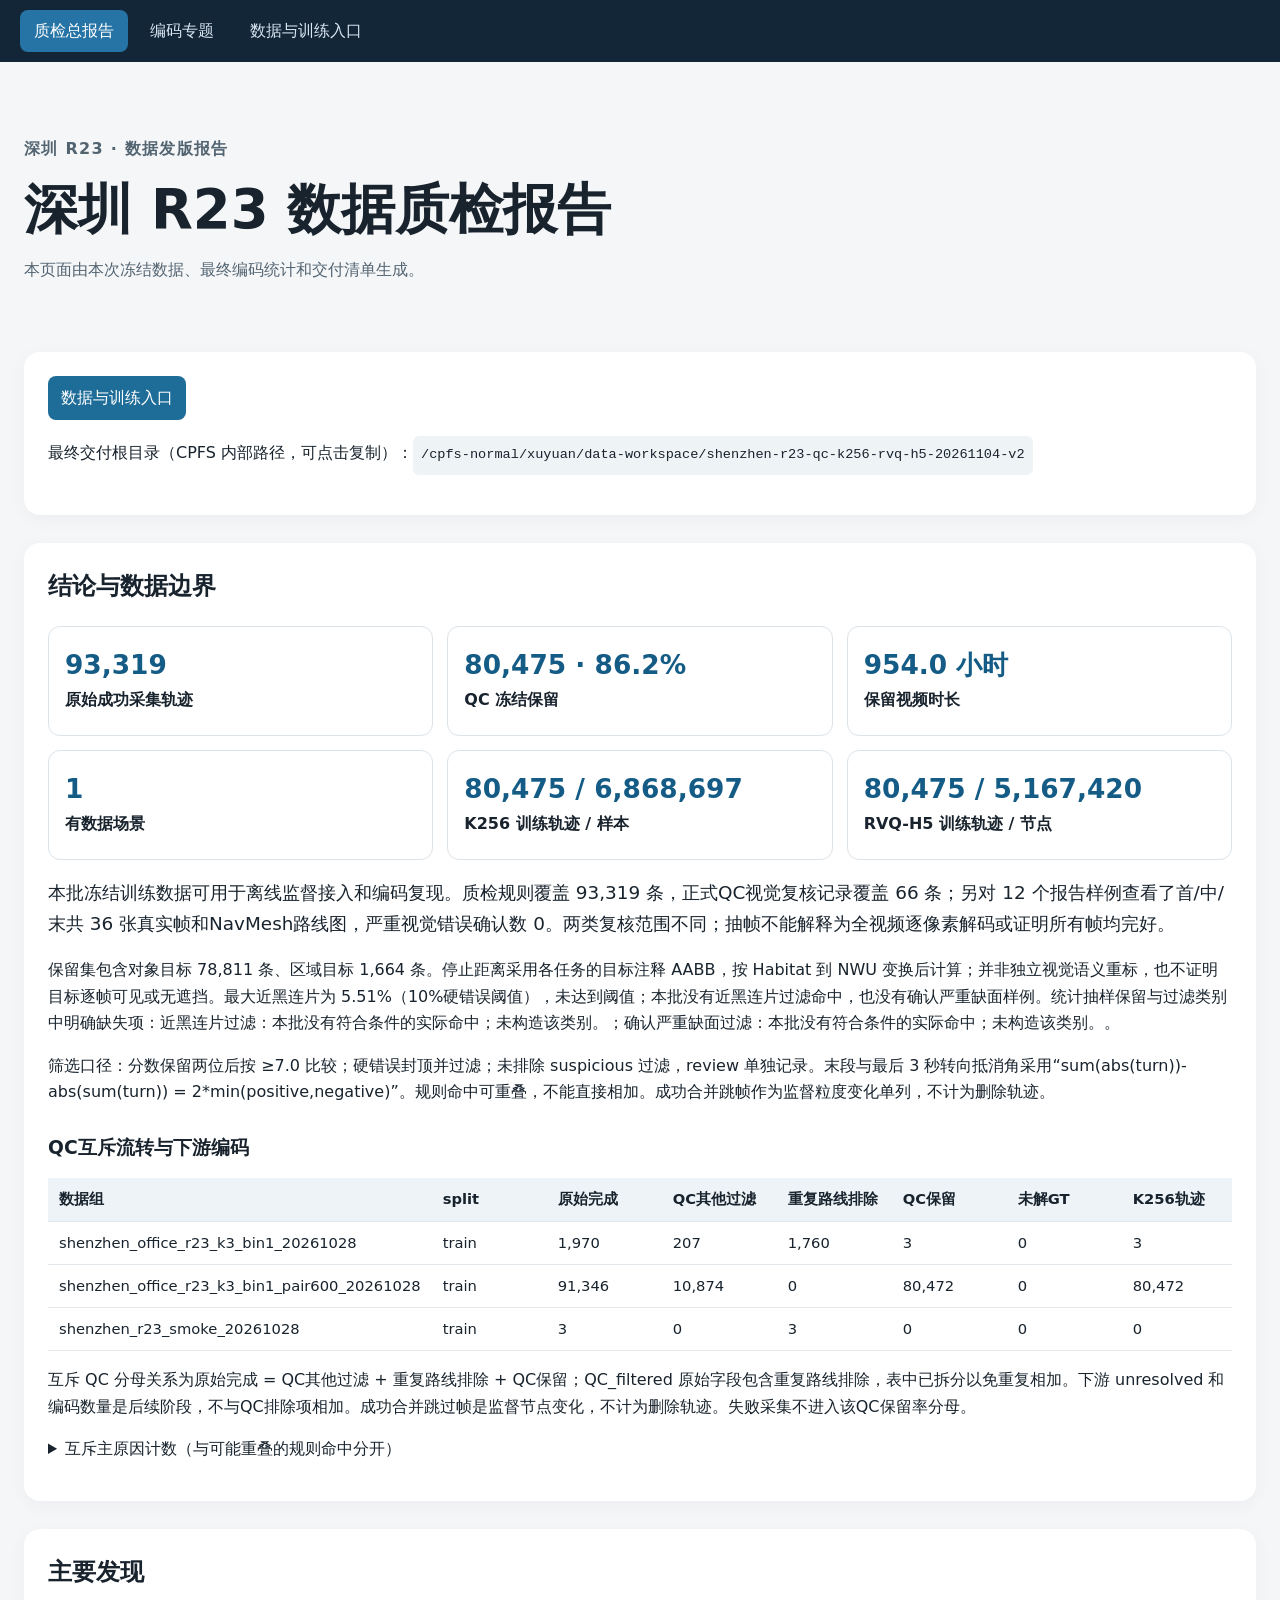
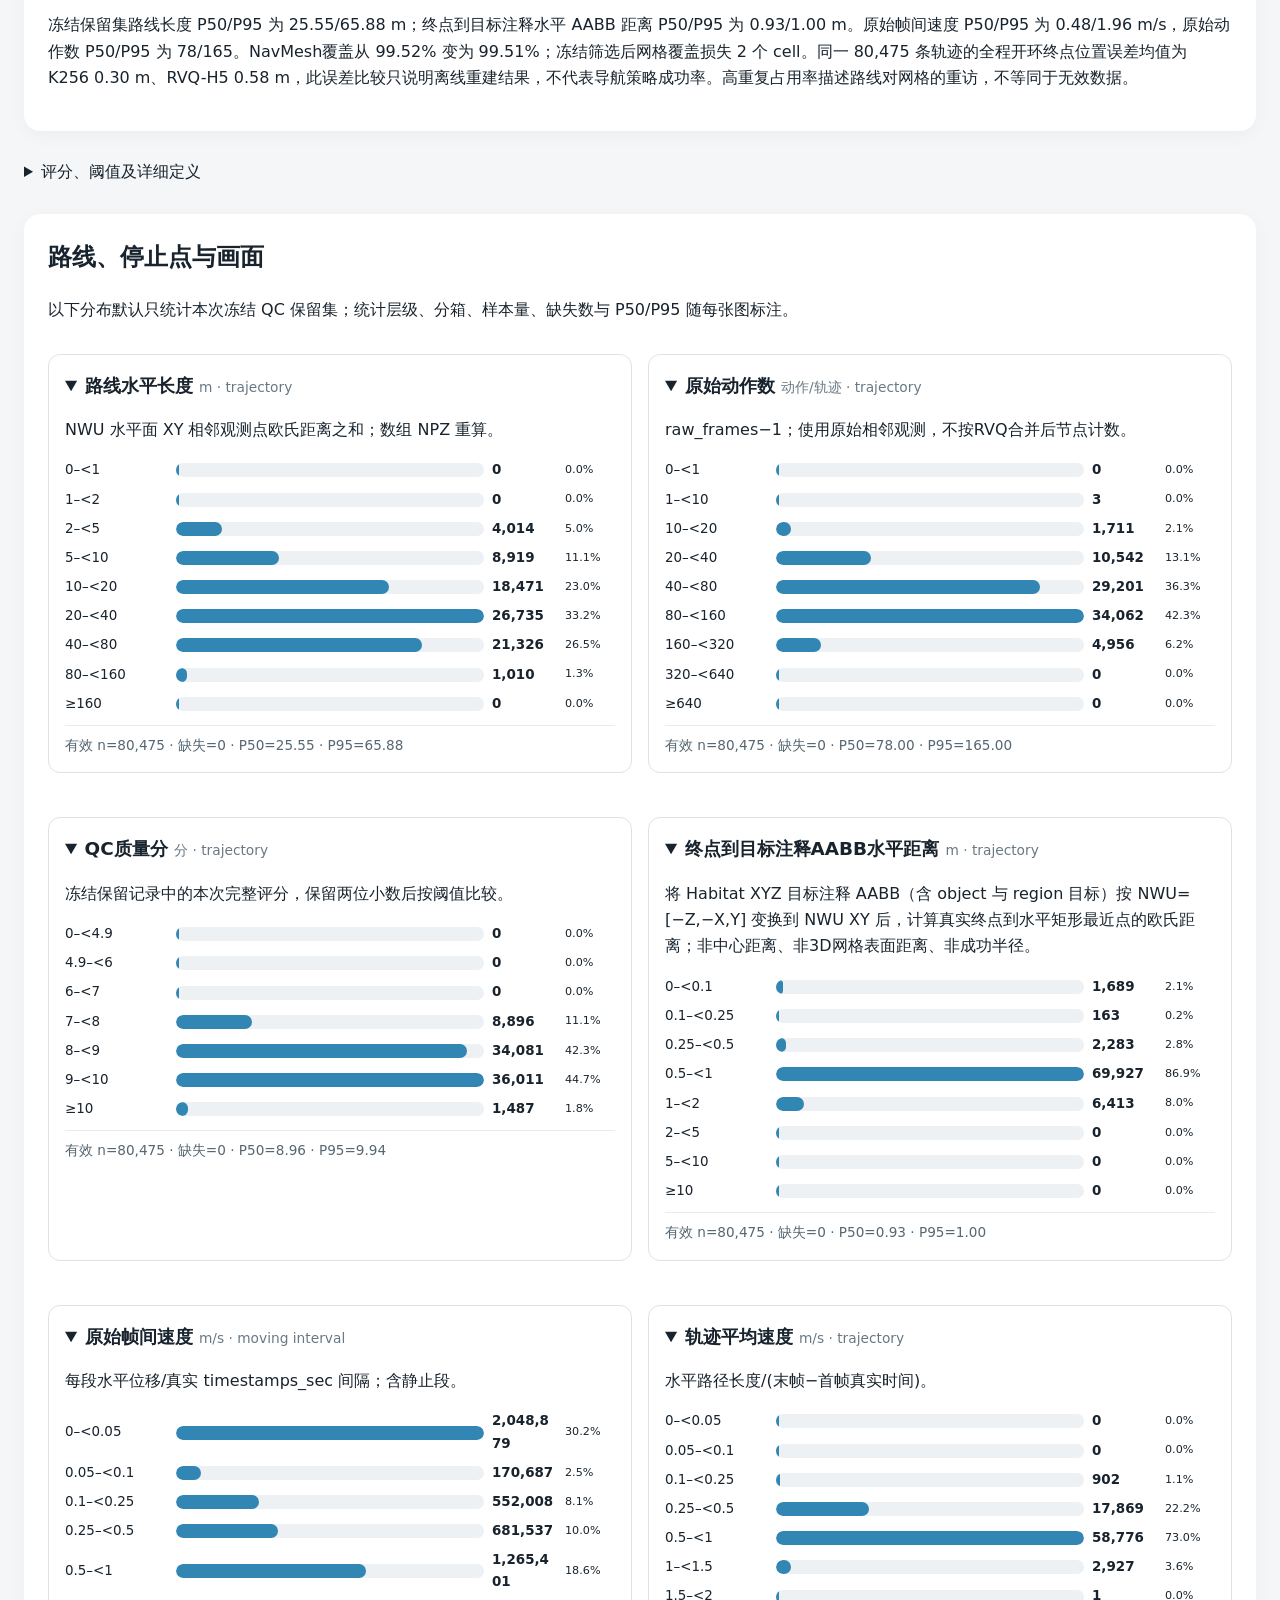
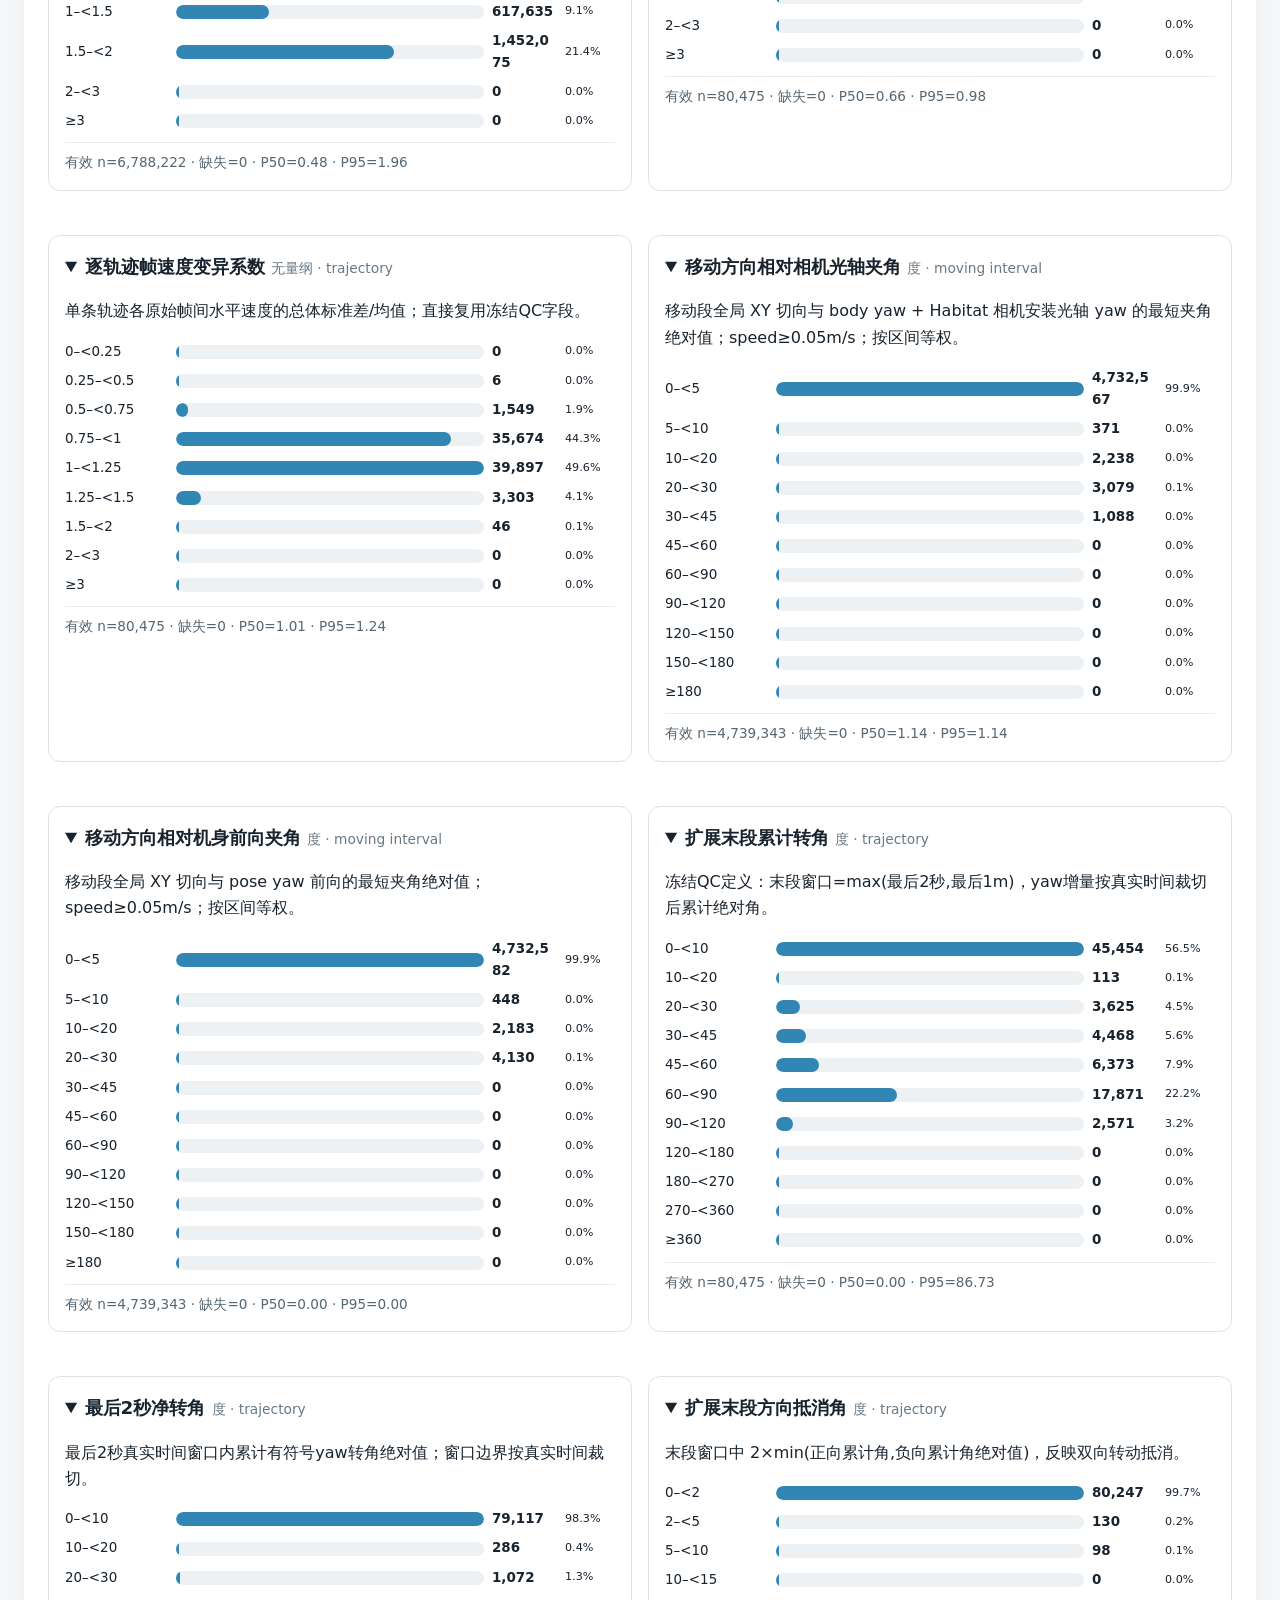
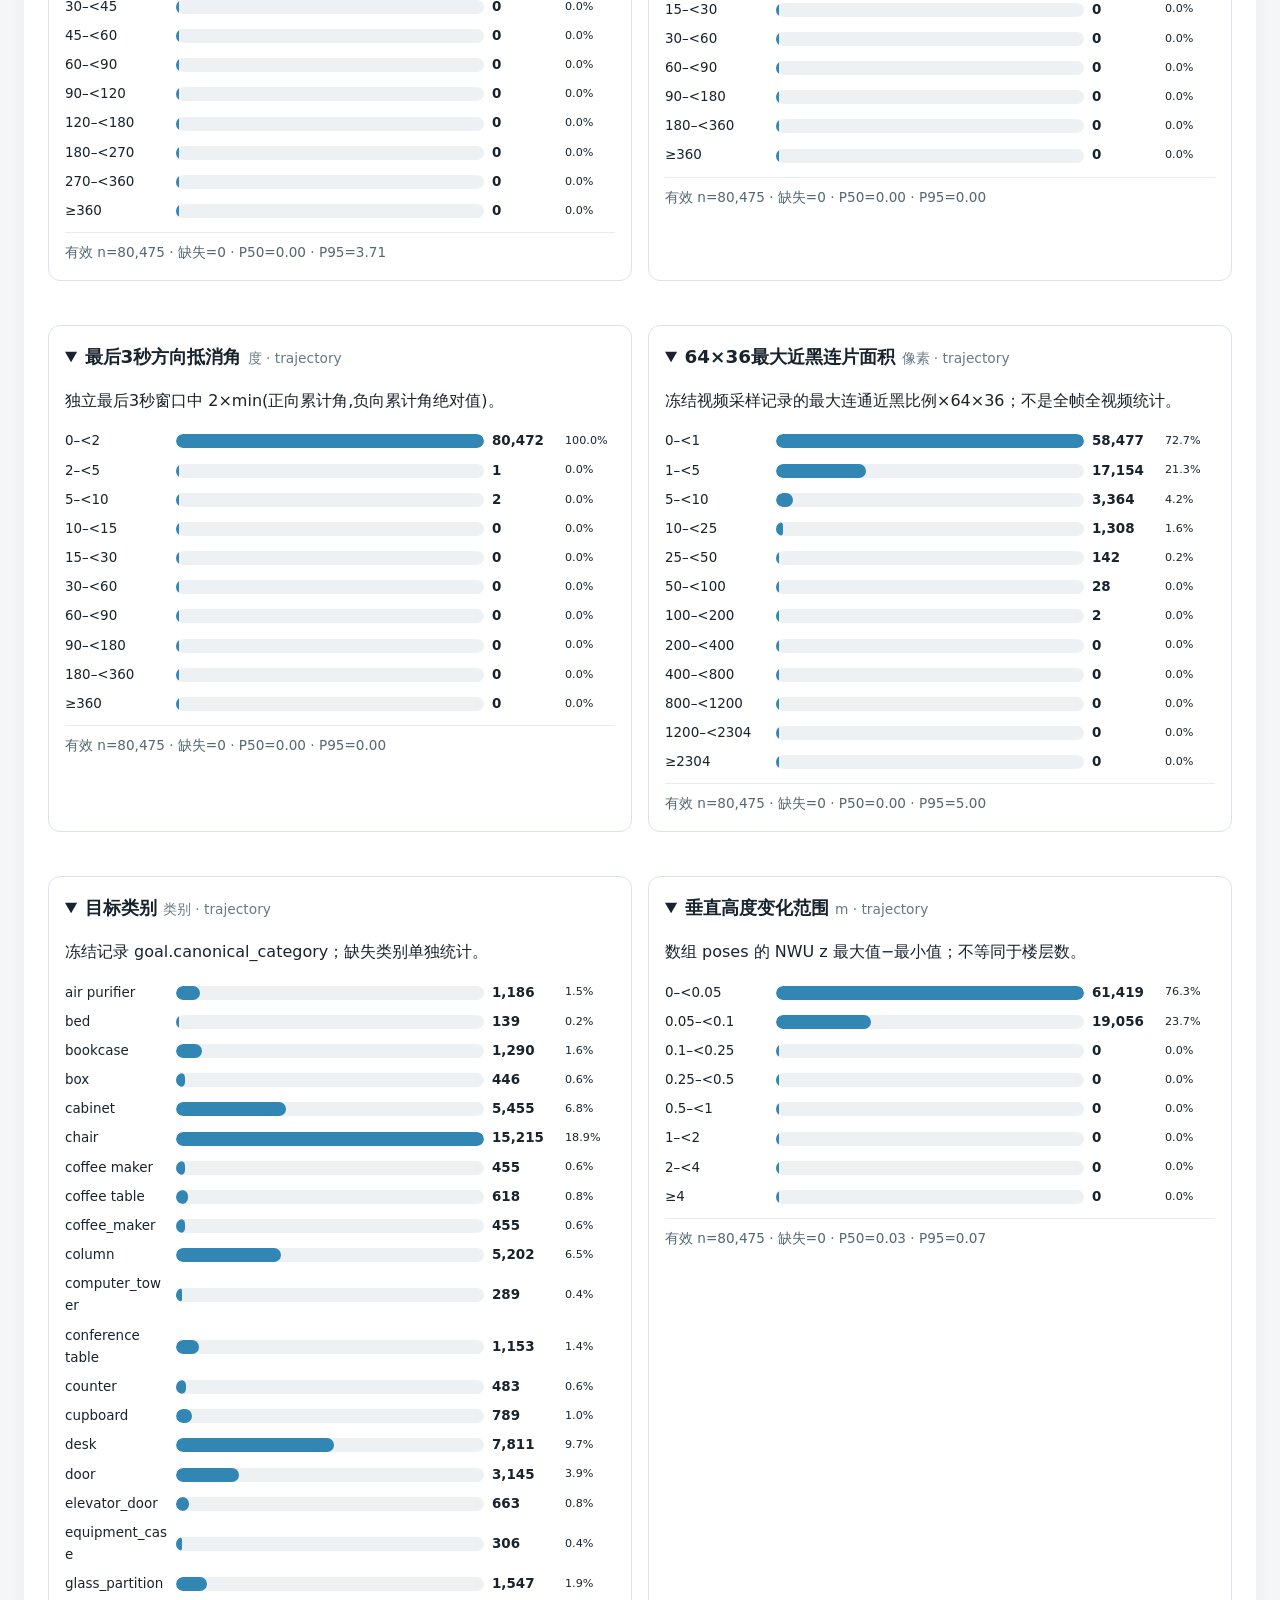
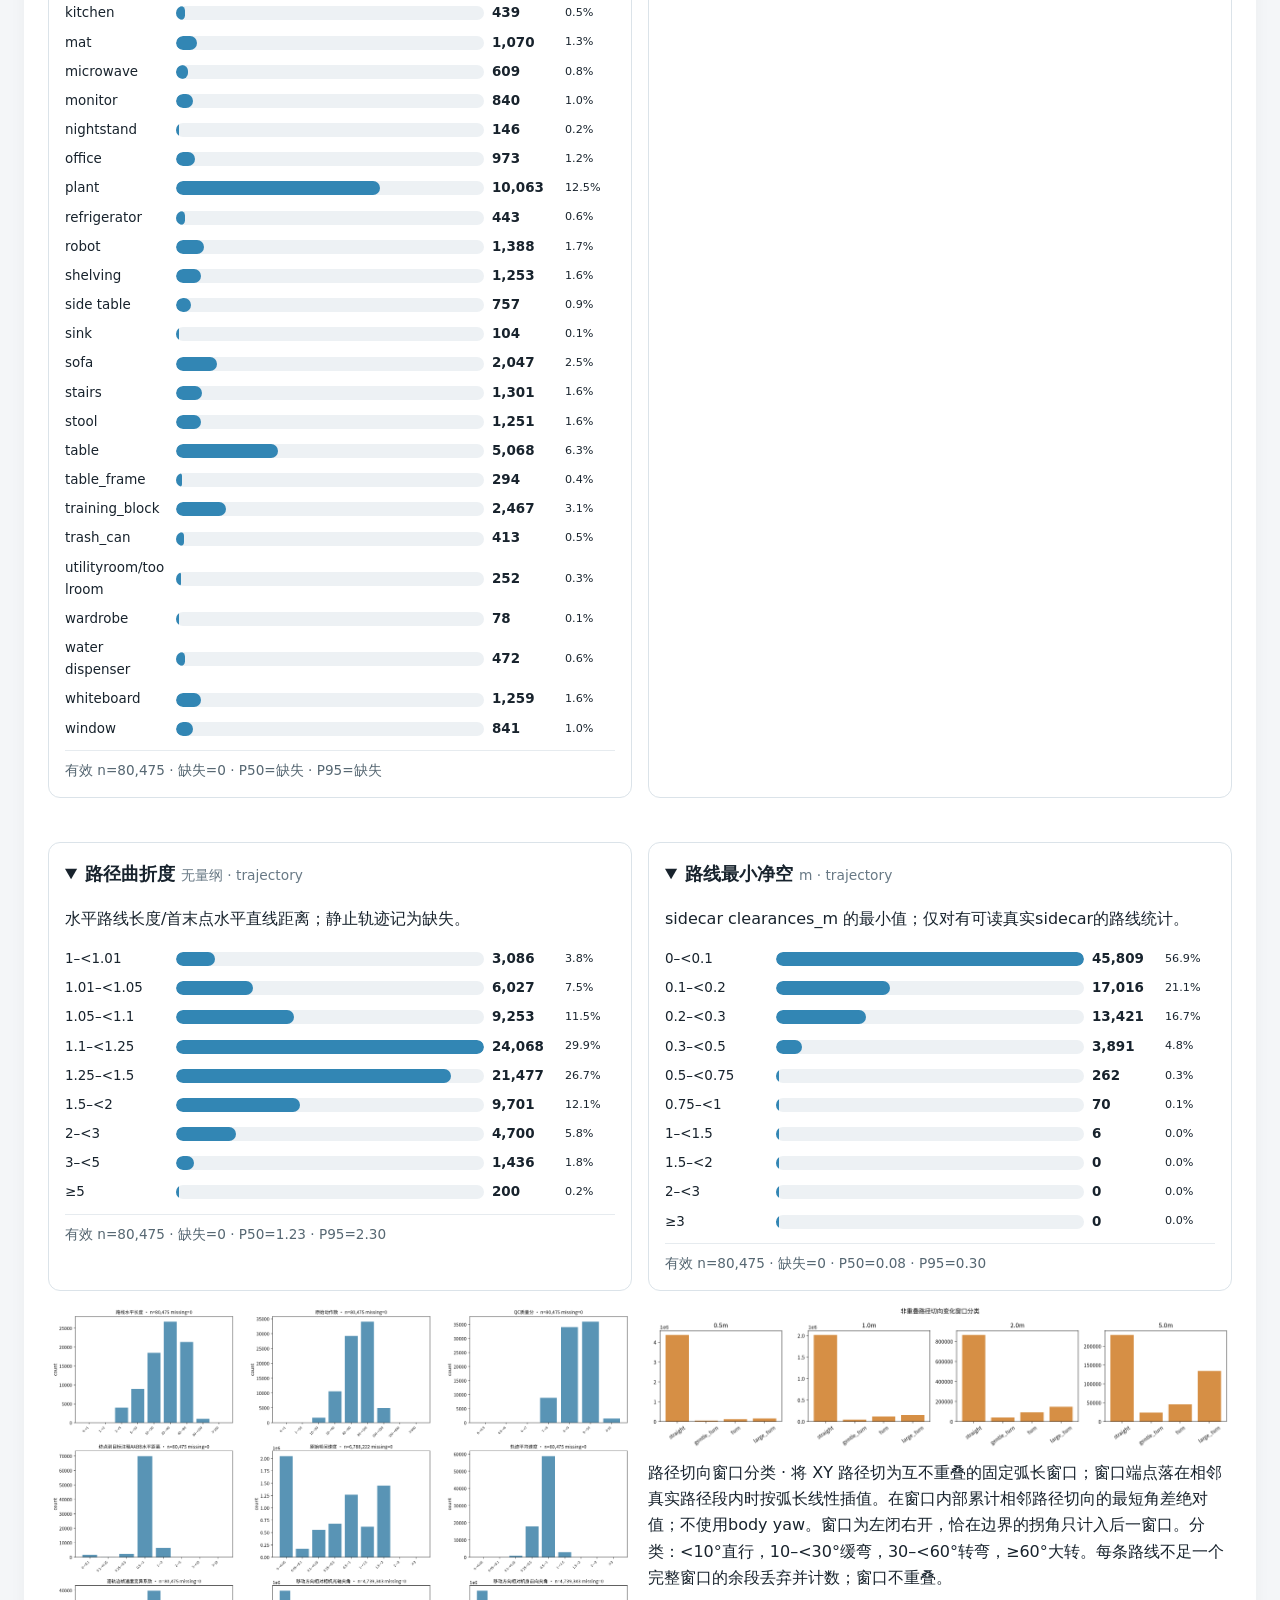
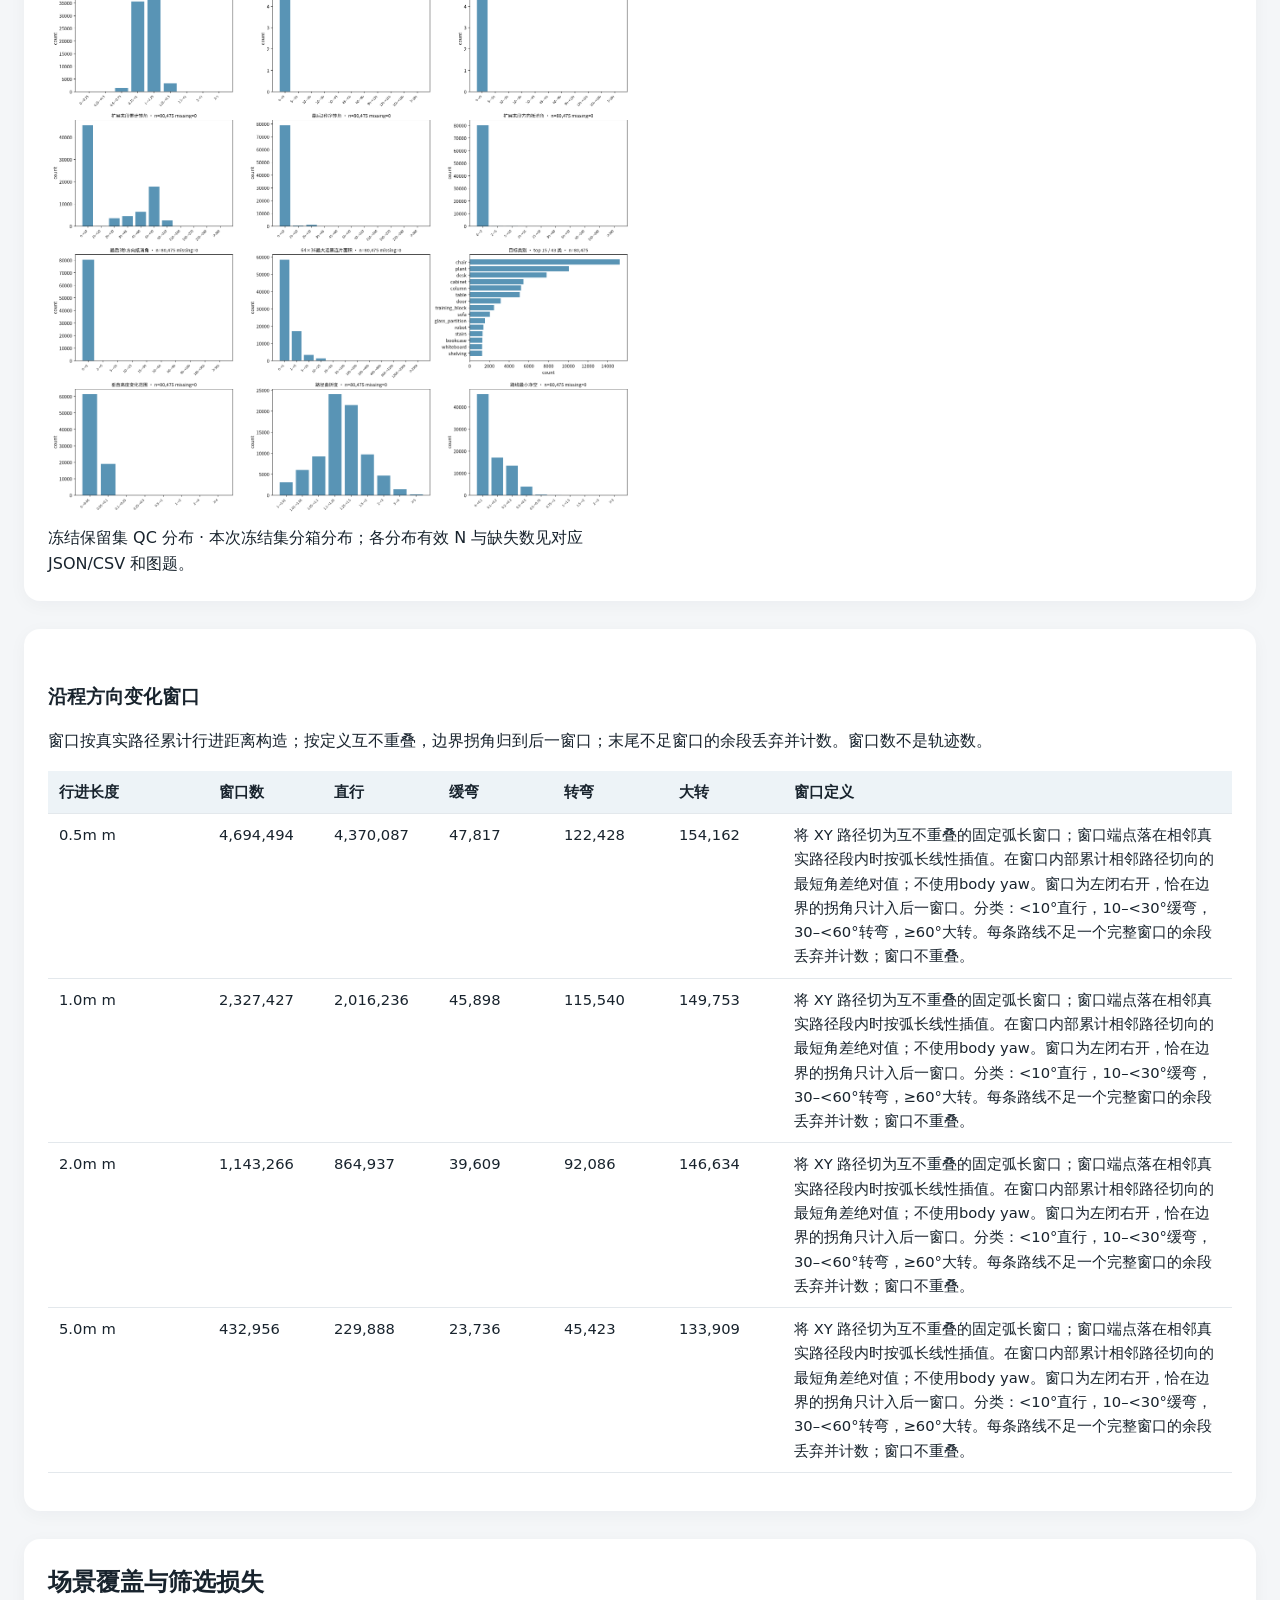
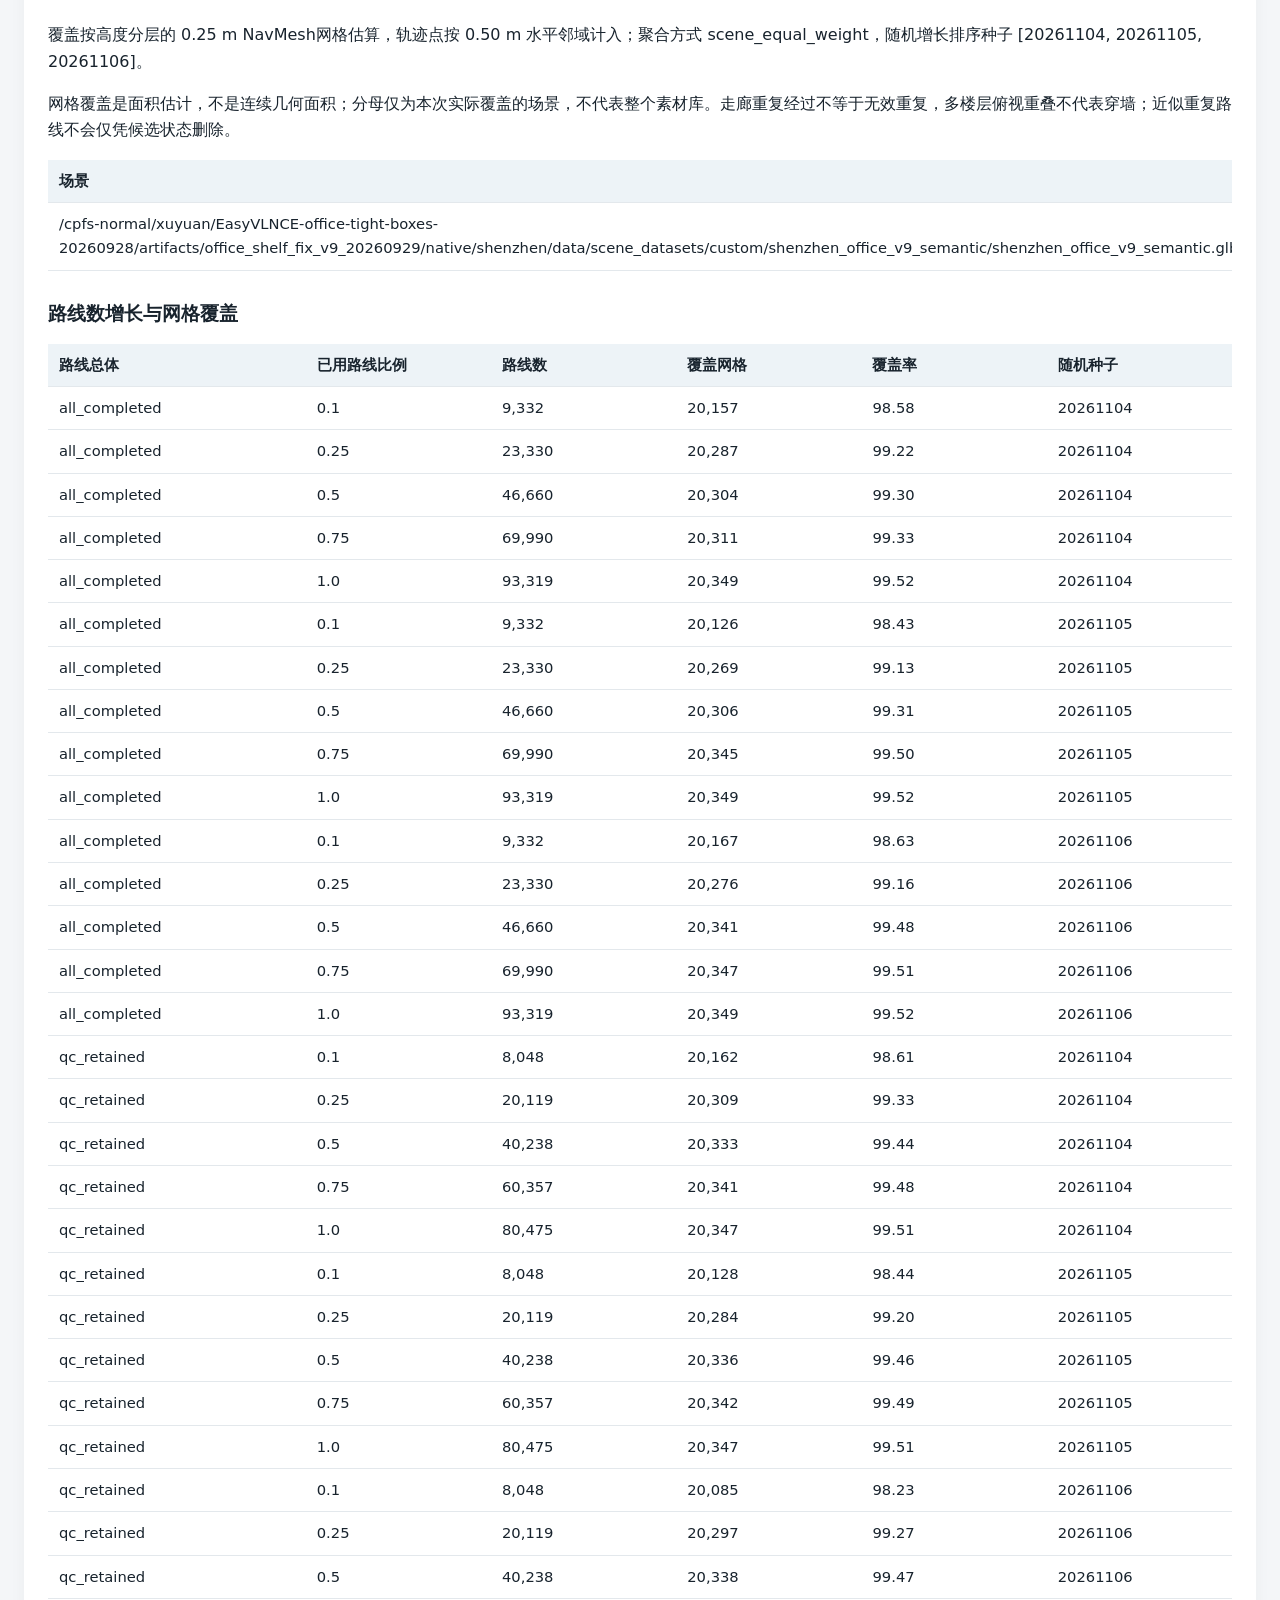
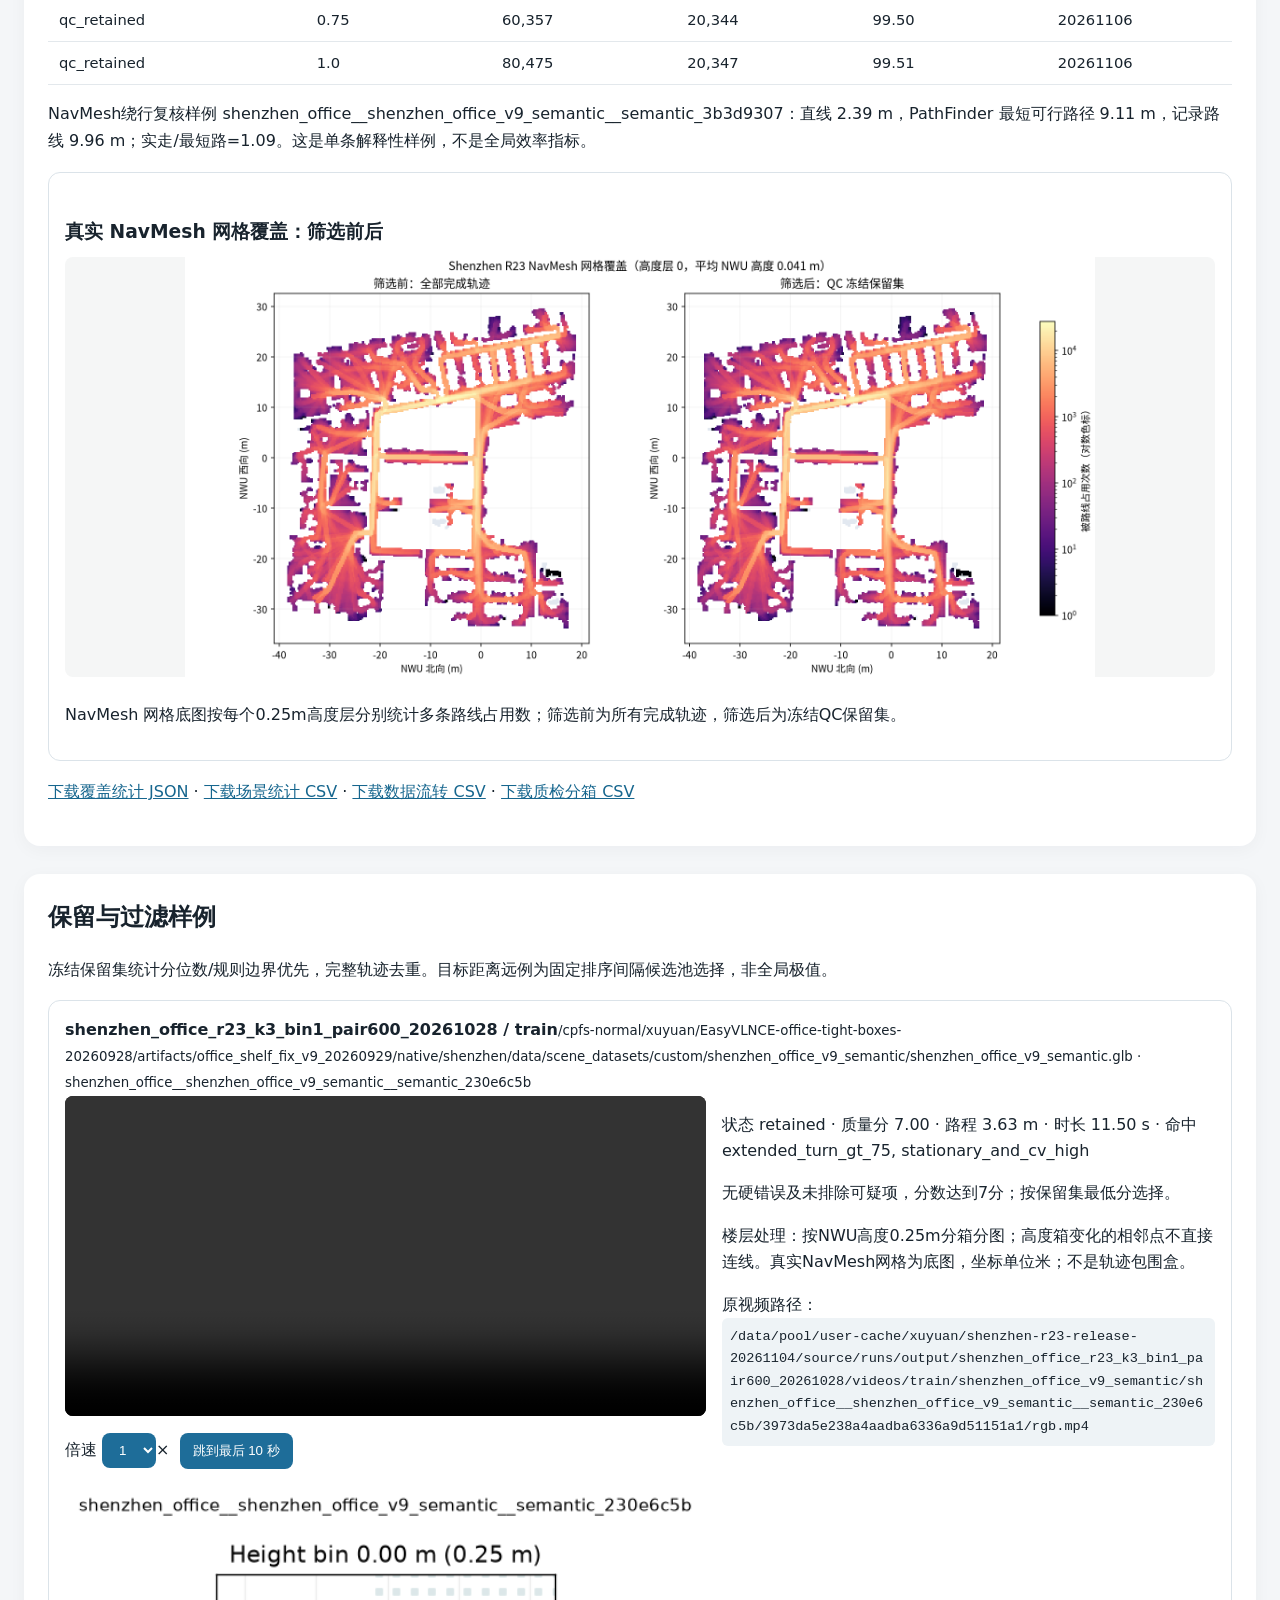
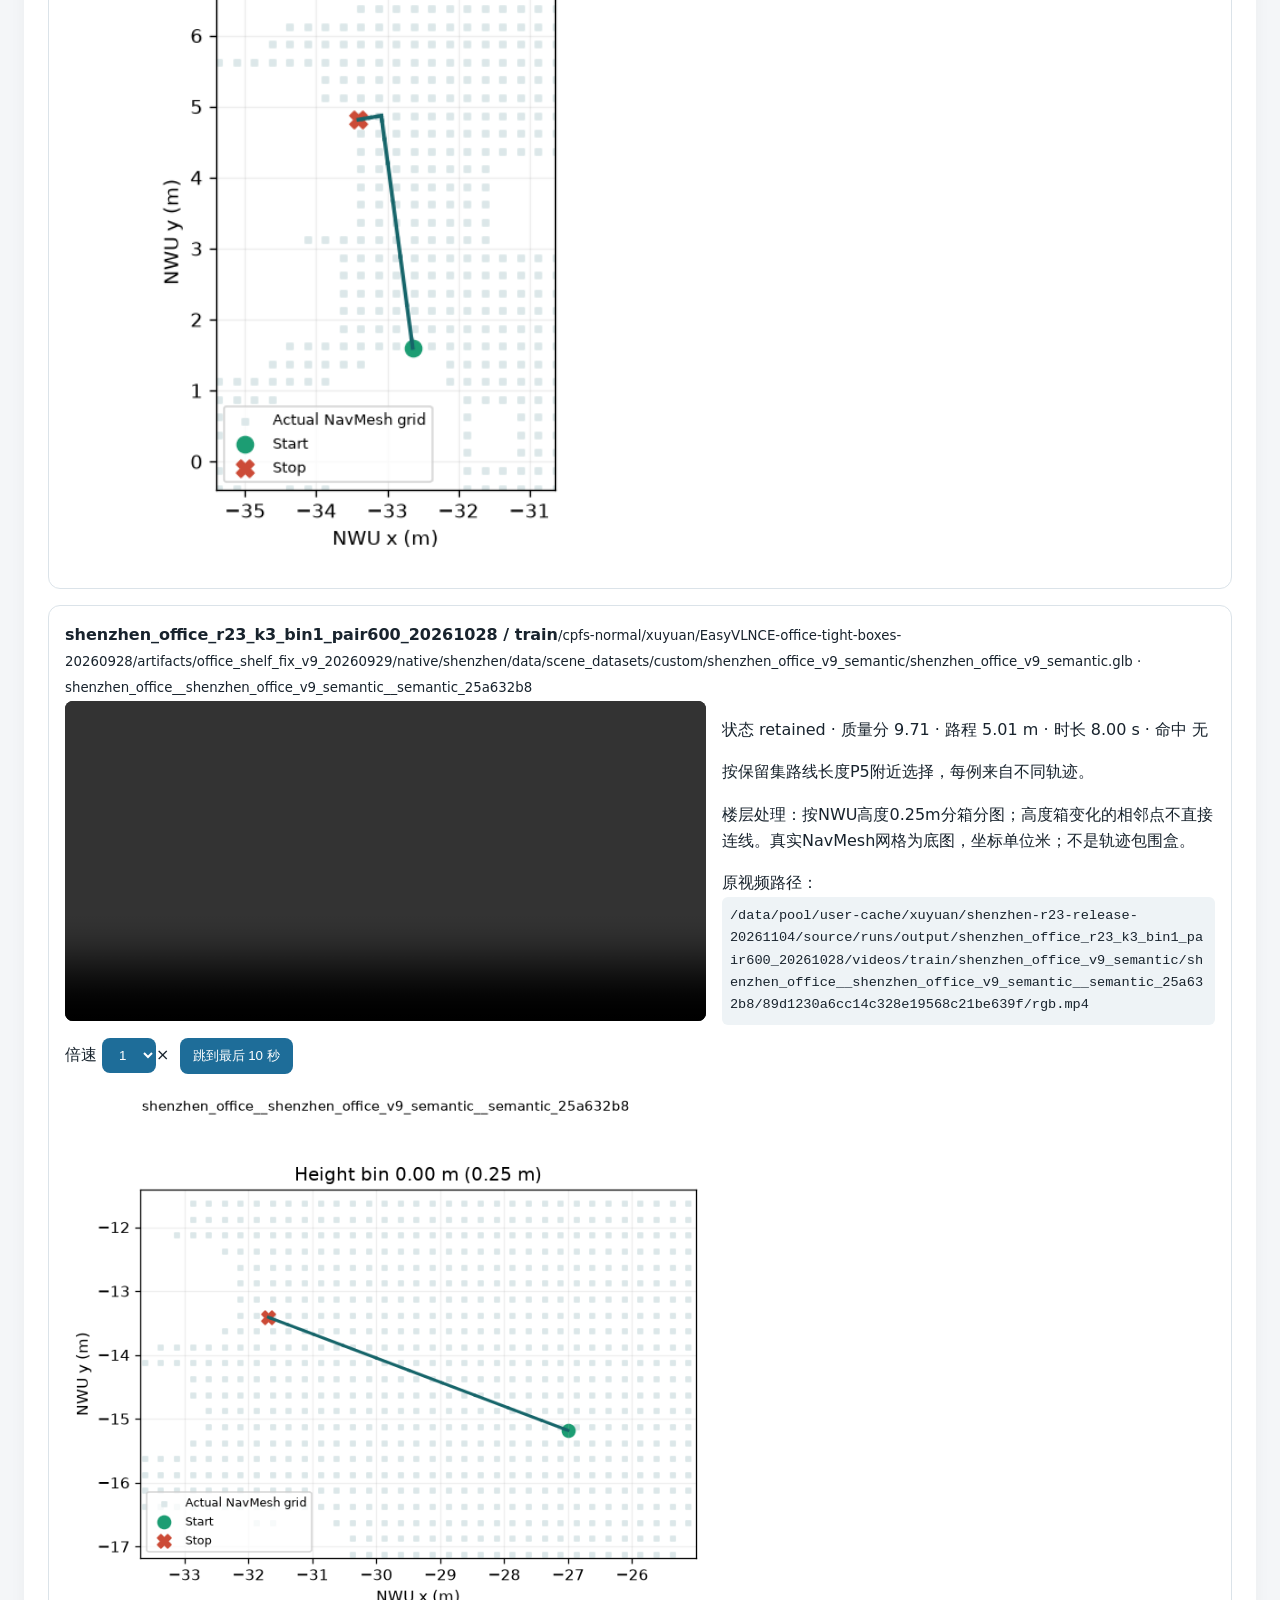
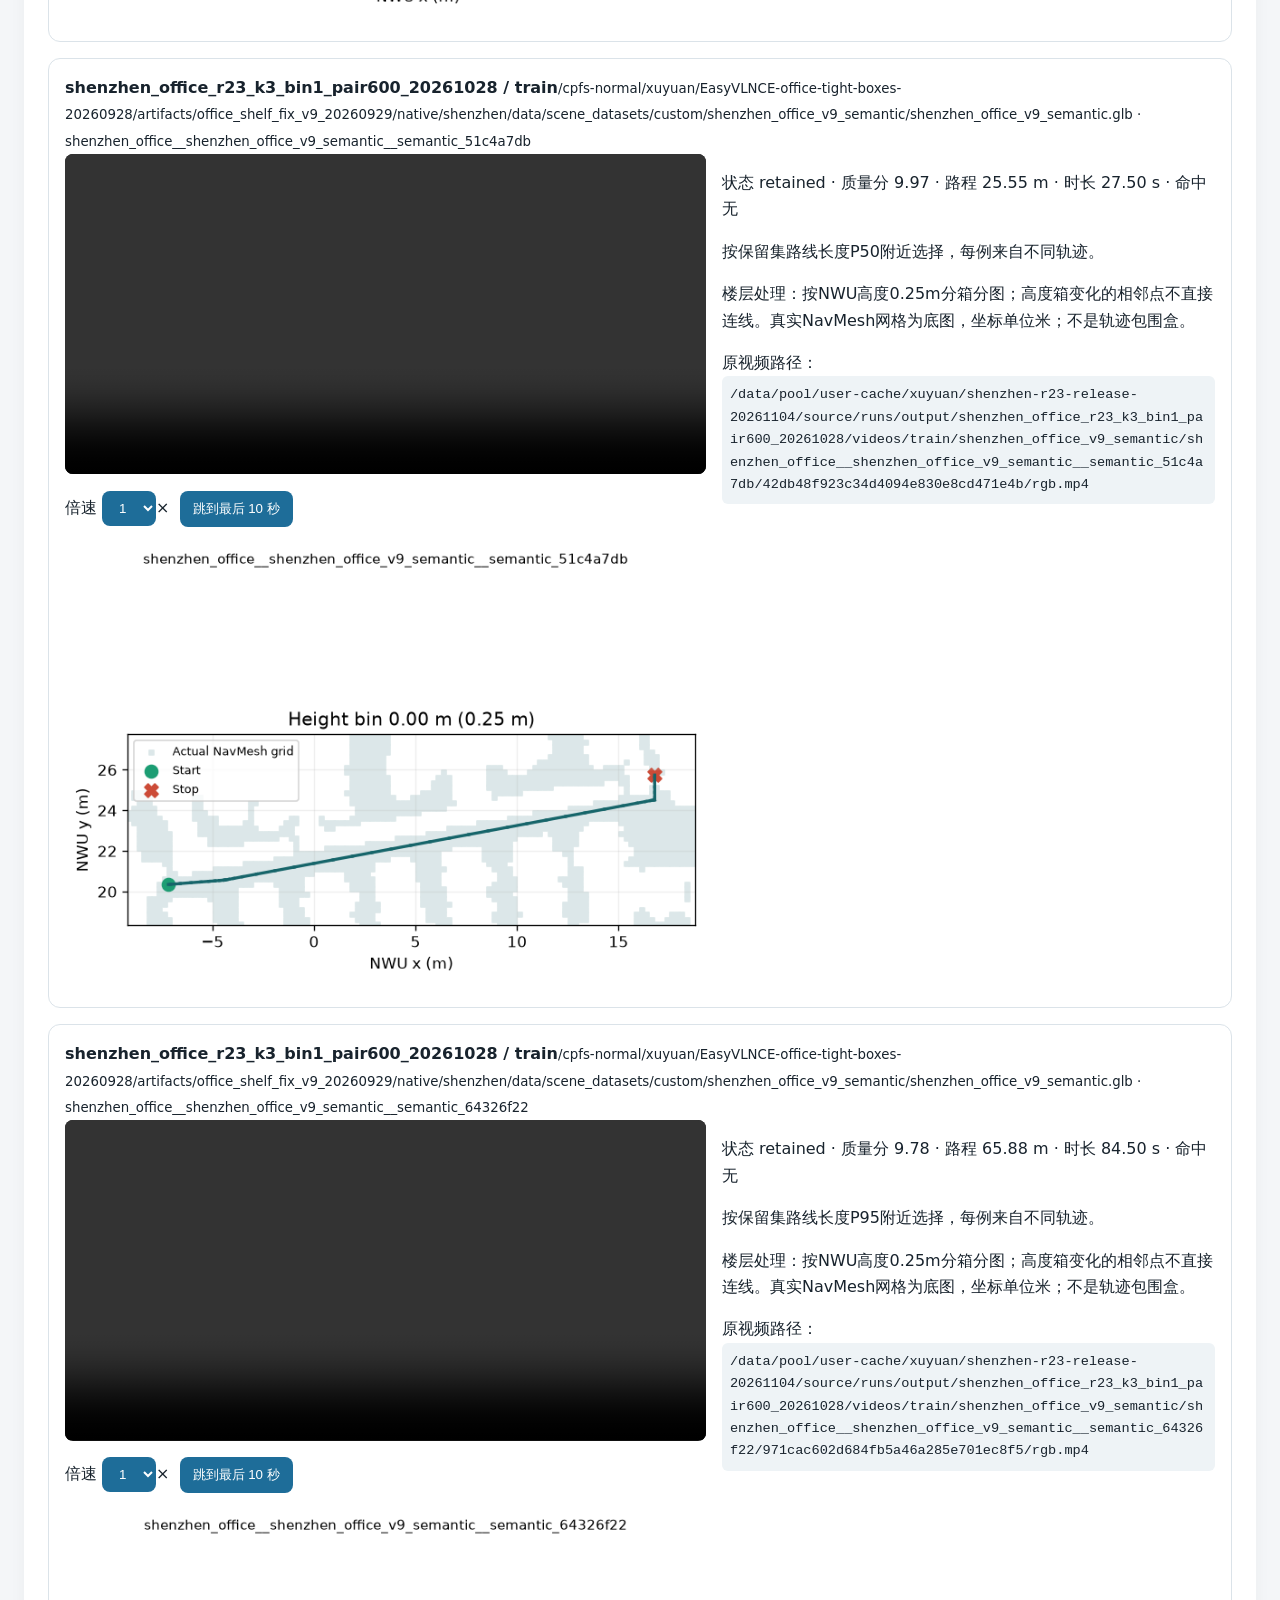
==== index.html @ 109fe477 "Publish corrected Shenzhen R23 QC, tokenizer and training report" ====
<!doctype html><html lang="zh-CN"><head><meta charset="utf-8"><meta name="viewport" content="width=device-width,initial-scale=1"><title>深圳 R23 数据质检报告 · 深圳 R23</title><link rel="stylesheet" href="assets/style.css"><script defer src="assets/script.js"></script></head><body><nav><a class="active" href="index.html">质检总报告</a><a class="" href="tokenizer.html">编码专题</a><a class="" href="training.html">数据与训练入口</a></nav><main><header class="hero"><p class="eyebrow">深圳 R23 · 数据发版报告</p><h1>深圳 R23 数据质检报告</h1><p>本页面由本次冻结数据、最终编码统计和交付清单生成。</p></header><section class="entry-path"><a class="button" href="training.html">数据与训练入口</a><p>最终交付根目录（CPFS 内部路径，可点击复制）：<code class="copy-path" title="点击复制">/cpfs-normal/xuyuan/data-workspace/shenzhen-r23-qc-k256-rvq-h5-20261104-v2</code></p></section><section><h2>结论与数据边界</h2><div class="cards"><article class="card stat"><div class="stat-value">93,319</div><div class="stat-label">原始成功采集轨迹</div><small></small></article><article class="card stat"><div class="stat-value">80,475 · 86.2%</div><div class="stat-label">QC 冻结保留</div><small></small></article><article class="card stat"><div class="stat-value">954.0 小时</div><div class="stat-label">保留视频时长</div><small></small></article><article class="card stat"><div class="stat-value">1</div><div class="stat-label">有数据场景</div><small></small></article><article class="card stat"><div class="stat-value">80,475 / 6,868,697</div><div class="stat-label">K256 训练轨迹 / 样本</div><small></small></article><article class="card stat"><div class="stat-value">80,475 / 5,167,420</div><div class="stat-label">RVQ-H5 训练轨迹 / 节点</div><small></small></article></div><p class="lead">本批冻结训练数据可用于离线监督接入和编码复现。质检规则覆盖 93,319 条，正式QC视觉复核记录覆盖 66 条；另对 12 个报告样例查看了首/中/末共 36 张真实帧和NavMesh路线图，严重视觉错误确认数 0。两类复核范围不同；抽帧不能解释为全视频逐像素解码或证明所有帧均完好。</p><p>保留集包含对象目标 78,811 条、区域目标 1,664 条。停止距离采用各任务的目标注释 AABB，按 Habitat 到 NWU 变换后计算；并非独立视觉语义重标，也不证明目标逐帧可见或无遮挡。最大近黑连片为 5.51%（10%硬错误阈值），未达到阈值；本批没有近黑连片过滤命中，也没有确认严重缺面样例。统计抽样保留与过滤类别中明确缺失项：近黑连片过滤：本批没有符合条件的实际命中；未构造该类别。；确认严重缺面过滤：本批没有符合条件的实际命中；未构造该类别。。</p><p>筛选口径：分数保留两位后按 ≥7.0 比较；硬错误封顶并过滤；未排除 suspicious 过滤，review 单独记录。末段与最后 3 秒转向抵消角采用“sum(abs(turn))-abs(sum(turn)) = 2*min(positive,negative)”。规则命中可重叠，不能直接相加。成功合并跳帧作为监督粒度变化单列，不计为删除轨迹。</p><h3>QC互斥流转与下游编码</h3><div class="table-scroll"><table class=""><thead><tr><th>数据组</th><th>split</th><th>原始完成</th><th>QC其他过滤</th><th>重复路线排除</th><th>QC保留</th><th>未解GT</th><th>K256轨迹</th><th>K256样本</th><th>未解RVQ</th><th>RVQ轨迹</th><th>RVQ节点</th><th>成功跳过帧*</th></tr></thead><tbody><tr><td>shenzhen_office_r23_k3_bin1_20261028</td><td>train</td><td>1,970</td><td>207</td><td>1,760</td><td>3</td><td>0</td><td>3</td><td>162</td><td>0</td><td>3</td><td>122</td><td>40</td></tr><tr><td>shenzhen_office_r23_k3_bin1_pair600_20261028</td><td>train</td><td>91,346</td><td>10,874</td><td>0</td><td>80,472</td><td>0</td><td>80,472</td><td>6,868,535</td><td>0</td><td>80,472</td><td>5,167,298</td><td>1,701,237</td></tr><tr><td>shenzhen_r23_smoke_20261028</td><td>train</td><td>3</td><td>0</td><td>3</td><td>0</td><td>0</td><td>0</td><td>0</td><td>0</td><td>0</td><td>0</td><td>0</td></tr></tbody></table></div><p>互斥 QC 分母关系为原始完成 = QC其他过滤 + 重复路线排除 + QC保留；QC_filtered 原始字段包含重复路线排除，表中已拆分以免重复相加。下游 unresolved 和编码数量是后续阶段，不与QC排除项相加。成功合并跳过帧是监督节点变化，不计为删除轨迹。失败采集不进入该QC保留率分母。</p><details><summary>互斥主原因计数（与可能重叠的规则命中分开）</summary><div class="table-scroll"><table class=""><thead><tr><th>主原因</th><th>轨迹数</th><th>说明</th></tr></thead><tbody><tr><td>duplicate_train_identity_or_full_trajectory</td><td>1,763</td><td>互斥总账以数据流转表为准</td></tr><tr><td>extended_turn_gt_95</td><td>7,964</td><td>互斥总账以数据流转表为准</td></tr><tr><td>extended_reversal_gt_10</td><td>1,235</td><td>互斥总账以数据流转表为准</td></tr><tr><td>suspicious/contrast_lt_7</td><td>1,817</td><td>互斥总账以数据流转表为准</td></tr><tr><td>quality_score&lt;7.0</td><td>65</td><td>互斥总账以数据流转表为准</td></tr><tr><td>retained</td><td>80,475</td><td>互斥总账以数据流转表为准</td></tr></tbody></table></div></details></section><section><h2>主要发现</h2><p>冻结保留集路线长度 P50/P95 为 25.55/65.88 m；终点到目标注释水平 AABB 距离 P50/P95 为 0.93/1.00 m。原始帧间速度 P50/P95 为 0.48/1.96 m/s，原始动作数 P50/P95 为 78/165。NavMesh覆盖从 99.52% 变为 99.51%；冻结筛选后网格覆盖损失 2 个 cell。同一 80,475 条轨迹的全程开环终点位置误差均值为 K256 0.30 m、RVQ-H5 0.58 m，此误差比较只说明离线重建结果，不代表导航策略成功率。高重复占用率描述路线对网格的重访，不等同于无效数据。</p></section><details><summary>评分、阈值及详细定义</summary><pre>{
  &quot;missingness&quot;: {
    &quot;path_length_m&quot;: {
      &quot;n&quot;: 80475,
      &quot;missing&quot;: 0
    },
    &quot;action_count&quot;: {
      &quot;n&quot;: 80475,
      &quot;missing&quot;: 0
    },
    &quot;quality_score&quot;: {
      &quot;n&quot;: 80475,
      &quot;missing&quot;: 0
    },
    &quot;stop_to_goal_aabb_distance_m&quot;: {
      &quot;n&quot;: 80475,
      &quot;missing&quot;: 0
    },
    &quot;raw_frame_speed_mps&quot;: {
      &quot;n&quot;: 6788222,
      &quot;missing&quot;: 0
    },
    &quot;path_mean_speed_mps&quot;: {
      &quot;n&quot;: 80475,
      &quot;missing&quot;: 0
    },
    &quot;frame_speed_cv&quot;: {
      &quot;n&quot;: 80475,
      &quot;missing&quot;: 0
    },
    &quot;camera_angle_deg&quot;: {
      &quot;n&quot;: 4739343,
      &quot;missing&quot;: 0
    },
    &quot;body_angle_deg&quot;: {
      &quot;n&quot;: 4739343,
      &quot;missing&quot;: 0
    },
    &quot;extended_terminal_turn_deg&quot;: {
      &quot;n&quot;: 80475,
      &quot;missing&quot;: 0
    },
    &quot;last2_net_turn_deg&quot;: {
      &quot;n&quot;: 80475,
      &quot;missing&quot;: 0
    },
    &quot;extended_reversal_deg&quot;: {
      &quot;n&quot;: 80475,
      &quot;missing&quot;: 0
    },
    &quot;last3_reversal_deg&quot;: {
      &quot;n&quot;: 80475,
      &quot;missing&quot;: 0
    },
    &quot;max_black_component_px&quot;: {
      &quot;n&quot;: 80475,
      &quot;missing&quot;: 0
    },
    &quot;goal_category&quot;: {
      &quot;n&quot;: 80475,
      &quot;missing&quot;: 0
    },
    &quot;height_change_m&quot;: {
      &quot;n&quot;: 80475,
      &quot;missing&quot;: 0
    },
    &quot;tortuosity&quot;: {
      &quot;n&quot;: 80475,
      &quot;missing&quot;: 0
    },
    &quot;clearance_m&quot;: {
      &quot;n&quot;: 80475,
      &quot;missing&quot;: 0
    }
  }
}</pre></details><section><h2>路线、停止点与画面</h2><p>以下分布默认只统计本次冻结 QC 保留集；统计层级、分箱、样本量、缺失数与 P50/P95 随每张图标注。</p><div class="chart-grid"><details class="chart-card" open><summary>路线水平长度 <span>m · trajectory</span></summary><p>NWU 水平面 XY 相邻观测点欧氏距离之和；数组 NPZ 重算。</p><div class="bar-chart"><div class="bar-row"><span class="bar-label">0–&lt;1</span><span class="bar-track"><i style="width:1.00%"></i></span><b>0</b><small>0.0%</small></div><div class="bar-row"><span class="bar-label">1–&lt;2</span><span class="bar-track"><i style="width:1.00%"></i></span><b>0</b><small>0.0%</small></div><div class="bar-row"><span class="bar-label">2–&lt;5</span><span class="bar-track"><i style="width:15.01%"></i></span><b>4,014</b><small>5.0%</small></div><div class="bar-row"><span class="bar-label">5–&lt;10</span><span class="bar-track"><i style="width:33.36%"></i></span><b>8,919</b><small>11.1%</small></div><div class="bar-row"><span class="bar-label">10–&lt;20</span><span class="bar-track"><i style="width:69.09%"></i></span><b>18,471</b><small>23.0%</small></div><div class="bar-row"><span class="bar-label">20–&lt;40</span><span class="bar-track"><i style="width:100.00%"></i></span><b>26,735</b><small>33.2%</small></div><div class="bar-row"><span class="bar-label">40–&lt;80</span><span class="bar-track"><i style="width:79.77%"></i></span><b>21,326</b><small>26.5%</small></div><div class="bar-row"><span class="bar-label">80–&lt;160</span><span class="bar-track"><i style="width:3.78%"></i></span><b>1,010</b><small>1.3%</small></div><div class="bar-row"><span class="bar-label">≥160</span><span class="bar-track"><i style="width:1.00%"></i></span><b>0</b><small>0.0%</small></div></div><div class="metric-meta">有效 n=80,475 · 缺失=0 · P50=25.55 · P95=65.88</div></details><details class="chart-card" open><summary>原始动作数 <span>动作/轨迹 · trajectory</span></summary><p>raw_frames−1；使用原始相邻观测，不按RVQ合并后节点计数。</p><div class="bar-chart"><div class="bar-row"><span class="bar-label">0–&lt;1</span><span class="bar-track"><i style="width:1.00%"></i></span><b>0</b><small>0.0%</small></div><div class="bar-row"><span class="bar-label">1–&lt;10</span><span class="bar-track"><i style="width:1.00%"></i></span><b>3</b><small>0.0%</small></div><div class="bar-row"><span class="bar-label">10–&lt;20</span><span class="bar-track"><i style="width:5.02%"></i></span><b>1,711</b><small>2.1%</small></div><div class="bar-row"><span class="bar-label">20–&lt;40</span><span class="bar-track"><i style="width:30.95%"></i></span><b>10,542</b><small>13.1%</small></div><div class="bar-row"><span class="bar-label">40–&lt;80</span><span class="bar-track"><i style="width:85.73%"></i></span><b>29,201</b><small>36.3%</small></div><div class="bar-row"><span class="bar-label">80–&lt;160</span><span class="bar-track"><i style="width:100.00%"></i></span><b>34,062</b><small>42.3%</small></div><div class="bar-row"><span class="bar-label">160–&lt;320</span><span class="bar-track"><i style="width:14.55%"></i></span><b>4,956</b><small>6.2%</small></div><div class="bar-row"><span class="bar-label">320–&lt;640</span><span class="bar-track"><i style="width:1.00%"></i></span><b>0</b><small>0.0%</small></div><div class="bar-row"><span class="bar-label">≥640</span><span class="bar-track"><i style="width:1.00%"></i></span><b>0</b><small>0.0%</small></div></div><div class="metric-meta">有效 n=80,475 · 缺失=0 · P50=78.00 · P95=165.00</div></details><details class="chart-card" open><summary>QC质量分 <span>分 · trajectory</span></summary><p>冻结保留记录中的本次完整评分，保留两位小数后按阈值比较。</p><div class="bar-chart"><div class="bar-row"><span class="bar-label">0–&lt;4.9</span><span class="bar-track"><i style="width:1.00%"></i></span><b>0</b><small>0.0%</small></div><div class="bar-row"><span class="bar-label">4.9–&lt;6</span><span class="bar-track"><i style="width:1.00%"></i></span><b>0</b><small>0.0%</small></div><div class="bar-row"><span class="bar-label">6–&lt;7</span><span class="bar-track"><i style="width:1.00%"></i></span><b>0</b><small>0.0%</small></div><div class="bar-row"><span class="bar-label">7–&lt;8</span><span class="bar-track"><i style="width:24.70%"></i></span><b>8,896</b><small>11.1%</small></div><div class="bar-row"><span class="bar-label">8–&lt;9</span><span class="bar-track"><i style="width:94.64%"></i></span><b>34,081</b><small>42.3%</small></div><div class="bar-row"><span class="bar-label">9–&lt;10</span><span class="bar-track"><i style="width:100.00%"></i></span><b>36,011</b><small>44.7%</small></div><div class="bar-row"><span class="bar-label">≥10</span><span class="bar-track"><i style="width:4.13%"></i></span><b>1,487</b><small>1.8%</small></div></div><div class="metric-meta">有效 n=80,475 · 缺失=0 · P50=8.96 · P95=9.94</div></details><details class="chart-card" open><summary>终点到目标注释AABB水平距离 <span>m · trajectory</span></summary><p>将 Habitat XYZ 目标注释 AABB（含 object 与 region 目标）按 NWU=[−Z,−X,Y] 变换到 NWU XY 后，计算真实终点到水平矩形最近点的欧氏距离；非中心距离、非3D网格表面距离、非成功半径。</p><div class="bar-chart"><div class="bar-row"><span class="bar-label">0–&lt;0.1</span><span class="bar-track"><i style="width:2.42%"></i></span><b>1,689</b><small>2.1%</small></div><div class="bar-row"><span class="bar-label">0.1–&lt;0.25</span><span class="bar-track"><i style="width:1.00%"></i></span><b>163</b><small>0.2%</small></div><div class="bar-row"><span class="bar-label">0.25–&lt;0.5</span><span class="bar-track"><i style="width:3.26%"></i></span><b>2,283</b><small>2.8%</small></div><div class="bar-row"><span class="bar-label">0.5–&lt;1</span><span class="bar-track"><i style="width:100.00%"></i></span><b>69,927</b><small>86.9%</small></div><div class="bar-row"><span class="bar-label">1–&lt;2</span><span class="bar-track"><i style="width:9.17%"></i></span><b>6,413</b><small>8.0%</small></div><div class="bar-row"><span class="bar-label">2–&lt;5</span><span class="bar-track"><i style="width:1.00%"></i></span><b>0</b><small>0.0%</small></div><div class="bar-row"><span class="bar-label">5–&lt;10</span><span class="bar-track"><i style="width:1.00%"></i></span><b>0</b><small>0.0%</small></div><div class="bar-row"><span class="bar-label">≥10</span><span class="bar-track"><i style="width:1.00%"></i></span><b>0</b><small>0.0%</small></div></div><div class="metric-meta">有效 n=80,475 · 缺失=0 · P50=0.93 · P95=1.00</div></details><details class="chart-card" open><summary>原始帧间速度 <span>m/s · moving interval</span></summary><p>每段水平位移/真实 timestamps_sec 间隔；含静止段。</p><div class="bar-chart"><div class="bar-row"><span class="bar-label">0–&lt;0.05</span><span class="bar-track"><i style="width:100.00%"></i></span><b>2,048,879</b><small>30.2%</small></div><div class="bar-row"><span class="bar-label">0.05–&lt;0.1</span><span class="bar-track"><i style="width:8.33%"></i></span><b>170,687</b><small>2.5%</small></div><div class="bar-row"><span class="bar-label">0.1–&lt;0.25</span><span class="bar-track"><i style="width:26.94%"></i></span><b>552,008</b><small>8.1%</small></div><div class="bar-row"><span class="bar-label">0.25–&lt;0.5</span><span class="bar-track"><i style="width:33.26%"></i></span><b>681,537</b><small>10.0%</small></div><div class="bar-row"><span class="bar-label">0.5–&lt;1</span><span class="bar-track"><i style="width:61.76%"></i></span><b>1,265,401</b><small>18.6%</small></div><div class="bar-row"><span class="bar-label">1–&lt;1.5</span><span class="bar-track"><i style="width:30.15%"></i></span><b>617,635</b><small>9.1%</small></div><div class="bar-row"><span class="bar-label">1.5–&lt;2</span><span class="bar-track"><i style="width:70.87%"></i></span><b>1,452,075</b><small>21.4%</small></div><div class="bar-row"><span class="bar-label">2–&lt;3</span><span class="bar-track"><i style="width:1.00%"></i></span><b>0</b><small>0.0%</small></div><div class="bar-row"><span class="bar-label">≥3</span><span class="bar-track"><i style="width:1.00%"></i></span><b>0</b><small>0.0%</small></div></div><div class="metric-meta">有效 n=6,788,222 · 缺失=0 · P50=0.48 · P95=1.96</div></details><details class="chart-card" open><summary>轨迹平均速度 <span>m/s · trajectory</span></summary><p>水平路径长度/(末帧−首帧真实时间)。</p><div class="bar-chart"><div class="bar-row"><span class="bar-label">0–&lt;0.05</span><span class="bar-track"><i style="width:1.00%"></i></span><b>0</b><small>0.0%</small></div><div class="bar-row"><span class="bar-label">0.05–&lt;0.1</span><span class="bar-track"><i style="width:1.00%"></i></span><b>0</b><small>0.0%</small></div><div class="bar-row"><span class="bar-label">0.1–&lt;0.25</span><span class="bar-track"><i style="width:1.53%"></i></span><b>902</b><small>1.1%</small></div><div class="bar-row"><span class="bar-label">0.25–&lt;0.5</span><span class="bar-track"><i style="width:30.40%"></i></span><b>17,869</b><small>22.2%</small></div><div class="bar-row"><span class="bar-label">0.5–&lt;1</span><span class="bar-track"><i style="width:100.00%"></i></span><b>58,776</b><small>73.0%</small></div><div class="bar-row"><span class="bar-label">1–&lt;1.5</span><span class="bar-track"><i style="width:4.98%"></i></span><b>2,927</b><small>3.6%</small></div><div class="bar-row"><span class="bar-label">1.5–&lt;2</span><span class="bar-track"><i style="width:1.00%"></i></span><b>1</b><small>0.0%</small></div><div class="bar-row"><span class="bar-label">2–&lt;3</span><span class="bar-track"><i style="width:1.00%"></i></span><b>0</b><small>0.0%</small></div><div class="bar-row"><span class="bar-label">≥3</span><span class="bar-track"><i style="width:1.00%"></i></span><b>0</b><small>0.0%</small></div></div><div class="metric-meta">有效 n=80,475 · 缺失=0 · P50=0.66 · P95=0.98</div></details><details class="chart-card" open><summary>逐轨迹帧速度变异系数 <span>无量纲 · trajectory</span></summary><p>单条轨迹各原始帧间水平速度的总体标准差/均值；直接复用冻结QC字段。</p><div class="bar-chart"><div class="bar-row"><span class="bar-label">0–&lt;0.25</span><span class="bar-track"><i style="width:1.00%"></i></span><b>0</b><small>0.0%</small></div><div class="bar-row"><span class="bar-label">0.25–&lt;0.5</span><span class="bar-track"><i style="width:1.00%"></i></span><b>6</b><small>0.0%</small></div><div class="bar-row"><span class="bar-label">0.5–&lt;0.75</span><span class="bar-track"><i style="width:3.88%"></i></span><b>1,549</b><small>1.9%</small></div><div class="bar-row"><span class="bar-label">0.75–&lt;1</span><span class="bar-track"><i style="width:89.42%"></i></span><b>35,674</b><small>44.3%</small></div><div class="bar-row"><span class="bar-label">1–&lt;1.25</span><span class="bar-track"><i style="width:100.00%"></i></span><b>39,897</b><small>49.6%</small></div><div class="bar-row"><span class="bar-label">1.25–&lt;1.5</span><span class="bar-track"><i style="width:8.28%"></i></span><b>3,303</b><small>4.1%</small></div><div class="bar-row"><span class="bar-label">1.5–&lt;2</span><span class="bar-track"><i style="width:1.00%"></i></span><b>46</b><small>0.1%</small></div><div class="bar-row"><span class="bar-label">2–&lt;3</span><span class="bar-track"><i style="width:1.00%"></i></span><b>0</b><small>0.0%</small></div><div class="bar-row"><span class="bar-label">≥3</span><span class="bar-track"><i style="width:1.00%"></i></span><b>0</b><small>0.0%</small></div></div><div class="metric-meta">有效 n=80,475 · 缺失=0 · P50=1.01 · P95=1.24</div></details><details class="chart-card" open><summary>移动方向相对相机光轴夹角 <span>度 · moving interval</span></summary><p>移动段全局 XY 切向与 body yaw + Habitat 相机安装光轴 yaw 的最短夹角绝对值；speed≥0.05m/s；按区间等权。</p><div class="bar-chart"><div class="bar-row"><span class="bar-label">0–&lt;5</span><span class="bar-track"><i style="width:100.00%"></i></span><b>4,732,567</b><small>99.9%</small></div><div class="bar-row"><span class="bar-label">5–&lt;10</span><span class="bar-track"><i style="width:1.00%"></i></span><b>371</b><small>0.0%</small></div><div class="bar-row"><span class="bar-label">10–&lt;20</span><span class="bar-track"><i style="width:1.00%"></i></span><b>2,238</b><small>0.0%</small></div><div class="bar-row"><span class="bar-label">20–&lt;30</span><span class="bar-track"><i style="width:1.00%"></i></span><b>3,079</b><small>0.1%</small></div><div class="bar-row"><span class="bar-label">30–&lt;45</span><span class="bar-track"><i style="width:1.00%"></i></span><b>1,088</b><small>0.0%</small></div><div class="bar-row"><span class="bar-label">45–&lt;60</span><span class="bar-track"><i style="width:1.00%"></i></span><b>0</b><small>0.0%</small></div><div class="bar-row"><span class="bar-label">60–&lt;90</span><span class="bar-track"><i style="width:1.00%"></i></span><b>0</b><small>0.0%</small></div><div class="bar-row"><span class="bar-label">90–&lt;120</span><span class="bar-track"><i style="width:1.00%"></i></span><b>0</b><small>0.0%</small></div><div class="bar-row"><span class="bar-label">120–&lt;150</span><span class="bar-track"><i style="width:1.00%"></i></span><b>0</b><small>0.0%</small></div><div class="bar-row"><span class="bar-label">150–&lt;180</span><span class="bar-track"><i style="width:1.00%"></i></span><b>0</b><small>0.0%</small></div><div class="bar-row"><span class="bar-label">≥180</span><span class="bar-track"><i style="width:1.00%"></i></span><b>0</b><small>0.0%</small></div></div><div class="metric-meta">有效 n=4,739,343 · 缺失=0 · P50=1.14 · P95=1.14</div></details><details class="chart-card" open><summary>移动方向相对机身前向夹角 <span>度 · moving interval</span></summary><p>移动段全局 XY 切向与 pose yaw 前向的最短夹角绝对值；speed≥0.05m/s；按区间等权。</p><div class="bar-chart"><div class="bar-row"><span class="bar-label">0–&lt;5</span><span class="bar-track"><i style="width:100.00%"></i></span><b>4,732,582</b><small>99.9%</small></div><div class="bar-row"><span class="bar-label">5–&lt;10</span><span class="bar-track"><i style="width:1.00%"></i></span><b>448</b><small>0.0%</small></div><div class="bar-row"><span class="bar-label">10–&lt;20</span><span class="bar-track"><i style="width:1.00%"></i></span><b>2,183</b><small>0.0%</small></div><div class="bar-row"><span class="bar-label">20–&lt;30</span><span class="bar-track"><i style="width:1.00%"></i></span><b>4,130</b><small>0.1%</small></div><div class="bar-row"><span class="bar-label">30–&lt;45</span><span class="bar-track"><i style="width:1.00%"></i></span><b>0</b><small>0.0%</small></div><div class="bar-row"><span class="bar-label">45–&lt;60</span><span class="bar-track"><i style="width:1.00%"></i></span><b>0</b><small>0.0%</small></div><div class="bar-row"><span class="bar-label">60–&lt;90</span><span class="bar-track"><i style="width:1.00%"></i></span><b>0</b><small>0.0%</small></div><div class="bar-row"><span class="bar-label">90–&lt;120</span><span class="bar-track"><i style="width:1.00%"></i></span><b>0</b><small>0.0%</small></div><div class="bar-row"><span class="bar-label">120–&lt;150</span><span class="bar-track"><i style="width:1.00%"></i></span><b>0</b><small>0.0%</small></div><div class="bar-row"><span class="bar-label">150–&lt;180</span><span class="bar-track"><i style="width:1.00%"></i></span><b>0</b><small>0.0%</small></div><div class="bar-row"><span class="bar-label">≥180</span><span class="bar-track"><i style="width:1.00%"></i></span><b>0</b><small>0.0%</small></div></div><div class="metric-meta">有效 n=4,739,343 · 缺失=0 · P50=0.00 · P95=0.00</div></details><details class="chart-card" open><summary>扩展末段累计转角 <span>度 · trajectory</span></summary><p>冻结QC定义：末段窗口=max(最后2秒,最后1m)，yaw增量按真实时间裁切后累计绝对角。</p><div class="bar-chart"><div class="bar-row"><span class="bar-label">0–&lt;10</span><span class="bar-track"><i style="width:100.00%"></i></span><b>45,454</b><small>56.5%</small></div><div class="bar-row"><span class="bar-label">10–&lt;20</span><span class="bar-track"><i style="width:1.00%"></i></span><b>113</b><small>0.1%</small></div><div class="bar-row"><span class="bar-label">20–&lt;30</span><span class="bar-track"><i style="width:7.98%"></i></span><b>3,625</b><small>4.5%</small></div><div class="bar-row"><span class="bar-label">30–&lt;45</span><span class="bar-track"><i style="width:9.83%"></i></span><b>4,468</b><small>5.6%</small></div><div class="bar-row"><span class="bar-label">45–&lt;60</span><span class="bar-track"><i style="width:14.02%"></i></span><b>6,373</b><small>7.9%</small></div><div class="bar-row"><span class="bar-label">60–&lt;90</span><span class="bar-track"><i style="width:39.32%"></i></span><b>17,871</b><small>22.2%</small></div><div class="bar-row"><span class="bar-label">90–&lt;120</span><span class="bar-track"><i style="width:5.66%"></i></span><b>2,571</b><small>3.2%</small></div><div class="bar-row"><span class="bar-label">120–&lt;180</span><span class="bar-track"><i style="width:1.00%"></i></span><b>0</b><small>0.0%</small></div><div class="bar-row"><span class="bar-label">180–&lt;270</span><span class="bar-track"><i style="width:1.00%"></i></span><b>0</b><small>0.0%</small></div><div class="bar-row"><span class="bar-label">270–&lt;360</span><span class="bar-track"><i style="width:1.00%"></i></span><b>0</b><small>0.0%</small></div><div class="bar-row"><span class="bar-label">≥360</span><span class="bar-track"><i style="width:1.00%"></i></span><b>0</b><small>0.0%</small></div></div><div class="metric-meta">有效 n=80,475 · 缺失=0 · P50=0.00 · P95=86.73</div></details><details class="chart-card" open><summary>最后2秒净转角 <span>度 · trajectory</span></summary><p>最后2秒真实时间窗口内累计有符号yaw转角绝对值；窗口边界按真实时间裁切。</p><div class="bar-chart"><div class="bar-row"><span class="bar-label">0–&lt;10</span><span class="bar-track"><i style="width:100.00%"></i></span><b>79,117</b><small>98.3%</small></div><div class="bar-row"><span class="bar-label">10–&lt;20</span><span class="bar-track"><i style="width:1.00%"></i></span><b>286</b><small>0.4%</small></div><div class="bar-row"><span class="bar-label">20–&lt;30</span><span class="bar-track"><i style="width:1.35%"></i></span><b>1,072</b><small>1.3%</small></div><div class="bar-row"><span class="bar-label">30–&lt;45</span><span class="bar-track"><i style="width:1.00%"></i></span><b>0</b><small>0.0%</small></div><div class="bar-row"><span class="bar-label">45–&lt;60</span><span class="bar-track"><i style="width:1.00%"></i></span><b>0</b><small>0.0%</small></div><div class="bar-row"><span class="bar-label">60–&lt;90</span><span class="bar-track"><i style="width:1.00%"></i></span><b>0</b><small>0.0%</small></div><div class="bar-row"><span class="bar-label">90–&lt;120</span><span class="bar-track"><i style="width:1.00%"></i></span><b>0</b><small>0.0%</small></div><div class="bar-row"><span class="bar-label">120–&lt;180</span><span class="bar-track"><i style="width:1.00%"></i></span><b>0</b><small>0.0%</small></div><div class="bar-row"><span class="bar-label">180–&lt;270</span><span class="bar-track"><i style="width:1.00%"></i></span><b>0</b><small>0.0%</small></div><div class="bar-row"><span class="bar-label">270–&lt;360</span><span class="bar-track"><i style="width:1.00%"></i></span><b>0</b><small>0.0%</small></div><div class="bar-row"><span class="bar-label">≥360</span><span class="bar-track"><i style="width:1.00%"></i></span><b>0</b><small>0.0%</small></div></div><div class="metric-meta">有效 n=80,475 · 缺失=0 · P50=0.00 · P95=3.71</div></details><details class="chart-card" open><summary>扩展末段方向抵消角 <span>度 · trajectory</span></summary><p>末段窗口中 2×min(正向累计角,负向累计角绝对值)，反映双向转动抵消。</p><div class="bar-chart"><div class="bar-row"><span class="bar-label">0–&lt;2</span><span class="bar-track"><i style="width:100.00%"></i></span><b>80,247</b><small>99.7%</small></div><div class="bar-row"><span class="bar-label">2–&lt;5</span><span class="bar-track"><i style="width:1.00%"></i></span><b>130</b><small>0.2%</small></div><div class="bar-row"><span class="bar-label">5–&lt;10</span><span class="bar-track"><i style="width:1.00%"></i></span><b>98</b><small>0.1%</small></div><div class="bar-row"><span class="bar-label">10–&lt;15</span><span class="bar-track"><i style="width:1.00%"></i></span><b>0</b><small>0.0%</small></div><div class="bar-row"><span class="bar-label">15–&lt;30</span><span class="bar-track"><i style="width:1.00%"></i></span><b>0</b><small>0.0%</small></div><div class="bar-row"><span class="bar-label">30–&lt;60</span><span class="bar-track"><i style="width:1.00%"></i></span><b>0</b><small>0.0%</small></div><div class="bar-row"><span class="bar-label">60–&lt;90</span><span class="bar-track"><i style="width:1.00%"></i></span><b>0</b><small>0.0%</small></div><div class="bar-row"><span class="bar-label">90–&lt;180</span><span class="bar-track"><i style="width:1.00%"></i></span><b>0</b><small>0.0%</small></div><div class="bar-row"><span class="bar-label">180–&lt;360</span><span class="bar-track"><i style="width:1.00%"></i></span><b>0</b><small>0.0%</small></div><div class="bar-row"><span class="bar-label">≥360</span><span class="bar-track"><i style="width:1.00%"></i></span><b>0</b><small>0.0%</small></div></div><div class="metric-meta">有效 n=80,475 · 缺失=0 · P50=0.00 · P95=0.00</div></details><details class="chart-card" open><summary>最后3秒方向抵消角 <span>度 · trajectory</span></summary><p>独立最后3秒窗口中 2×min(正向累计角,负向累计角绝对值)。</p><div class="bar-chart"><div class="bar-row"><span class="bar-label">0–&lt;2</span><span class="bar-track"><i style="width:100.00%"></i></span><b>80,472</b><small>100.0%</small></div><div class="bar-row"><span class="bar-label">2–&lt;5</span><span class="bar-track"><i style="width:1.00%"></i></span><b>1</b><small>0.0%</small></div><div class="bar-row"><span class="bar-label">5–&lt;10</span><span class="bar-track"><i style="width:1.00%"></i></span><b>2</b><small>0.0%</small></div><div class="bar-row"><span class="bar-label">10–&lt;15</span><span class="bar-track"><i style="width:1.00%"></i></span><b>0</b><small>0.0%</small></div><div class="bar-row"><span class="bar-label">15–&lt;30</span><span class="bar-track"><i style="width:1.00%"></i></span><b>0</b><small>0.0%</small></div><div class="bar-row"><span class="bar-label">30–&lt;60</span><span class="bar-track"><i style="width:1.00%"></i></span><b>0</b><small>0.0%</small></div><div class="bar-row"><span class="bar-label">60–&lt;90</span><span class="bar-track"><i style="width:1.00%"></i></span><b>0</b><small>0.0%</small></div><div class="bar-row"><span class="bar-label">90–&lt;180</span><span class="bar-track"><i style="width:1.00%"></i></span><b>0</b><small>0.0%</small></div><div class="bar-row"><span class="bar-label">180–&lt;360</span><span class="bar-track"><i style="width:1.00%"></i></span><b>0</b><small>0.0%</small></div><div class="bar-row"><span class="bar-label">≥360</span><span class="bar-track"><i style="width:1.00%"></i></span><b>0</b><small>0.0%</small></div></div><div class="metric-meta">有效 n=80,475 · 缺失=0 · P50=0.00 · P95=0.00</div></details><details class="chart-card" open><summary>64×36最大近黑连片面积 <span>像素 · trajectory</span></summary><p>冻结视频采样记录的最大连通近黑比例×64×36；不是全帧全视频统计。</p><div class="bar-chart"><div class="bar-row"><span class="bar-label">0–&lt;1</span><span class="bar-track"><i style="width:100.00%"></i></span><b>58,477</b><small>72.7%</small></div><div class="bar-row"><span class="bar-label">1–&lt;5</span><span class="bar-track"><i style="width:29.33%"></i></span><b>17,154</b><small>21.3%</small></div><div class="bar-row"><span class="bar-label">5–&lt;10</span><span class="bar-track"><i style="width:5.75%"></i></span><b>3,364</b><small>4.2%</small></div><div class="bar-row"><span class="bar-label">10–&lt;25</span><span class="bar-track"><i style="width:2.24%"></i></span><b>1,308</b><small>1.6%</small></div><div class="bar-row"><span class="bar-label">25–&lt;50</span><span class="bar-track"><i style="width:1.00%"></i></span><b>142</b><small>0.2%</small></div><div class="bar-row"><span class="bar-label">50–&lt;100</span><span class="bar-track"><i style="width:1.00%"></i></span><b>28</b><small>0.0%</small></div><div class="bar-row"><span class="bar-label">100–&lt;200</span><span class="bar-track"><i style="width:1.00%"></i></span><b>2</b><small>0.0%</small></div><div class="bar-row"><span class="bar-label">200–&lt;400</span><span class="bar-track"><i style="width:1.00%"></i></span><b>0</b><small>0.0%</small></div><div class="bar-row"><span class="bar-label">400–&lt;800</span><span class="bar-track"><i style="width:1.00%"></i></span><b>0</b><small>0.0%</small></div><div class="bar-row"><span class="bar-label">800–&lt;1200</span><span class="bar-track"><i style="width:1.00%"></i></span><b>0</b><small>0.0%</small></div><div class="bar-row"><span class="bar-label">1200–&lt;2304</span><span class="bar-track"><i style="width:1.00%"></i></span><b>0</b><small>0.0%</small></div><div class="bar-row"><span class="bar-label">≥2304</span><span class="bar-track"><i style="width:1.00%"></i></span><b>0</b><small>0.0%</small></div></div><div class="metric-meta">有效 n=80,475 · 缺失=0 · P50=0.00 · P95=5.00</div></details><details class="chart-card" open><summary>目标类别 <span>类别 · trajectory</span></summary><p>冻结记录 goal.canonical_category；缺失类别单独统计。</p><div class="bar-chart"><div class="bar-row"><span class="bar-label">air purifier</span><span class="bar-track"><i style="width:7.79%"></i></span><b>1,186</b><small>1.5%</small></div><div class="bar-row"><span class="bar-label">bed</span><span class="bar-track"><i style="width:1.00%"></i></span><b>139</b><small>0.2%</small></div><div class="bar-row"><span class="bar-label">bookcase</span><span class="bar-track"><i style="width:8.48%"></i></span><b>1,290</b><small>1.6%</small></div><div class="bar-row"><span class="bar-label">box</span><span class="bar-track"><i style="width:2.93%"></i></span><b>446</b><small>0.6%</small></div><div class="bar-row"><span class="bar-label">cabinet</span><span class="bar-track"><i style="width:35.85%"></i></span><b>5,455</b><small>6.8%</small></div><div class="bar-row"><span class="bar-label">chair</span><span class="bar-track"><i style="width:100.00%"></i></span><b>15,215</b><small>18.9%</small></div><div class="bar-row"><span class="bar-label">coffee maker</span><span class="bar-track"><i style="width:2.99%"></i></span><b>455</b><small>0.6%</small></div><div class="bar-row"><span class="bar-label">coffee table</span><span class="bar-track"><i style="width:4.06%"></i></span><b>618</b><small>0.8%</small></div><div class="bar-row"><span class="bar-label">coffee_maker</span><span class="bar-track"><i style="width:2.99%"></i></span><b>455</b><small>0.6%</small></div><div class="bar-row"><span class="bar-label">column</span><span class="bar-track"><i style="width:34.19%"></i></span><b>5,202</b><small>6.5%</small></div><div class="bar-row"><span class="bar-label">computer_tower</span><span class="bar-track"><i style="width:1.90%"></i></span><b>289</b><small>0.4%</small></div><div class="bar-row"><span class="bar-label">conference table</span><span class="bar-track"><i style="width:7.58%"></i></span><b>1,153</b><small>1.4%</small></div><div class="bar-row"><span class="bar-label">counter</span><span class="bar-track"><i style="width:3.17%"></i></span><b>483</b><small>0.6%</small></div><div class="bar-row"><span class="bar-label">cupboard</span><span class="bar-track"><i style="width:5.19%"></i></span><b>789</b><small>1.0%</small></div><div class="bar-row"><span class="bar-label">desk</span><span class="bar-track"><i style="width:51.34%"></i></span><b>7,811</b><small>9.7%</small></div><div class="bar-row"><span class="bar-label">door</span><span class="bar-track"><i style="width:20.67%"></i></span><b>3,145</b><small>3.9%</small></div><div class="bar-row"><span class="bar-label">elevator_door</span><span class="bar-track"><i style="width:4.36%"></i></span><b>663</b><small>0.8%</small></div><div class="bar-row"><span class="bar-label">equipment_case</span><span class="bar-track"><i style="width:2.01%"></i></span><b>306</b><small>0.4%</small></div><div class="bar-row"><span class="bar-label">glass_partition</span><span class="bar-track"><i style="width:10.17%"></i></span><b>1,547</b><small>1.9%</small></div><div class="bar-row"><span class="bar-label">kitchen</span><span class="bar-track"><i style="width:2.89%"></i></span><b>439</b><small>0.5%</small></div><div class="bar-row"><span class="bar-label">mat</span><span class="bar-track"><i style="width:7.03%"></i></span><b>1,070</b><small>1.3%</small></div><div class="bar-row"><span class="bar-label">microwave</span><span class="bar-track"><i style="width:4.00%"></i></span><b>609</b><small>0.8%</small></div><div class="bar-row"><span class="bar-label">monitor</span><span class="bar-track"><i style="width:5.52%"></i></span><b>840</b><small>1.0%</small></div><div class="bar-row"><span class="bar-label">nightstand</span><span class="bar-track"><i style="width:1.00%"></i></span><b>146</b><small>0.2%</small></div><div class="bar-row"><span class="bar-label">office</span><span class="bar-track"><i style="width:6.40%"></i></span><b>973</b><small>1.2%</small></div><div class="bar-row"><span class="bar-label">plant</span><span class="bar-track"><i style="width:66.14%"></i></span><b>10,063</b><small>12.5%</small></div><div class="bar-row"><span class="bar-label">refrigerator</span><span class="bar-track"><i style="width:2.91%"></i></span><b>443</b><small>0.6%</small></div><div class="bar-row"><span class="bar-label">robot</span><span class="bar-track"><i style="width:9.12%"></i></span><b>1,388</b><small>1.7%</small></div><div class="bar-row"><span class="bar-label">shelving</span><span class="bar-track"><i style="width:8.24%"></i></span><b>1,253</b><small>1.6%</small></div><div class="bar-row"><span class="bar-label">side table</span><span class="bar-track"><i style="width:4.98%"></i></span><b>757</b><small>0.9%</small></div><div class="bar-row"><span class="bar-label">sink</span><span class="bar-track"><i style="width:1.00%"></i></span><b>104</b><small>0.1%</small></div><div class="bar-row"><span class="bar-label">sofa</span><span class="bar-track"><i style="width:13.45%"></i></span><b>2,047</b><small>2.5%</small></div><div class="bar-row"><span class="bar-label">stairs</span><span class="bar-track"><i style="width:8.55%"></i></span><b>1,301</b><small>1.6%</small></div><div class="bar-row"><span class="bar-label">stool</span><span class="bar-track"><i style="width:8.22%"></i></span><b>1,251</b><small>1.6%</small></div><div class="bar-row"><span class="bar-label">table</span><span class="bar-track"><i style="width:33.31%"></i></span><b>5,068</b><small>6.3%</small></div><div class="bar-row"><span class="bar-label">table_frame</span><span class="bar-track"><i style="width:1.93%"></i></span><b>294</b><small>0.4%</small></div><div class="bar-row"><span class="bar-label">training_block</span><span class="bar-track"><i style="width:16.21%"></i></span><b>2,467</b><small>3.1%</small></div><div class="bar-row"><span class="bar-label">trash_can</span><span class="bar-track"><i style="width:2.71%"></i></span><b>413</b><small>0.5%</small></div><div class="bar-row"><span class="bar-label">utilityroom/toolroom</span><span class="bar-track"><i style="width:1.66%"></i></span><b>252</b><small>0.3%</small></div><div class="bar-row"><span class="bar-label">wardrobe</span><span class="bar-track"><i style="width:1.00%"></i></span><b>78</b><small>0.1%</small></div><div class="bar-row"><span class="bar-label">water dispenser</span><span class="bar-track"><i style="width:3.10%"></i></span><b>472</b><small>0.6%</small></div><div class="bar-row"><span class="bar-label">whiteboard</span><span class="bar-track"><i style="width:8.27%"></i></span><b>1,259</b><small>1.6%</small></div><div class="bar-row"><span class="bar-label">window</span><span class="bar-track"><i style="width:5.53%"></i></span><b>841</b><small>1.0%</small></div></div><div class="metric-meta">有效 n=80,475 · 缺失=0 · P50=缺失 · P95=缺失</div></details><details class="chart-card" open><summary>垂直高度变化范围 <span>m · trajectory</span></summary><p>数组 poses 的 NWU z 最大值−最小值；不等同于楼层数。</p><div class="bar-chart"><div class="bar-row"><span class="bar-label">0–&lt;0.05</span><span class="bar-track"><i style="width:100.00%"></i></span><b>61,419</b><small>76.3%</small></div><div class="bar-row"><span class="bar-label">0.05–&lt;0.1</span><span class="bar-track"><i style="width:31.03%"></i></span><b>19,056</b><small>23.7%</small></div><div class="bar-row"><span class="bar-label">0.1–&lt;0.25</span><span class="bar-track"><i style="width:1.00%"></i></span><b>0</b><small>0.0%</small></div><div class="bar-row"><span class="bar-label">0.25–&lt;0.5</span><span class="bar-track"><i style="width:1.00%"></i></span><b>0</b><small>0.0%</small></div><div class="bar-row"><span class="bar-label">0.5–&lt;1</span><span class="bar-track"><i style="width:1.00%"></i></span><b>0</b><small>0.0%</small></div><div class="bar-row"><span class="bar-label">1–&lt;2</span><span class="bar-track"><i style="width:1.00%"></i></span><b>0</b><small>0.0%</small></div><div class="bar-row"><span class="bar-label">2–&lt;4</span><span class="bar-track"><i style="width:1.00%"></i></span><b>0</b><small>0.0%</small></div><div class="bar-row"><span class="bar-label">≥4</span><span class="bar-track"><i style="width:1.00%"></i></span><b>0</b><small>0.0%</small></div></div><div class="metric-meta">有效 n=80,475 · 缺失=0 · P50=0.03 · P95=0.07</div></details><details class="chart-card" open><summary>路径曲折度 <span>无量纲 · trajectory</span></summary><p>水平路线长度/首末点水平直线距离；静止轨迹记为缺失。</p><div class="bar-chart"><div class="bar-row"><span class="bar-label">1–&lt;1.01</span><span class="bar-track"><i style="width:12.82%"></i></span><b>3,086</b><small>3.8%</small></div><div class="bar-row"><span class="bar-label">1.01–&lt;1.05</span><span class="bar-track"><i style="width:25.04%"></i></span><b>6,027</b><small>7.5%</small></div><div class="bar-row"><span class="bar-label">1.05–&lt;1.1</span><span class="bar-track"><i style="width:38.45%"></i></span><b>9,253</b><small>11.5%</small></div><div class="bar-row"><span class="bar-label">1.1–&lt;1.25</span><span class="bar-track"><i style="width:100.00%"></i></span><b>24,068</b><small>29.9%</small></div><div class="bar-row"><span class="bar-label">1.25–&lt;1.5</span><span class="bar-track"><i style="width:89.23%"></i></span><b>21,477</b><small>26.7%</small></div><div class="bar-row"><span class="bar-label">1.5–&lt;2</span><span class="bar-track"><i style="width:40.31%"></i></span><b>9,701</b><small>12.1%</small></div><div class="bar-row"><span class="bar-label">2–&lt;3</span><span class="bar-track"><i style="width:19.53%"></i></span><b>4,700</b><small>5.8%</small></div><div class="bar-row"><span class="bar-label">3–&lt;5</span><span class="bar-track"><i style="width:5.97%"></i></span><b>1,436</b><small>1.8%</small></div><div class="bar-row"><span class="bar-label">≥5</span><span class="bar-track"><i style="width:1.00%"></i></span><b>200</b><small>0.2%</small></div></div><div class="metric-meta">有效 n=80,475 · 缺失=0 · P50=1.23 · P95=2.30</div></details><details class="chart-card" open><summary>路线最小净空 <span>m · trajectory</span></summary><p>sidecar clearances_m 的最小值；仅对有可读真实sidecar的路线统计。</p><div class="bar-chart"><div class="bar-row"><span class="bar-label">0–&lt;0.1</span><span class="bar-track"><i style="width:100.00%"></i></span><b>45,809</b><small>56.9%</small></div><div class="bar-row"><span class="bar-label">0.1–&lt;0.2</span><span class="bar-track"><i style="width:37.15%"></i></span><b>17,016</b><small>21.1%</small></div><div class="bar-row"><span class="bar-label">0.2–&lt;0.3</span><span class="bar-track"><i style="width:29.30%"></i></span><b>13,421</b><small>16.7%</small></div><div class="bar-row"><span class="bar-label">0.3–&lt;0.5</span><span class="bar-track"><i style="width:8.49%"></i></span><b>3,891</b><small>4.8%</small></div><div class="bar-row"><span class="bar-label">0.5–&lt;0.75</span><span class="bar-track"><i style="width:1.00%"></i></span><b>262</b><small>0.3%</small></div><div class="bar-row"><span class="bar-label">0.75–&lt;1</span><span class="bar-track"><i style="width:1.00%"></i></span><b>70</b><small>0.1%</small></div><div class="bar-row"><span class="bar-label">1–&lt;1.5</span><span class="bar-track"><i style="width:1.00%"></i></span><b>6</b><small>0.0%</small></div><div class="bar-row"><span class="bar-label">1.5–&lt;2</span><span class="bar-track"><i style="width:1.00%"></i></span><b>0</b><small>0.0%</small></div><div class="bar-row"><span class="bar-label">2–&lt;3</span><span class="bar-track"><i style="width:1.00%"></i></span><b>0</b><small>0.0%</small></div><div class="bar-row"><span class="bar-label">≥3</span><span class="bar-track"><i style="width:1.00%"></i></span><b>0</b><small>0.0%</small></div></div><div class="metric-meta">有效 n=80,475 · 缺失=0 · P50=0.08 · P95=0.30</div></details></div><div class="chart-grid"><figure><a href="assets/qc_distributions.png" target="_blank"><img loading="lazy" src="assets/qc_distributions.png" alt="冻结保留集 QC 分布"></a><figcaption>冻结保留集 QC 分布 · 本次冻结集分箱分布；各分布有效 N 与缺失数见对应 JSON/CSV 和图题。</figcaption></figure><figure><a href="assets/qc_movement_windows.png" target="_blank"><img loading="lazy" src="assets/qc_movement_windows.png" alt="路径切向窗口分类"></a><figcaption>路径切向窗口分类 · 将 XY 路径切为互不重叠的固定弧长窗口；窗口端点落在相邻真实路径段内时按弧长线性插值。在窗口内部累计相邻路径切向的最短角差绝对值；不使用body yaw。窗口为左闭右开，恰在边界的拐角只计入后一窗口。分类：&lt;10°直行，10–&lt;30°缓弯，30–&lt;60°转弯，≥60°大转。每条路线不足一个完整窗口的余段丢弃并计数；窗口不重叠。</figcaption></figure></div></section><section><h3>沿程方向变化窗口</h3><p>窗口按真实路径累计行进距离构造；按定义互不重叠，边界拐角归到后一窗口；末尾不足窗口的余段丢弃并计数。窗口数不是轨迹数。</p><div class="table-scroll"><table class=""><thead><tr><th>行进长度</th><th>窗口数</th><th>直行</th><th>缓弯</th><th>转弯</th><th>大转</th><th>窗口定义</th></tr></thead><tbody><tr><td>0.5m m</td><td>4,694,494</td><td>4,370,087</td><td>47,817</td><td>122,428</td><td>154,162</td><td>将 XY 路径切为互不重叠的固定弧长窗口；窗口端点落在相邻真实路径段内时按弧长线性插值。在窗口内部累计相邻路径切向的最短角差绝对值；不使用body yaw。窗口为左闭右开，恰在边界的拐角只计入后一窗口。分类：&lt;10°直行，10–&lt;30°缓弯，30–&lt;60°转弯，≥60°大转。每条路线不足一个完整窗口的余段丢弃并计数；窗口不重叠。</td></tr><tr><td>1.0m m</td><td>2,327,427</td><td>2,016,236</td><td>45,898</td><td>115,540</td><td>149,753</td><td>将 XY 路径切为互不重叠的固定弧长窗口；窗口端点落在相邻真实路径段内时按弧长线性插值。在窗口内部累计相邻路径切向的最短角差绝对值；不使用body yaw。窗口为左闭右开，恰在边界的拐角只计入后一窗口。分类：&lt;10°直行，10–&lt;30°缓弯，30–&lt;60°转弯，≥60°大转。每条路线不足一个完整窗口的余段丢弃并计数；窗口不重叠。</td></tr><tr><td>2.0m m</td><td>1,143,266</td><td>864,937</td><td>39,609</td><td>92,086</td><td>146,634</td><td>将 XY 路径切为互不重叠的固定弧长窗口；窗口端点落在相邻真实路径段内时按弧长线性插值。在窗口内部累计相邻路径切向的最短角差绝对值；不使用body yaw。窗口为左闭右开，恰在边界的拐角只计入后一窗口。分类：&lt;10°直行，10–&lt;30°缓弯，30–&lt;60°转弯，≥60°大转。每条路线不足一个完整窗口的余段丢弃并计数；窗口不重叠。</td></tr><tr><td>5.0m m</td><td>432,956</td><td>229,888</td><td>23,736</td><td>45,423</td><td>133,909</td><td>将 XY 路径切为互不重叠的固定弧长窗口；窗口端点落在相邻真实路径段内时按弧长线性插值。在窗口内部累计相邻路径切向的最短角差绝对值；不使用body yaw。窗口为左闭右开，恰在边界的拐角只计入后一窗口。分类：&lt;10°直行，10–&lt;30°缓弯，30–&lt;60°转弯，≥60°大转。每条路线不足一个完整窗口的余段丢弃并计数；窗口不重叠。</td></tr></tbody></table></div></section><section><h2>场景覆盖与筛选损失</h2><p> 覆盖按高度分层的 0.25 m NavMesh网格估算，轨迹点按 0.50 m 水平邻域计入；聚合方式 scene_equal_weight，随机增长排序种子 [20261104, 20261105, 20261106]。</p><p>网格覆盖是面积估计，不是连续几何面积；分母仅为本次实际覆盖的场景，不代表整个素材库。走廊重复经过不等于无效重复，多楼层俯视重叠不代表穿墙；近似重复路线不会仅凭候选状态删除。</p><div class="table-scroll"><table class=""><thead><tr><th>场景</th><th>保留路线</th><th>NavMesh面积 m²</th><th>筛前覆盖率</th><th>筛后覆盖率</th><th>重复占用网格率</th><th>点不可映射率</th><th>筛除路线</th></tr></thead><tbody><tr><td>/cpfs-normal/xuyuan/EasyVLNCE-office-tight-boxes-20260928/artifacts/office_shelf_fix_v9_20260929/native/shenzhen/data/scene_datasets/custom/shenzhen_office_v9_semantic/shenzhen_office_v9_semantic.glb</td><td>80,475</td><td>1,277.94</td><td>99.5</td><td>99.5</td><td>99.9</td><td>0.00</td><td>12,844</td></tr></tbody></table></div><h3>路线数增长与网格覆盖</h3><div class="table-scroll"><table class=""><thead><tr><th>路线总体</th><th>已用路线比例</th><th>路线数</th><th>覆盖网格</th><th>覆盖率</th><th>随机种子</th></tr></thead><tbody><tr><td>all_completed</td><td>0.1</td><td>9,332</td><td>20,157</td><td>98.58</td><td>20261104</td></tr><tr><td>all_completed</td><td>0.25</td><td>23,330</td><td>20,287</td><td>99.22</td><td>20261104</td></tr><tr><td>all_completed</td><td>0.5</td><td>46,660</td><td>20,304</td><td>99.30</td><td>20261104</td></tr><tr><td>all_completed</td><td>0.75</td><td>69,990</td><td>20,311</td><td>99.33</td><td>20261104</td></tr><tr><td>all_completed</td><td>1.0</td><td>93,319</td><td>20,349</td><td>99.52</td><td>20261104</td></tr><tr><td>all_completed</td><td>0.1</td><td>9,332</td><td>20,126</td><td>98.43</td><td>20261105</td></tr><tr><td>all_completed</td><td>0.25</td><td>23,330</td><td>20,269</td><td>99.13</td><td>20261105</td></tr><tr><td>all_completed</td><td>0.5</td><td>46,660</td><td>20,306</td><td>99.31</td><td>20261105</td></tr><tr><td>all_completed</td><td>0.75</td><td>69,990</td><td>20,345</td><td>99.50</td><td>20261105</td></tr><tr><td>all_completed</td><td>1.0</td><td>93,319</td><td>20,349</td><td>99.52</td><td>20261105</td></tr><tr><td>all_completed</td><td>0.1</td><td>9,332</td><td>20,167</td><td>98.63</td><td>20261106</td></tr><tr><td>all_completed</td><td>0.25</td><td>23,330</td><td>20,276</td><td>99.16</td><td>20261106</td></tr><tr><td>all_completed</td><td>0.5</td><td>46,660</td><td>20,341</td><td>99.48</td><td>20261106</td></tr><tr><td>all_completed</td><td>0.75</td><td>69,990</td><td>20,347</td><td>99.51</td><td>20261106</td></tr><tr><td>all_completed</td><td>1.0</td><td>93,319</td><td>20,349</td><td>99.52</td><td>20261106</td></tr><tr><td>qc_retained</td><td>0.1</td><td>8,048</td><td>20,162</td><td>98.61</td><td>20261104</td></tr><tr><td>qc_retained</td><td>0.25</td><td>20,119</td><td>20,309</td><td>99.33</td><td>20261104</td></tr><tr><td>qc_retained</td><td>0.5</td><td>40,238</td><td>20,333</td><td>99.44</td><td>20261104</td></tr><tr><td>qc_retained</td><td>0.75</td><td>60,357</td><td>20,341</td><td>99.48</td><td>20261104</td></tr><tr><td>qc_retained</td><td>1.0</td><td>80,475</td><td>20,347</td><td>99.51</td><td>20261104</td></tr><tr><td>qc_retained</td><td>0.1</td><td>8,048</td><td>20,128</td><td>98.44</td><td>20261105</td></tr><tr><td>qc_retained</td><td>0.25</td><td>20,119</td><td>20,284</td><td>99.20</td><td>20261105</td></tr><tr><td>qc_retained</td><td>0.5</td><td>40,238</td><td>20,336</td><td>99.46</td><td>20261105</td></tr><tr><td>qc_retained</td><td>0.75</td><td>60,357</td><td>20,342</td><td>99.49</td><td>20261105</td></tr><tr><td>qc_retained</td><td>1.0</td><td>80,475</td><td>20,347</td><td>99.51</td><td>20261105</td></tr><tr><td>qc_retained</td><td>0.1</td><td>8,048</td><td>20,085</td><td>98.23</td><td>20261106</td></tr><tr><td>qc_retained</td><td>0.25</td><td>20,119</td><td>20,297</td><td>99.27</td><td>20261106</td></tr><tr><td>qc_retained</td><td>0.5</td><td>40,238</td><td>20,338</td><td>99.47</td><td>20261106</td></tr><tr><td>qc_retained</td><td>0.75</td><td>60,357</td><td>20,344</td><td>99.50</td><td>20261106</td></tr><tr><td>qc_retained</td><td>1.0</td><td>80,475</td><td>20,347</td><td>99.51</td><td>20261106</td></tr></tbody></table></div><p>NavMesh绕行复核样例 shenzhen_office__shenzhen_office_v9_semantic__semantic_3b3d9307：直线 2.39 m，PathFinder 最短可行路径 9.11 m，记录路线 9.96 m；实走/最短路=1.09。这是单条解释性样例，不是全局效率指标。</p><div class="cards"><article class="card map-card"><h3>真实 NavMesh 网格覆盖：筛选前后</h3><img loading="lazy" src="assets/navmesh_coverage_before_after.png" alt="NavMesh网格覆盖图"><p>NavMesh 网格底图按每个0.25m高度层分别统计多条路线占用数；筛选前为所有完成轨迹，筛选后为冻结QC保留集。</p></article></div><p><a download href="report_data/coverage.json">下载覆盖统计 JSON</a> · <a download href="report_data/coverage_scenes.csv">下载场景统计 CSV</a> · <a download href="report_data/release_groups.csv">下载数据流转 CSV</a> · <a download href="report_data/qc_metric_bins.csv">下载质检分箱 CSV</a></p></section><section><h2>保留与过滤样例</h2><p>冻结保留集统计分位数/规则边界优先，完整轨迹去重。目标距离远例为固定排序间隔候选池选择，非全局极值。</p><div class="sample-list"><article class="card"><header><b>shenzhen_office_r23_k3_bin1_pair600_20261028 / train</b><small>/cpfs-normal/xuyuan/EasyVLNCE-office-tight-boxes-20260928/artifacts/office_shelf_fix_v9_20260929/native/shenzhen/data/scene_datasets/custom/shenzhen_office_v9_semantic/shenzhen_office_v9_semantic.glb · shenzhen_office__shenzhen_office_v9_semantic__semantic_230e6c5b</small></header><div class="sample-grid"><div><video controls preload="metadata" playsinline src="assets/samples/sample-01.mp4" data-seek-end="10"></video><div class="video-tools"><label>倍速 <select class="speed"><option>1</option><option>2</option><option>4</option><option>8</option></select>×</label><button class="seek-end">跳到最后 10 秒</button></div><img loading="lazy" src="assets/samples/sample-01.png" alt="路线地图"></div><div><p>状态 retained · 质量分 7.00 · 路程 3.63 m · 时长 11.50 s · 命中 extended_turn_gt_75, stationary_and_cv_high</p><p>无硬错误及未排除可疑项，分数达到7分；按保留集最低分选择。</p><p>楼层处理：按NWU高度0.25m分箱分图；高度箱变化的相邻点不直接连线。真实NavMesh网格为底图，坐标单位米；不是轨迹包围盒。</p><p>原视频路径：<code class="copy-path" title="点击复制">/data/pool/user-cache/xuyuan/shenzhen-r23-release-20261104/source/runs/output/shenzhen_office_r23_k3_bin1_pair600_20261028/videos/train/shenzhen_office_v9_semantic/shenzhen_office__shenzhen_office_v9_semantic__semantic_230e6c5b/3973da5e238a4aadba6336a9d51151a1/rgb.mp4</code></p></div></div></article><article class="card"><header><b>shenzhen_office_r23_k3_bin1_pair600_20261028 / train</b><small>/cpfs-normal/xuyuan/EasyVLNCE-office-tight-boxes-20260928/artifacts/office_shelf_fix_v9_20260929/native/shenzhen/data/scene_datasets/custom/shenzhen_office_v9_semantic/shenzhen_office_v9_semantic.glb · shenzhen_office__shenzhen_office_v9_semantic__semantic_25a632b8</small></header><div class="sample-grid"><div><video controls preload="metadata" playsinline src="assets/samples/sample-02.mp4" data-seek-end="10"></video><div class="video-tools"><label>倍速 <select class="speed"><option>1</option><option>2</option><option>4</option><option>8</option></select>×</label><button class="seek-end">跳到最后 10 秒</button></div><img loading="lazy" src="assets/samples/sample-02.png" alt="路线地图"></div><div><p>状态 retained · 质量分 9.71 · 路程 5.01 m · 时长 8.00 s · 命中 无</p><p>按保留集路线长度P5附近选择，每例来自不同轨迹。</p><p>楼层处理：按NWU高度0.25m分箱分图；高度箱变化的相邻点不直接连线。真实NavMesh网格为底图，坐标单位米；不是轨迹包围盒。</p><p>原视频路径：<code class="copy-path" title="点击复制">/data/pool/user-cache/xuyuan/shenzhen-r23-release-20261104/source/runs/output/shenzhen_office_r23_k3_bin1_pair600_20261028/videos/train/shenzhen_office_v9_semantic/shenzhen_office__shenzhen_office_v9_semantic__semantic_25a632b8/89d1230a6cc14c328e19568c21be639f/rgb.mp4</code></p></div></div></article><article class="card"><header><b>shenzhen_office_r23_k3_bin1_pair600_20261028 / train</b><small>/cpfs-normal/xuyuan/EasyVLNCE-office-tight-boxes-20260928/artifacts/office_shelf_fix_v9_20260929/native/shenzhen/data/scene_datasets/custom/shenzhen_office_v9_semantic/shenzhen_office_v9_semantic.glb · shenzhen_office__shenzhen_office_v9_semantic__semantic_51c4a7db</small></header><div class="sample-grid"><div><video controls preload="metadata" playsinline src="assets/samples/sample-03.mp4" data-seek-end="10"></video><div class="video-tools"><label>倍速 <select class="speed"><option>1</option><option>2</option><option>4</option><option>8</option></select>×</label><button class="seek-end">跳到最后 10 秒</button></div><img loading="lazy" src="assets/samples/sample-03.png" alt="路线地图"></div><div><p>状态 retained · 质量分 9.97 · 路程 25.55 m · 时长 27.50 s · 命中 无</p><p>按保留集路线长度P50附近选择，每例来自不同轨迹。</p><p>楼层处理：按NWU高度0.25m分箱分图；高度箱变化的相邻点不直接连线。真实NavMesh网格为底图，坐标单位米；不是轨迹包围盒。</p><p>原视频路径：<code class="copy-path" title="点击复制">/data/pool/user-cache/xuyuan/shenzhen-r23-release-20261104/source/runs/output/shenzhen_office_r23_k3_bin1_pair600_20261028/videos/train/shenzhen_office_v9_semantic/shenzhen_office__shenzhen_office_v9_semantic__semantic_51c4a7db/42db48f923c34d4094e830e8cd471e4b/rgb.mp4</code></p></div></div></article><article class="card"><header><b>shenzhen_office_r23_k3_bin1_pair600_20261028 / train</b><small>/cpfs-normal/xuyuan/EasyVLNCE-office-tight-boxes-20260928/artifacts/office_shelf_fix_v9_20260929/native/shenzhen/data/scene_datasets/custom/shenzhen_office_v9_semantic/shenzhen_office_v9_semantic.glb · shenzhen_office__shenzhen_office_v9_semantic__semantic_64326f22</small></header><div class="sample-grid"><div><video controls preload="metadata" playsinline src="assets/samples/sample-04.mp4" data-seek-end="10"></video><div class="video-tools"><label>倍速 <select class="speed"><option>1</option><option>2</option><option>4</option><option>8</option></select>×</label><button class="seek-end">跳到最后 10 秒</button></div><img loading="lazy" src="assets/samples/sample-04.png" alt="路线地图"></div><div><p>状态 retained · 质量分 9.78 · 路程 65.88 m · 时长 84.50 s · 命中 无</p><p>按保留集路线长度P95附近选择，每例来自不同轨迹。</p><p>楼层处理：按NWU高度0.25m分箱分图；高度箱变化的相邻点不直接连线。真实NavMesh网格为底图，坐标单位米；不是轨迹包围盒。</p><p>原视频路径：<code class="copy-path" title="点击复制">/data/pool/user-cache/xuyuan/shenzhen-r23-release-20261104/source/runs/output/shenzhen_office_r23_k3_bin1_pair600_20261028/videos/train/shenzhen_office_v9_semantic/shenzhen_office__shenzhen_office_v9_semantic__semantic_64326f22/971cac602d684fb5a46a285e701ec8f5/rgb.mp4</code></p></div></div></article><article class="card"><header><b>shenzhen_office_r23_k3_bin1_pair600_20261028 / train</b><small>/cpfs-normal/xuyuan/EasyVLNCE-office-tight-boxes-20260928/artifacts/office_shelf_fix_v9_20260929/native/shenzhen/data/scene_datasets/custom/shenzhen_office_v9_semantic/shenzhen_office_v9_semantic.glb · shenzhen_office__shenzhen_office_v9_semantic__semantic_3b3d9307</small></header><div class="sample-grid"><div><video controls preload="metadata" playsinline src="assets/samples/sample-05.mp4" data-seek-end="10"></video><div class="video-tools"><label>倍速 <select class="speed"><option>1</option><option>2</option><option>4</option><option>8</option></select>×</label><button class="seek-end">跳到最后 10 秒</button></div><img loading="lazy" src="assets/samples/sample-05.png" alt="路线地图"></div><div><p>状态 retained · 质量分 8.89 · 路程 9.96 m · 时长 28.00 s · 命中 short_tortuous_route, stationary_and_cv_high</p><p>直线距离2.39m；实际NavMesh最短可行路程9.11m；本轨迹9.96m，比最短可行路径长9.3%。地图与实际画面显示绕行办公家具，不能仅凭直线比删除。</p><p>楼层处理：按NWU高度0.25m分箱分图；高度箱变化的相邻点不直接连线。真实NavMesh网格为底图，坐标单位米；不是轨迹包围盒。</p><p>原视频路径：<code class="copy-path" title="点击复制">/data/pool/user-cache/xuyuan/shenzhen-r23-release-20261104/source/runs/output/shenzhen_office_r23_k3_bin1_pair600_20261028/videos/train/shenzhen_office_v9_semantic/shenzhen_office__shenzhen_office_v9_semantic__semantic_3b3d9307/e50f82c105664afe840760eec127c3be/rgb.mp4</code></p></div></div></article><article class="card"><header><b>shenzhen_office_r23_k3_bin1_pair600_20261028 / train</b><small>/cpfs-normal/xuyuan/EasyVLNCE-office-tight-boxes-20260928/artifacts/office_shelf_fix_v9_20260929/native/shenzhen/data/scene_datasets/custom/shenzhen_office_v9_semantic/shenzhen_office_v9_semantic.glb · shenzhen_office__shenzhen_office_v9_semantic__semantic_e0ebbacc</small></header><div class="sample-grid"><div><video controls preload="metadata" playsinline src="assets/samples/sample-06.mp4" data-seek-end="10"></video><div class="video-tools"><label>倍速 <select class="speed"><option>1</option><option>2</option><option>4</option><option>8</option></select>×</label><button class="seek-end">跳到最后 10 秒</button></div><img loading="lazy" src="assets/samples/sample-06.png" alt="路线地图"></div><div><p>状态 retained · 质量分 7.34 · 路程 10.27 m · 时长 25.00 s · 命中 extended_turn_gt_75, stationary_and_cv_high</p><p>按保留集扩展末段累计绝对转角最大值选择；未超过95°硬阈值。</p><p>楼层处理：按NWU高度0.25m分箱分图；高度箱变化的相邻点不直接连线。真实NavMesh网格为底图，坐标单位米；不是轨迹包围盒。</p><p>原视频路径：<code class="copy-path" title="点击复制">/data/pool/user-cache/xuyuan/shenzhen-r23-release-20261104/source/runs/output/shenzhen_office_r23_k3_bin1_pair600_20261028/videos/train/shenzhen_office_v9_semantic/shenzhen_office__shenzhen_office_v9_semantic__semantic_e0ebbacc/c37bb8d626f440efa569660b30322d42/rgb.mp4</code></p></div></div></article><article class="card"><header><b>shenzhen_office_r23_k3_bin1_pair600_20261028 / train</b><small>/cpfs-normal/xuyuan/EasyVLNCE-office-tight-boxes-20260928/artifacts/office_shelf_fix_v9_20260929/native/shenzhen/data/scene_datasets/custom/shenzhen_office_v9_semantic/shenzhen_office_v9_semantic.glb · shenzhen_office__shenzhen_office_v9_semantic__semantic_3e8ec575</small></header><div class="sample-grid"><div><video controls preload="metadata" playsinline src="assets/samples/sample-07.mp4" data-seek-end="10"></video><div class="video-tools"><label>倍速 <select class="speed"><option>1</option><option>2</option><option>4</option><option>8</option></select>×</label><button class="seek-end">跳到最后 10 秒</button></div><img loading="lazy" src="assets/samples/sample-07.png" alt="路线地图"></div><div><p>状态 retained · 质量分 8.74 · 路程 13.13 m · 时长 25.00 s · 命中 stationary_and_cv_high</p><p>按固定排序每约80条取1条的候选池中，终点到目标AABB水平最近距离最大者选择；不是保留集全局最大。</p><p>楼层处理：按NWU高度0.25m分箱分图；高度箱变化的相邻点不直接连线。真实NavMesh网格为底图，坐标单位米；不是轨迹包围盒。</p><p>原视频路径：<code class="copy-path" title="点击复制">/data/pool/user-cache/xuyuan/shenzhen-r23-release-20261104/source/runs/output/shenzhen_office_r23_k3_bin1_pair600_20261028/videos/train/shenzhen_office_v9_semantic/shenzhen_office__shenzhen_office_v9_semantic__semantic_3e8ec575/c77e723ea251429d87f2b67013f28af7/rgb.mp4</code></p></div></div></article><article class="card"><header><b>shenzhen_office_r23_k3_bin1_pair600_20261028 / train</b><small>/cpfs-normal/xuyuan/EasyVLNCE-office-tight-boxes-20260928/artifacts/office_shelf_fix_v9_20260929/native/shenzhen/data/scene_datasets/custom/shenzhen_office_v9_semantic/shenzhen_office_v9_semantic.glb · shenzhen_office__shenzhen_office_v9_semantic__semantic_6e536c59</small></header><div class="sample-grid"><div><video controls preload="metadata" playsinline src="assets/samples/sample-08.mp4" data-seek-end="10"></video><div class="video-tools"><label>倍速 <select class="speed"><option>1</option><option>2</option><option>4</option><option>8</option></select>×</label><button class="seek-end">跳到最后 10 秒</button></div><img loading="lazy" src="assets/samples/sample-08.png" alt="路线地图"></div><div><p>状态 retained · 质量分 8.26 · 路程 64.06 m · 时长 80.00 s · 命中 extended_turn_gt_75</p><p>实际首中末抽帧最大近黑连片为5.51%，距离10%硬阈值仍有差距；本批无近黑硬过滤案例。</p><p>楼层处理：按NWU高度0.25m分箱分图；高度箱变化的相邻点不直接连线。真实NavMesh网格为底图，坐标单位米；不是轨迹包围盒。</p><p>原视频路径：<code class="copy-path" title="点击复制">/data/pool/user-cache/xuyuan/shenzhen-r23-release-20261104/source/runs/output/shenzhen_office_r23_k3_bin1_pair600_20261028/videos/train/shenzhen_office_v9_semantic/shenzhen_office__shenzhen_office_v9_semantic__semantic_6e536c59/2616d3f78ed5489786920a075bcd5a9b/rgb.mp4</code></p></div></div></article><article class="card"><header><b>shenzhen_office_r23_k3_bin1_pair600_20261028 / train</b><small>/cpfs-normal/xuyuan/EasyVLNCE-office-tight-boxes-20260928/artifacts/office_shelf_fix_v9_20260929/native/shenzhen/data/scene_datasets/custom/shenzhen_office_v9_semantic/shenzhen_office_v9_semantic.glb · shenzhen_office__shenzhen_office_v9_semantic__semantic_f7a72e42</small></header><div class="sample-grid"><div><video controls preload="metadata" playsinline src="assets/samples/sample-09.mp4" data-seek-end="10"></video><div class="video-tools"><label>倍速 <select class="speed"><option>1</option><option>2</option><option>4</option><option>8</option></select>×</label><button class="seek-end">跳到最后 10 秒</button></div><img loading="lazy" src="assets/samples/sample-09.png" alt="路线地图"></div><div><p>状态 filtered · 质量分 6.99 · 路程 6.93 m · 时长 17.50 s · 命中 extended_turn_gt_75, stationary_and_cv_high</p><p>按无硬错误/未排除可疑项、仅分数不足7的最高分选择。</p><p>楼层处理：按NWU高度0.25m分箱分图；高度箱变化的相邻点不直接连线。真实NavMesh网格为底图，坐标单位米；不是轨迹包围盒。</p><p>原视频路径：<code class="copy-path" title="点击复制">/data/pool/user-cache/xuyuan/shenzhen-r23-release-20261104/source/runs/output/shenzhen_office_r23_k3_bin1_pair600_20261028/videos/train/shenzhen_office_v9_semantic/shenzhen_office__shenzhen_office_v9_semantic__semantic_f7a72e42/76f450a6cb714ced9b0c9aa2499af6cd/rgb.mp4</code></p></div></div></article><article class="card"><header><b>shenzhen_office_r23_k3_bin1_pair600_20261028 / train</b><small>/cpfs-normal/xuyuan/EasyVLNCE-office-tight-boxes-20260928/artifacts/office_shelf_fix_v9_20260929/native/shenzhen/data/scene_datasets/custom/shenzhen_office_v9_semantic/shenzhen_office_v9_semantic.glb · shenzhen_office__shenzhen_office_v9_semantic__semantic_38434960</small></header><div class="sample-grid"><div><video controls preload="metadata" playsinline src="assets/samples/sample-10.mp4" data-seek-end="10"></video><div class="video-tools"><label>倍速 <select class="speed"><option>1</option><option>2</option><option>4</option><option>8</option></select>×</label><button class="seek-end">跳到最后 10 秒</button></div><img loading="lazy" src="assets/samples/sample-10.png" alt="路线地图"></div><div><p>状态 filtered · 质量分 4.90 · 路程 16.16 m · 时长 29.50 s · 命中 extended_reversal_gt_10, extended_turn_gt_95, extended_reversal_gt_5, extended_turn_gt_75, stationary_and_cv_high</p><p>抵消角=累计绝对转角−绝对净转角=2×min(正向累计,负向累计绝对值)，超过10°硬过滤。</p><p>楼层处理：按NWU高度0.25m分箱分图；高度箱变化的相邻点不直接连线。真实NavMesh网格为底图，坐标单位米；不是轨迹包围盒。</p><p>原视频路径：<code class="copy-path" title="点击复制">/data/pool/user-cache/xuyuan/shenzhen-r23-release-20261104/source/runs/output/shenzhen_office_r23_k3_bin1_pair600_20261028/videos/train/shenzhen_office_v9_semantic/shenzhen_office__shenzhen_office_v9_semantic__semantic_38434960/bedb20a689f04071927a5648f2e0e58f/rgb.mp4</code></p></div></div></article><article class="card"><header><b>shenzhen_office_r23_k3_bin1_pair600_20261028 / train</b><small>/cpfs-normal/xuyuan/EasyVLNCE-office-tight-boxes-20260928/artifacts/office_shelf_fix_v9_20260929/native/shenzhen/data/scene_datasets/custom/shenzhen_office_v9_semantic/shenzhen_office_v9_semantic.glb · shenzhen_office__shenzhen_office_v9_semantic__semantic_ea40228f</small></header><div class="sample-grid"><div><video controls preload="metadata" playsinline src="assets/samples/sample-11.mp4" data-seek-end="10"></video><div class="video-tools"><label>倍速 <select class="speed"><option>1</option><option>2</option><option>4</option><option>8</option></select>×</label><button class="seek-end">跳到最后 10 秒</button></div><img loading="lazy" src="assets/samples/sample-11.png" alt="路线地图"></div><div><p>状态 filtered · 质量分 4.90 · 路程 33.85 m · 时长 57.00 s · 命中 extended_turn_gt_95, extended_turn_gt_75, stationary_and_cv_high</p><p>扩展末段累计绝对转角超过95°硬过滤。</p><p>楼层处理：按NWU高度0.25m分箱分图；高度箱变化的相邻点不直接连线。真实NavMesh网格为底图，坐标单位米；不是轨迹包围盒。</p><p>原视频路径：<code class="copy-path" title="点击复制">/data/pool/user-cache/xuyuan/shenzhen-r23-release-20261104/source/runs/output/shenzhen_office_r23_k3_bin1_pair600_20261028/videos/train/shenzhen_office_v9_semantic/shenzhen_office__shenzhen_office_v9_semantic__semantic_ea40228f/e6b3c4fc67324280b92050bc2a344c7b/rgb.mp4</code></p></div></div></article><article class="card"><header><b>shenzhen_office_r23_k3_bin1_pair600_20261028 / train</b><small>/cpfs-normal/xuyuan/EasyVLNCE-office-tight-boxes-20260928/artifacts/office_shelf_fix_v9_20260929/native/shenzhen/data/scene_datasets/custom/shenzhen_office_v9_semantic/shenzhen_office_v9_semantic.glb · shenzhen_office__shenzhen_office_v9_semantic__semantic_7b799e5c</small></header><div class="sample-grid"><div><video controls preload="metadata" playsinline src="assets/samples/sample-12.mp4" data-seek-end="10"></video><div class="video-tools"><label>倍速 <select class="speed"><option>1</option><option>2</option><option>4</option><option>8</option></select>×</label><button class="seek-end">跳到最后 10 秒</button></div><img loading="lazy" src="assets/samples/sample-12.png" alt="路线地图"></div><div><p>状态 filtered · 质量分 8.30 · 路程 3.75 m · 时长 12.00 s · 命中 contrast_lt_7, stationary_and_cv_high</p><p>抽帧最低亮度标准差小于7，尚未通过针对性视觉证据排除；不等同确认缺面。</p><p>楼层处理：按NWU高度0.25m分箱分图；高度箱变化的相邻点不直接连线。真实NavMesh网格为底图，坐标单位米；不是轨迹包围盒。</p><p>原视频路径：<code class="copy-path" title="点击复制">/data/pool/user-cache/xuyuan/shenzhen-r23-release-20261104/source/runs/output/shenzhen_office_r23_k3_bin1_pair600_20261028/videos/train/shenzhen_office_v9_semantic/shenzhen_office__shenzhen_office_v9_semantic__semantic_7b799e5c/a1d1a17e0c26473aaf1cab0c8923b076/rgb.mp4</code></p></div></div></article></div></section><section><h2>报告入口</h2><p><a class="button" href="tokenizer.html">编码专题</a> <a class="button" href="training.html">数据与训练入口</a></p></section><footer>离线数据与编码验证报告；不代表策略训练、模型成功率或真机效果。</footer></main></body></html>
---- assets/style.css ----
*{box-sizing:border-box}body{overflow-wrap:anywhere;margin:0;background:#f4f6f8;color:#18232d;font:16px/1.65 system-ui,-apple-system,"Noto Sans CJK SC",sans-serif}main{max-width:1280px;margin:auto;padding:24px}nav{display:flex;gap:8px;padding:10px max(20px,calc((100vw - 1280px)/2));background:#122638;position:sticky;top:0;z-index:4;overflow:auto}nav a{color:#d8e6f1;text-decoration:none;padding:8px 14px;border-radius:8px;white-space:nowrap}nav a.active,nav a:hover{background:#2674a5;color:white}.hero{padding:34px 0 24px}.eyebrow{color:#27749e;font-weight:700;letter-spacing:.08em}.hero h1{font-size:clamp(2rem,5vw,3.4rem);line-height:1.15;margin:.2em 0}.hero p{color:#536471}.lead{font-size:1.15rem}section{margin:28px 0;padding:24px;background:white;border-radius:16px;box-shadow:0 4px 18px #1226380a}h2{margin-top:0}h3{margin:1.5em 0 .5em}.cards{display:grid;grid-template-columns:repeat(auto-fit,minmax(190px,1fr));gap:14px;margin:18px 0}.card,.chart-card{background:#fff;border:1px solid #dbe3e9;border-radius:12px;padding:16px}.stat-value{font-size:1.65rem;font-weight:750;color:#145c86;overflow-wrap:anywhere}.stat-label{font-weight:650}.stat small{display:block;color:#62717d;margin-top:6px}.table-scroll{overflow:auto;margin:14px 0}table{border-collapse:collapse;width:100%;min-width:640px;font-size:.92rem}th{min-width:95px;white-space:nowrap}th:first-child,td:first-child{min-width:160px}td{min-width:115px;overflow-wrap:normal;word-break:normal}th,td{text-align:left;padding:9px 11px;border-bottom:1px solid #e3e8ec;vertical-align:top}th{background:#edf3f7;position:sticky;top:0}td code,.copy-path{font-size:.85em;overflow-wrap:anywhere}.copy-path{display:inline-block;cursor:pointer;background:#eef3f6;padding:8px;border-radius:6px;user-select:all}.chart-grid{display:grid;grid-template-columns:repeat(2,minmax(0,1fr));gap:16px}.chart-card summary{font-size:1.15rem;font-weight:700;cursor:pointer}.chart-card summary span{color:#687985;font-size:.86rem;font-weight:400}.bar-row{display:grid;grid-template-columns:minmax(90px,1fr) 3fr 65px 50px;gap:8px;align-items:center;margin:7px 0;font-size:.84rem}.bar-label{overflow-wrap:anywhere}.bar-track{height:14px;background:#edf1f4;border-radius:12px;overflow:hidden}.bar-track i{display:block;height:100%;background:#3286b4;border-radius:12px}.metric-meta{font-size:.85rem;color:#566772;border-top:1px solid #e6ebef;padding-top:8px;margin-top:10px}.map-card img,.sample-grid img,.chart-card img,figure img{width:100%;height:auto;border-radius:8px}.sample-list{display:grid;gap:16px}.sample-grid{display:grid;grid-template-columns:1.3fr 1fr;gap:16px}.sample-grid video{width:100%;background:#111;border-radius:8px}.video-tools{display:flex;gap:10px;margin:8px 0 16px}button,select,.button{border:0;border-radius:8px;padding:9px 13px;background:#1e6d99;color:white;text-decoration:none;cursor:pointer}.button{display:inline-block}.commands pre,.prompt,pre{white-space:pre-wrap;overflow-wrap:anywhere;background:#102332;color:#e6f2fa;padding:16px;border-radius:10px}.chart-grid figure{margin:0}.chart-grid img{max-width:100%}details{margin:14px 0}footer{color:#60717d;padding:30px 0;text-align:center}.map-card{min-width:0}.sample-grid>*{min-width:0}.cards>*{min-width:0}main,section{min-width:0}.entry-path+.cards,.entry-path+section>.cards{grid-template-columns:repeat(3,minmax(0,1fr))}.map-card img{max-height:420px;object-fit:contain;background:#f5f6f6}.sample-grid small{display:block;color:#5b6d79}a{color:#16668e}@media(max-width:760px){.entry-path+section>.cards{grid-template-columns:1fr}main{padding:14px}.chart-grid{grid-template-columns:1fr}.sample-grid{grid-template-columns:1fr}section{padding:16px}.bar-row{grid-template-columns:80px 1fr 42px 40px;font-size:.75rem}nav{padding:8px}.hero{padding-top:22px}}
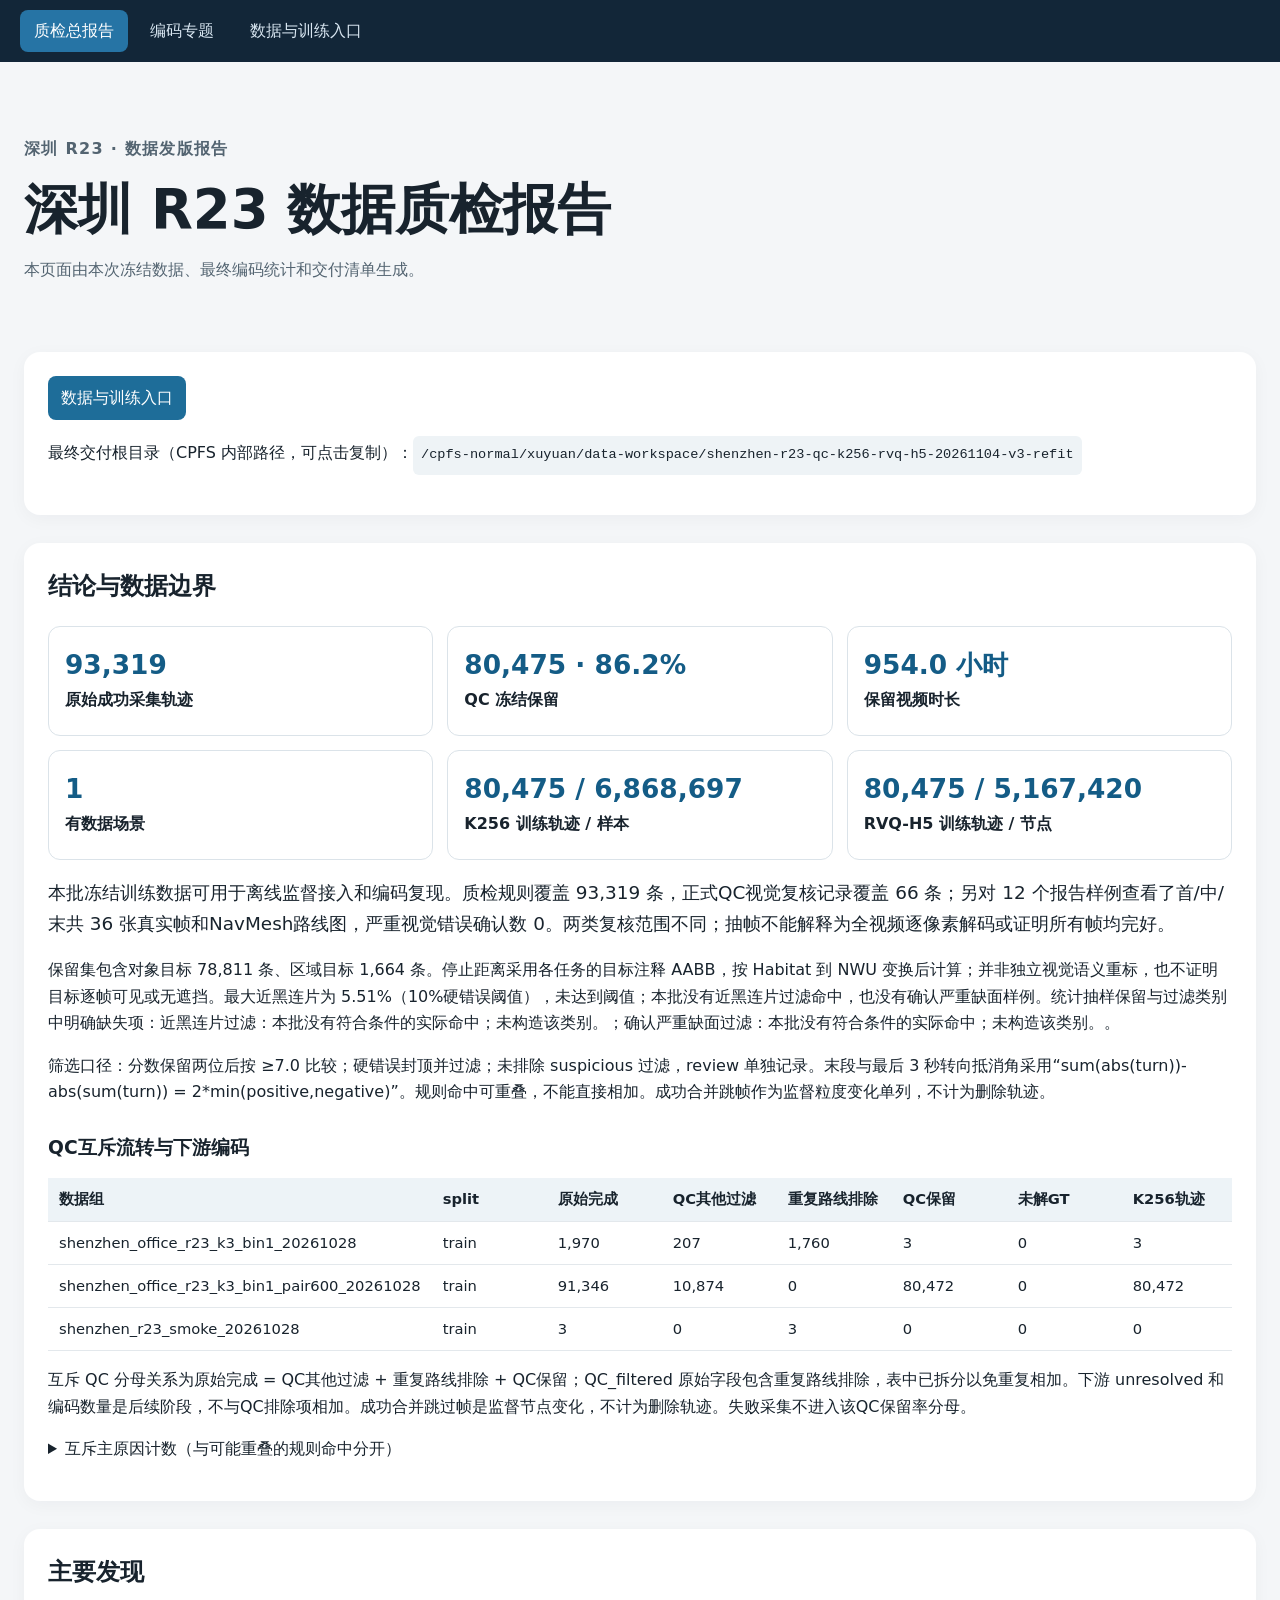
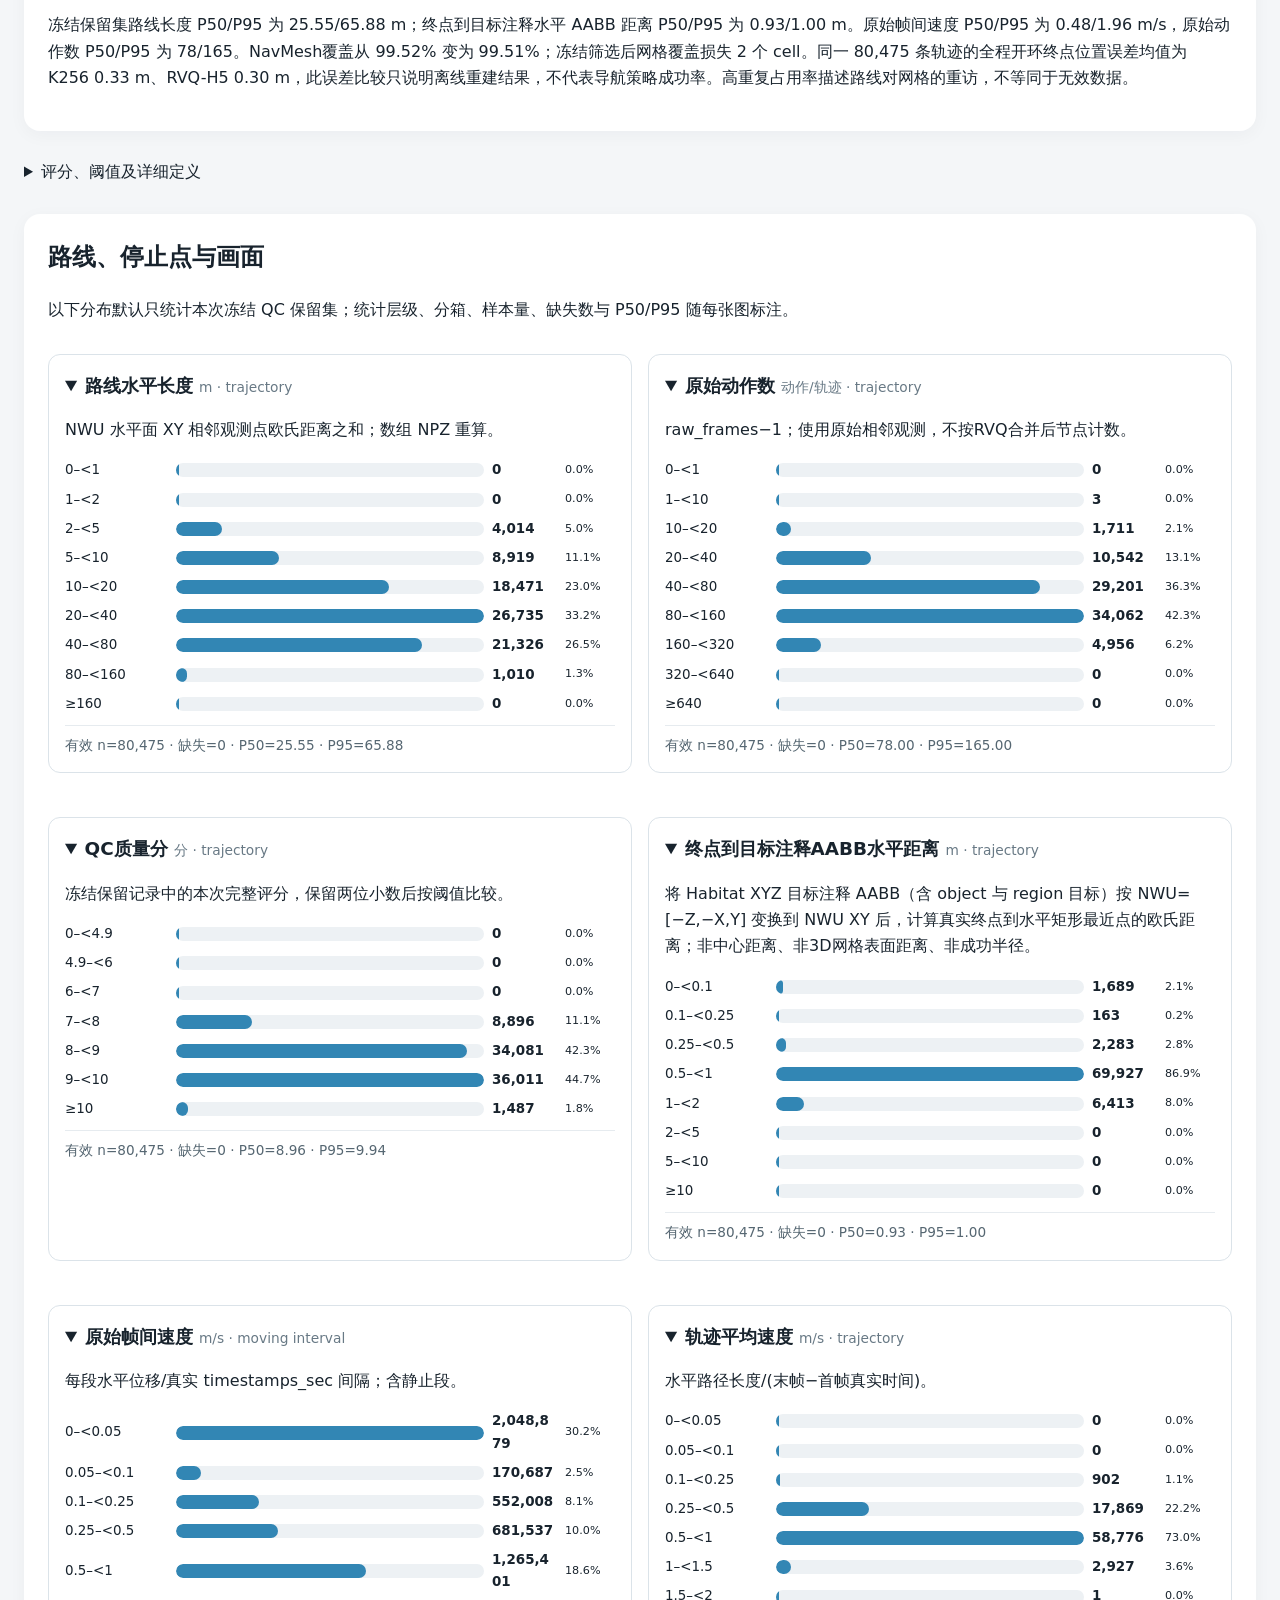
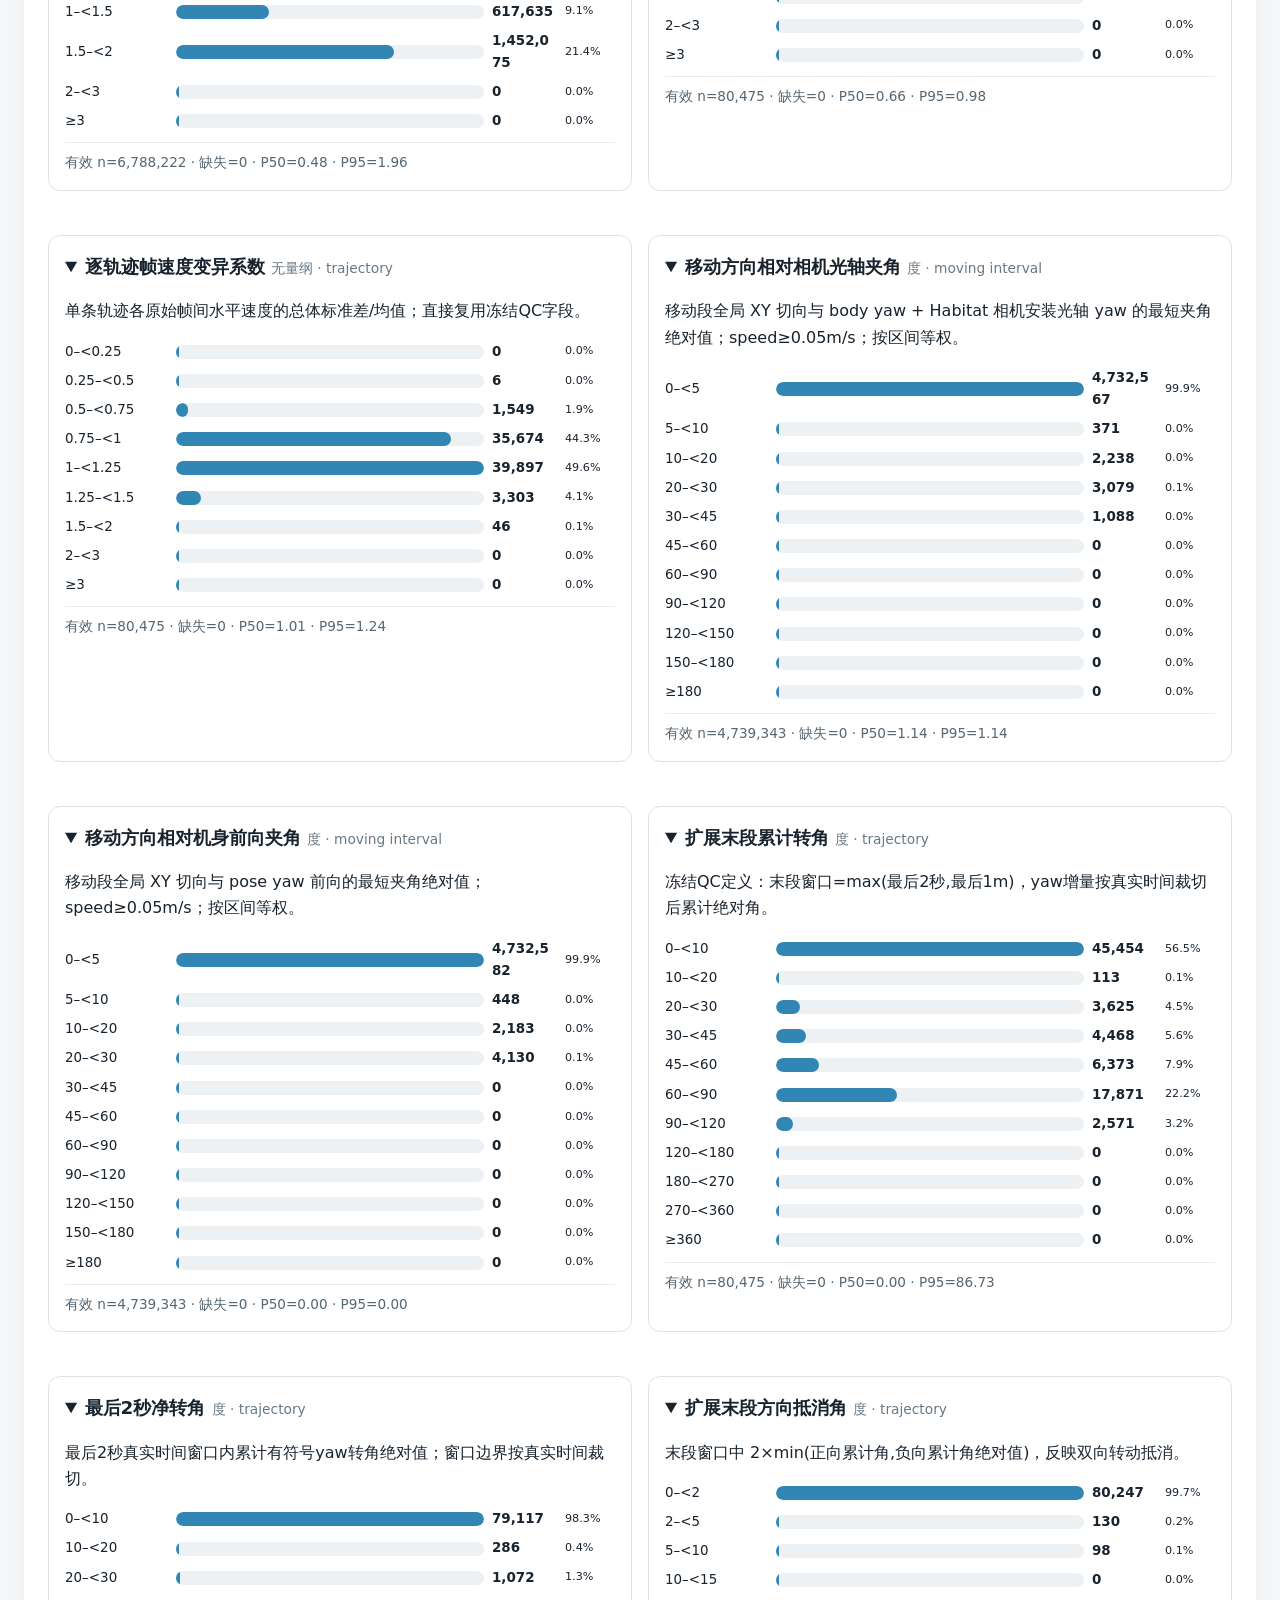
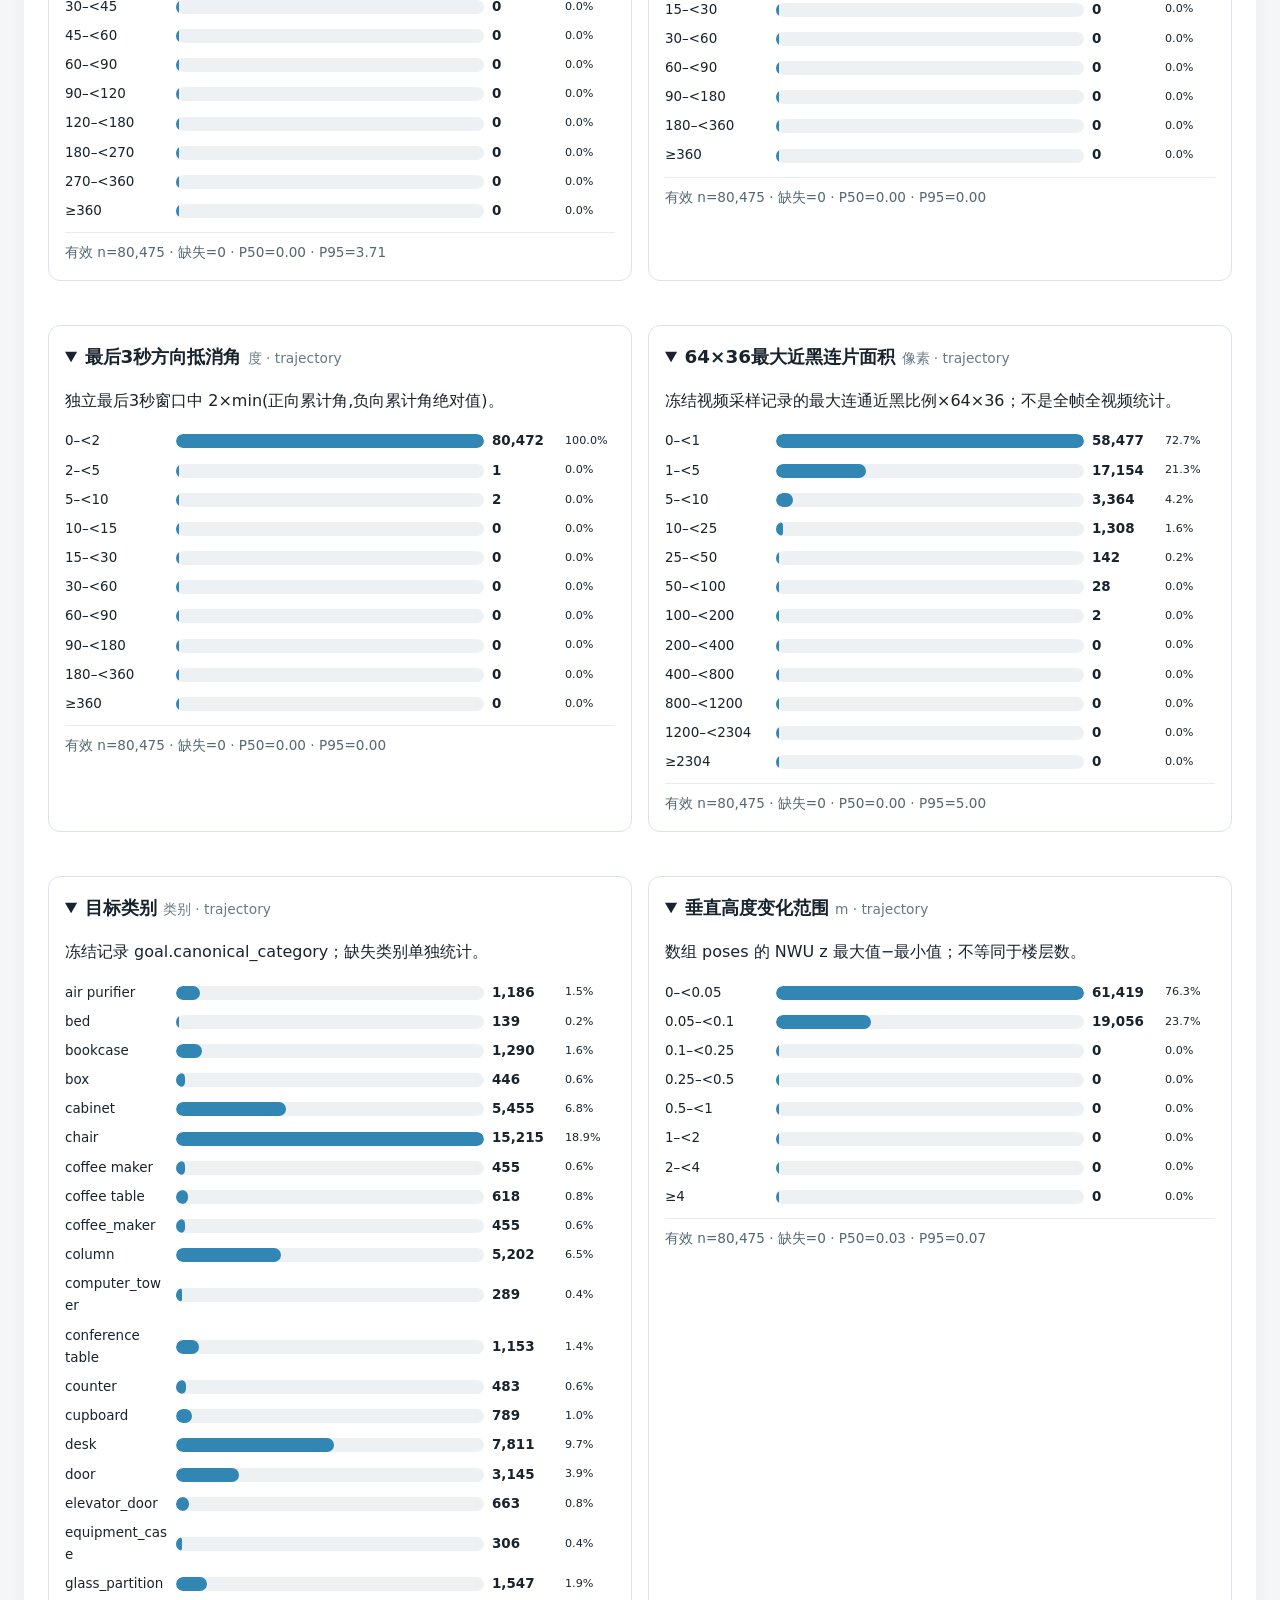
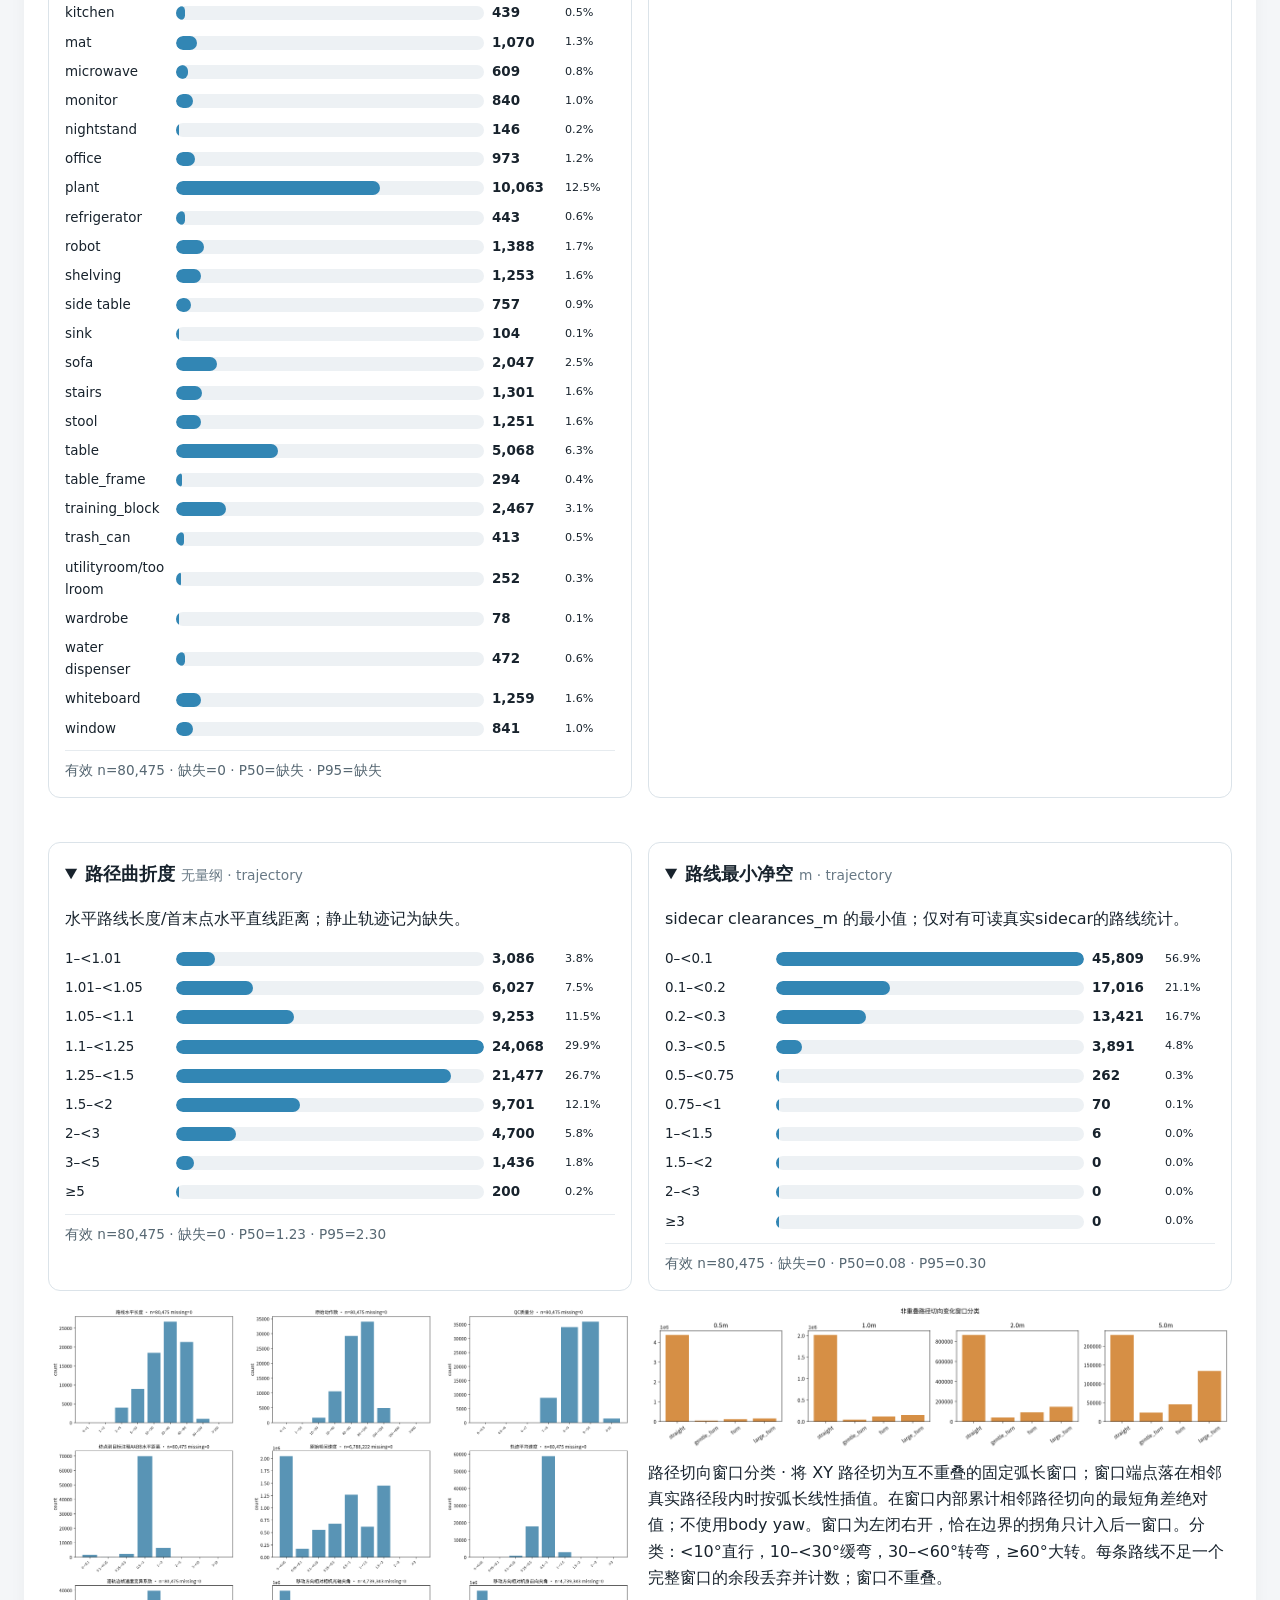
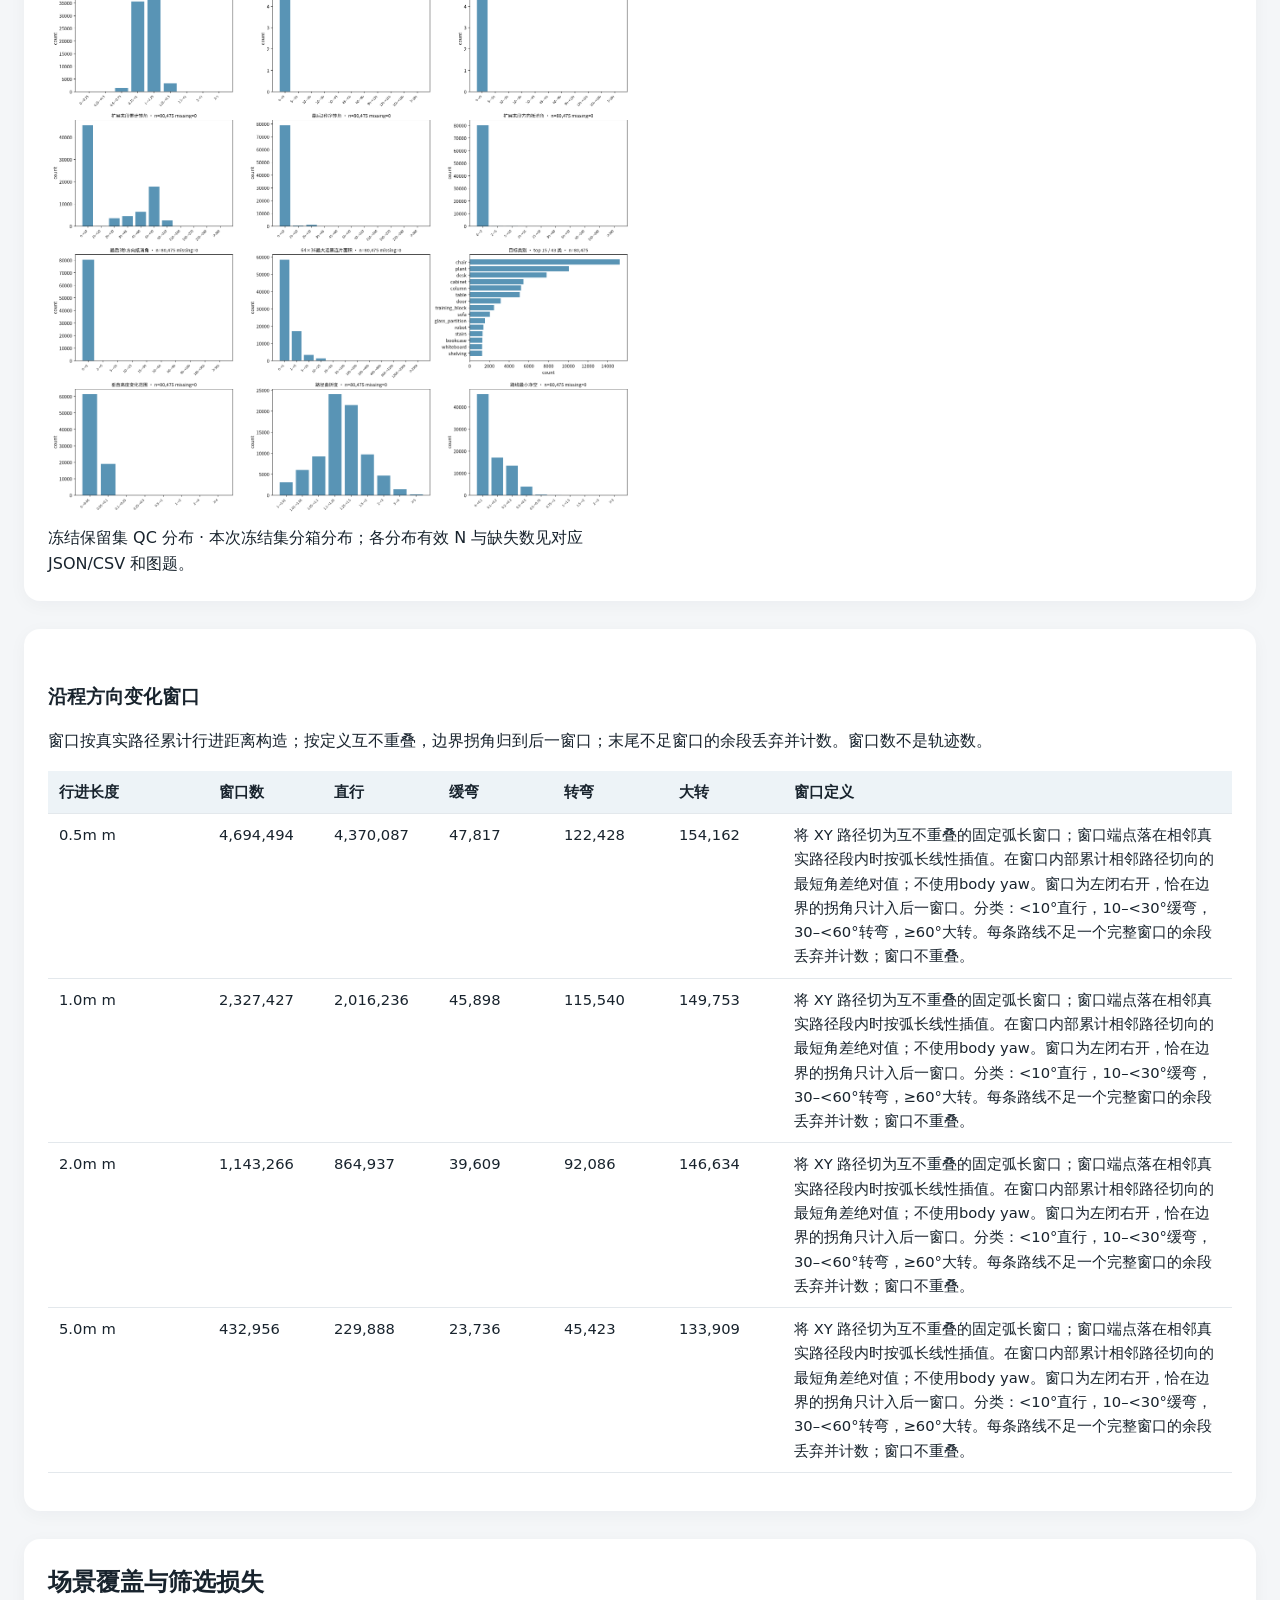
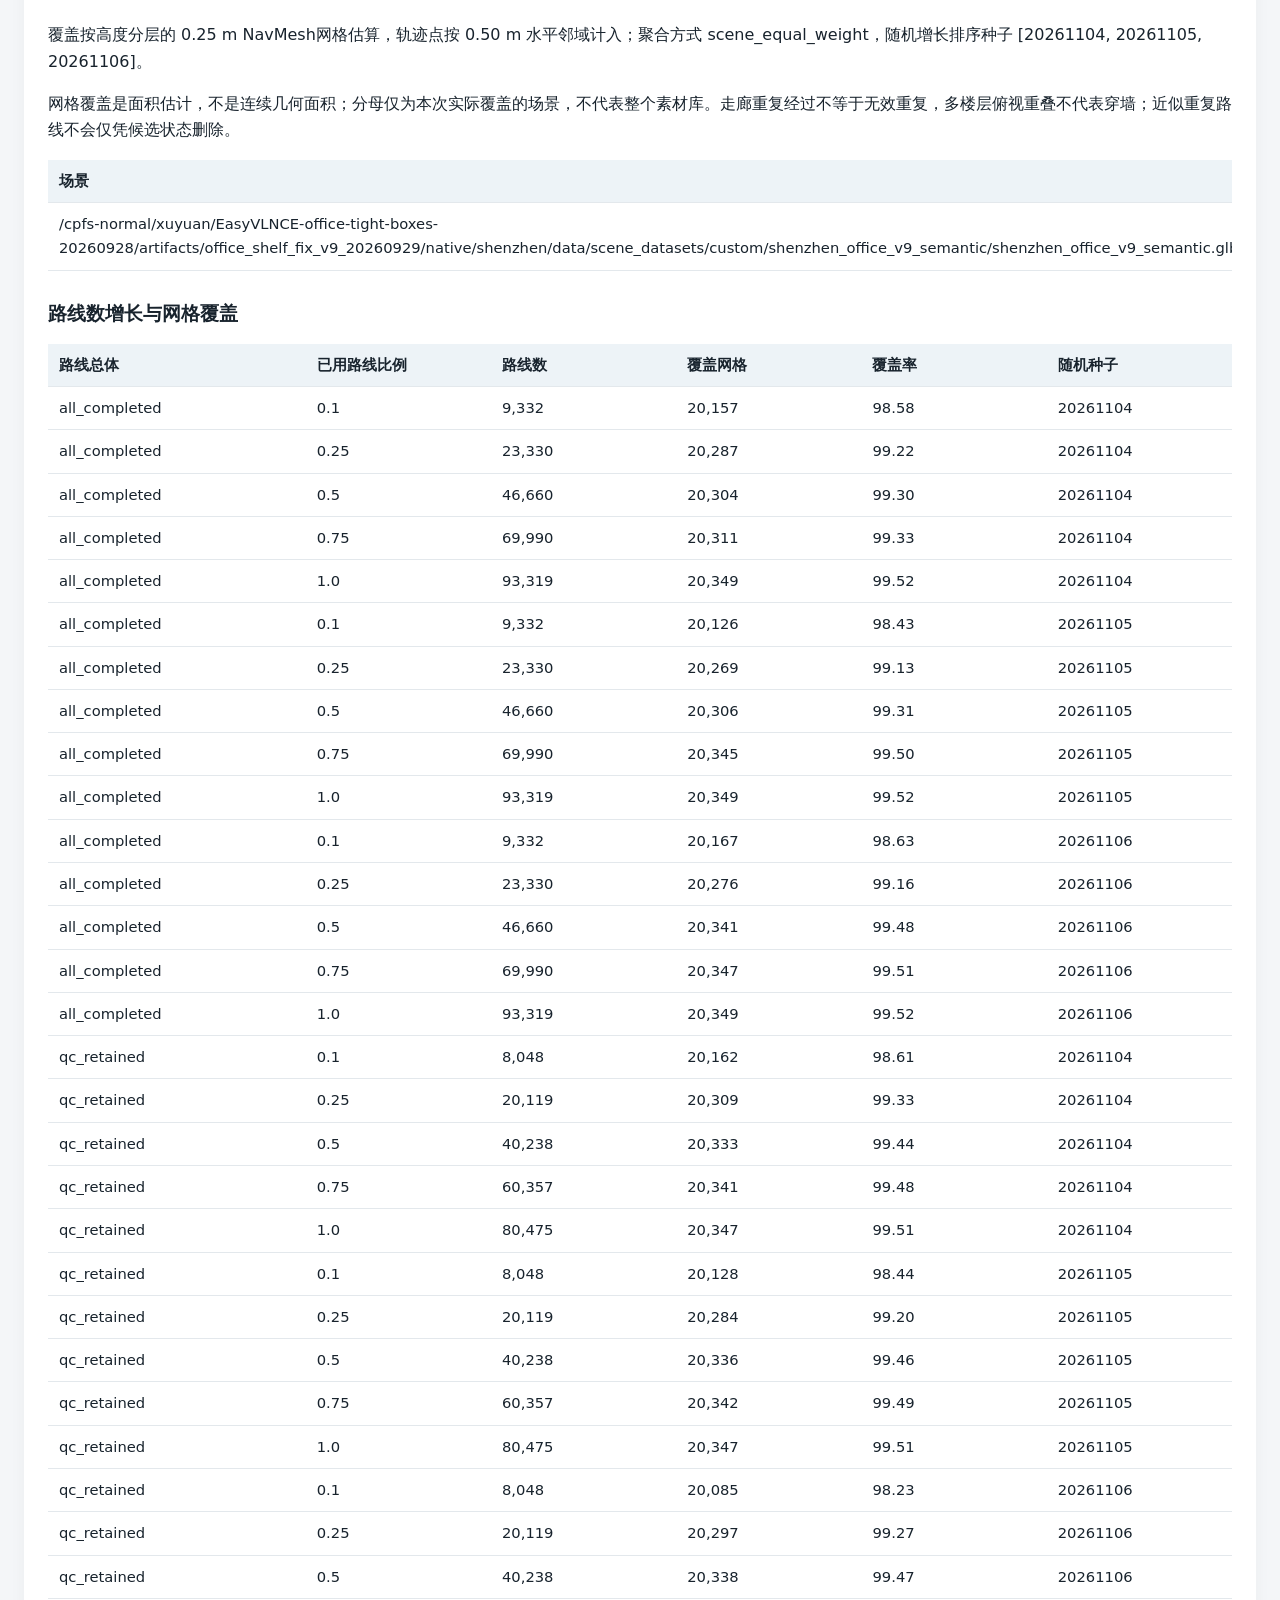
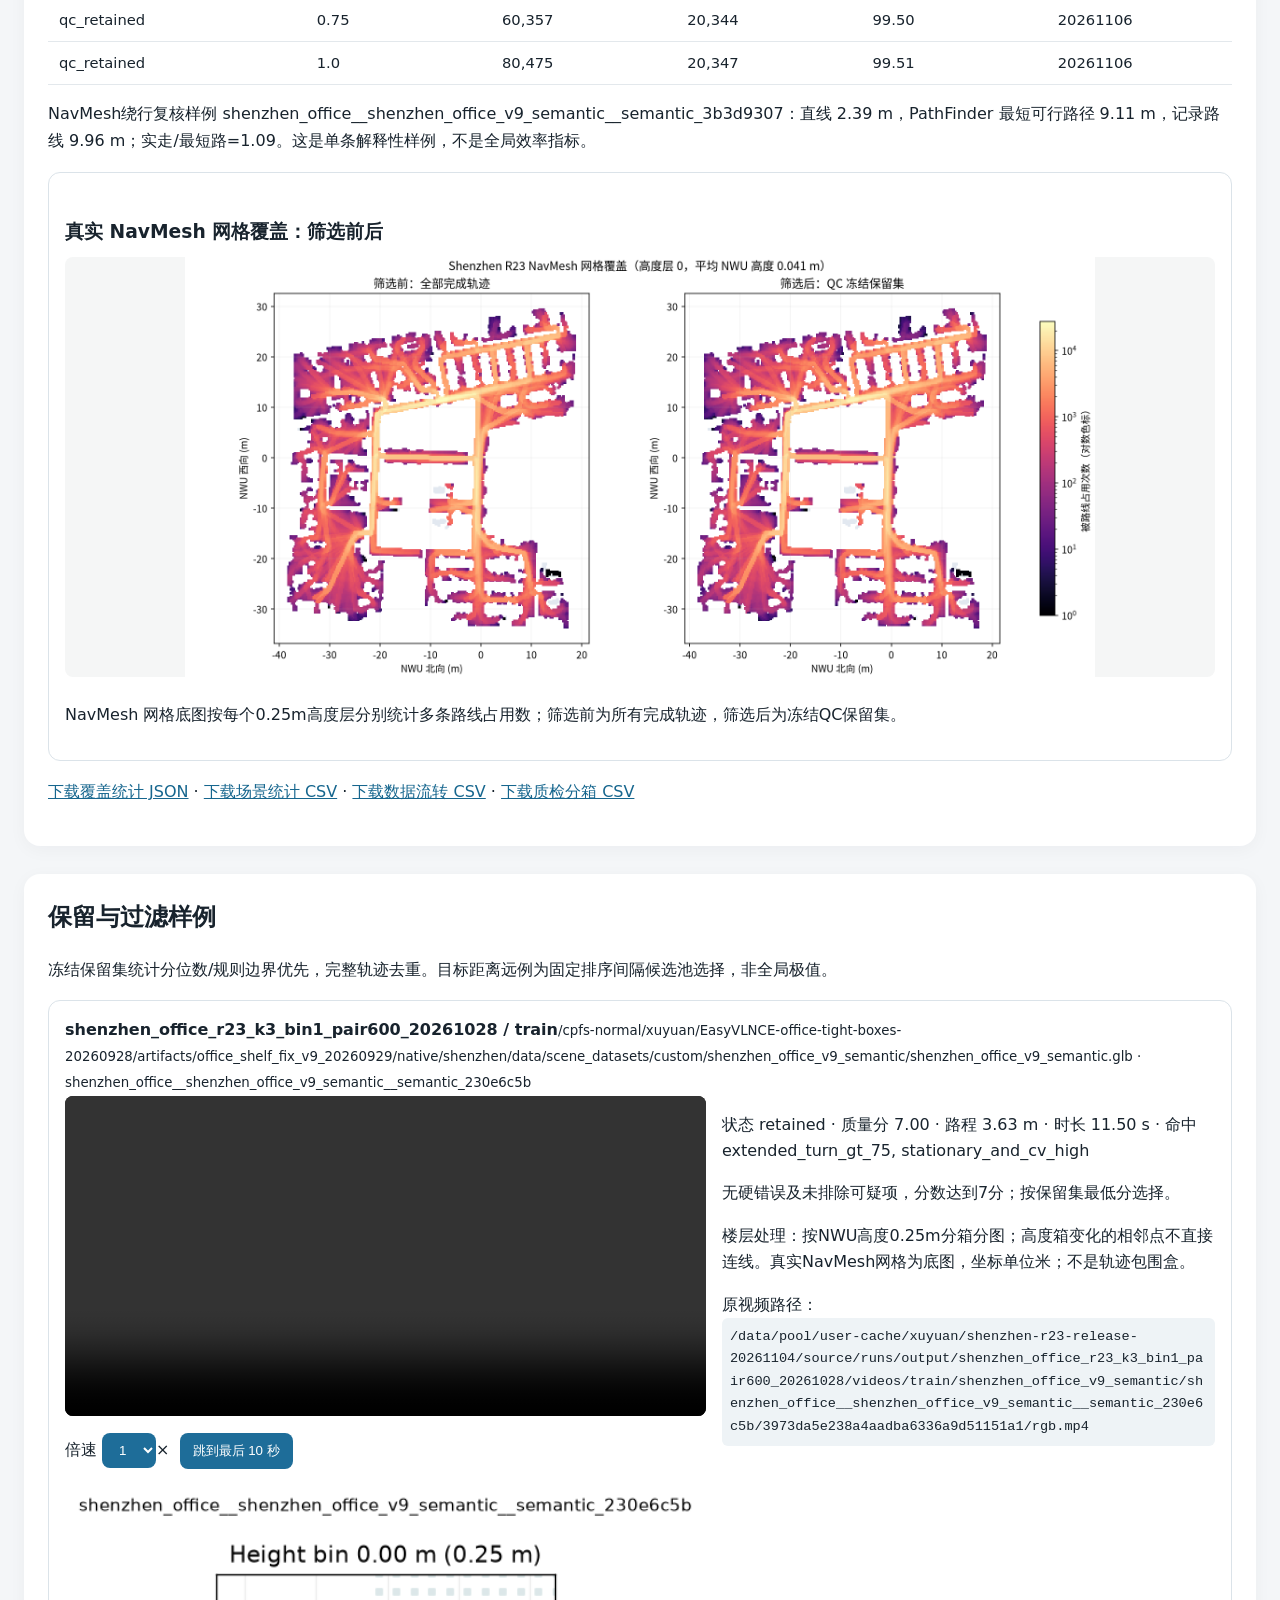
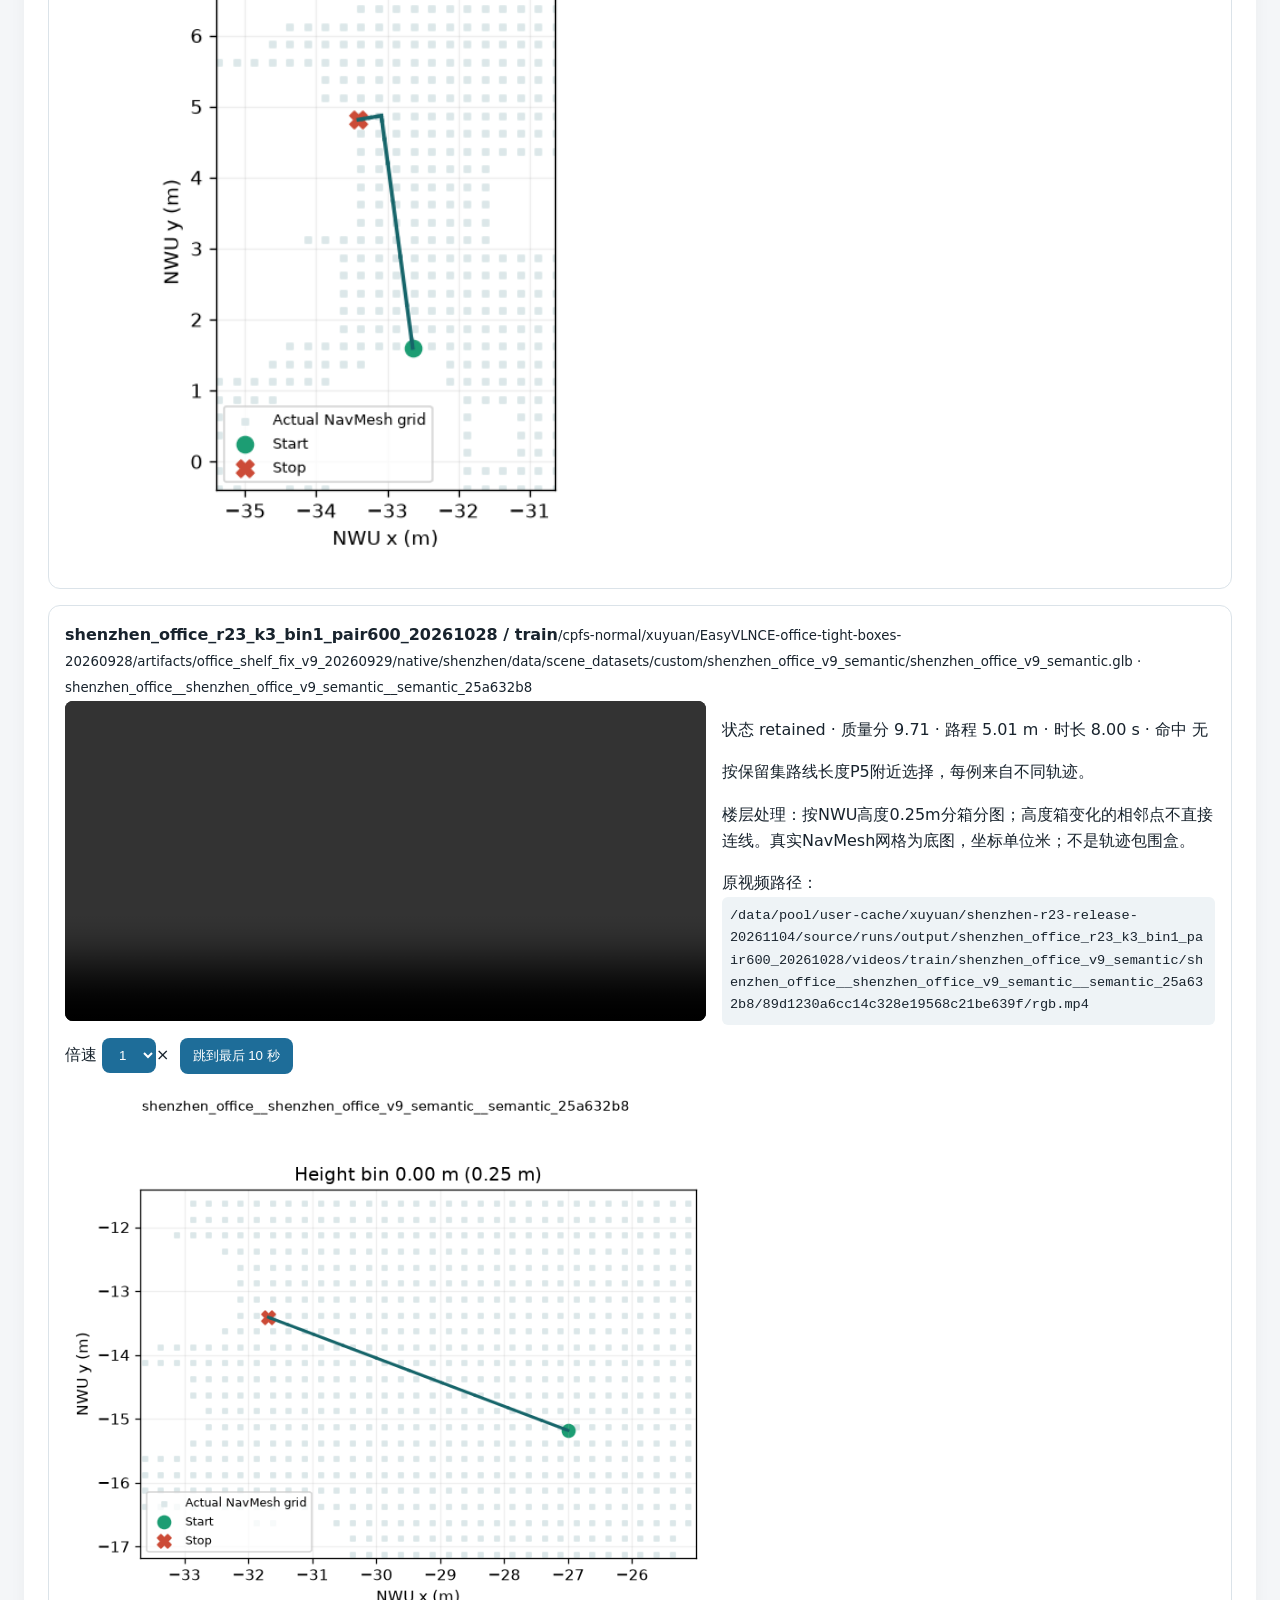
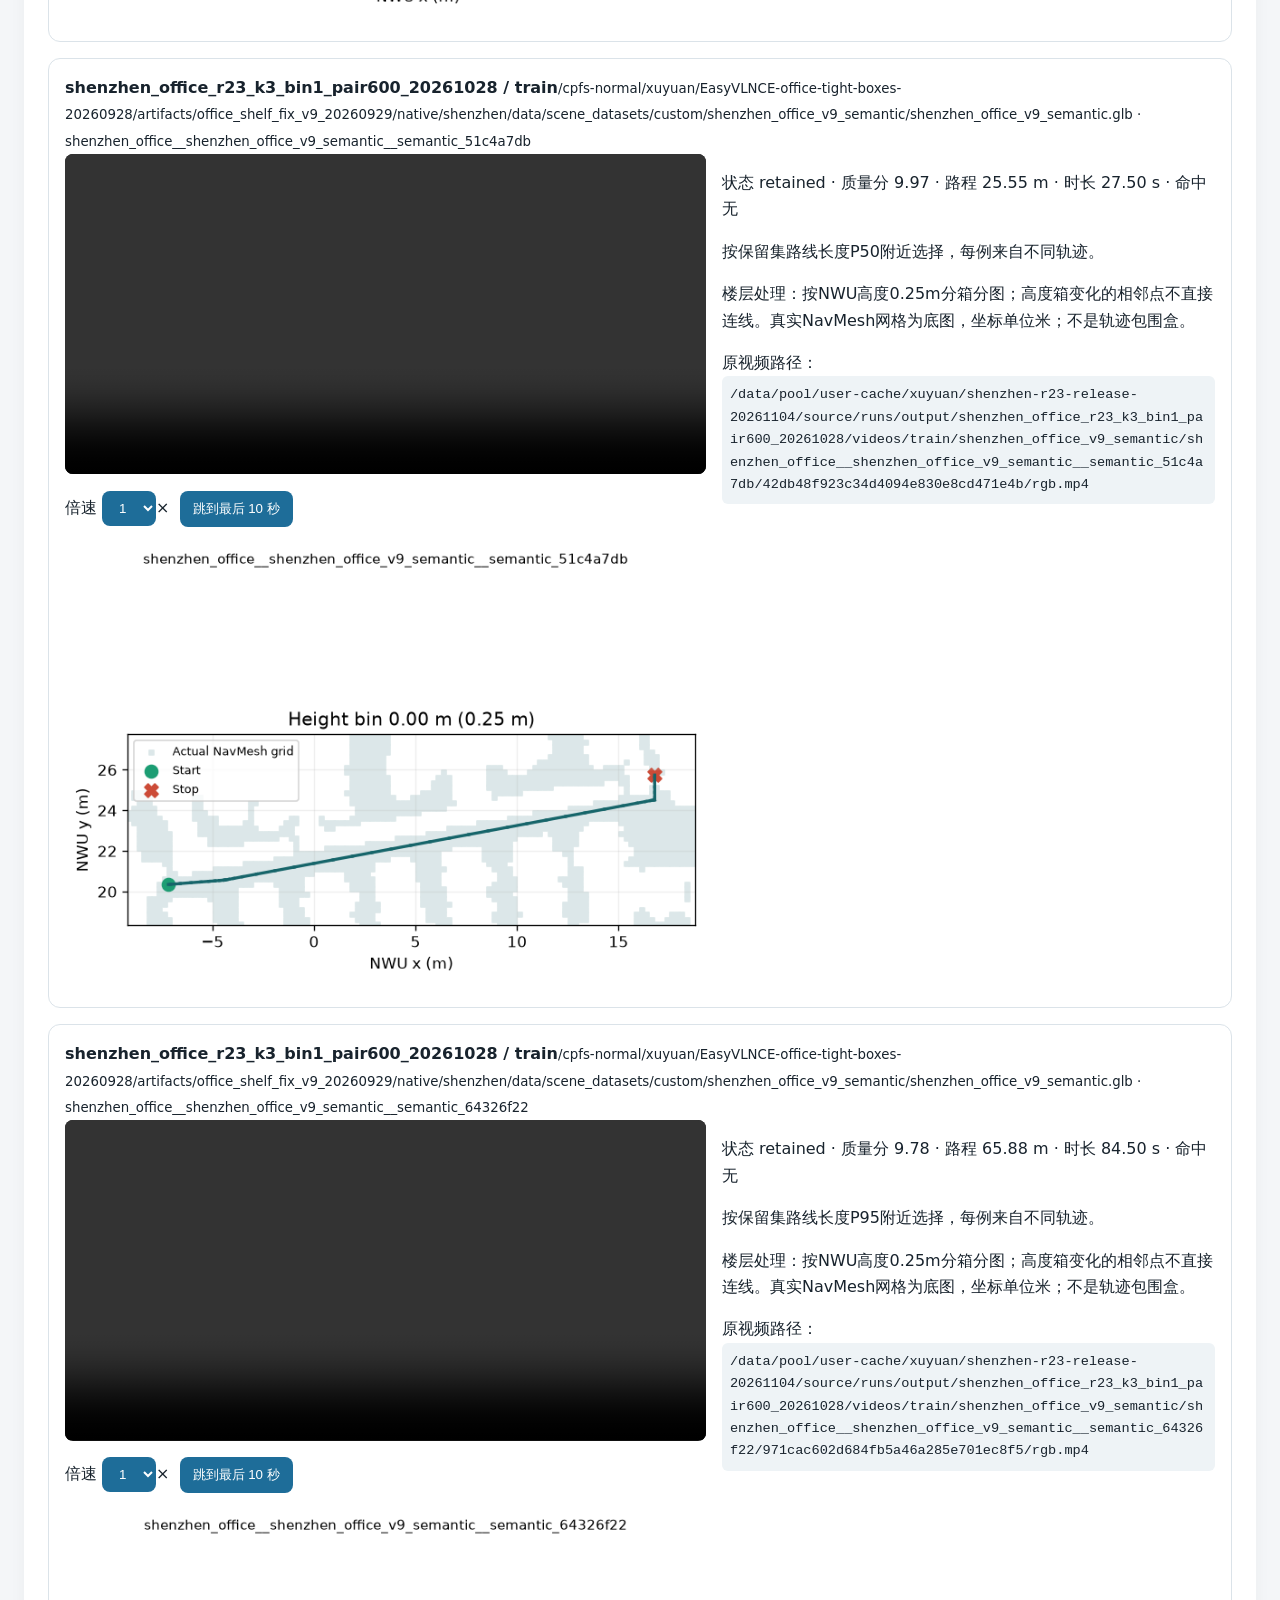
==== commit 9e077d5d: "Refit K256 and RVQ-H5 on all 80475 retained Shenzhen R23 trajectories" ====
--- a/index.html
+++ b/index.html
@@ -1,4 +1,4 @@
-<!doctype html><html lang="zh-CN"><head><meta charset="utf-8"><meta name="viewport" content="width=device-width,initial-scale=1"><title>深圳 R23 数据质检报告 · 深圳 R23</title><link rel="stylesheet" href="assets/style.css"><script defer src="assets/script.js"></script></head><body><nav><a class="active" href="index.html">质检总报告</a><a class="" href="tokenizer.html">编码专题</a><a class="" href="training.html">数据与训练入口</a></nav><main><header class="hero"><p class="eyebrow">深圳 R23 · 数据发版报告</p><h1>深圳 R23 数据质检报告</h1><p>本页面由本次冻结数据、最终编码统计和交付清单生成。</p></header><section class="entry-path"><a class="button" href="training.html">数据与训练入口</a><p>最终交付根目录（CPFS 内部路径，可点击复制）：<code class="copy-path" title="点击复制">/cpfs-normal/xuyuan/data-workspace/shenzhen-r23-qc-k256-rvq-h5-20261104-v2</code></p></section><section><h2>结论与数据边界</h2><div class="cards"><article class="card stat"><div class="stat-value">93,319</div><div class="stat-label">原始成功采集轨迹</div><small></small></article><article class="card stat"><div class="stat-value">80,475 · 86.2%</div><div class="stat-label">QC 冻结保留</div><small></small></article><article class="card stat"><div class="stat-value">954.0 小时</div><div class="stat-label">保留视频时长</div><small></small></article><article class="card stat"><div class="stat-value">1</div><div class="stat-label">有数据场景</div><small></small></article><article class="card stat"><div class="stat-value">80,475 / 6,868,697</div><div class="stat-label">K256 训练轨迹 / 样本</div><small></small></article><article class="card stat"><div class="stat-value">80,475 / 5,167,420</div><div class="stat-label">RVQ-H5 训练轨迹 / 节点</div><small></small></article></div><p class="lead">本批冻结训练数据可用于离线监督接入和编码复现。质检规则覆盖 93,319 条，正式QC视觉复核记录覆盖 66 条；另对 12 个报告样例查看了首/中/末共 36 张真实帧和NavMesh路线图，严重视觉错误确认数 0。两类复核范围不同；抽帧不能解释为全视频逐像素解码或证明所有帧均完好。</p><p>保留集包含对象目标 78,811 条、区域目标 1,664 条。停止距离采用各任务的目标注释 AABB，按 Habitat 到 NWU 变换后计算；并非独立视觉语义重标，也不证明目标逐帧可见或无遮挡。最大近黑连片为 5.51%（10%硬错误阈值），未达到阈值；本批没有近黑连片过滤命中，也没有确认严重缺面样例。统计抽样保留与过滤类别中明确缺失项：近黑连片过滤：本批没有符合条件的实际命中；未构造该类别。；确认严重缺面过滤：本批没有符合条件的实际命中；未构造该类别。。</p><p>筛选口径：分数保留两位后按 ≥7.0 比较；硬错误封顶并过滤；未排除 suspicious 过滤，review 单独记录。末段与最后 3 秒转向抵消角采用“sum(abs(turn))-abs(sum(turn)) = 2*min(positive,negative)”。规则命中可重叠，不能直接相加。成功合并跳帧作为监督粒度变化单列，不计为删除轨迹。</p><h3>QC互斥流转与下游编码</h3><div class="table-scroll"><table class=""><thead><tr><th>数据组</th><th>split</th><th>原始完成</th><th>QC其他过滤</th><th>重复路线排除</th><th>QC保留</th><th>未解GT</th><th>K256轨迹</th><th>K256样本</th><th>未解RVQ</th><th>RVQ轨迹</th><th>RVQ节点</th><th>成功跳过帧*</th></tr></thead><tbody><tr><td>shenzhen_office_r23_k3_bin1_20261028</td><td>train</td><td>1,970</td><td>207</td><td>1,760</td><td>3</td><td>0</td><td>3</td><td>162</td><td>0</td><td>3</td><td>122</td><td>40</td></tr><tr><td>shenzhen_office_r23_k3_bin1_pair600_20261028</td><td>train</td><td>91,346</td><td>10,874</td><td>0</td><td>80,472</td><td>0</td><td>80,472</td><td>6,868,535</td><td>0</td><td>80,472</td><td>5,167,298</td><td>1,701,237</td></tr><tr><td>shenzhen_r23_smoke_20261028</td><td>train</td><td>3</td><td>0</td><td>3</td><td>0</td><td>0</td><td>0</td><td>0</td><td>0</td><td>0</td><td>0</td><td>0</td></tr></tbody></table></div><p>互斥 QC 分母关系为原始完成 = QC其他过滤 + 重复路线排除 + QC保留；QC_filtered 原始字段包含重复路线排除，表中已拆分以免重复相加。下游 unresolved 和编码数量是后续阶段，不与QC排除项相加。成功合并跳过帧是监督节点变化，不计为删除轨迹。失败采集不进入该QC保留率分母。</p><details><summary>互斥主原因计数（与可能重叠的规则命中分开）</summary><div class="table-scroll"><table class=""><thead><tr><th>主原因</th><th>轨迹数</th><th>说明</th></tr></thead><tbody><tr><td>duplicate_train_identity_or_full_trajectory</td><td>1,763</td><td>互斥总账以数据流转表为准</td></tr><tr><td>extended_turn_gt_95</td><td>7,964</td><td>互斥总账以数据流转表为准</td></tr><tr><td>extended_reversal_gt_10</td><td>1,235</td><td>互斥总账以数据流转表为准</td></tr><tr><td>suspicious/contrast_lt_7</td><td>1,817</td><td>互斥总账以数据流转表为准</td></tr><tr><td>quality_score&lt;7.0</td><td>65</td><td>互斥总账以数据流转表为准</td></tr><tr><td>retained</td><td>80,475</td><td>互斥总账以数据流转表为准</td></tr></tbody></table></div></details></section><section><h2>主要发现</h2><p>冻结保留集路线长度 P50/P95 为 25.55/65.88 m；终点到目标注释水平 AABB 距离 P50/P95 为 0.93/1.00 m。原始帧间速度 P50/P95 为 0.48/1.96 m/s，原始动作数 P50/P95 为 78/165。NavMesh覆盖从 99.52% 变为 99.51%；冻结筛选后网格覆盖损失 2 个 cell。同一 80,475 条轨迹的全程开环终点位置误差均值为 K256 0.30 m、RVQ-H5 0.58 m，此误差比较只说明离线重建结果，不代表导航策略成功率。高重复占用率描述路线对网格的重访，不等同于无效数据。</p></section><details><summary>评分、阈值及详细定义</summary><pre>{
+<!doctype html><html lang="zh-CN"><head><meta charset="utf-8"><meta name="viewport" content="width=device-width,initial-scale=1"><title>深圳 R23 数据质检报告 · 深圳 R23</title><link rel="stylesheet" href="assets/style.css"><script defer src="assets/script.js"></script></head><body><nav><a class="active" href="index.html">质检总报告</a><a class="" href="tokenizer.html">编码专题</a><a class="" href="training.html">数据与训练入口</a></nav><main><header class="hero"><p class="eyebrow">深圳 R23 · 数据发版报告</p><h1>深圳 R23 数据质检报告</h1><p>本页面由本次冻结数据、最终编码统计和交付清单生成。</p></header><section class="entry-path"><a class="button" href="training.html">数据与训练入口</a><p>最终交付根目录（CPFS 内部路径，可点击复制）：<code class="copy-path" title="点击复制">/cpfs-normal/xuyuan/data-workspace/shenzhen-r23-qc-k256-rvq-h5-20261104-v3-refit</code></p></section><section><h2>结论与数据边界</h2><div class="cards"><article class="card stat"><div class="stat-value">93,319</div><div class="stat-label">原始成功采集轨迹</div><small></small></article><article class="card stat"><div class="stat-value">80,475 · 86.2%</div><div class="stat-label">QC 冻结保留</div><small></small></article><article class="card stat"><div class="stat-value">954.0 小时</div><div class="stat-label">保留视频时长</div><small></small></article><article class="card stat"><div class="stat-value">1</div><div class="stat-label">有数据场景</div><small></small></article><article class="card stat"><div class="stat-value">80,475 / 6,868,697</div><div class="stat-label">K256 训练轨迹 / 样本</div><small></small></article><article class="card stat"><div class="stat-value">80,475 / 5,167,420</div><div class="stat-label">RVQ-H5 训练轨迹 / 节点</div><small></small></article></div><p class="lead">本批冻结训练数据可用于离线监督接入和编码复现。质检规则覆盖 93,319 条，正式QC视觉复核记录覆盖 66 条；另对 12 个报告样例查看了首/中/末共 36 张真实帧和NavMesh路线图，严重视觉错误确认数 0。两类复核范围不同；抽帧不能解释为全视频逐像素解码或证明所有帧均完好。</p><p>保留集包含对象目标 78,811 条、区域目标 1,664 条。停止距离采用各任务的目标注释 AABB，按 Habitat 到 NWU 变换后计算；并非独立视觉语义重标，也不证明目标逐帧可见或无遮挡。最大近黑连片为 5.51%（10%硬错误阈值），未达到阈值；本批没有近黑连片过滤命中，也没有确认严重缺面样例。统计抽样保留与过滤类别中明确缺失项：近黑连片过滤：本批没有符合条件的实际命中；未构造该类别。；确认严重缺面过滤：本批没有符合条件的实际命中；未构造该类别。。</p><p>筛选口径：分数保留两位后按 ≥7.0 比较；硬错误封顶并过滤；未排除 suspicious 过滤，review 单独记录。末段与最后 3 秒转向抵消角采用“sum(abs(turn))-abs(sum(turn)) = 2*min(positive,negative)”。规则命中可重叠，不能直接相加。成功合并跳帧作为监督粒度变化单列，不计为删除轨迹。</p><h3>QC互斥流转与下游编码</h3><div class="table-scroll"><table class=""><thead><tr><th>数据组</th><th>split</th><th>原始完成</th><th>QC其他过滤</th><th>重复路线排除</th><th>QC保留</th><th>未解GT</th><th>K256轨迹</th><th>K256样本</th><th>未解RVQ</th><th>RVQ轨迹</th><th>RVQ节点</th><th>成功跳过帧*</th></tr></thead><tbody><tr><td>shenzhen_office_r23_k3_bin1_20261028</td><td>train</td><td>1,970</td><td>207</td><td>1,760</td><td>3</td><td>0</td><td>3</td><td>162</td><td>0</td><td>3</td><td>122</td><td>40</td></tr><tr><td>shenzhen_office_r23_k3_bin1_pair600_20261028</td><td>train</td><td>91,346</td><td>10,874</td><td>0</td><td>80,472</td><td>0</td><td>80,472</td><td>6,868,535</td><td>0</td><td>80,472</td><td>5,167,298</td><td>1,701,237</td></tr><tr><td>shenzhen_r23_smoke_20261028</td><td>train</td><td>3</td><td>0</td><td>3</td><td>0</td><td>0</td><td>0</td><td>0</td><td>0</td><td>0</td><td>0</td><td>0</td></tr></tbody></table></div><p>互斥 QC 分母关系为原始完成 = QC其他过滤 + 重复路线排除 + QC保留；QC_filtered 原始字段包含重复路线排除，表中已拆分以免重复相加。下游 unresolved 和编码数量是后续阶段，不与QC排除项相加。成功合并跳过帧是监督节点变化，不计为删除轨迹。失败采集不进入该QC保留率分母。</p><details><summary>互斥主原因计数（与可能重叠的规则命中分开）</summary><div class="table-scroll"><table class=""><thead><tr><th>主原因</th><th>轨迹数</th><th>说明</th></tr></thead><tbody><tr><td>duplicate_train_identity_or_full_trajectory</td><td>1,763</td><td>互斥总账以数据流转表为准</td></tr><tr><td>extended_turn_gt_95</td><td>7,964</td><td>互斥总账以数据流转表为准</td></tr><tr><td>extended_reversal_gt_10</td><td>1,235</td><td>互斥总账以数据流转表为准</td></tr><tr><td>suspicious/contrast_lt_7</td><td>1,817</td><td>互斥总账以数据流转表为准</td></tr><tr><td>quality_score&lt;7.0</td><td>65</td><td>互斥总账以数据流转表为准</td></tr><tr><td>retained</td><td>80,475</td><td>互斥总账以数据流转表为准</td></tr></tbody></table></div></details></section><section><h2>主要发现</h2><p>冻结保留集路线长度 P50/P95 为 25.55/65.88 m；终点到目标注释水平 AABB 距离 P50/P95 为 0.93/1.00 m。原始帧间速度 P50/P95 为 0.48/1.96 m/s，原始动作数 P50/P95 为 78/165。NavMesh覆盖从 99.52% 变为 99.51%；冻结筛选后网格覆盖损失 2 个 cell。同一 80,475 条轨迹的全程开环终点位置误差均值为 K256 0.33 m、RVQ-H5 0.30 m，此误差比较只说明离线重建结果，不代表导航策略成功率。高重复占用率描述路线对网格的重访，不等同于无效数据。</p></section><details><summary>评分、阈值及详细定义</summary><pre>{
   &quot;missingness&quot;: {
     &quot;path_length_m&quot;: {
       &quot;n&quot;: 80475,
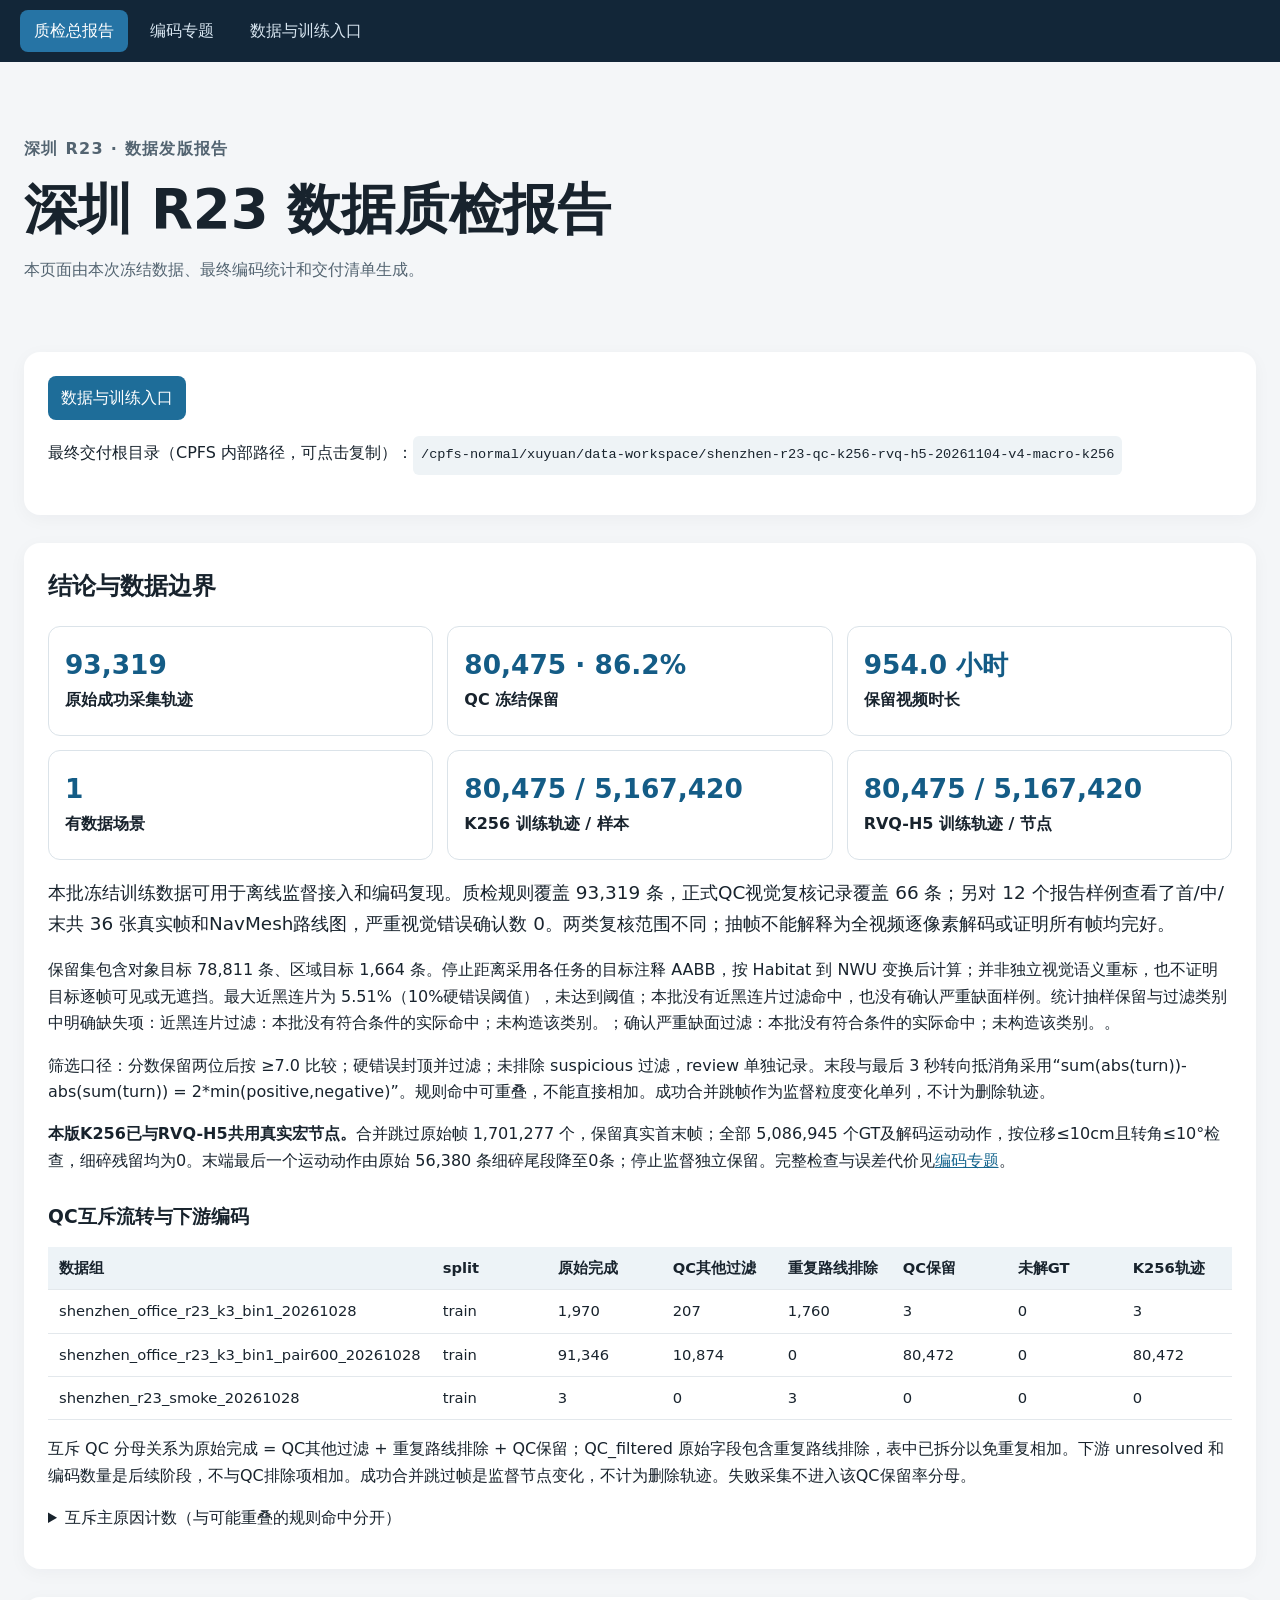
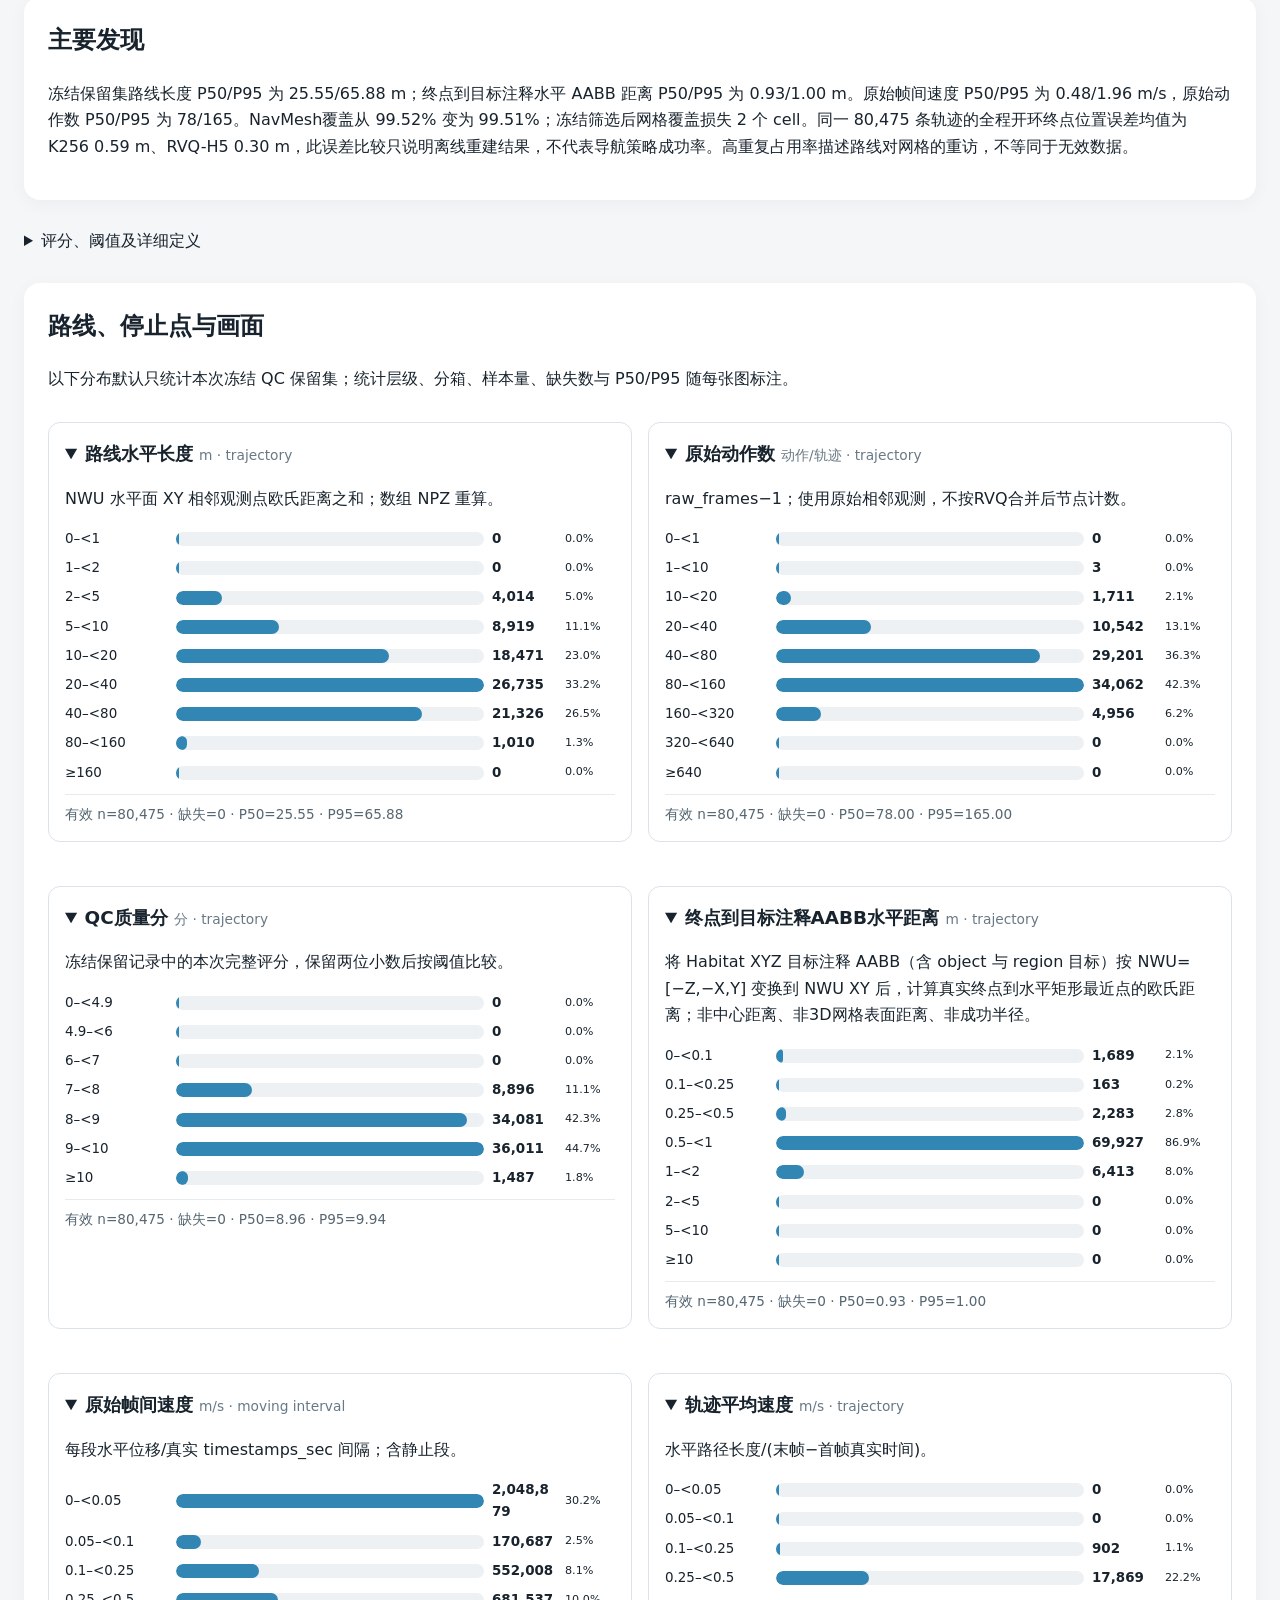
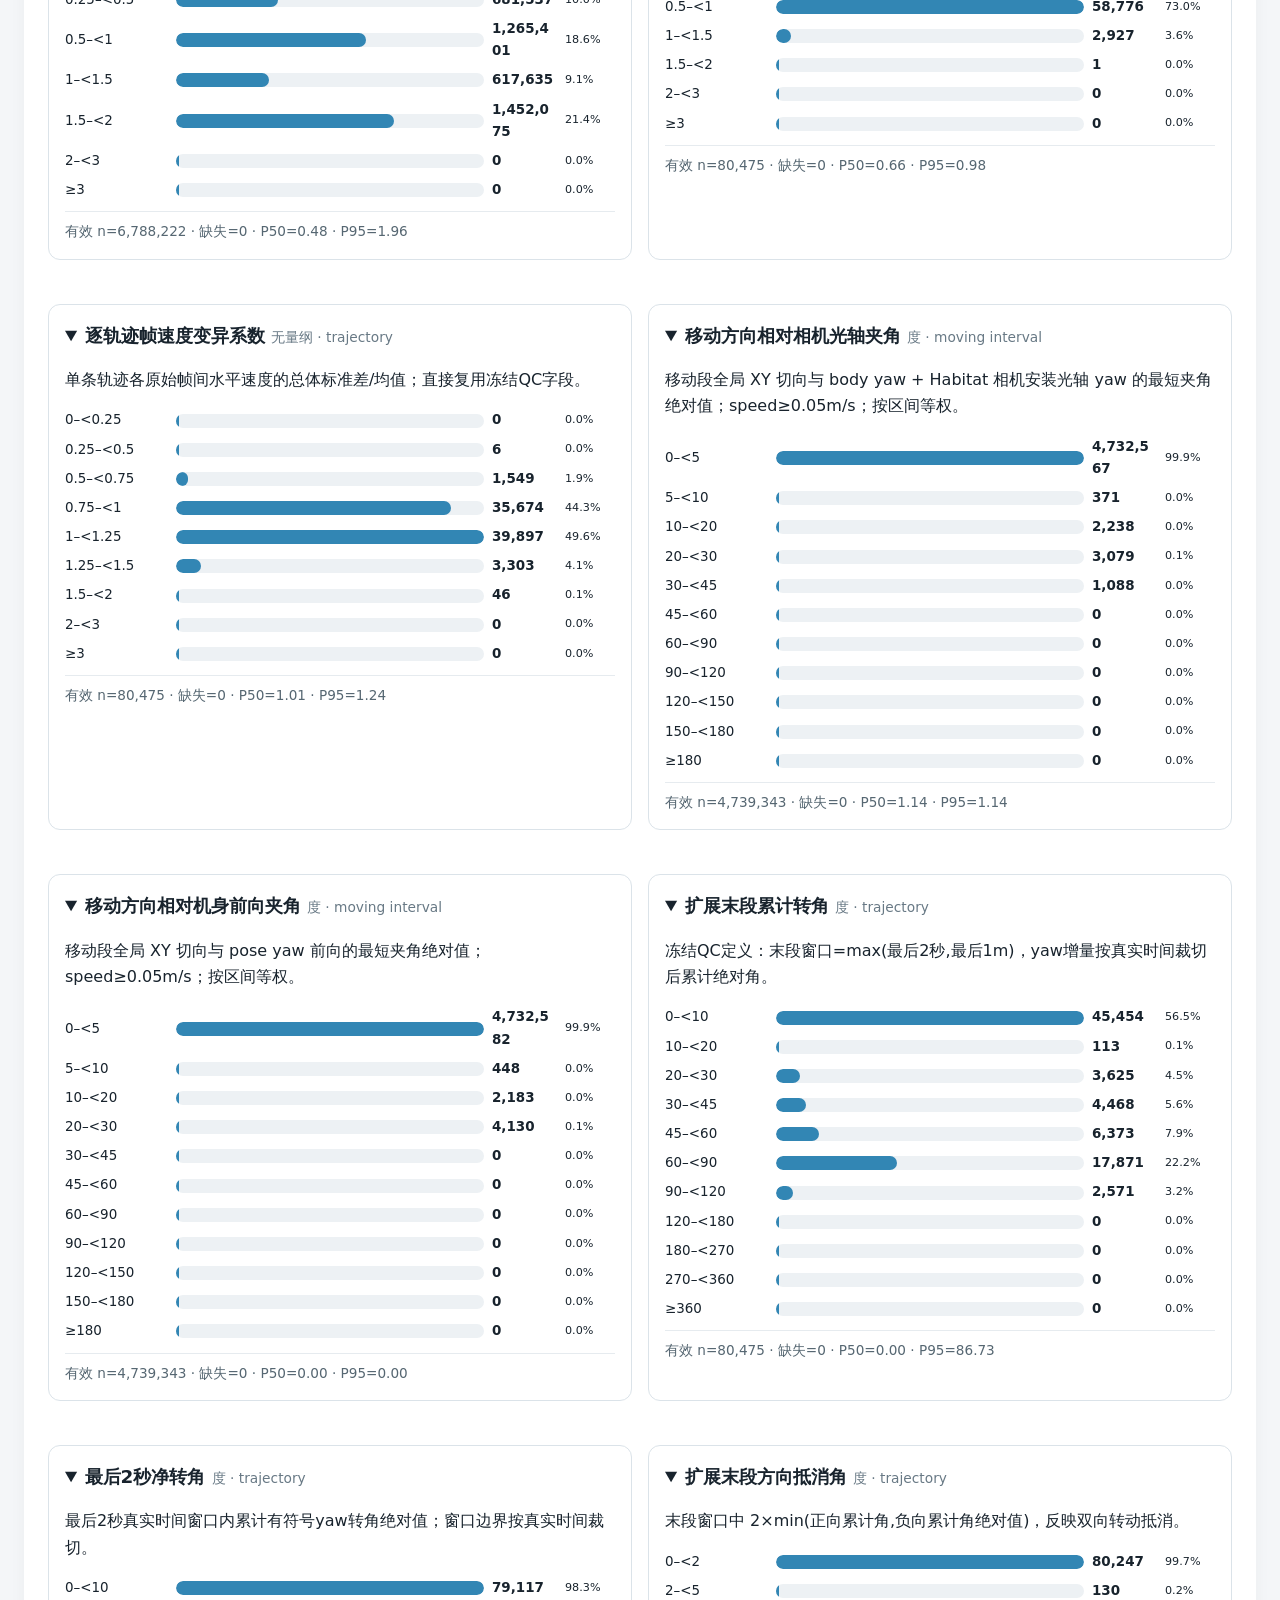
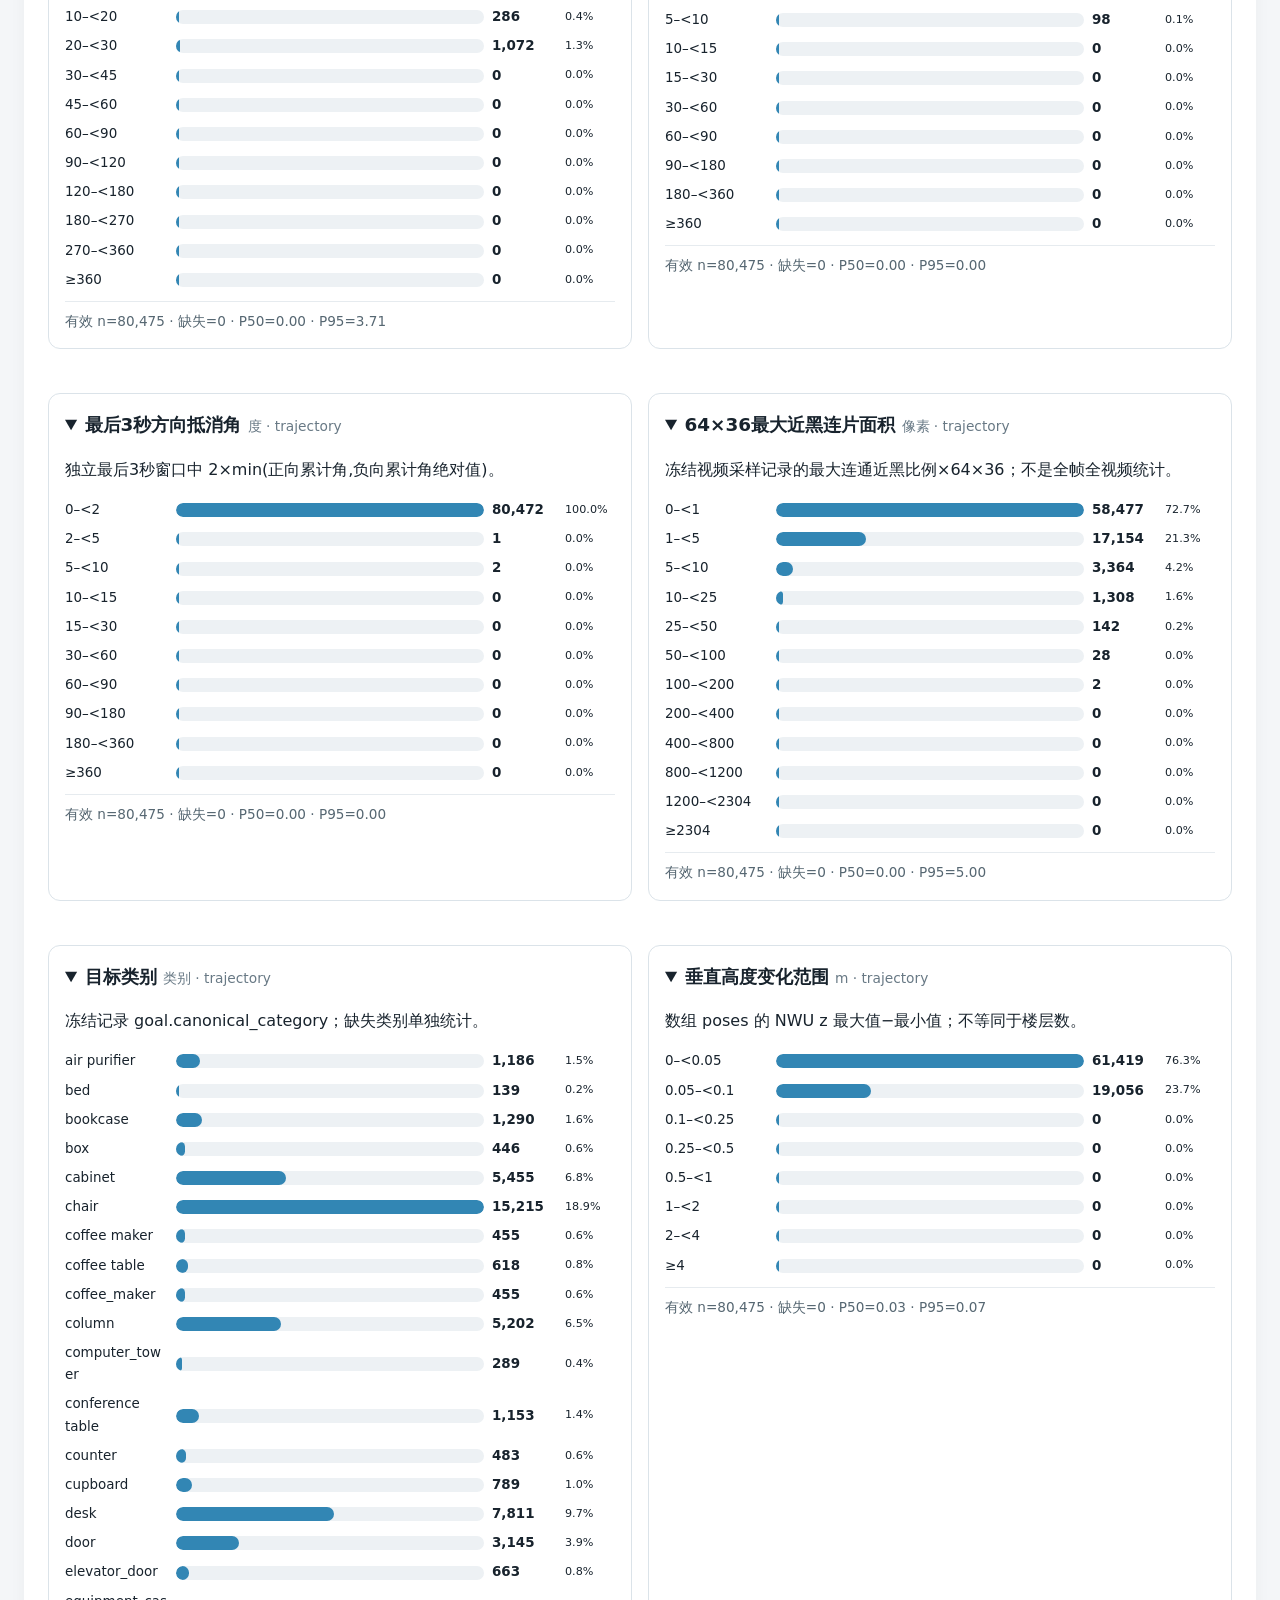
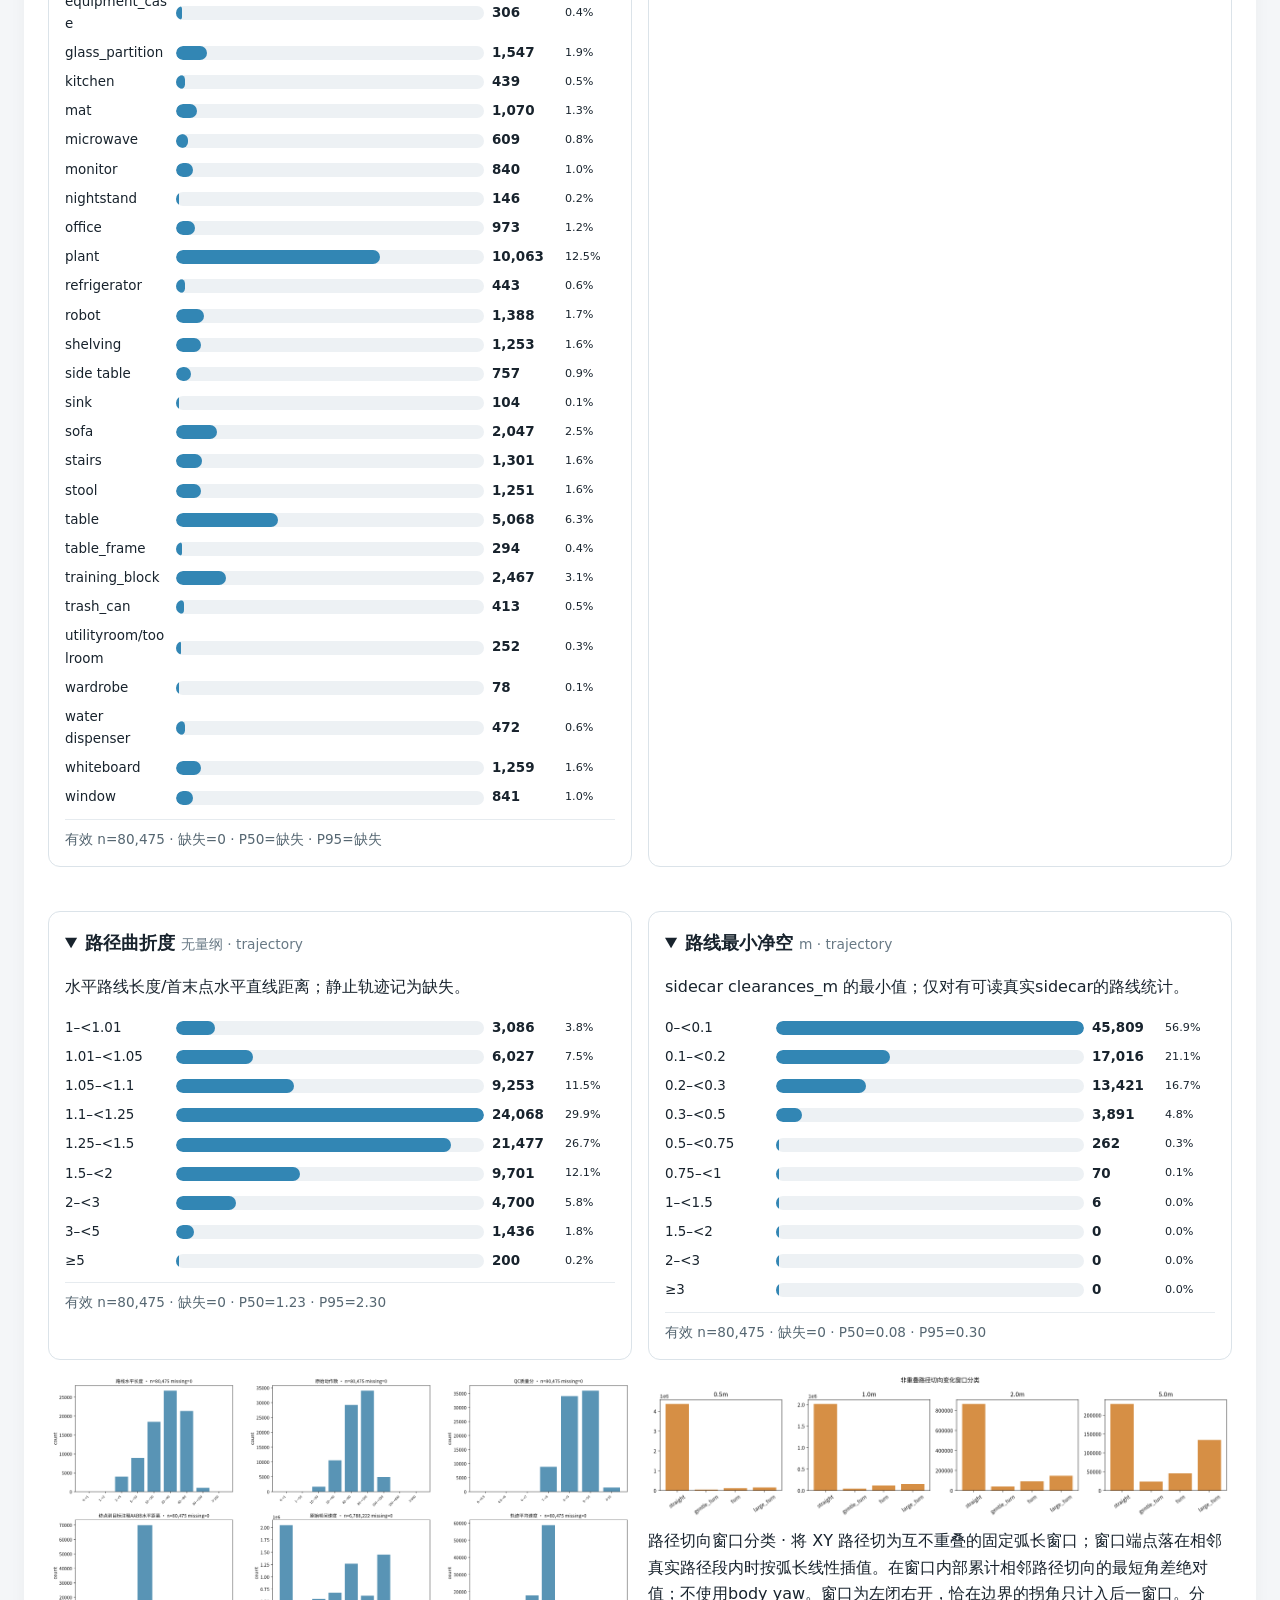
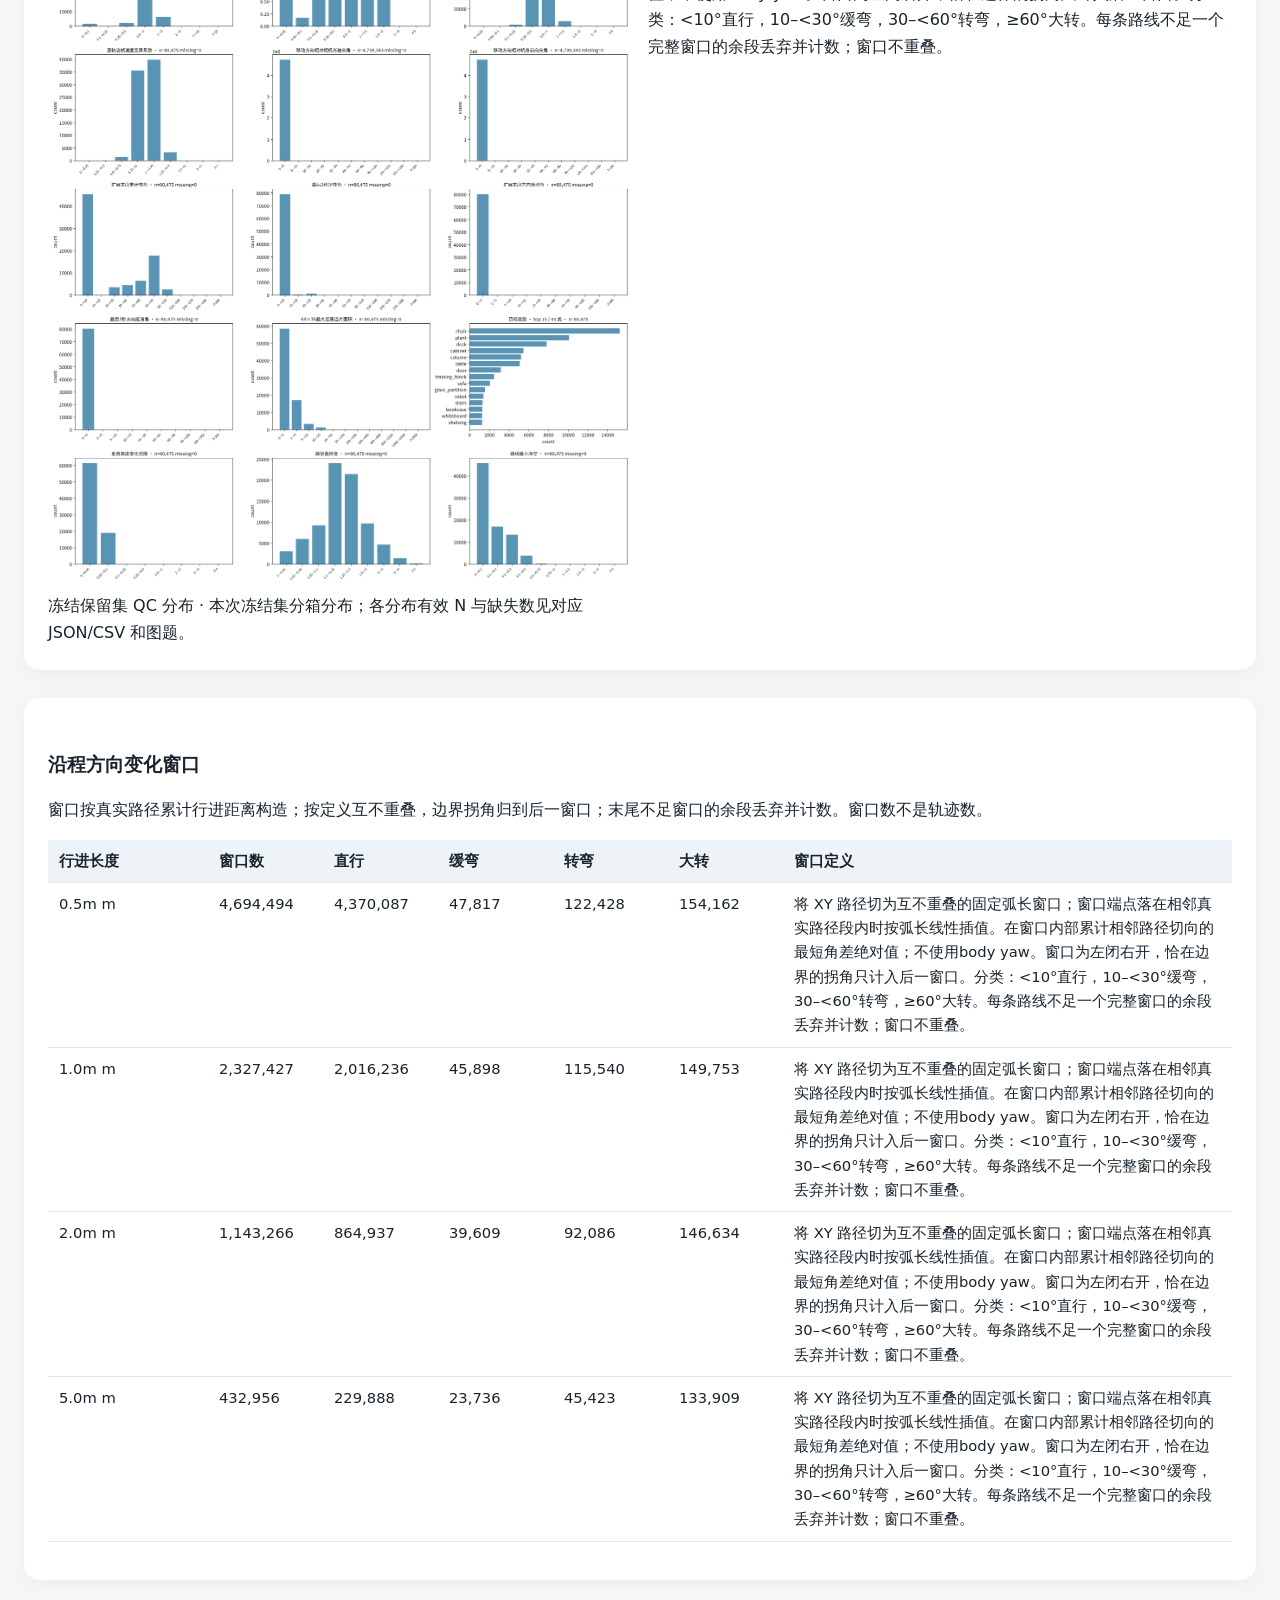
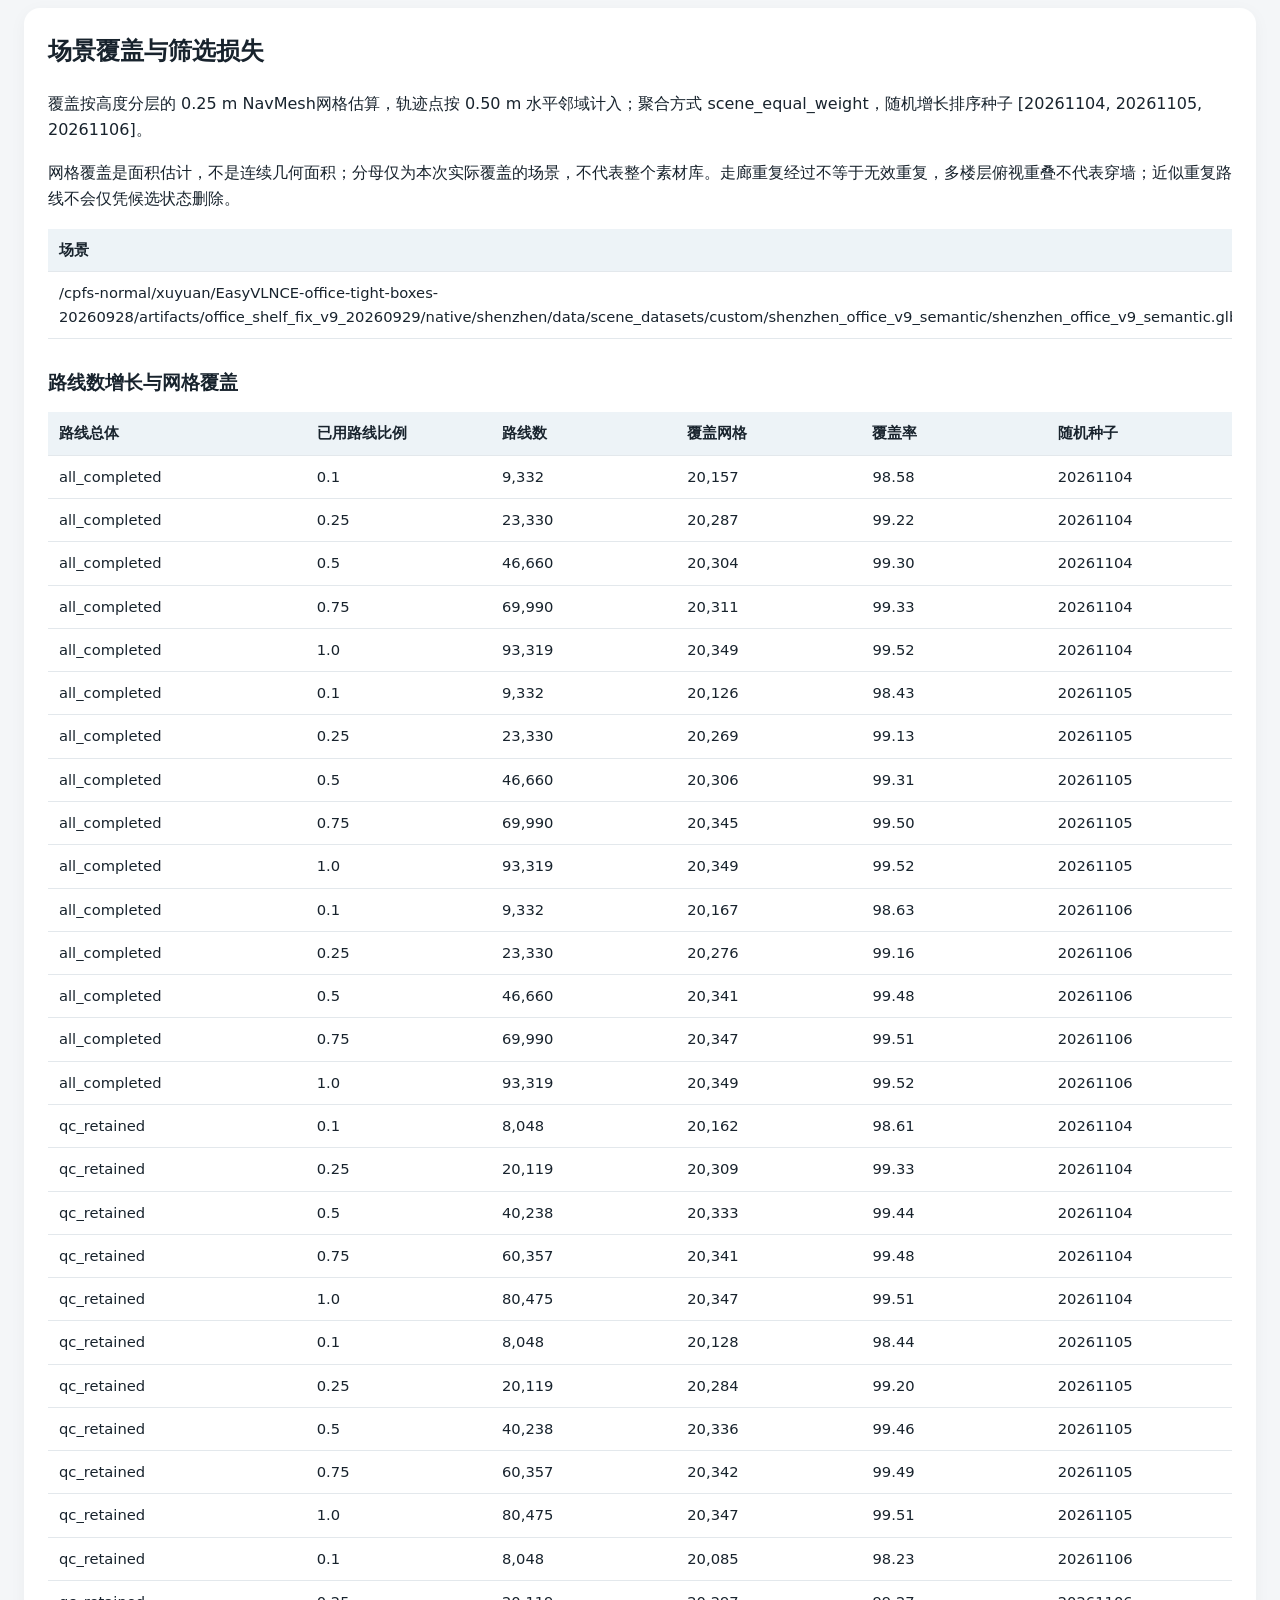
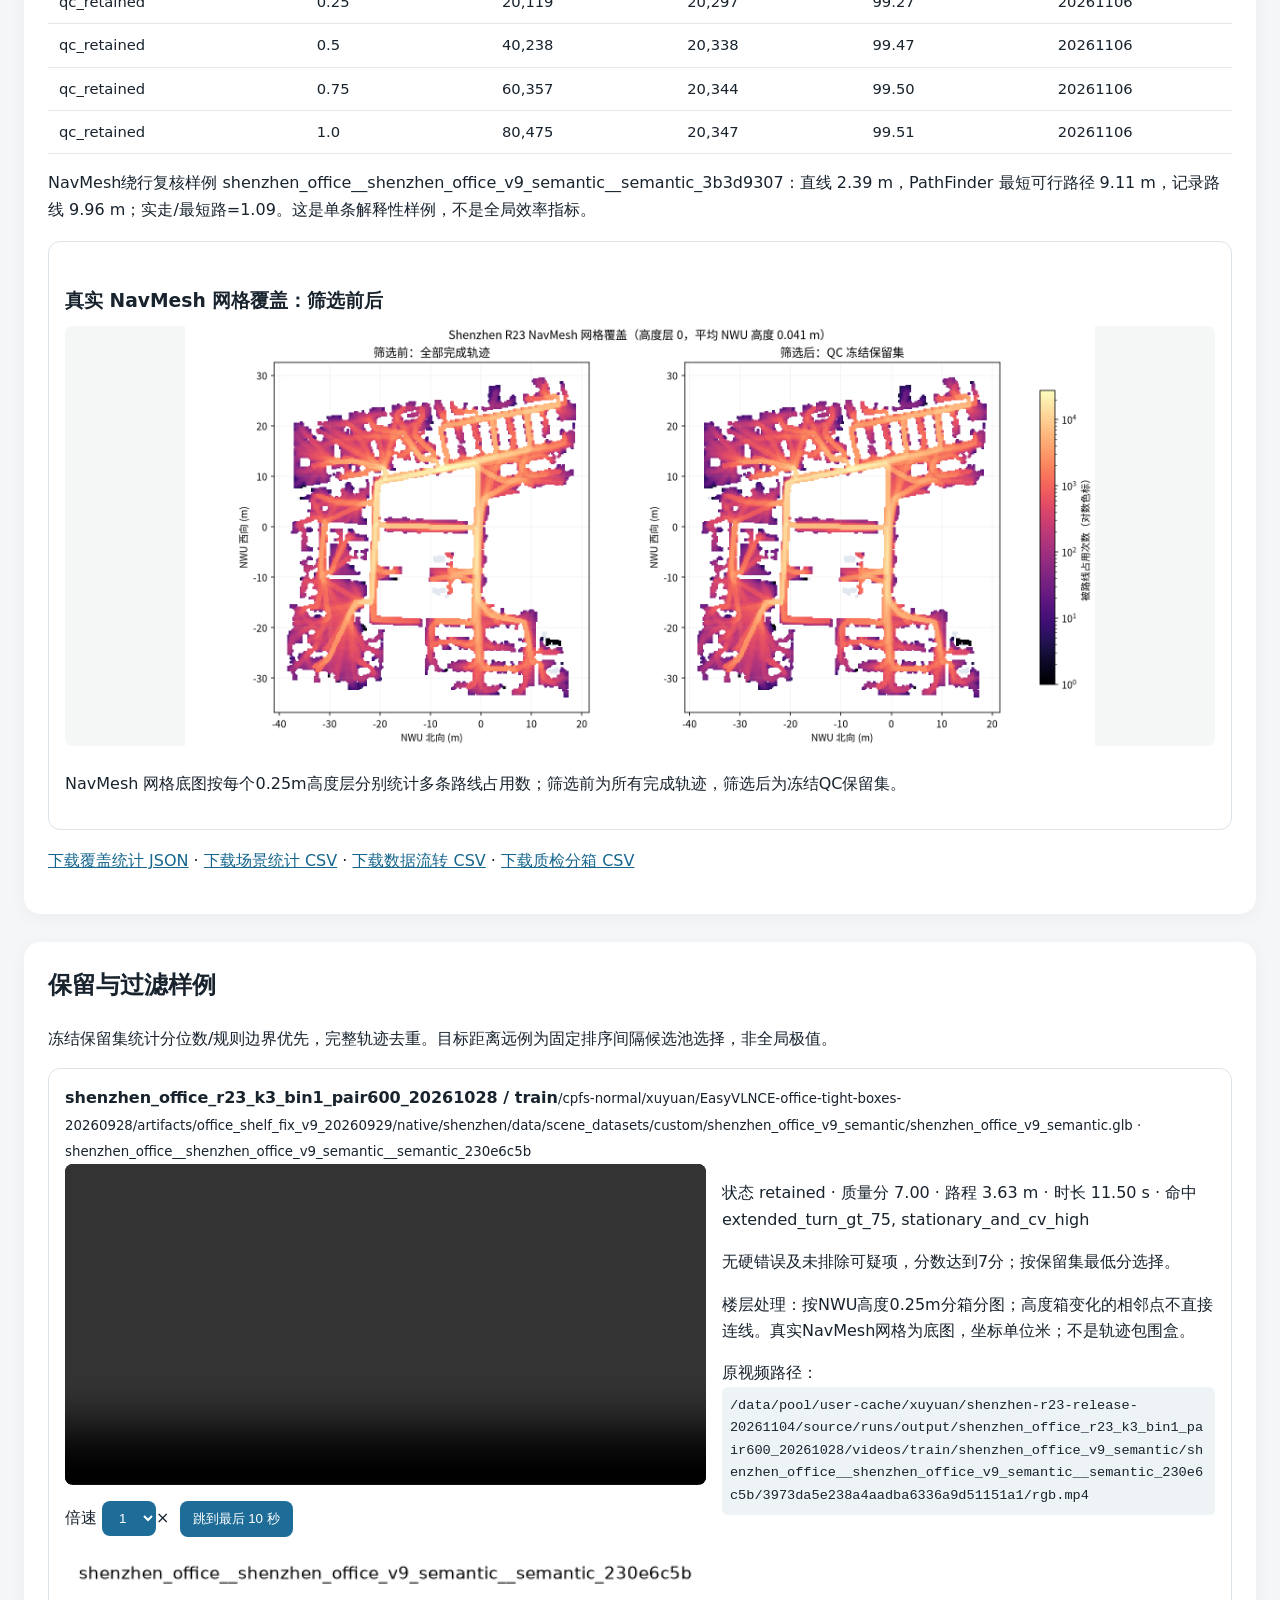
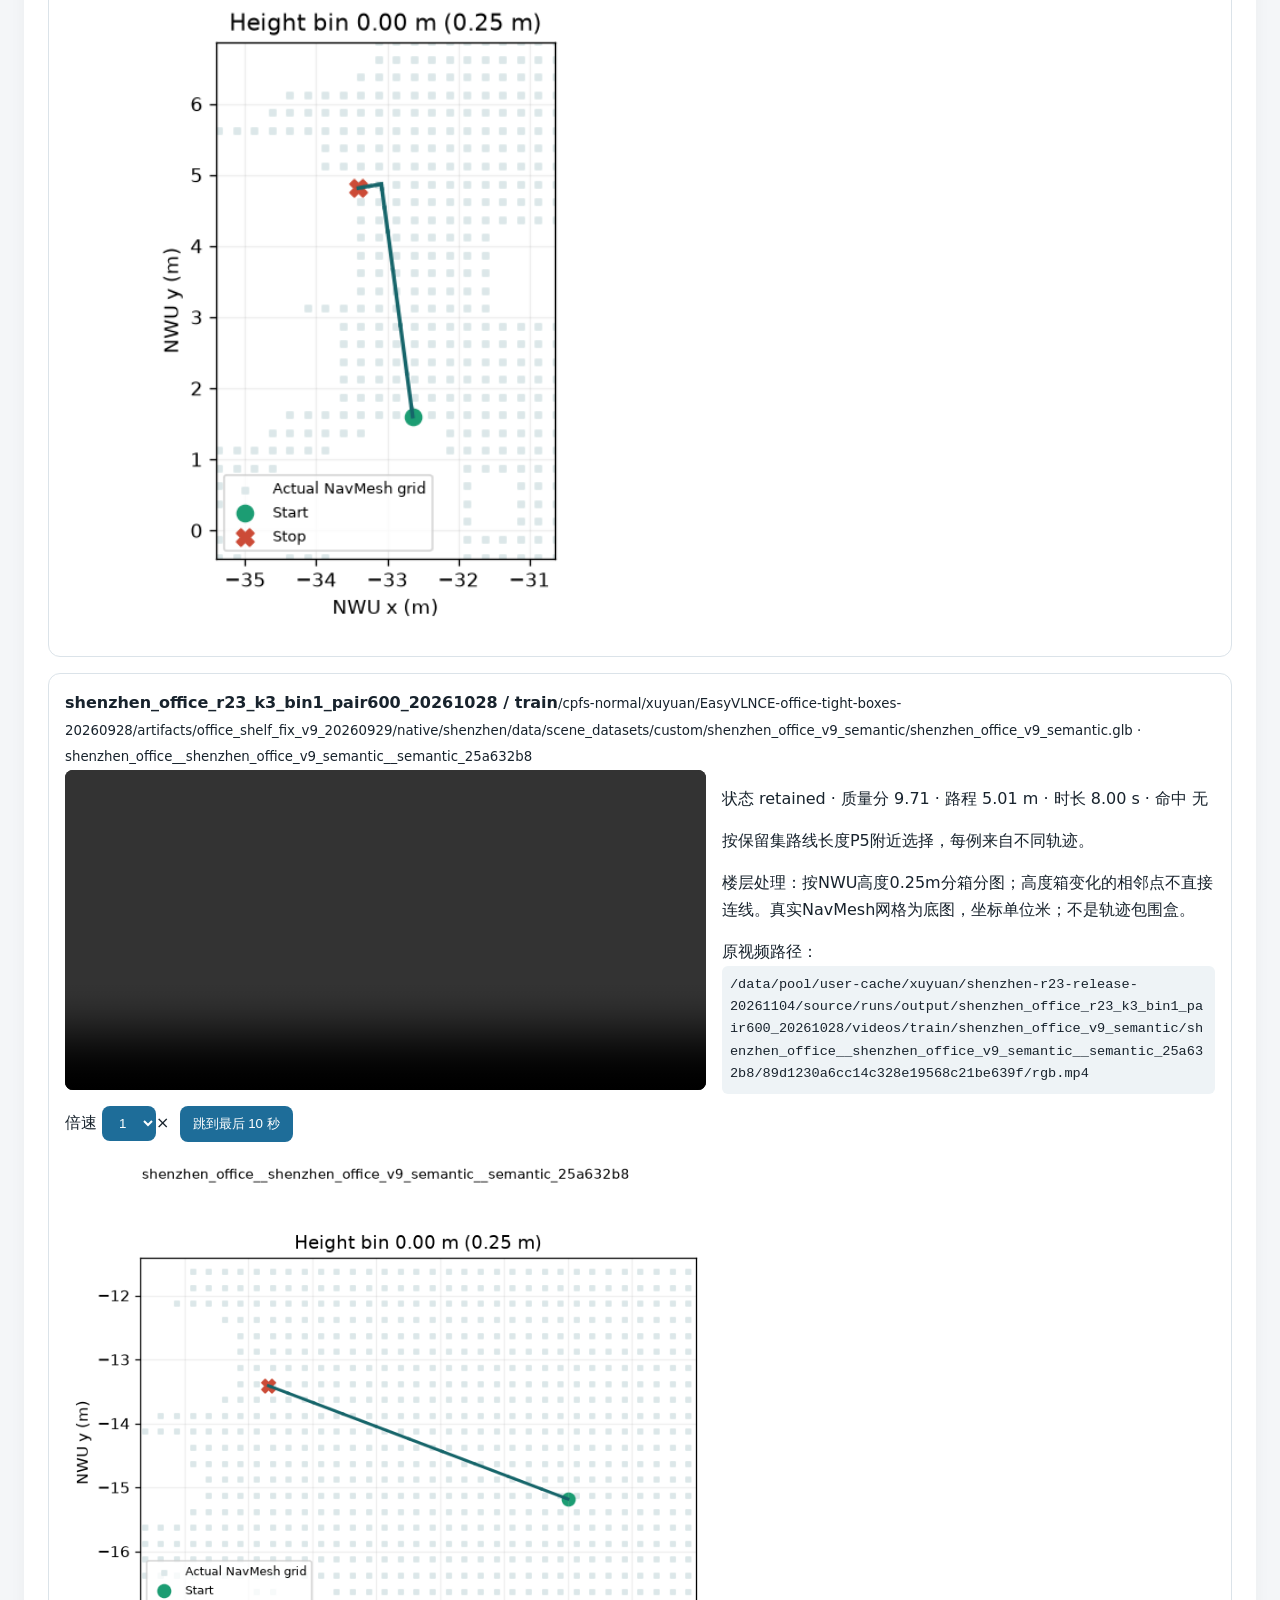
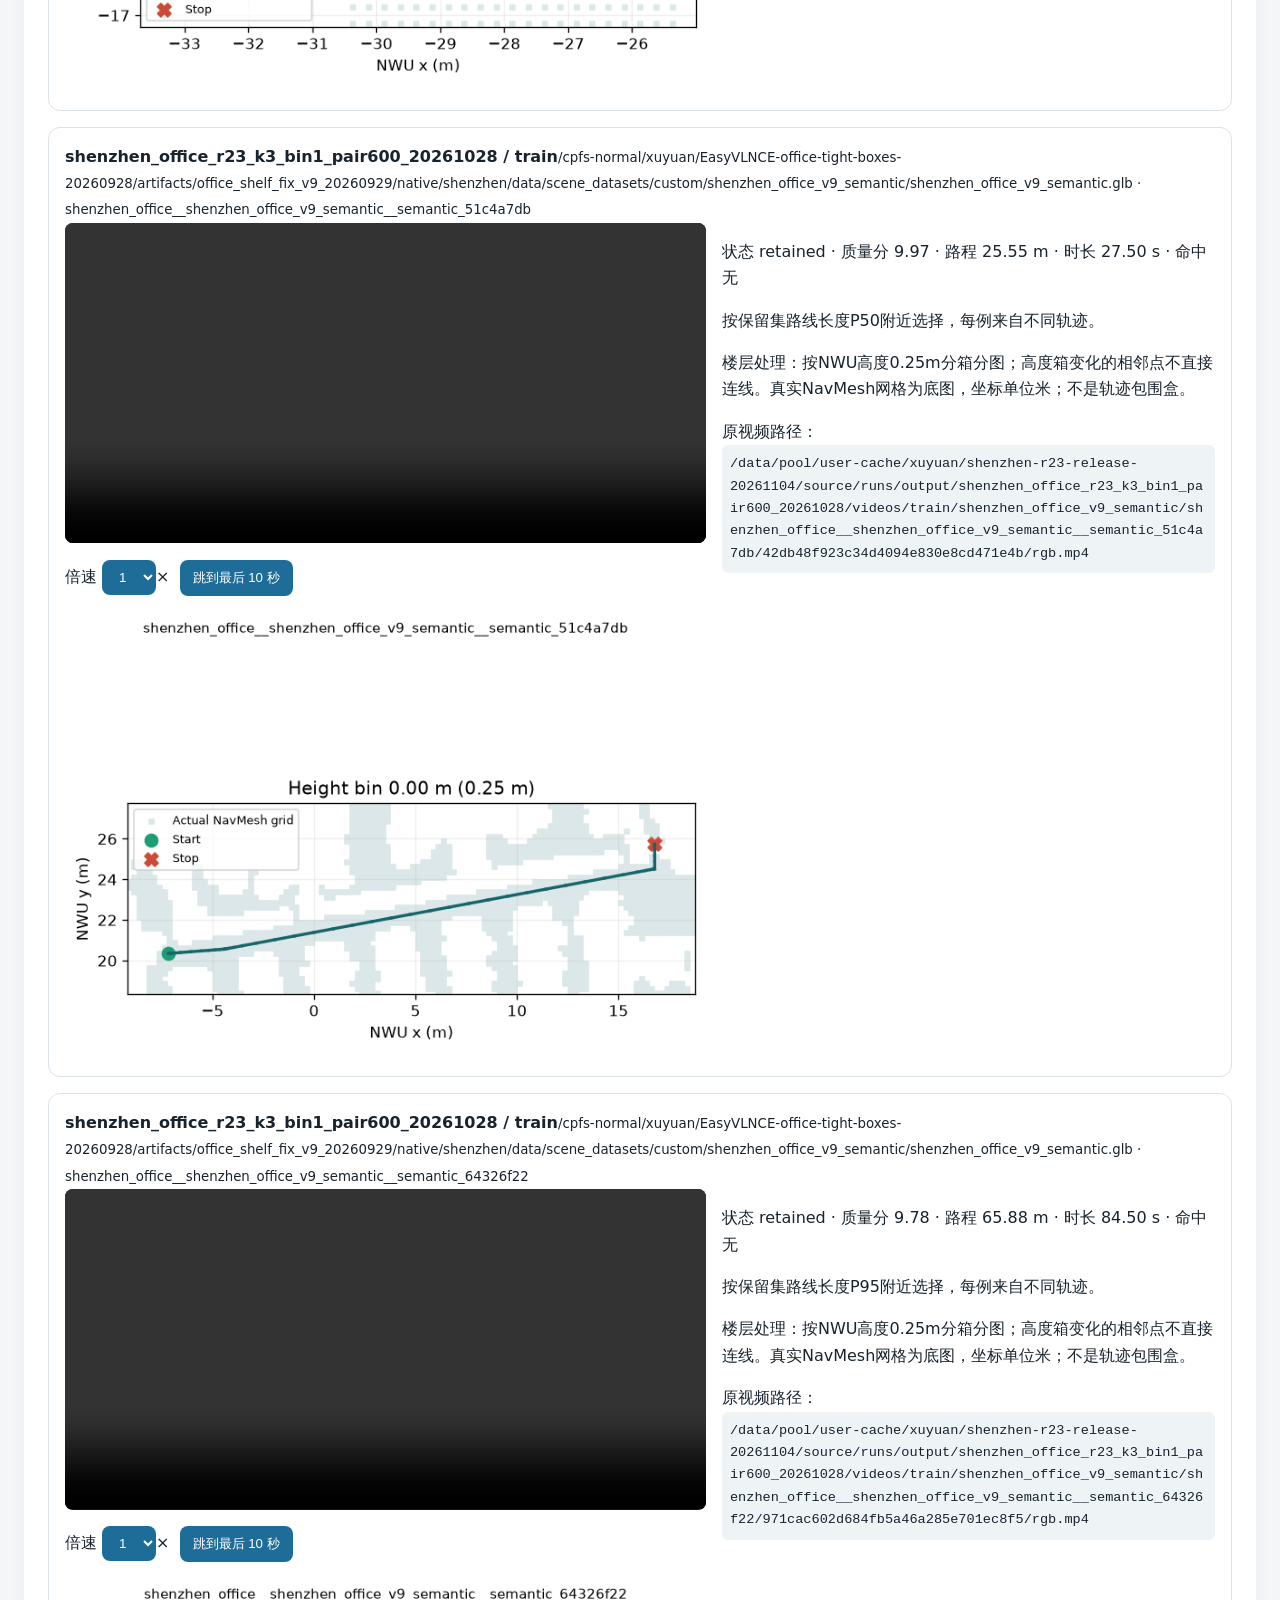
==== commit 35c5774d: "Merge K256 micro actions on RVQ-equivalent real observation nodes" ====
--- a/index.html
+++ b/index.html
@@ -1,4 +1,4 @@
-<!doctype html><html lang="zh-CN"><head><meta charset="utf-8"><meta name="viewport" content="width=device-width,initial-scale=1"><title>深圳 R23 数据质检报告 · 深圳 R23</title><link rel="stylesheet" href="assets/style.css"><script defer src="assets/script.js"></script></head><body><nav><a class="active" href="index.html">质检总报告</a><a class="" href="tokenizer.html">编码专题</a><a class="" href="training.html">数据与训练入口</a></nav><main><header class="hero"><p class="eyebrow">深圳 R23 · 数据发版报告</p><h1>深圳 R23 数据质检报告</h1><p>本页面由本次冻结数据、最终编码统计和交付清单生成。</p></header><section class="entry-path"><a class="button" href="training.html">数据与训练入口</a><p>最终交付根目录（CPFS 内部路径，可点击复制）：<code class="copy-path" title="点击复制">/cpfs-normal/xuyuan/data-workspace/shenzhen-r23-qc-k256-rvq-h5-20261104-v3-refit</code></p></section><section><h2>结论与数据边界</h2><div class="cards"><article class="card stat"><div class="stat-value">93,319</div><div class="stat-label">原始成功采集轨迹</div><small></small></article><article class="card stat"><div class="stat-value">80,475 · 86.2%</div><div class="stat-label">QC 冻结保留</div><small></small></article><article class="card stat"><div class="stat-value">954.0 小时</div><div class="stat-label">保留视频时长</div><small></small></article><article class="card stat"><div class="stat-value">1</div><div class="stat-label">有数据场景</div><small></small></article><article class="card stat"><div class="stat-value">80,475 / 6,868,697</div><div class="stat-label">K256 训练轨迹 / 样本</div><small></small></article><article class="card stat"><div class="stat-value">80,475 / 5,167,420</div><div class="stat-label">RVQ-H5 训练轨迹 / 节点</div><small></small></article></div><p class="lead">本批冻结训练数据可用于离线监督接入和编码复现。质检规则覆盖 93,319 条，正式QC视觉复核记录覆盖 66 条；另对 12 个报告样例查看了首/中/末共 36 张真实帧和NavMesh路线图，严重视觉错误确认数 0。两类复核范围不同；抽帧不能解释为全视频逐像素解码或证明所有帧均完好。</p><p>保留集包含对象目标 78,811 条、区域目标 1,664 条。停止距离采用各任务的目标注释 AABB，按 Habitat 到 NWU 变换后计算；并非独立视觉语义重标，也不证明目标逐帧可见或无遮挡。最大近黑连片为 5.51%（10%硬错误阈值），未达到阈值；本批没有近黑连片过滤命中，也没有确认严重缺面样例。统计抽样保留与过滤类别中明确缺失项：近黑连片过滤：本批没有符合条件的实际命中；未构造该类别。；确认严重缺面过滤：本批没有符合条件的实际命中；未构造该类别。。</p><p>筛选口径：分数保留两位后按 ≥7.0 比较；硬错误封顶并过滤；未排除 suspicious 过滤，review 单独记录。末段与最后 3 秒转向抵消角采用“sum(abs(turn))-abs(sum(turn)) = 2*min(positive,negative)”。规则命中可重叠，不能直接相加。成功合并跳帧作为监督粒度变化单列，不计为删除轨迹。</p><h3>QC互斥流转与下游编码</h3><div class="table-scroll"><table class=""><thead><tr><th>数据组</th><th>split</th><th>原始完成</th><th>QC其他过滤</th><th>重复路线排除</th><th>QC保留</th><th>未解GT</th><th>K256轨迹</th><th>K256样本</th><th>未解RVQ</th><th>RVQ轨迹</th><th>RVQ节点</th><th>成功跳过帧*</th></tr></thead><tbody><tr><td>shenzhen_office_r23_k3_bin1_20261028</td><td>train</td><td>1,970</td><td>207</td><td>1,760</td><td>3</td><td>0</td><td>3</td><td>162</td><td>0</td><td>3</td><td>122</td><td>40</td></tr><tr><td>shenzhen_office_r23_k3_bin1_pair600_20261028</td><td>train</td><td>91,346</td><td>10,874</td><td>0</td><td>80,472</td><td>0</td><td>80,472</td><td>6,868,535</td><td>0</td><td>80,472</td><td>5,167,298</td><td>1,701,237</td></tr><tr><td>shenzhen_r23_smoke_20261028</td><td>train</td><td>3</td><td>0</td><td>3</td><td>0</td><td>0</td><td>0</td><td>0</td><td>0</td><td>0</td><td>0</td><td>0</td></tr></tbody></table></div><p>互斥 QC 分母关系为原始完成 = QC其他过滤 + 重复路线排除 + QC保留；QC_filtered 原始字段包含重复路线排除，表中已拆分以免重复相加。下游 unresolved 和编码数量是后续阶段，不与QC排除项相加。成功合并跳过帧是监督节点变化，不计为删除轨迹。失败采集不进入该QC保留率分母。</p><details><summary>互斥主原因计数（与可能重叠的规则命中分开）</summary><div class="table-scroll"><table class=""><thead><tr><th>主原因</th><th>轨迹数</th><th>说明</th></tr></thead><tbody><tr><td>duplicate_train_identity_or_full_trajectory</td><td>1,763</td><td>互斥总账以数据流转表为准</td></tr><tr><td>extended_turn_gt_95</td><td>7,964</td><td>互斥总账以数据流转表为准</td></tr><tr><td>extended_reversal_gt_10</td><td>1,235</td><td>互斥总账以数据流转表为准</td></tr><tr><td>suspicious/contrast_lt_7</td><td>1,817</td><td>互斥总账以数据流转表为准</td></tr><tr><td>quality_score&lt;7.0</td><td>65</td><td>互斥总账以数据流转表为准</td></tr><tr><td>retained</td><td>80,475</td><td>互斥总账以数据流转表为准</td></tr></tbody></table></div></details></section><section><h2>主要发现</h2><p>冻结保留集路线长度 P50/P95 为 25.55/65.88 m；终点到目标注释水平 AABB 距离 P50/P95 为 0.93/1.00 m。原始帧间速度 P50/P95 为 0.48/1.96 m/s，原始动作数 P50/P95 为 78/165。NavMesh覆盖从 99.52% 变为 99.51%；冻结筛选后网格覆盖损失 2 个 cell。同一 80,475 条轨迹的全程开环终点位置误差均值为 K256 0.33 m、RVQ-H5 0.30 m，此误差比较只说明离线重建结果，不代表导航策略成功率。高重复占用率描述路线对网格的重访，不等同于无效数据。</p></section><details><summary>评分、阈值及详细定义</summary><pre>{
+<!doctype html><html lang="zh-CN"><head><meta charset="utf-8"><meta name="viewport" content="width=device-width,initial-scale=1"><title>深圳 R23 数据质检报告 · 深圳 R23</title><link rel="stylesheet" href="assets/style.css"><script defer src="assets/script.js"></script></head><body><nav><a class="active" href="index.html">质检总报告</a><a class="" href="tokenizer.html">编码专题</a><a class="" href="training.html">数据与训练入口</a></nav><main><header class="hero"><p class="eyebrow">深圳 R23 · 数据发版报告</p><h1>深圳 R23 数据质检报告</h1><p>本页面由本次冻结数据、最终编码统计和交付清单生成。</p></header><section class="entry-path"><a class="button" href="training.html">数据与训练入口</a><p>最终交付根目录（CPFS 内部路径，可点击复制）：<code class="copy-path" title="点击复制">/cpfs-normal/xuyuan/data-workspace/shenzhen-r23-qc-k256-rvq-h5-20261104-v4-macro-k256</code></p></section><section><h2>结论与数据边界</h2><div class="cards"><article class="card stat"><div class="stat-value">93,319</div><div class="stat-label">原始成功采集轨迹</div><small></small></article><article class="card stat"><div class="stat-value">80,475 · 86.2%</div><div class="stat-label">QC 冻结保留</div><small></small></article><article class="card stat"><div class="stat-value">954.0 小时</div><div class="stat-label">保留视频时长</div><small></small></article><article class="card stat"><div class="stat-value">1</div><div class="stat-label">有数据场景</div><small></small></article><article class="card stat"><div class="stat-value">80,475 / 5,167,420</div><div class="stat-label">K256 训练轨迹 / 样本</div><small></small></article><article class="card stat"><div class="stat-value">80,475 / 5,167,420</div><div class="stat-label">RVQ-H5 训练轨迹 / 节点</div><small></small></article></div><p class="lead">本批冻结训练数据可用于离线监督接入和编码复现。质检规则覆盖 93,319 条，正式QC视觉复核记录覆盖 66 条；另对 12 个报告样例查看了首/中/末共 36 张真实帧和NavMesh路线图，严重视觉错误确认数 0。两类复核范围不同；抽帧不能解释为全视频逐像素解码或证明所有帧均完好。</p><p>保留集包含对象目标 78,811 条、区域目标 1,664 条。停止距离采用各任务的目标注释 AABB，按 Habitat 到 NWU 变换后计算；并非独立视觉语义重标，也不证明目标逐帧可见或无遮挡。最大近黑连片为 5.51%（10%硬错误阈值），未达到阈值；本批没有近黑连片过滤命中，也没有确认严重缺面样例。统计抽样保留与过滤类别中明确缺失项：近黑连片过滤：本批没有符合条件的实际命中；未构造该类别。；确认严重缺面过滤：本批没有符合条件的实际命中；未构造该类别。。</p><p>筛选口径：分数保留两位后按 ≥7.0 比较；硬错误封顶并过滤；未排除 suspicious 过滤，review 单独记录。末段与最后 3 秒转向抵消角采用“sum(abs(turn))-abs(sum(turn)) = 2*min(positive,negative)”。规则命中可重叠，不能直接相加。成功合并跳帧作为监督粒度变化单列，不计为删除轨迹。</p><p><strong>本版K256已与RVQ-H5共用真实宏节点。</strong>合并跳过原始帧 1,701,277 个，保留真实首末帧；全部 5,086,945 个GT及解码运动动作，按位移≤10cm且转角≤10°检查，细碎残留均为0。末端最后一个运动动作由原始 56,380 条细碎尾段降至0条；停止监督独立保留。完整检查与误差代价见<a href="tokenizer.html">编码专题</a>。</p><h3>QC互斥流转与下游编码</h3><div class="table-scroll"><table class=""><thead><tr><th>数据组</th><th>split</th><th>原始完成</th><th>QC其他过滤</th><th>重复路线排除</th><th>QC保留</th><th>未解GT</th><th>K256轨迹</th><th>K256样本</th><th>未解RVQ</th><th>RVQ轨迹</th><th>RVQ节点</th><th>成功跳过帧*</th></tr></thead><tbody><tr><td>shenzhen_office_r23_k3_bin1_20261028</td><td>train</td><td>1,970</td><td>207</td><td>1,760</td><td>3</td><td>0</td><td>3</td><td>122</td><td>0</td><td>3</td><td>122</td><td>40</td></tr><tr><td>shenzhen_office_r23_k3_bin1_pair600_20261028</td><td>train</td><td>91,346</td><td>10,874</td><td>0</td><td>80,472</td><td>0</td><td>80,472</td><td>5,167,298</td><td>0</td><td>80,472</td><td>5,167,298</td><td>1,701,237</td></tr><tr><td>shenzhen_r23_smoke_20261028</td><td>train</td><td>3</td><td>0</td><td>3</td><td>0</td><td>0</td><td>0</td><td>0</td><td>0</td><td>0</td><td>0</td><td>0</td></tr></tbody></table></div><p>互斥 QC 分母关系为原始完成 = QC其他过滤 + 重复路线排除 + QC保留；QC_filtered 原始字段包含重复路线排除，表中已拆分以免重复相加。下游 unresolved 和编码数量是后续阶段，不与QC排除项相加。成功合并跳过帧是监督节点变化，不计为删除轨迹。失败采集不进入该QC保留率分母。</p><details><summary>互斥主原因计数（与可能重叠的规则命中分开）</summary><div class="table-scroll"><table class=""><thead><tr><th>主原因</th><th>轨迹数</th><th>说明</th></tr></thead><tbody><tr><td>duplicate_train_identity_or_full_trajectory</td><td>1,763</td><td>互斥总账以数据流转表为准</td></tr><tr><td>extended_turn_gt_95</td><td>7,964</td><td>互斥总账以数据流转表为准</td></tr><tr><td>extended_reversal_gt_10</td><td>1,235</td><td>互斥总账以数据流转表为准</td></tr><tr><td>suspicious/contrast_lt_7</td><td>1,817</td><td>互斥总账以数据流转表为准</td></tr><tr><td>quality_score&lt;7.0</td><td>65</td><td>互斥总账以数据流转表为准</td></tr><tr><td>retained</td><td>80,475</td><td>互斥总账以数据流转表为准</td></tr></tbody></table></div></details></section><section><h2>主要发现</h2><p>冻结保留集路线长度 P50/P95 为 25.55/65.88 m；终点到目标注释水平 AABB 距离 P50/P95 为 0.93/1.00 m。原始帧间速度 P50/P95 为 0.48/1.96 m/s，原始动作数 P50/P95 为 78/165。NavMesh覆盖从 99.52% 变为 99.51%；冻结筛选后网格覆盖损失 2 个 cell。同一 80,475 条轨迹的全程开环终点位置误差均值为 K256 0.59 m、RVQ-H5 0.30 m，此误差比较只说明离线重建结果，不代表导航策略成功率。高重复占用率描述路线对网格的重访，不等同于无效数据。</p></section><details><summary>评分、阈值及详细定义</summary><pre>{
   &quot;missingness&quot;: {
     &quot;path_length_m&quot;: {
       &quot;n&quot;: 80475,
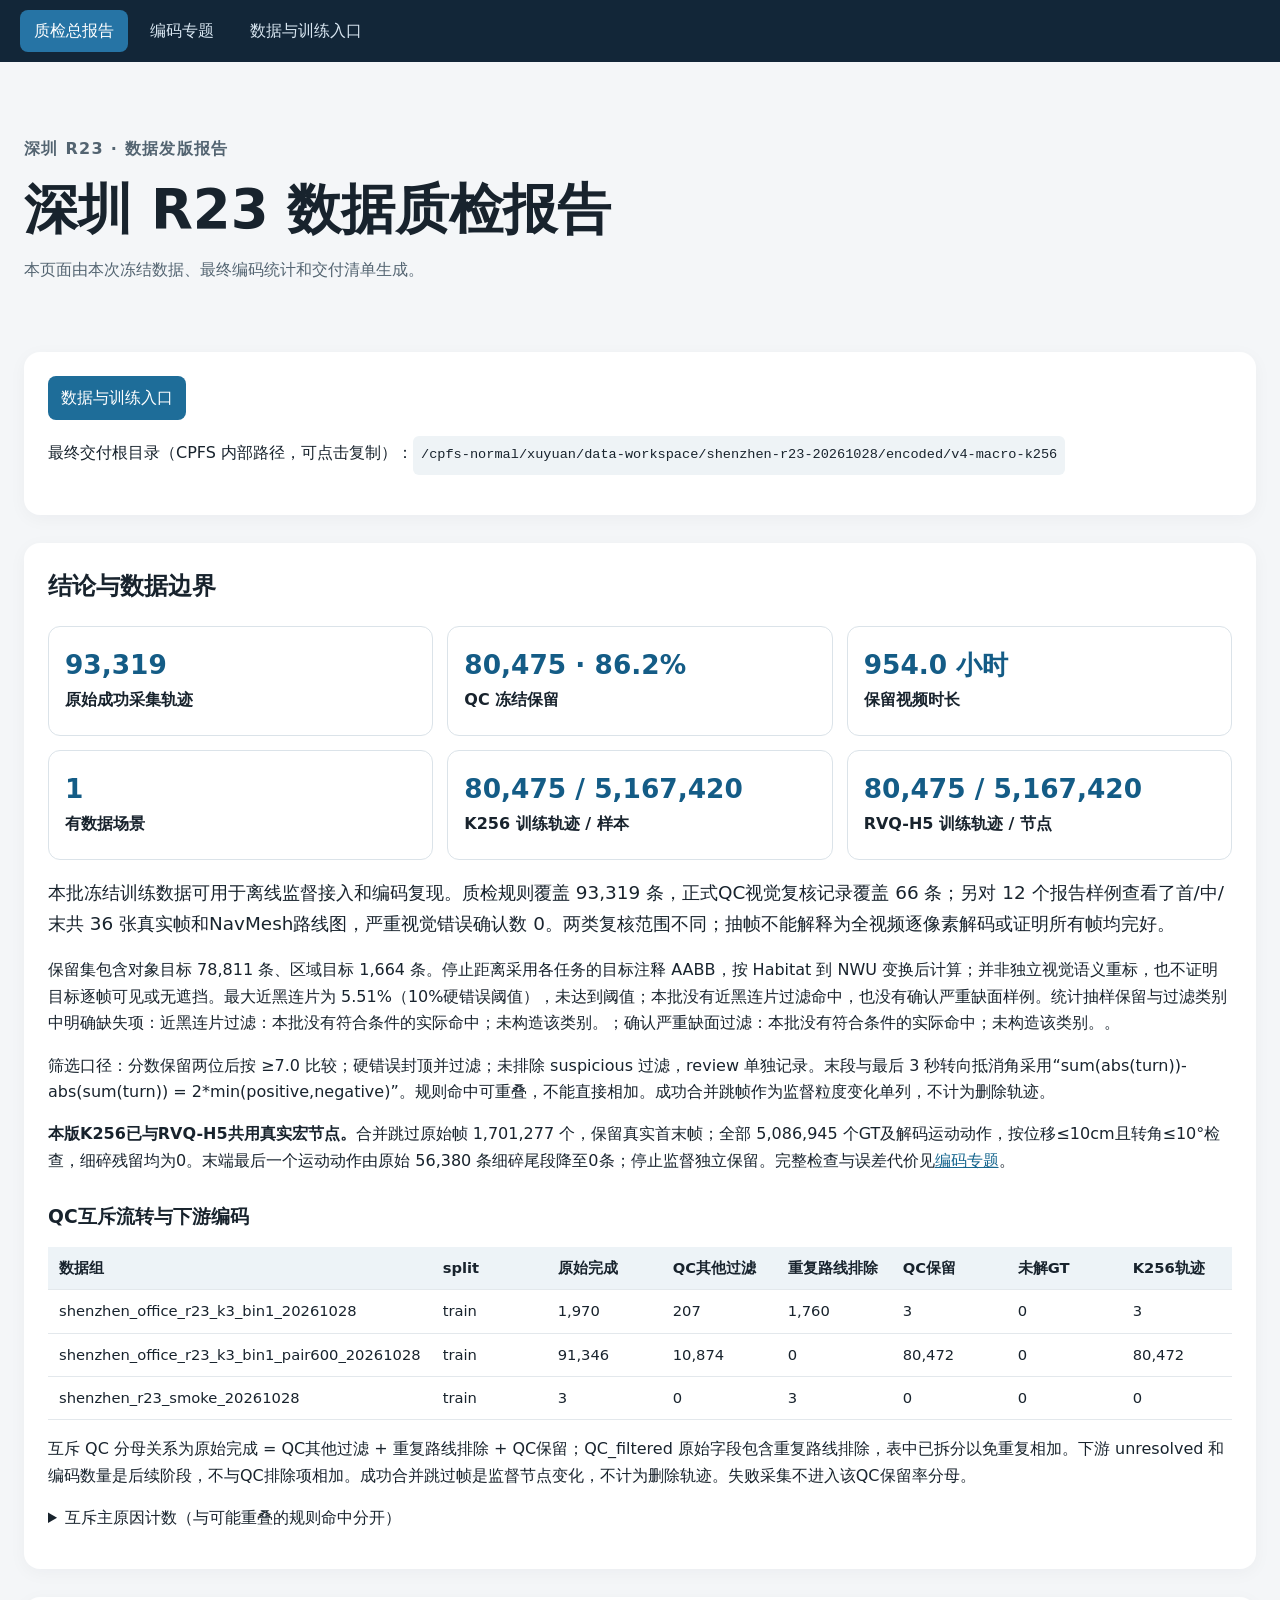
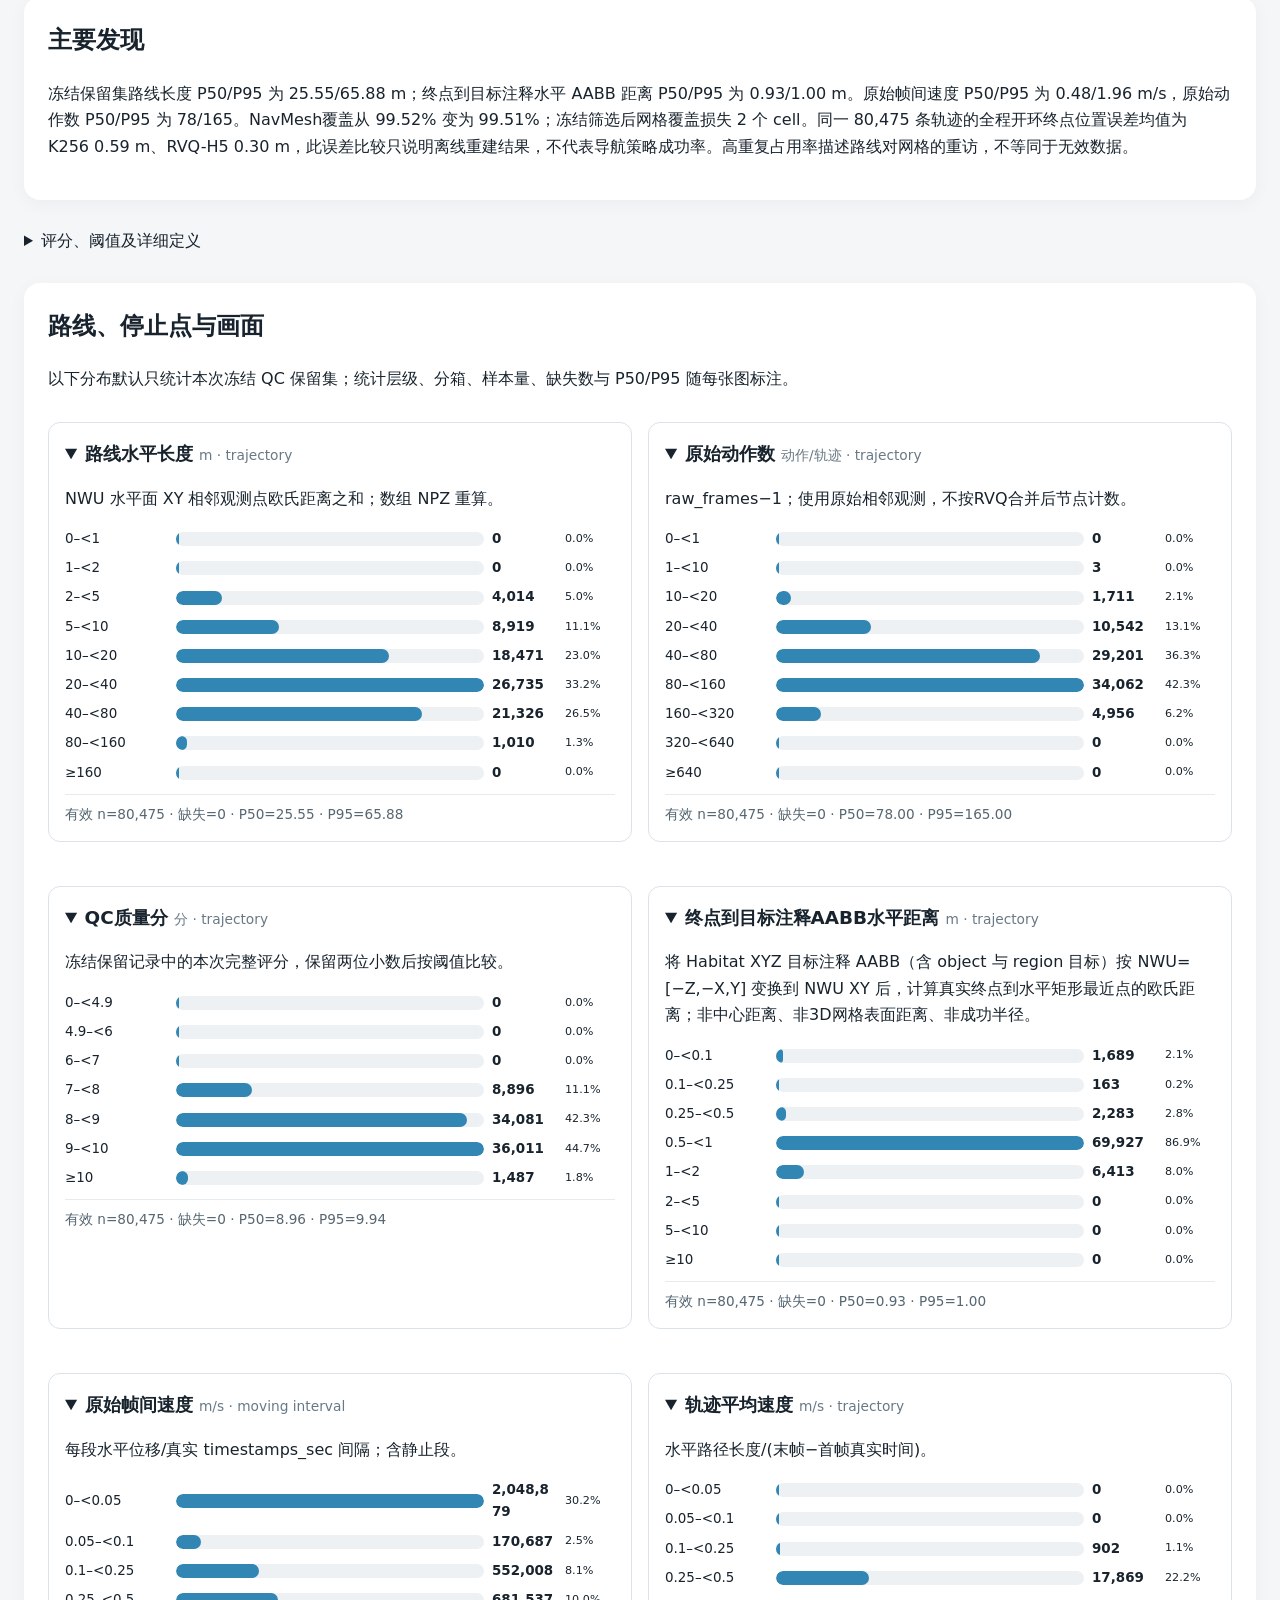
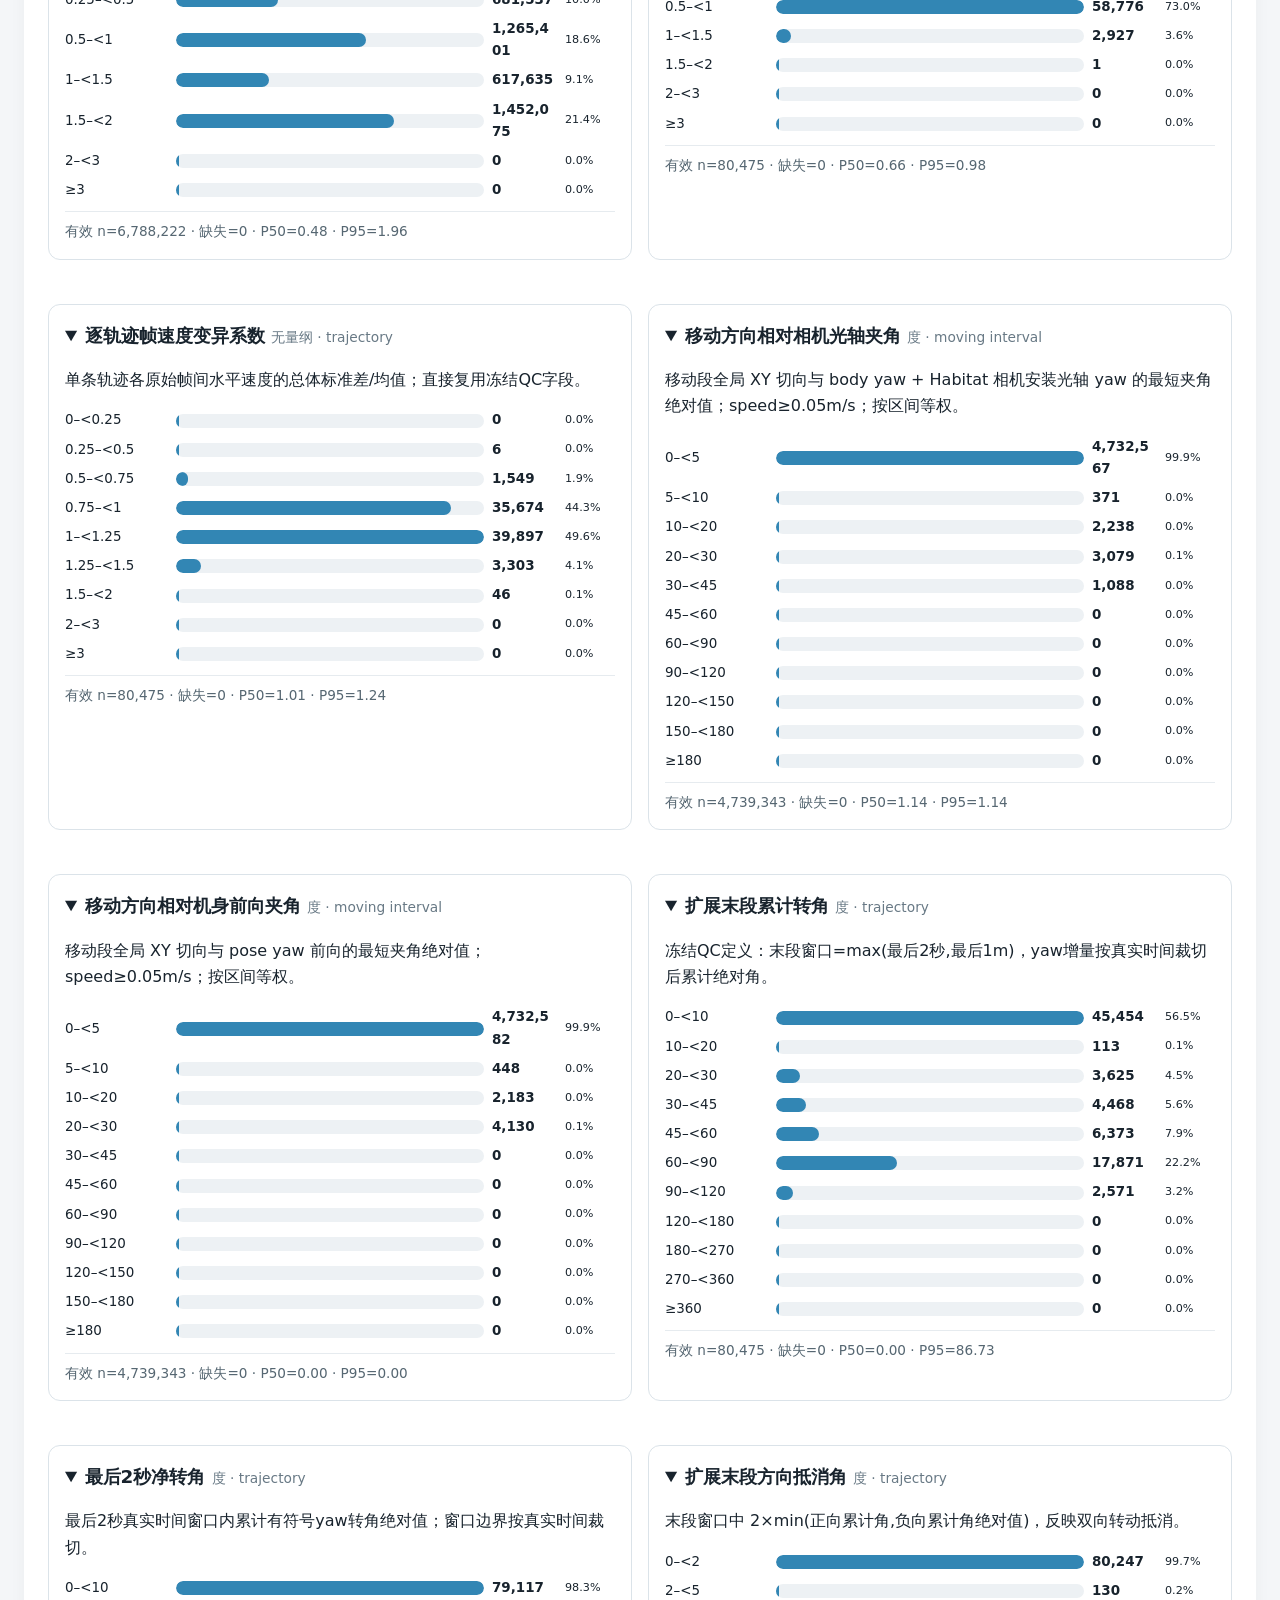
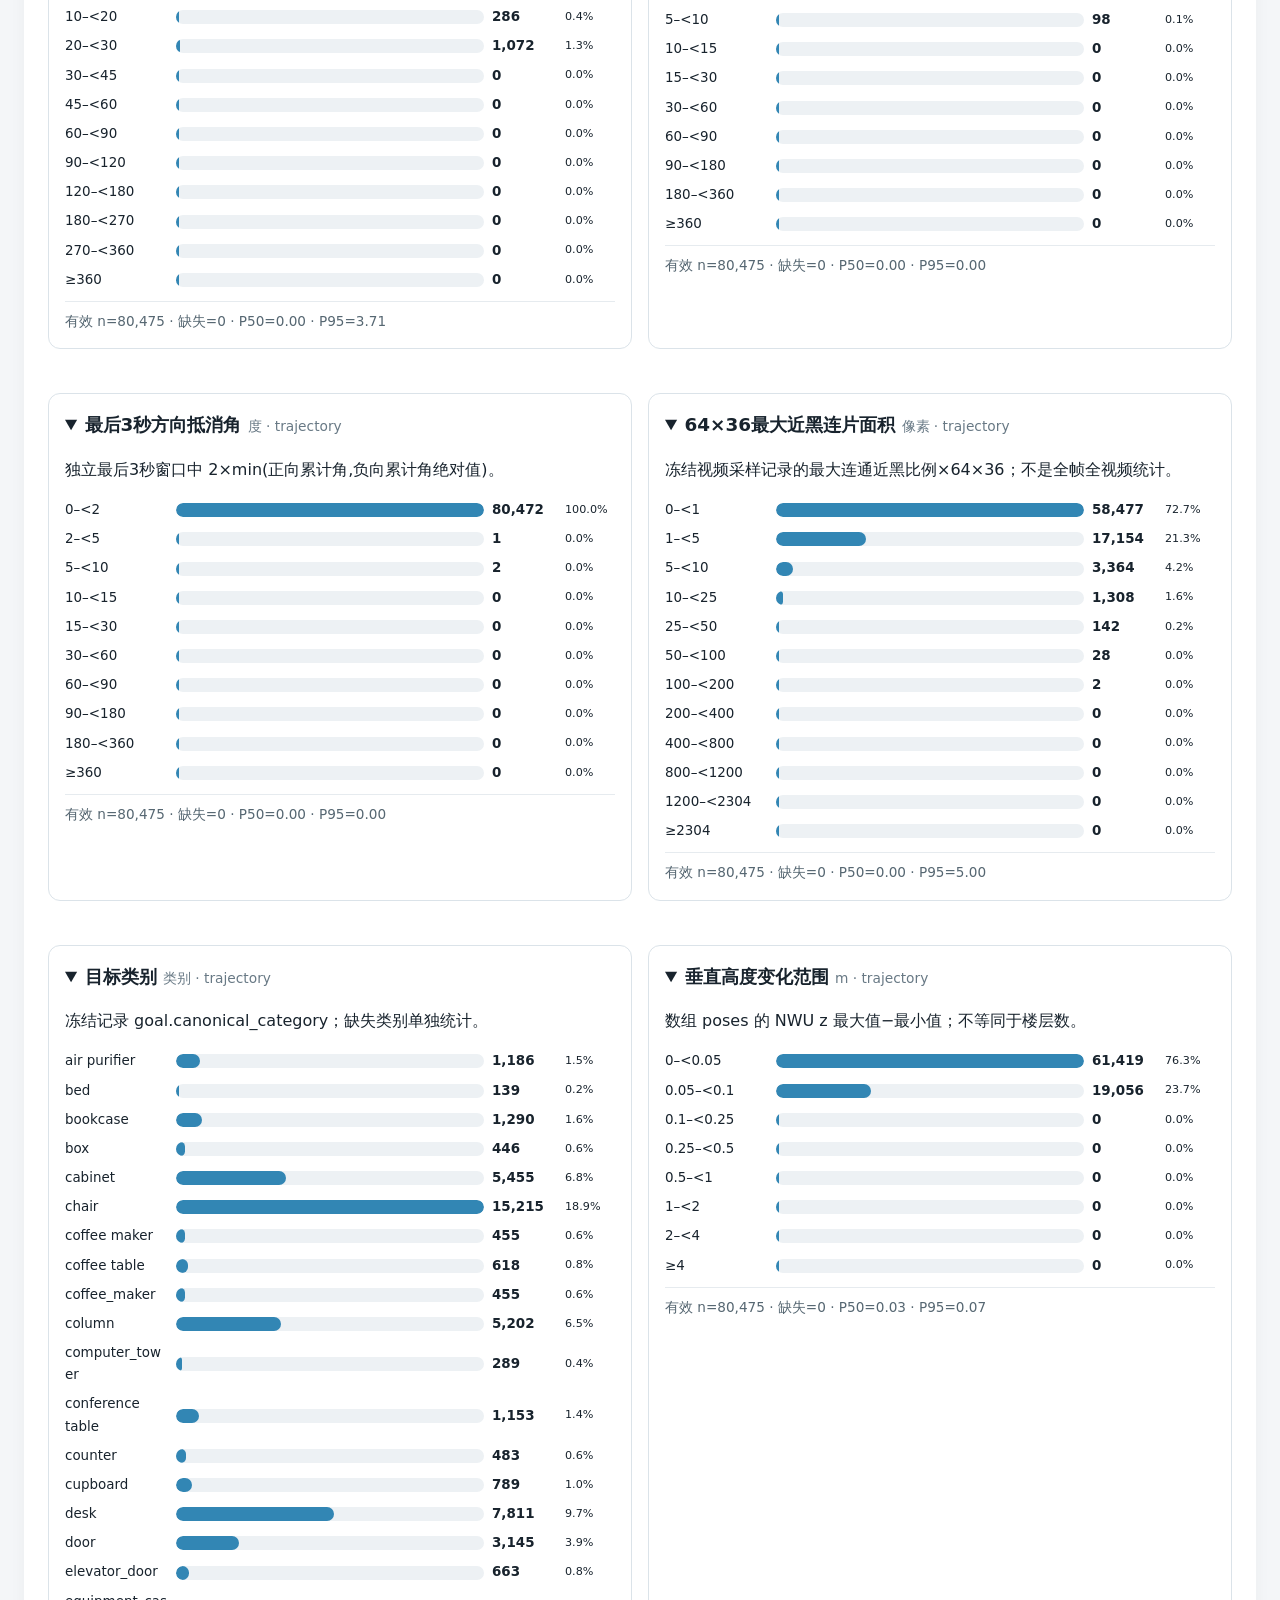
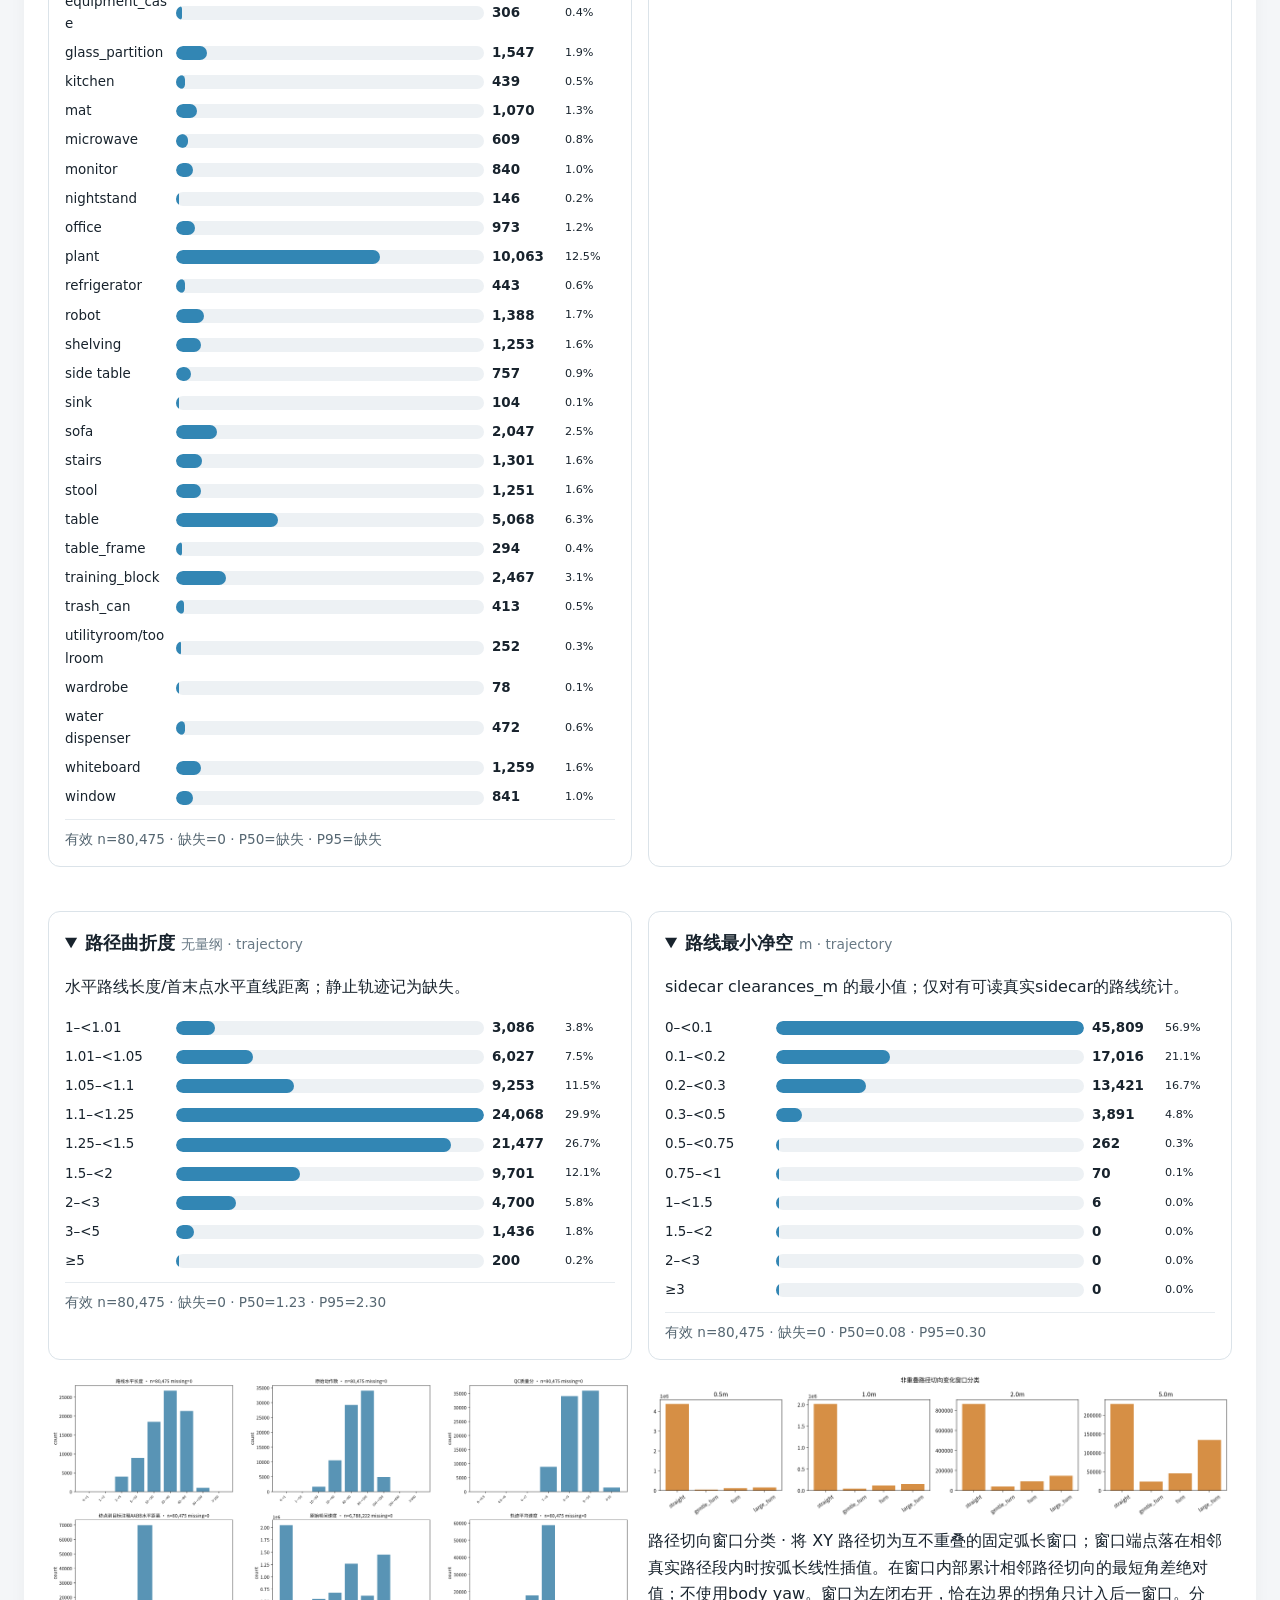
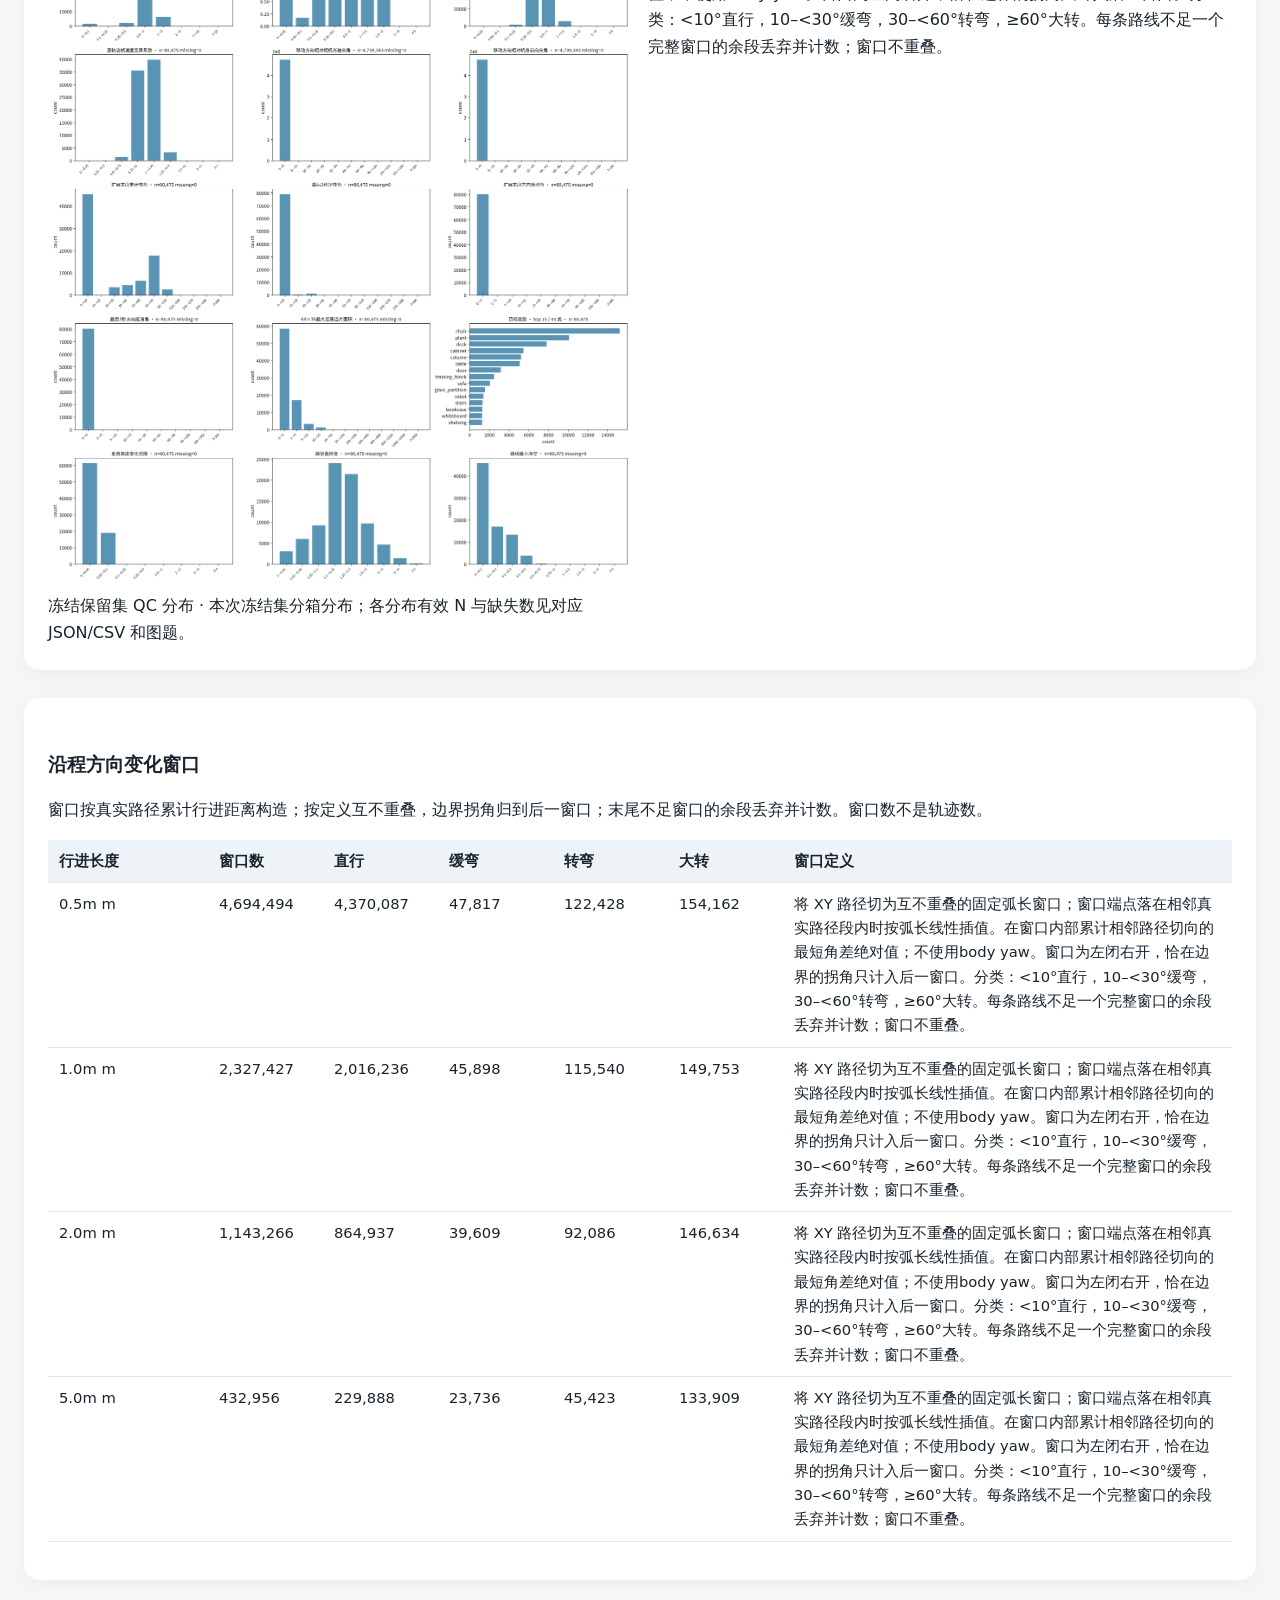
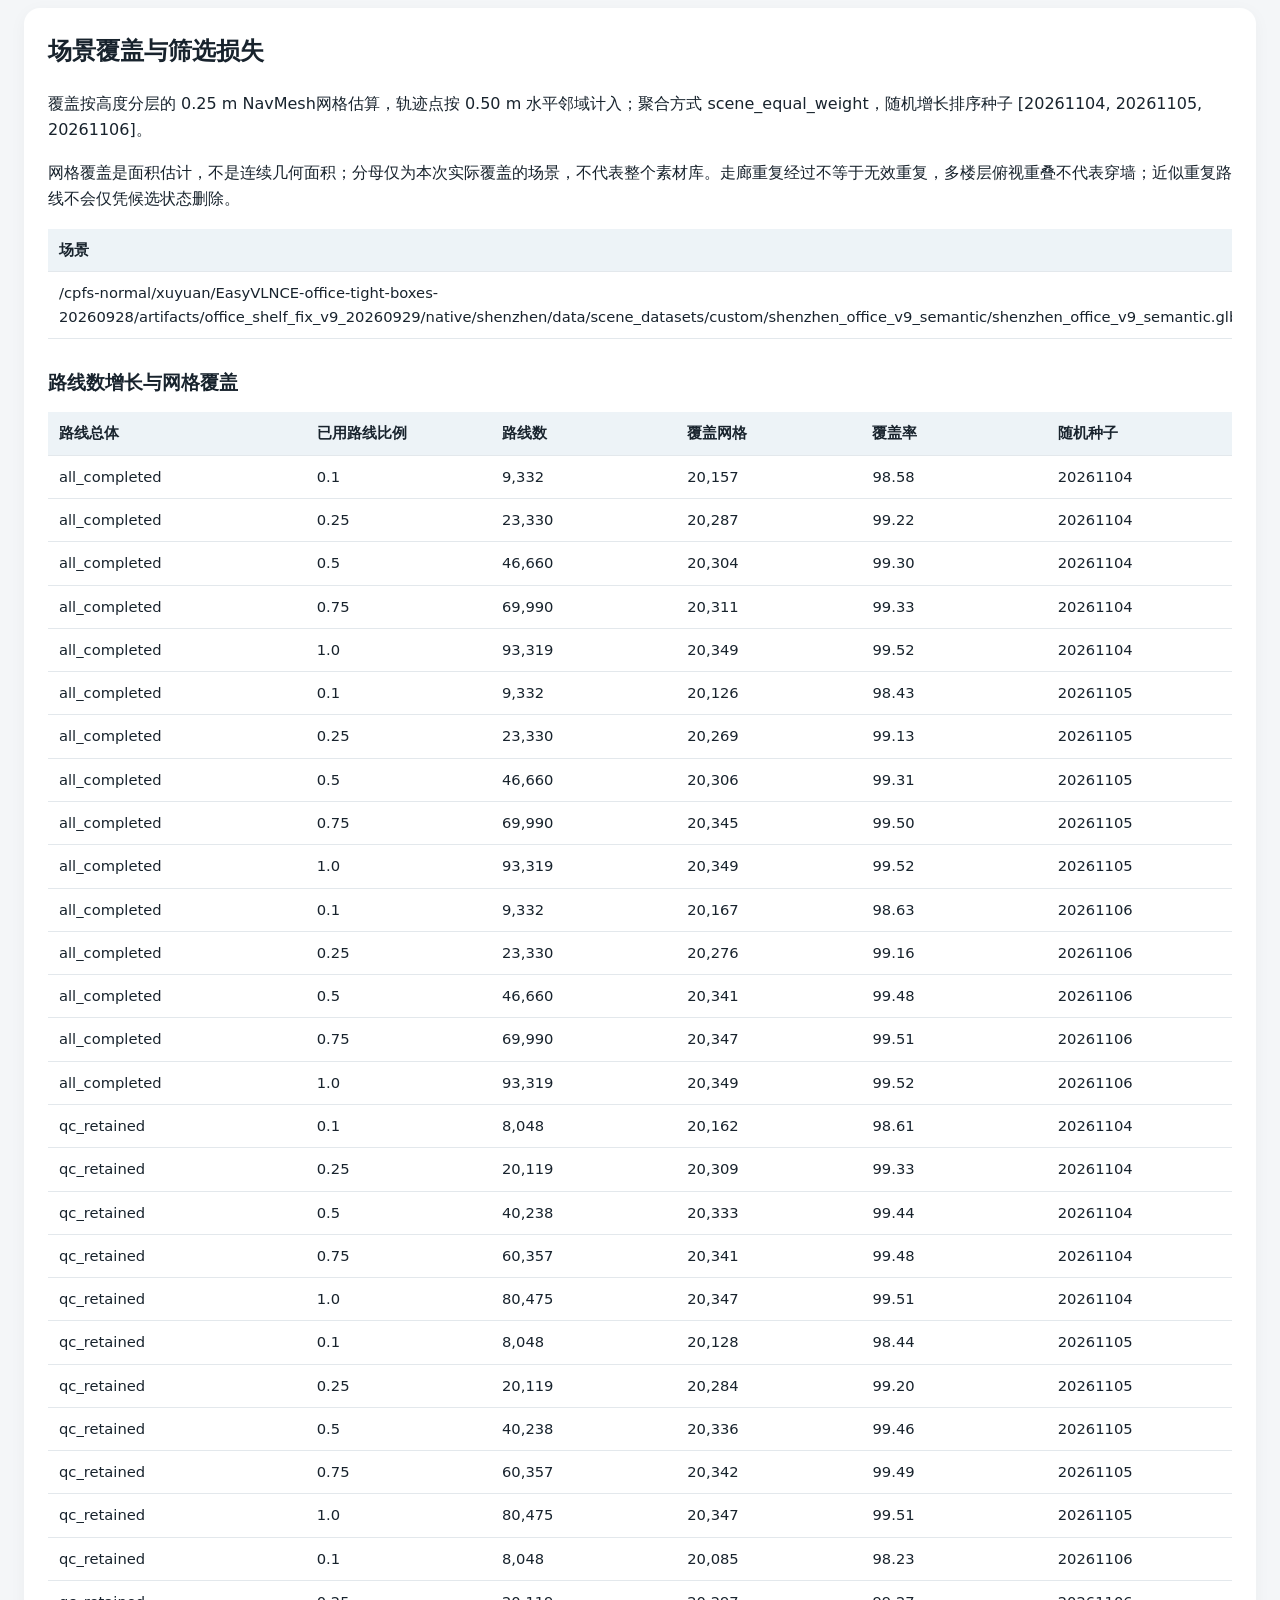
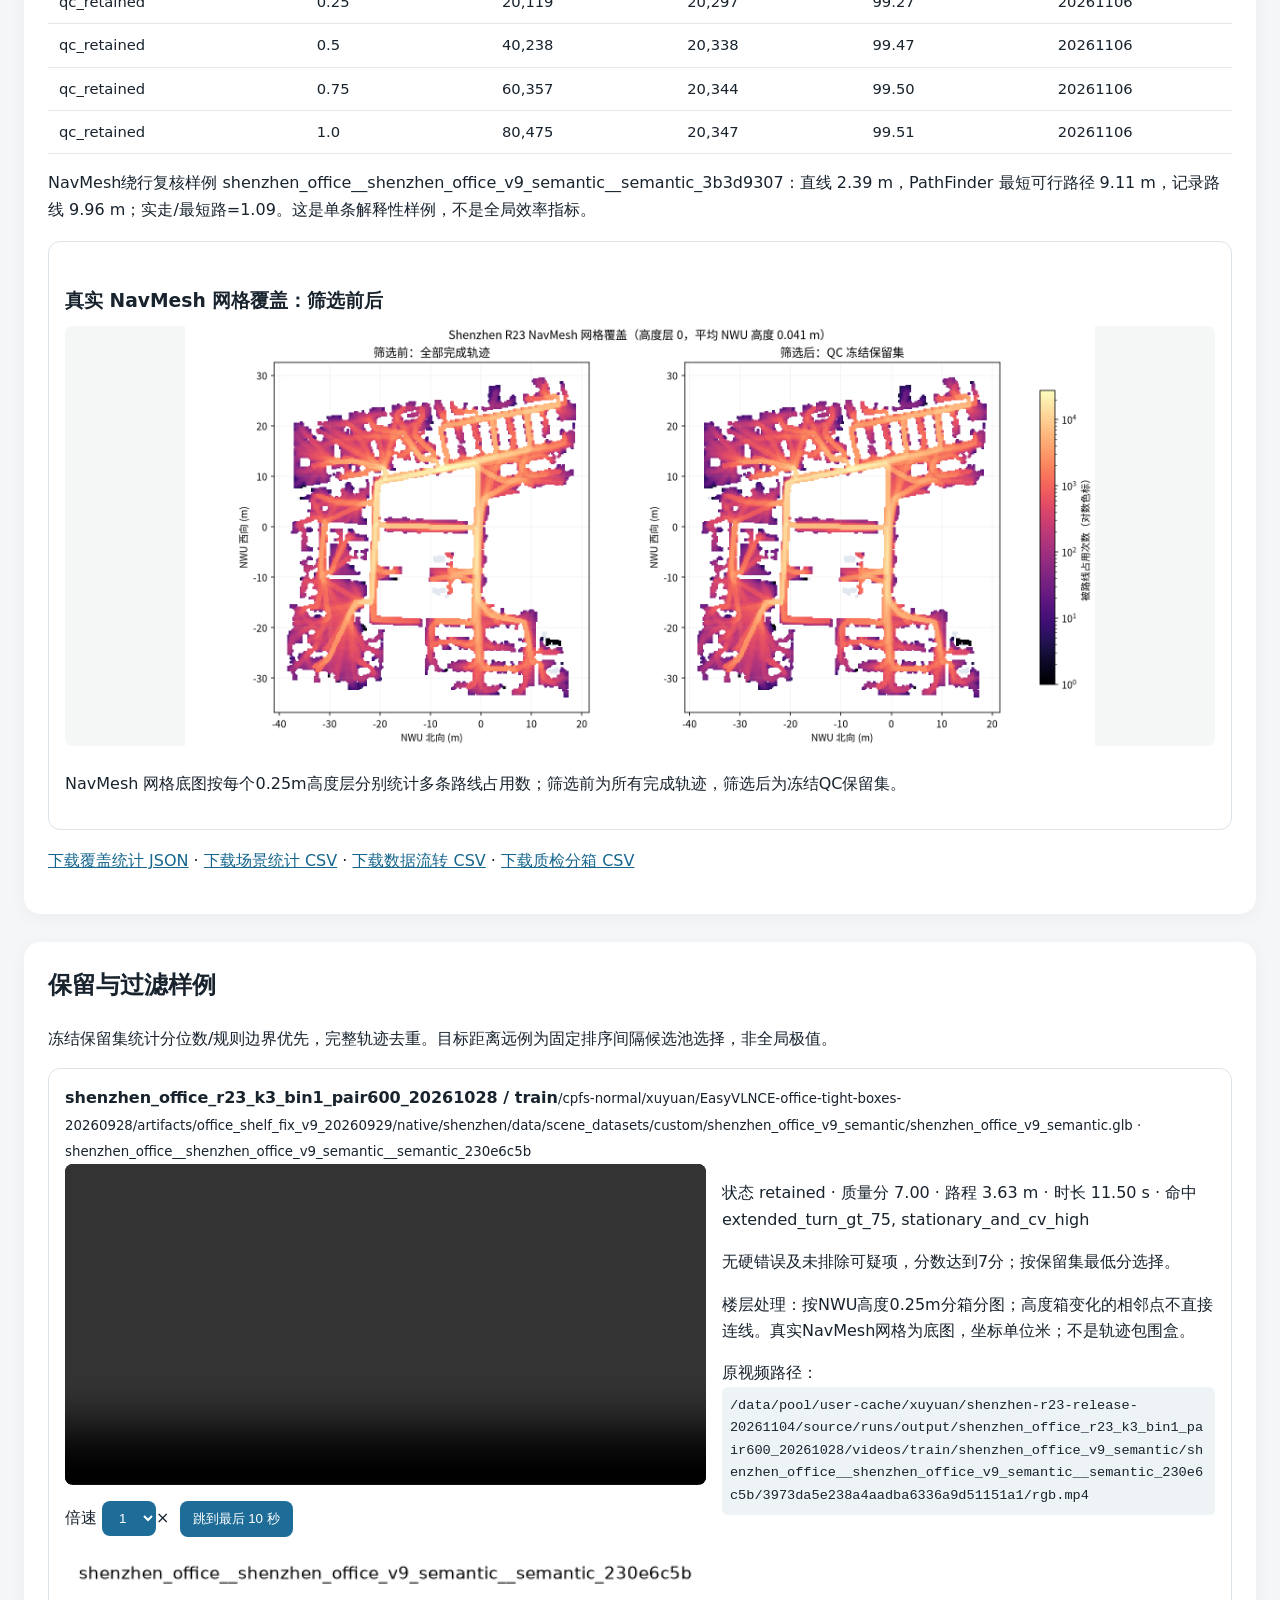
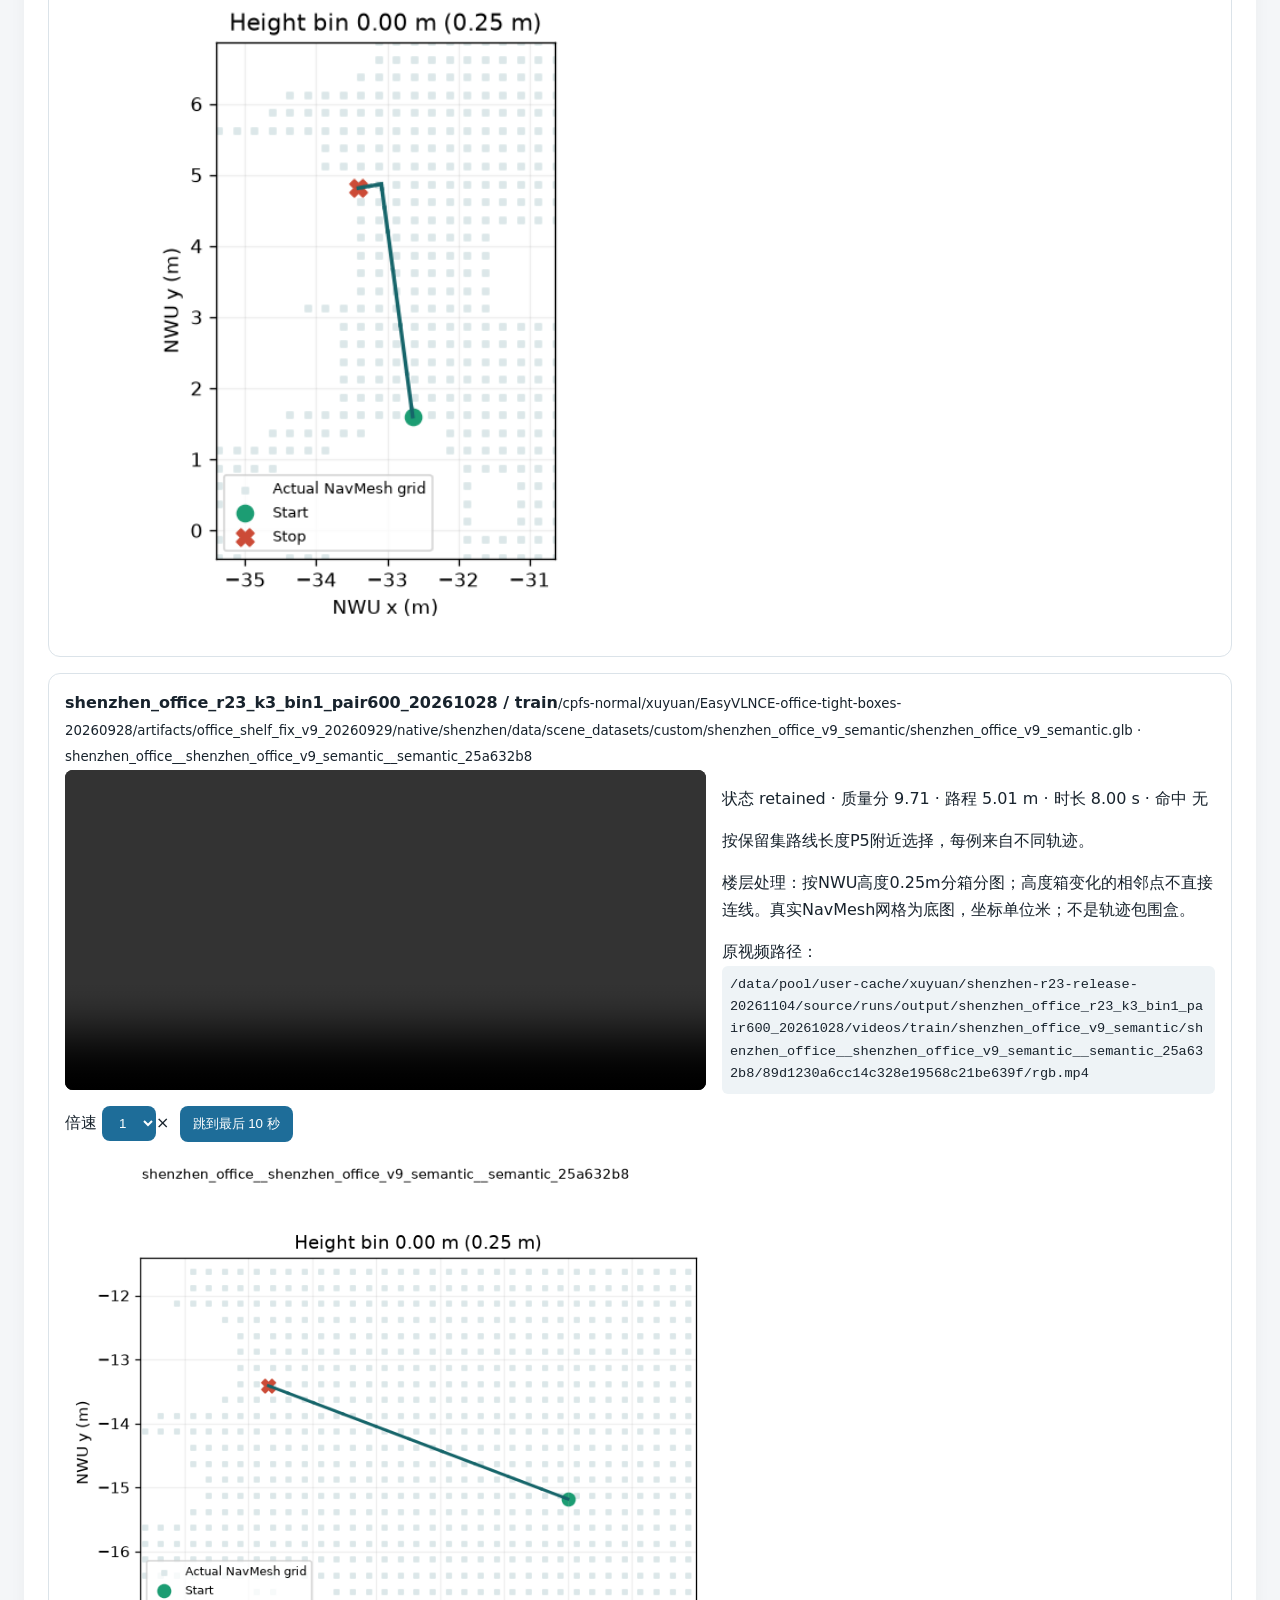
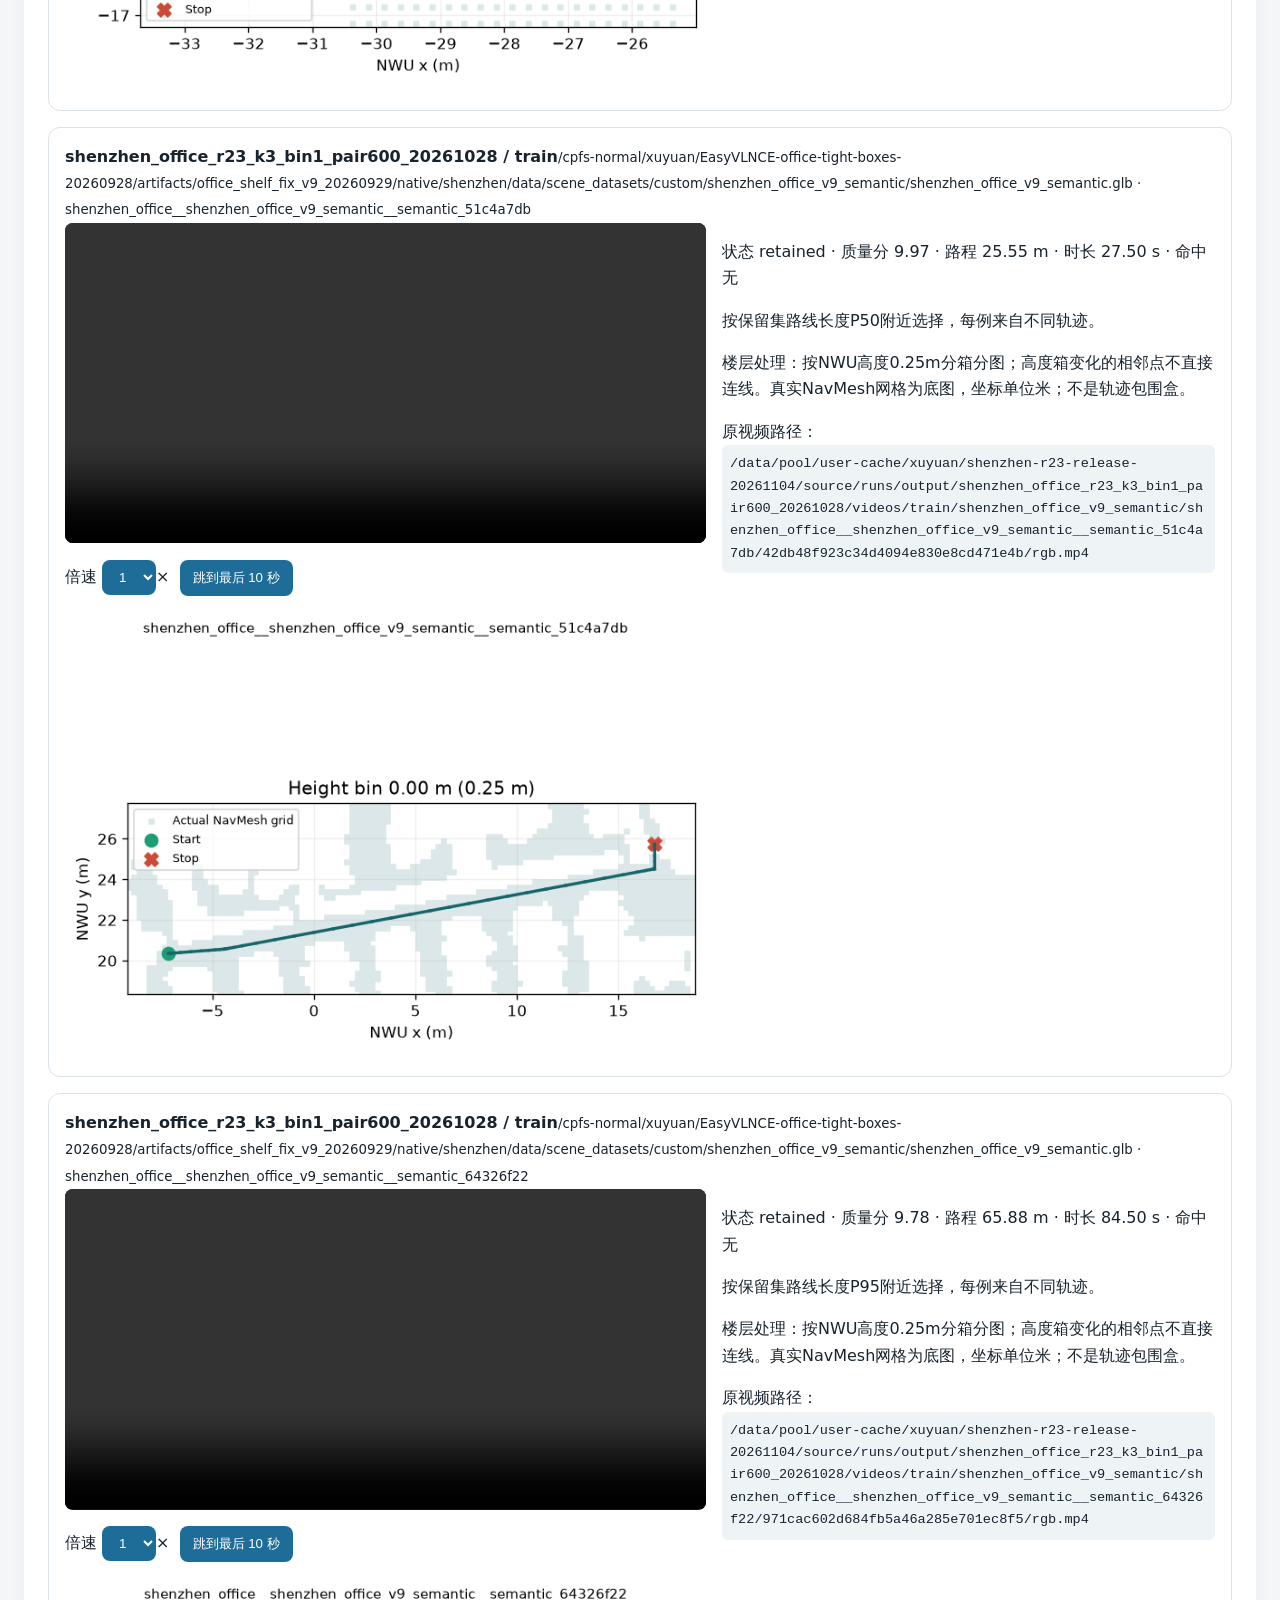
==== commit cd517425: "Consolidate Shenzhen R23 maps trajectories videos and encodings" ====
--- a/index.html
+++ b/index.html
@@ -1,4 +1,4 @@
-<!doctype html><html lang="zh-CN"><head><meta charset="utf-8"><meta name="viewport" content="width=device-width,initial-scale=1"><title>深圳 R23 数据质检报告 · 深圳 R23</title><link rel="stylesheet" href="assets/style.css"><script defer src="assets/script.js"></script></head><body><nav><a class="active" href="index.html">质检总报告</a><a class="" href="tokenizer.html">编码专题</a><a class="" href="training.html">数据与训练入口</a></nav><main><header class="hero"><p class="eyebrow">深圳 R23 · 数据发版报告</p><h1>深圳 R23 数据质检报告</h1><p>本页面由本次冻结数据、最终编码统计和交付清单生成。</p></header><section class="entry-path"><a class="button" href="training.html">数据与训练入口</a><p>最终交付根目录（CPFS 内部路径，可点击复制）：<code class="copy-path" title="点击复制">/cpfs-normal/xuyuan/data-workspace/shenzhen-r23-qc-k256-rvq-h5-20261104-v4-macro-k256</code></p></section><section><h2>结论与数据边界</h2><div class="cards"><article class="card stat"><div class="stat-value">93,319</div><div class="stat-label">原始成功采集轨迹</div><small></small></article><article class="card stat"><div class="stat-value">80,475 · 86.2%</div><div class="stat-label">QC 冻结保留</div><small></small></article><article class="card stat"><div class="stat-value">954.0 小时</div><div class="stat-label">保留视频时长</div><small></small></article><article class="card stat"><div class="stat-value">1</div><div class="stat-label">有数据场景</div><small></small></article><article class="card stat"><div class="stat-value">80,475 / 5,167,420</div><div class="stat-label">K256 训练轨迹 / 样本</div><small></small></article><article class="card stat"><div class="stat-value">80,475 / 5,167,420</div><div class="stat-label">RVQ-H5 训练轨迹 / 节点</div><small></small></article></div><p class="lead">本批冻结训练数据可用于离线监督接入和编码复现。质检规则覆盖 93,319 条，正式QC视觉复核记录覆盖 66 条；另对 12 个报告样例查看了首/中/末共 36 张真实帧和NavMesh路线图，严重视觉错误确认数 0。两类复核范围不同；抽帧不能解释为全视频逐像素解码或证明所有帧均完好。</p><p>保留集包含对象目标 78,811 条、区域目标 1,664 条。停止距离采用各任务的目标注释 AABB，按 Habitat 到 NWU 变换后计算；并非独立视觉语义重标，也不证明目标逐帧可见或无遮挡。最大近黑连片为 5.51%（10%硬错误阈值），未达到阈值；本批没有近黑连片过滤命中，也没有确认严重缺面样例。统计抽样保留与过滤类别中明确缺失项：近黑连片过滤：本批没有符合条件的实际命中；未构造该类别。；确认严重缺面过滤：本批没有符合条件的实际命中；未构造该类别。。</p><p>筛选口径：分数保留两位后按 ≥7.0 比较；硬错误封顶并过滤；未排除 suspicious 过滤，review 单独记录。末段与最后 3 秒转向抵消角采用“sum(abs(turn))-abs(sum(turn)) = 2*min(positive,negative)”。规则命中可重叠，不能直接相加。成功合并跳帧作为监督粒度变化单列，不计为删除轨迹。</p><p><strong>本版K256已与RVQ-H5共用真实宏节点。</strong>合并跳过原始帧 1,701,277 个，保留真实首末帧；全部 5,086,945 个GT及解码运动动作，按位移≤10cm且转角≤10°检查，细碎残留均为0。末端最后一个运动动作由原始 56,380 条细碎尾段降至0条；停止监督独立保留。完整检查与误差代价见<a href="tokenizer.html">编码专题</a>。</p><h3>QC互斥流转与下游编码</h3><div class="table-scroll"><table class=""><thead><tr><th>数据组</th><th>split</th><th>原始完成</th><th>QC其他过滤</th><th>重复路线排除</th><th>QC保留</th><th>未解GT</th><th>K256轨迹</th><th>K256样本</th><th>未解RVQ</th><th>RVQ轨迹</th><th>RVQ节点</th><th>成功跳过帧*</th></tr></thead><tbody><tr><td>shenzhen_office_r23_k3_bin1_20261028</td><td>train</td><td>1,970</td><td>207</td><td>1,760</td><td>3</td><td>0</td><td>3</td><td>122</td><td>0</td><td>3</td><td>122</td><td>40</td></tr><tr><td>shenzhen_office_r23_k3_bin1_pair600_20261028</td><td>train</td><td>91,346</td><td>10,874</td><td>0</td><td>80,472</td><td>0</td><td>80,472</td><td>5,167,298</td><td>0</td><td>80,472</td><td>5,167,298</td><td>1,701,237</td></tr><tr><td>shenzhen_r23_smoke_20261028</td><td>train</td><td>3</td><td>0</td><td>3</td><td>0</td><td>0</td><td>0</td><td>0</td><td>0</td><td>0</td><td>0</td><td>0</td></tr></tbody></table></div><p>互斥 QC 分母关系为原始完成 = QC其他过滤 + 重复路线排除 + QC保留；QC_filtered 原始字段包含重复路线排除，表中已拆分以免重复相加。下游 unresolved 和编码数量是后续阶段，不与QC排除项相加。成功合并跳过帧是监督节点变化，不计为删除轨迹。失败采集不进入该QC保留率分母。</p><details><summary>互斥主原因计数（与可能重叠的规则命中分开）</summary><div class="table-scroll"><table class=""><thead><tr><th>主原因</th><th>轨迹数</th><th>说明</th></tr></thead><tbody><tr><td>duplicate_train_identity_or_full_trajectory</td><td>1,763</td><td>互斥总账以数据流转表为准</td></tr><tr><td>extended_turn_gt_95</td><td>7,964</td><td>互斥总账以数据流转表为准</td></tr><tr><td>extended_reversal_gt_10</td><td>1,235</td><td>互斥总账以数据流转表为准</td></tr><tr><td>suspicious/contrast_lt_7</td><td>1,817</td><td>互斥总账以数据流转表为准</td></tr><tr><td>quality_score&lt;7.0</td><td>65</td><td>互斥总账以数据流转表为准</td></tr><tr><td>retained</td><td>80,475</td><td>互斥总账以数据流转表为准</td></tr></tbody></table></div></details></section><section><h2>主要发现</h2><p>冻结保留集路线长度 P50/P95 为 25.55/65.88 m；终点到目标注释水平 AABB 距离 P50/P95 为 0.93/1.00 m。原始帧间速度 P50/P95 为 0.48/1.96 m/s，原始动作数 P50/P95 为 78/165。NavMesh覆盖从 99.52% 变为 99.51%；冻结筛选后网格覆盖损失 2 个 cell。同一 80,475 条轨迹的全程开环终点位置误差均值为 K256 0.59 m、RVQ-H5 0.30 m，此误差比较只说明离线重建结果，不代表导航策略成功率。高重复占用率描述路线对网格的重访，不等同于无效数据。</p></section><details><summary>评分、阈值及详细定义</summary><pre>{
+<!doctype html><html lang="zh-CN"><head><meta charset="utf-8"><meta name="viewport" content="width=device-width,initial-scale=1"><title>深圳 R23 数据质检报告 · 深圳 R23</title><link rel="stylesheet" href="assets/style.css"><script defer src="assets/script.js"></script></head><body><nav><a class="active" href="index.html">质检总报告</a><a class="" href="tokenizer.html">编码专题</a><a class="" href="training.html">数据与训练入口</a></nav><main><header class="hero"><p class="eyebrow">深圳 R23 · 数据发版报告</p><h1>深圳 R23 数据质检报告</h1><p>本页面由本次冻结数据、最终编码统计和交付清单生成。</p></header><section class="entry-path"><a class="button" href="training.html">数据与训练入口</a><p>最终交付根目录（CPFS 内部路径，可点击复制）：<code class="copy-path" title="点击复制">/cpfs-normal/xuyuan/data-workspace/shenzhen-r23-20261028/encoded/v4-macro-k256</code></p></section><section><h2>结论与数据边界</h2><div class="cards"><article class="card stat"><div class="stat-value">93,319</div><div class="stat-label">原始成功采集轨迹</div><small></small></article><article class="card stat"><div class="stat-value">80,475 · 86.2%</div><div class="stat-label">QC 冻结保留</div><small></small></article><article class="card stat"><div class="stat-value">954.0 小时</div><div class="stat-label">保留视频时长</div><small></small></article><article class="card stat"><div class="stat-value">1</div><div class="stat-label">有数据场景</div><small></small></article><article class="card stat"><div class="stat-value">80,475 / 5,167,420</div><div class="stat-label">K256 训练轨迹 / 样本</div><small></small></article><article class="card stat"><div class="stat-value">80,475 / 5,167,420</div><div class="stat-label">RVQ-H5 训练轨迹 / 节点</div><small></small></article></div><p class="lead">本批冻结训练数据可用于离线监督接入和编码复现。质检规则覆盖 93,319 条，正式QC视觉复核记录覆盖 66 条；另对 12 个报告样例查看了首/中/末共 36 张真实帧和NavMesh路线图，严重视觉错误确认数 0。两类复核范围不同；抽帧不能解释为全视频逐像素解码或证明所有帧均完好。</p><p>保留集包含对象目标 78,811 条、区域目标 1,664 条。停止距离采用各任务的目标注释 AABB，按 Habitat 到 NWU 变换后计算；并非独立视觉语义重标，也不证明目标逐帧可见或无遮挡。最大近黑连片为 5.51%（10%硬错误阈值），未达到阈值；本批没有近黑连片过滤命中，也没有确认严重缺面样例。统计抽样保留与过滤类别中明确缺失项：近黑连片过滤：本批没有符合条件的实际命中；未构造该类别。；确认严重缺面过滤：本批没有符合条件的实际命中；未构造该类别。。</p><p>筛选口径：分数保留两位后按 ≥7.0 比较；硬错误封顶并过滤；未排除 suspicious 过滤，review 单独记录。末段与最后 3 秒转向抵消角采用“sum(abs(turn))-abs(sum(turn)) = 2*min(positive,negative)”。规则命中可重叠，不能直接相加。成功合并跳帧作为监督粒度变化单列，不计为删除轨迹。</p><p><strong>本版K256已与RVQ-H5共用真实宏节点。</strong>合并跳过原始帧 1,701,277 个，保留真实首末帧；全部 5,086,945 个GT及解码运动动作，按位移≤10cm且转角≤10°检查，细碎残留均为0。末端最后一个运动动作由原始 56,380 条细碎尾段降至0条；停止监督独立保留。完整检查与误差代价见<a href="tokenizer.html">编码专题</a>。</p><h3>QC互斥流转与下游编码</h3><div class="table-scroll"><table class=""><thead><tr><th>数据组</th><th>split</th><th>原始完成</th><th>QC其他过滤</th><th>重复路线排除</th><th>QC保留</th><th>未解GT</th><th>K256轨迹</th><th>K256样本</th><th>未解RVQ</th><th>RVQ轨迹</th><th>RVQ节点</th><th>成功跳过帧*</th></tr></thead><tbody><tr><td>shenzhen_office_r23_k3_bin1_20261028</td><td>train</td><td>1,970</td><td>207</td><td>1,760</td><td>3</td><td>0</td><td>3</td><td>122</td><td>0</td><td>3</td><td>122</td><td>40</td></tr><tr><td>shenzhen_office_r23_k3_bin1_pair600_20261028</td><td>train</td><td>91,346</td><td>10,874</td><td>0</td><td>80,472</td><td>0</td><td>80,472</td><td>5,167,298</td><td>0</td><td>80,472</td><td>5,167,298</td><td>1,701,237</td></tr><tr><td>shenzhen_r23_smoke_20261028</td><td>train</td><td>3</td><td>0</td><td>3</td><td>0</td><td>0</td><td>0</td><td>0</td><td>0</td><td>0</td><td>0</td><td>0</td></tr></tbody></table></div><p>互斥 QC 分母关系为原始完成 = QC其他过滤 + 重复路线排除 + QC保留；QC_filtered 原始字段包含重复路线排除，表中已拆分以免重复相加。下游 unresolved 和编码数量是后续阶段，不与QC排除项相加。成功合并跳过帧是监督节点变化，不计为删除轨迹。失败采集不进入该QC保留率分母。</p><details><summary>互斥主原因计数（与可能重叠的规则命中分开）</summary><div class="table-scroll"><table class=""><thead><tr><th>主原因</th><th>轨迹数</th><th>说明</th></tr></thead><tbody><tr><td>duplicate_train_identity_or_full_trajectory</td><td>1,763</td><td>互斥总账以数据流转表为准</td></tr><tr><td>extended_turn_gt_95</td><td>7,964</td><td>互斥总账以数据流转表为准</td></tr><tr><td>extended_reversal_gt_10</td><td>1,235</td><td>互斥总账以数据流转表为准</td></tr><tr><td>suspicious/contrast_lt_7</td><td>1,817</td><td>互斥总账以数据流转表为准</td></tr><tr><td>quality_score&lt;7.0</td><td>65</td><td>互斥总账以数据流转表为准</td></tr><tr><td>retained</td><td>80,475</td><td>互斥总账以数据流转表为准</td></tr></tbody></table></div></details></section><section><h2>主要发现</h2><p>冻结保留集路线长度 P50/P95 为 25.55/65.88 m；终点到目标注释水平 AABB 距离 P50/P95 为 0.93/1.00 m。原始帧间速度 P50/P95 为 0.48/1.96 m/s，原始动作数 P50/P95 为 78/165。NavMesh覆盖从 99.52% 变为 99.51%；冻结筛选后网格覆盖损失 2 个 cell。同一 80,475 条轨迹的全程开环终点位置误差均值为 K256 0.59 m、RVQ-H5 0.30 m，此误差比较只说明离线重建结果，不代表导航策略成功率。高重复占用率描述路线对网格的重访，不等同于无效数据。</p></section><details><summary>评分、阈值及详细定义</summary><pre>{
   &quot;missingness&quot;: {
     &quot;path_length_m&quot;: {
       &quot;n&quot;: 80475,
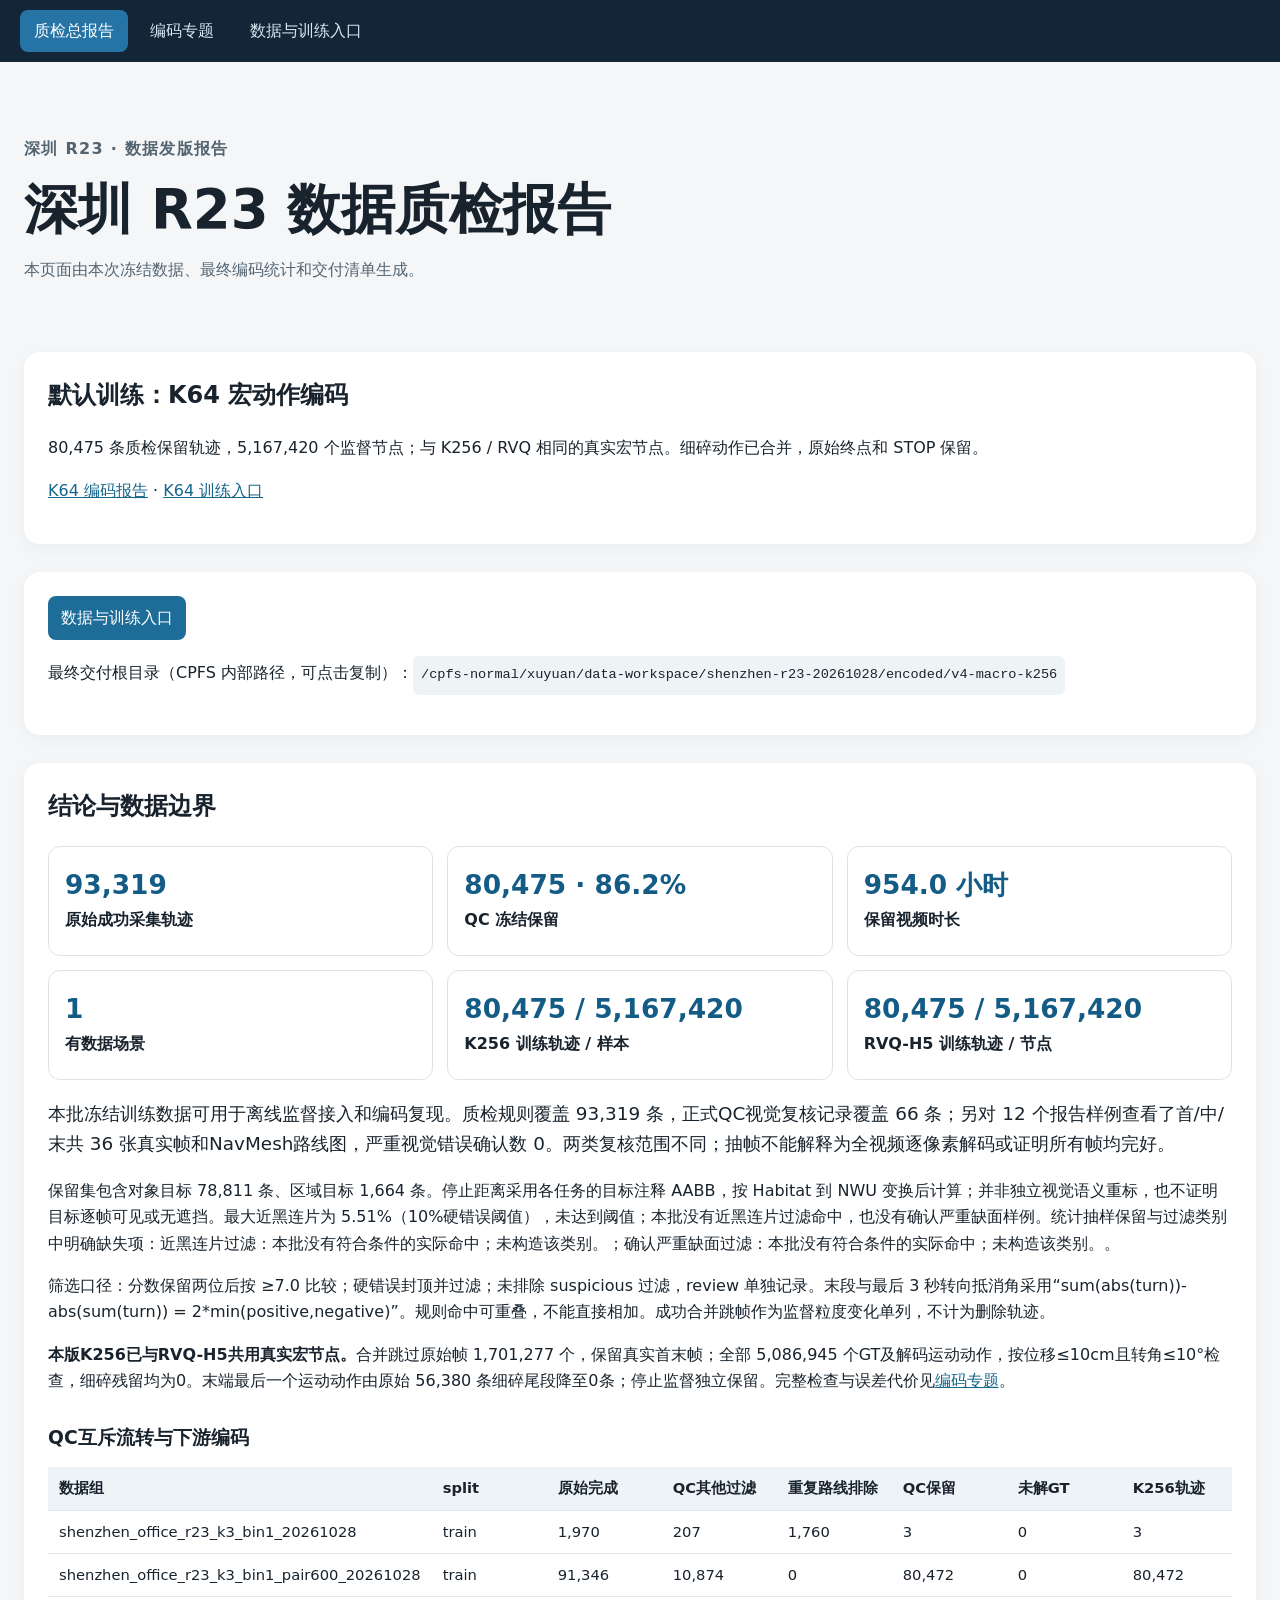
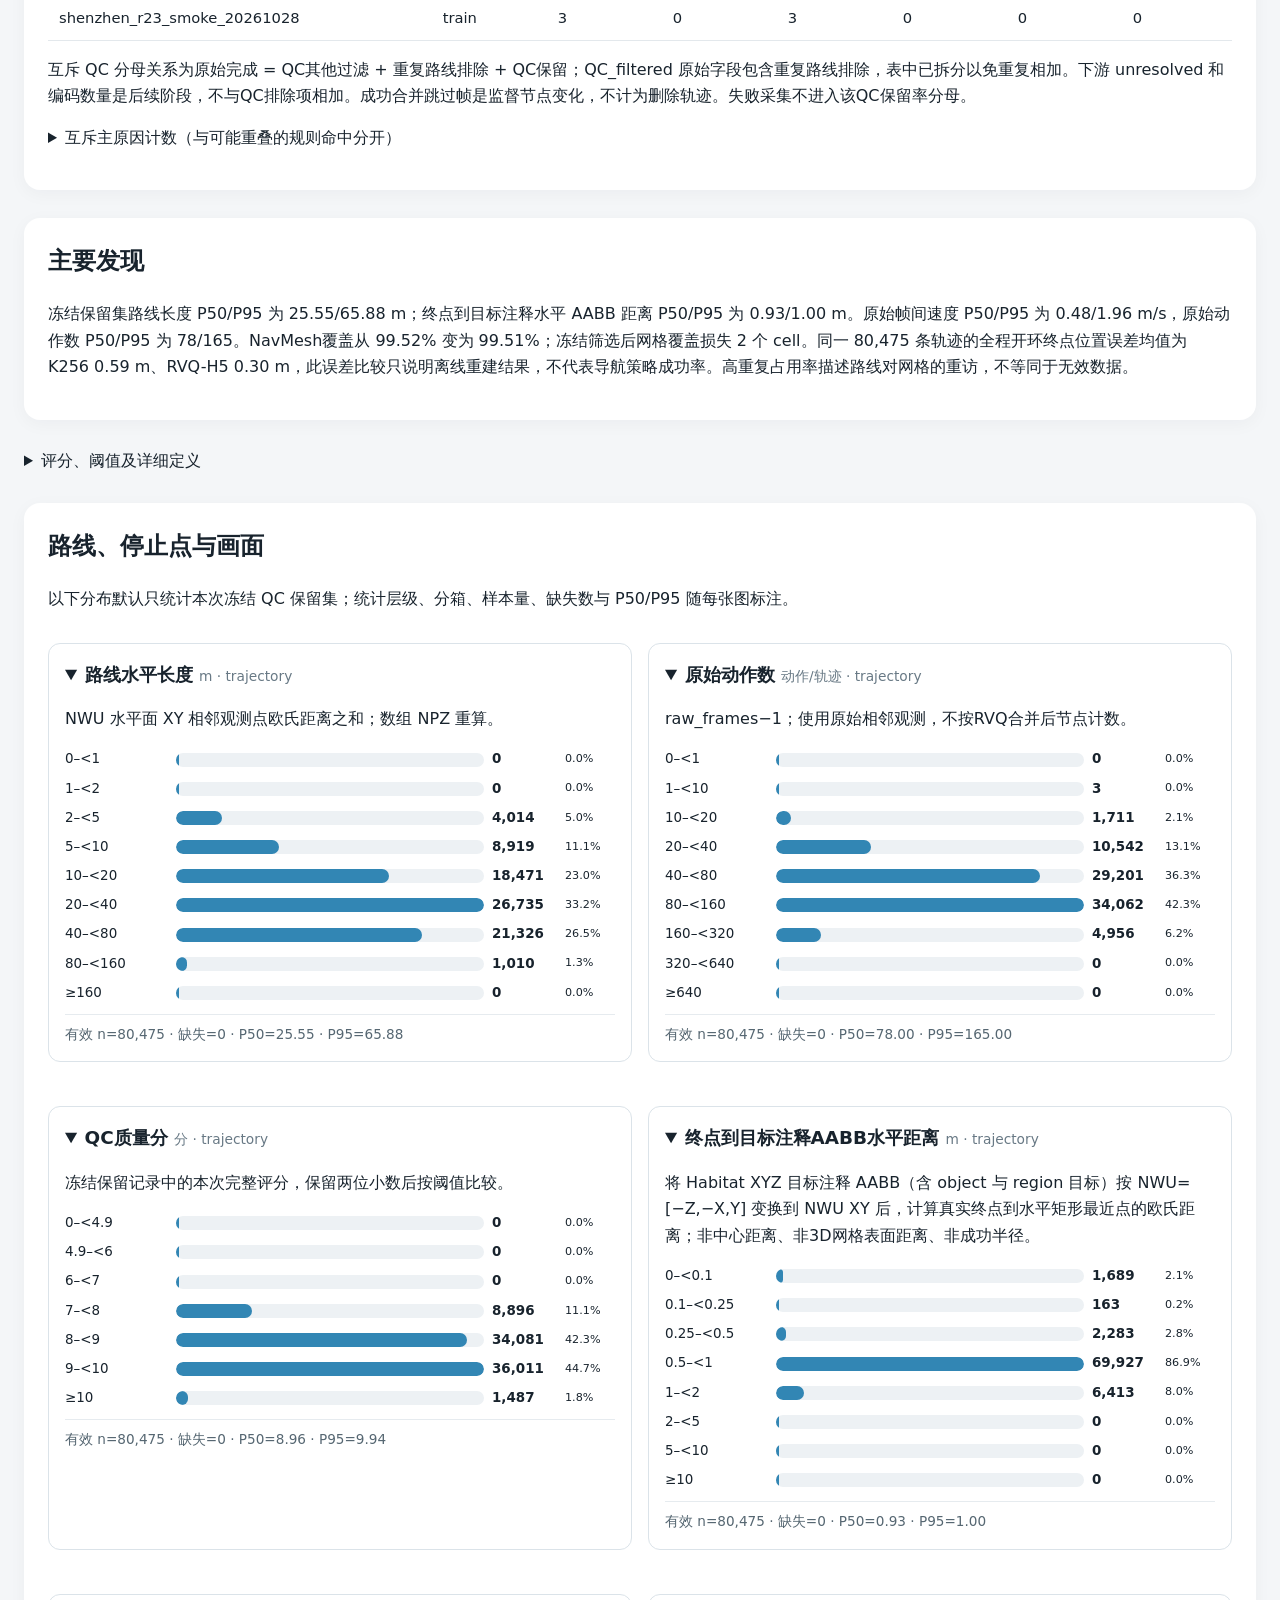
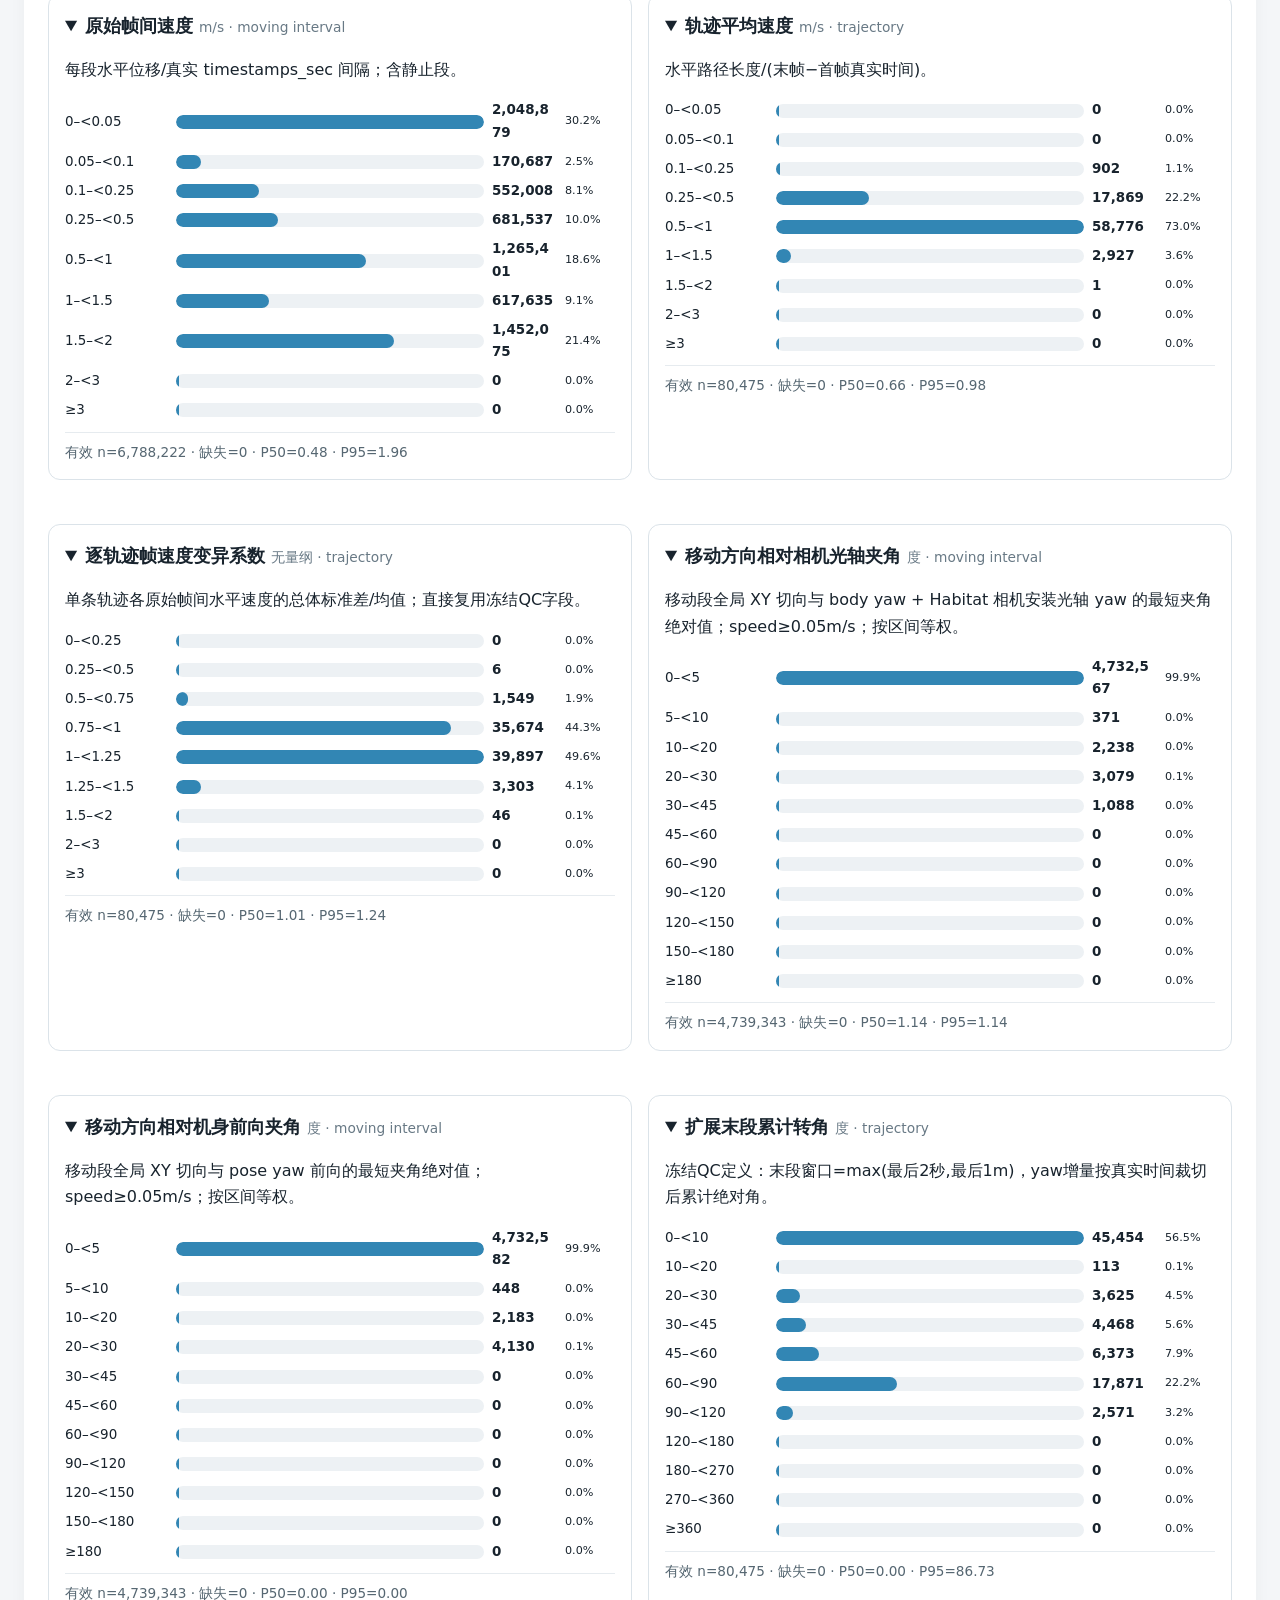
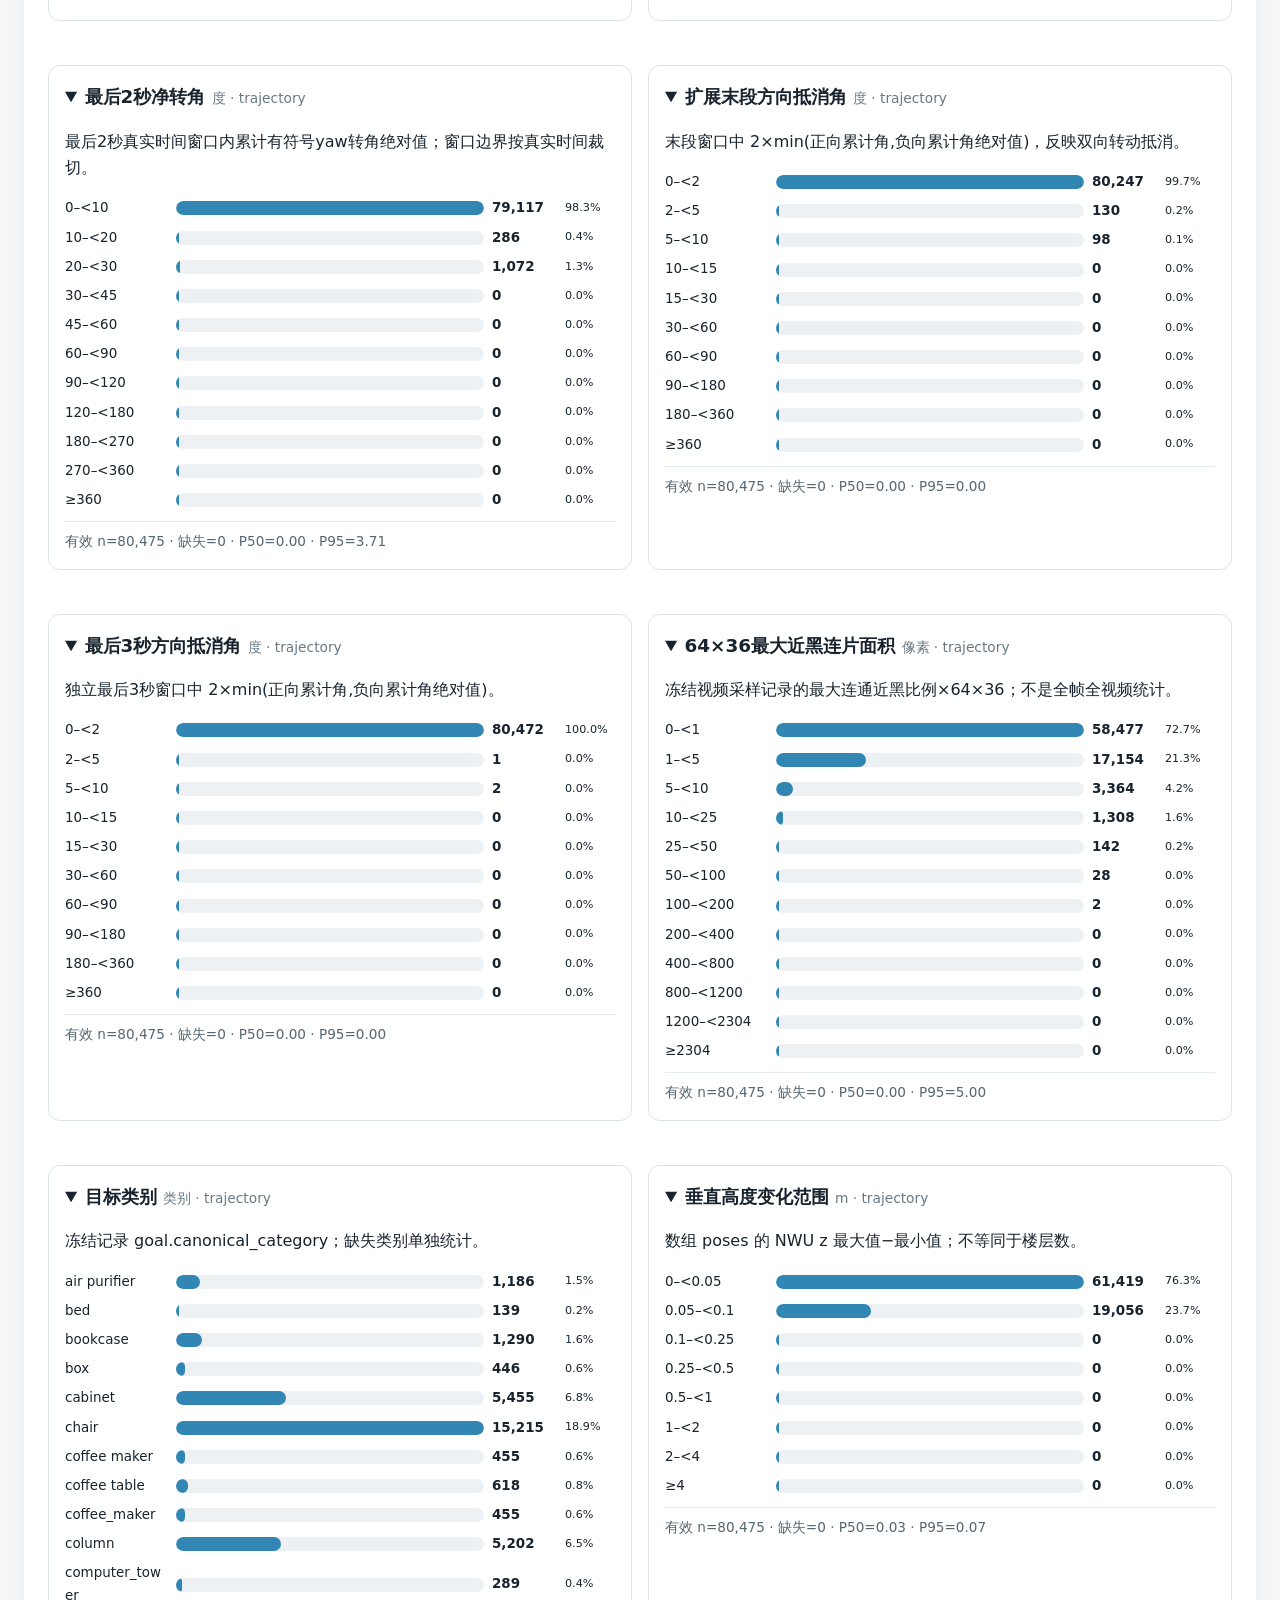
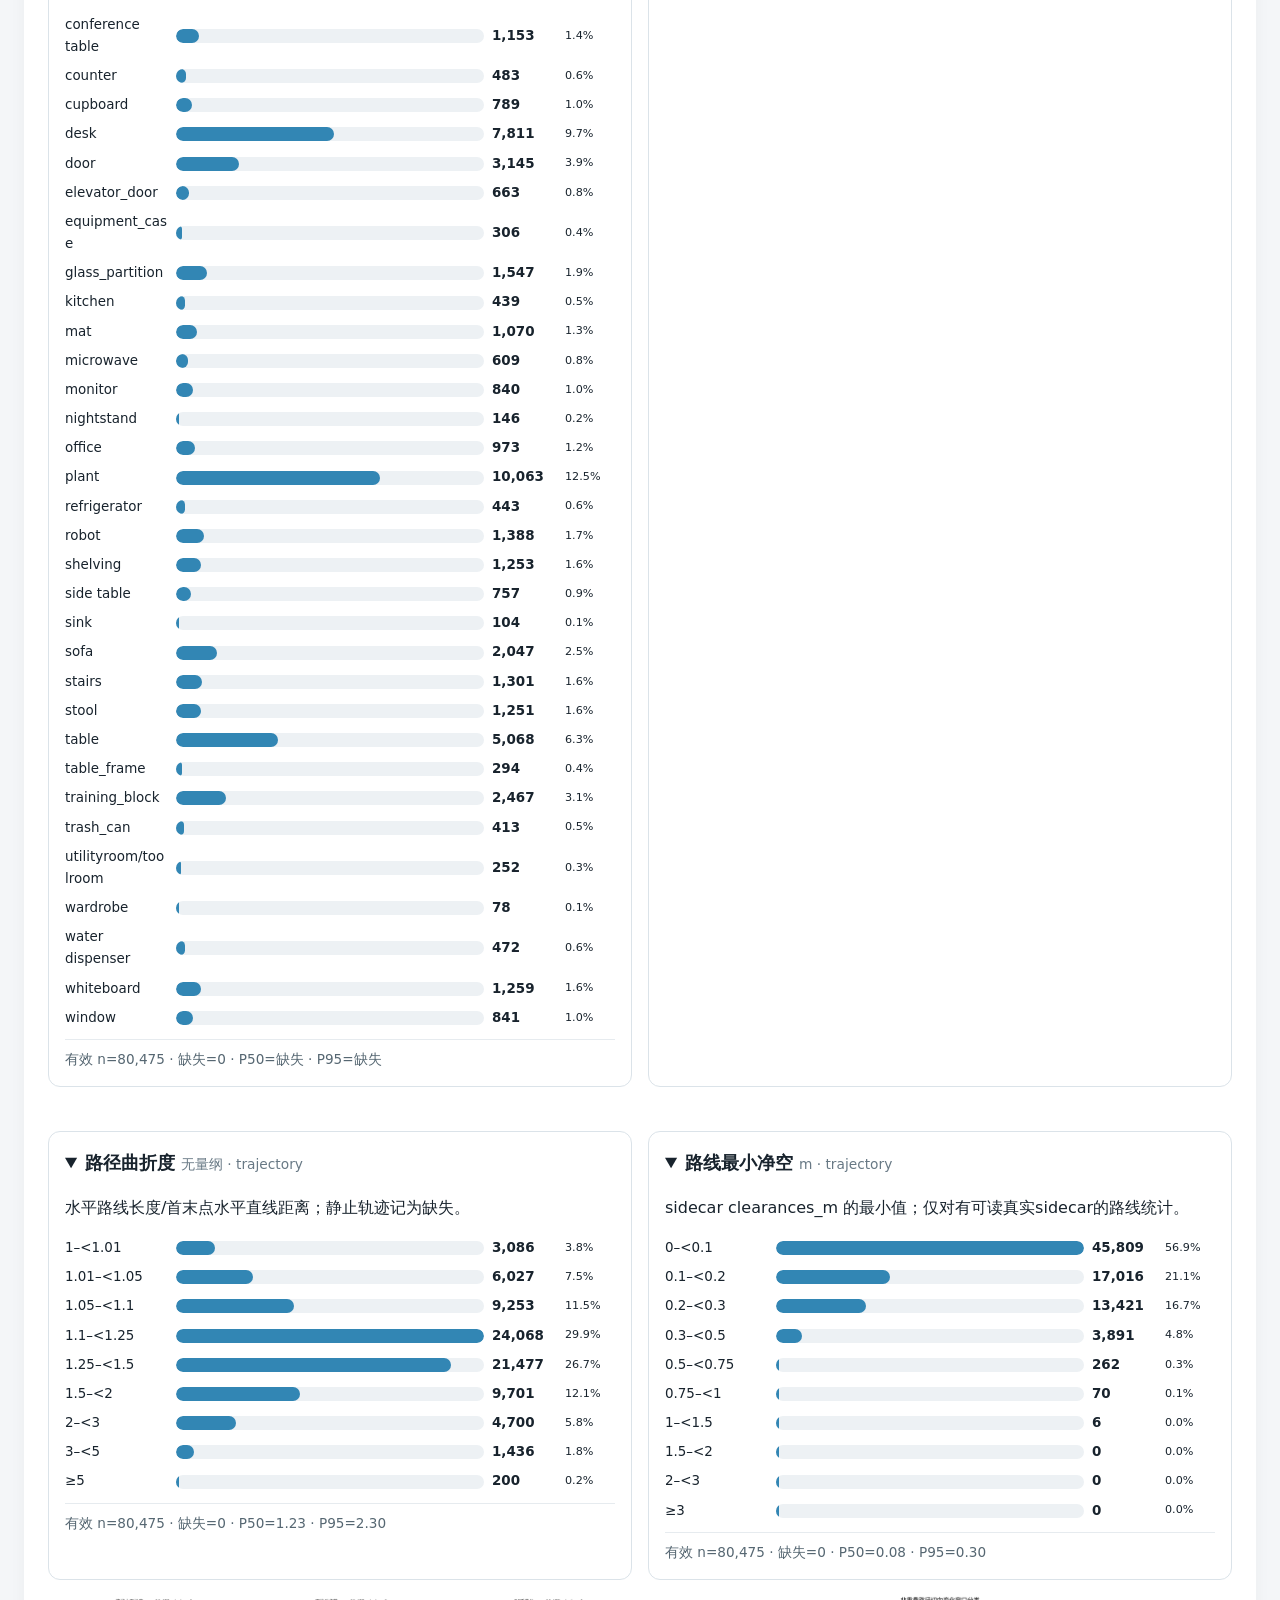
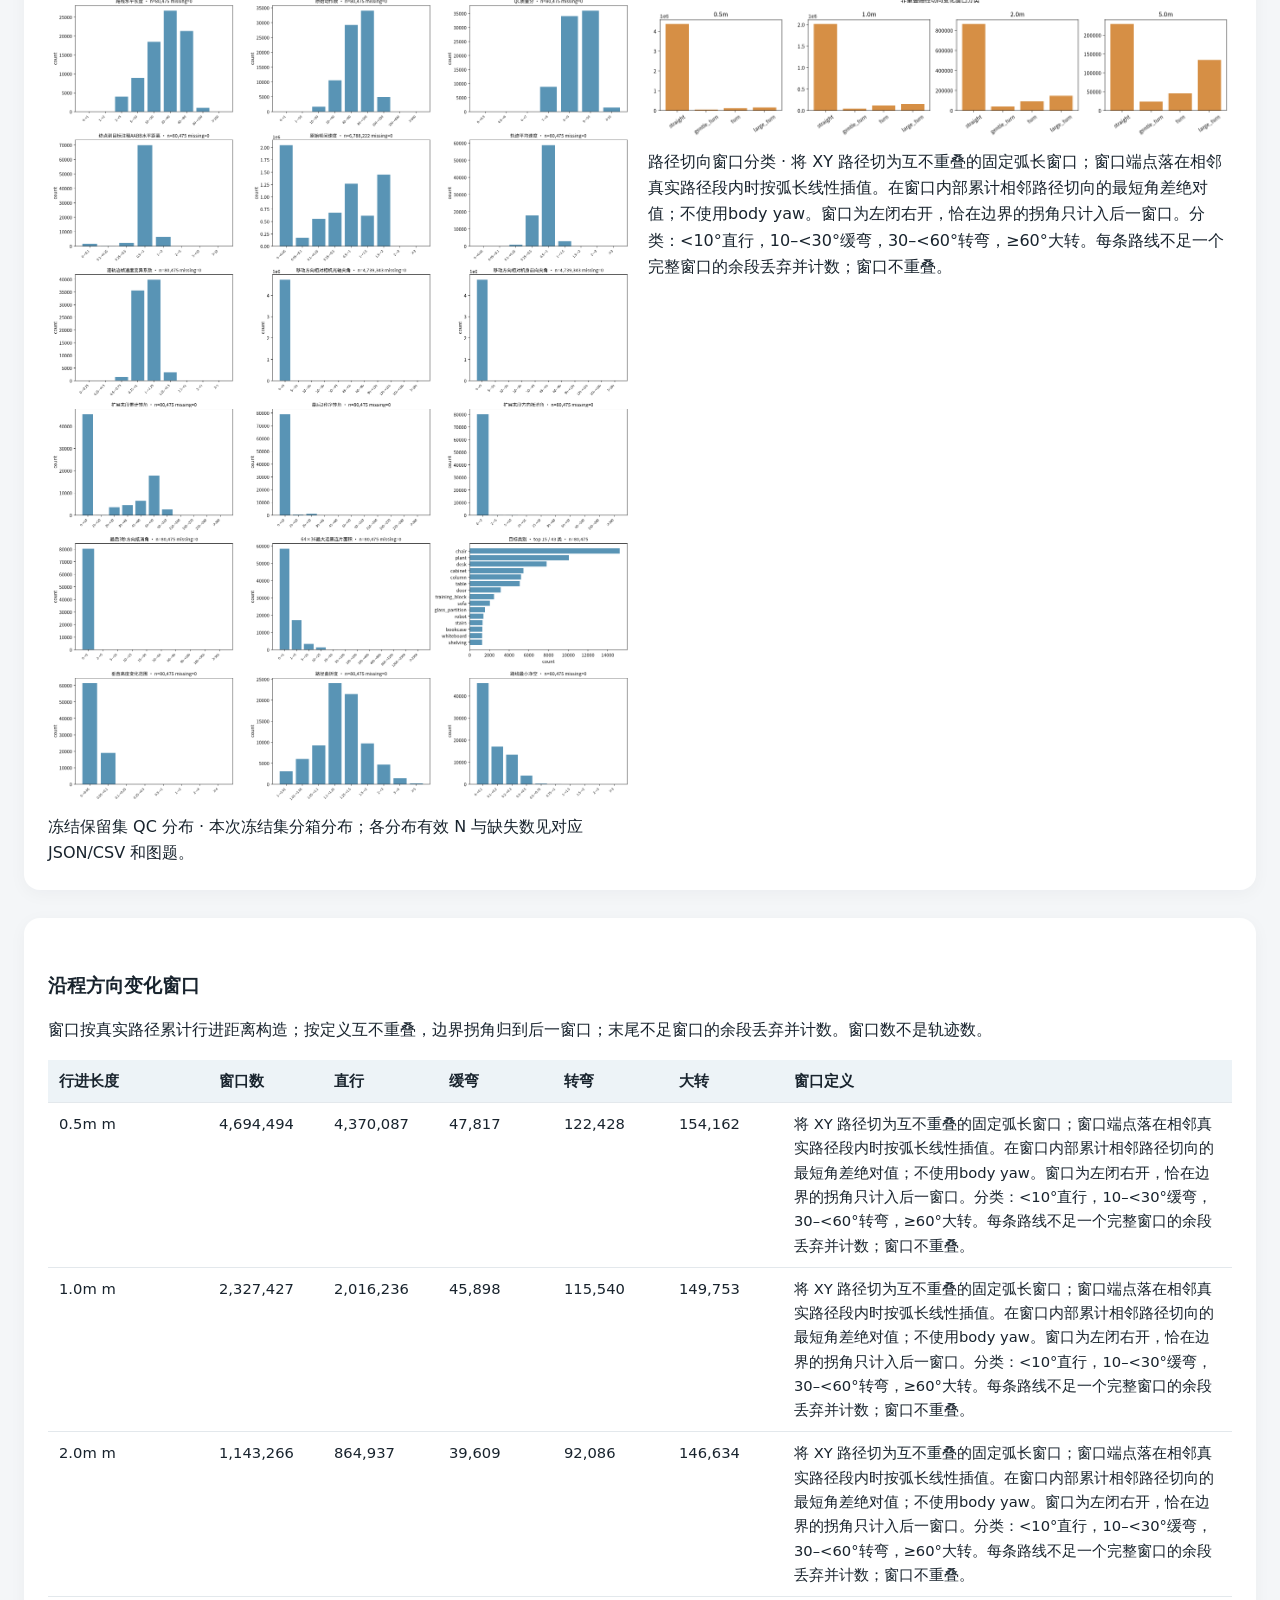
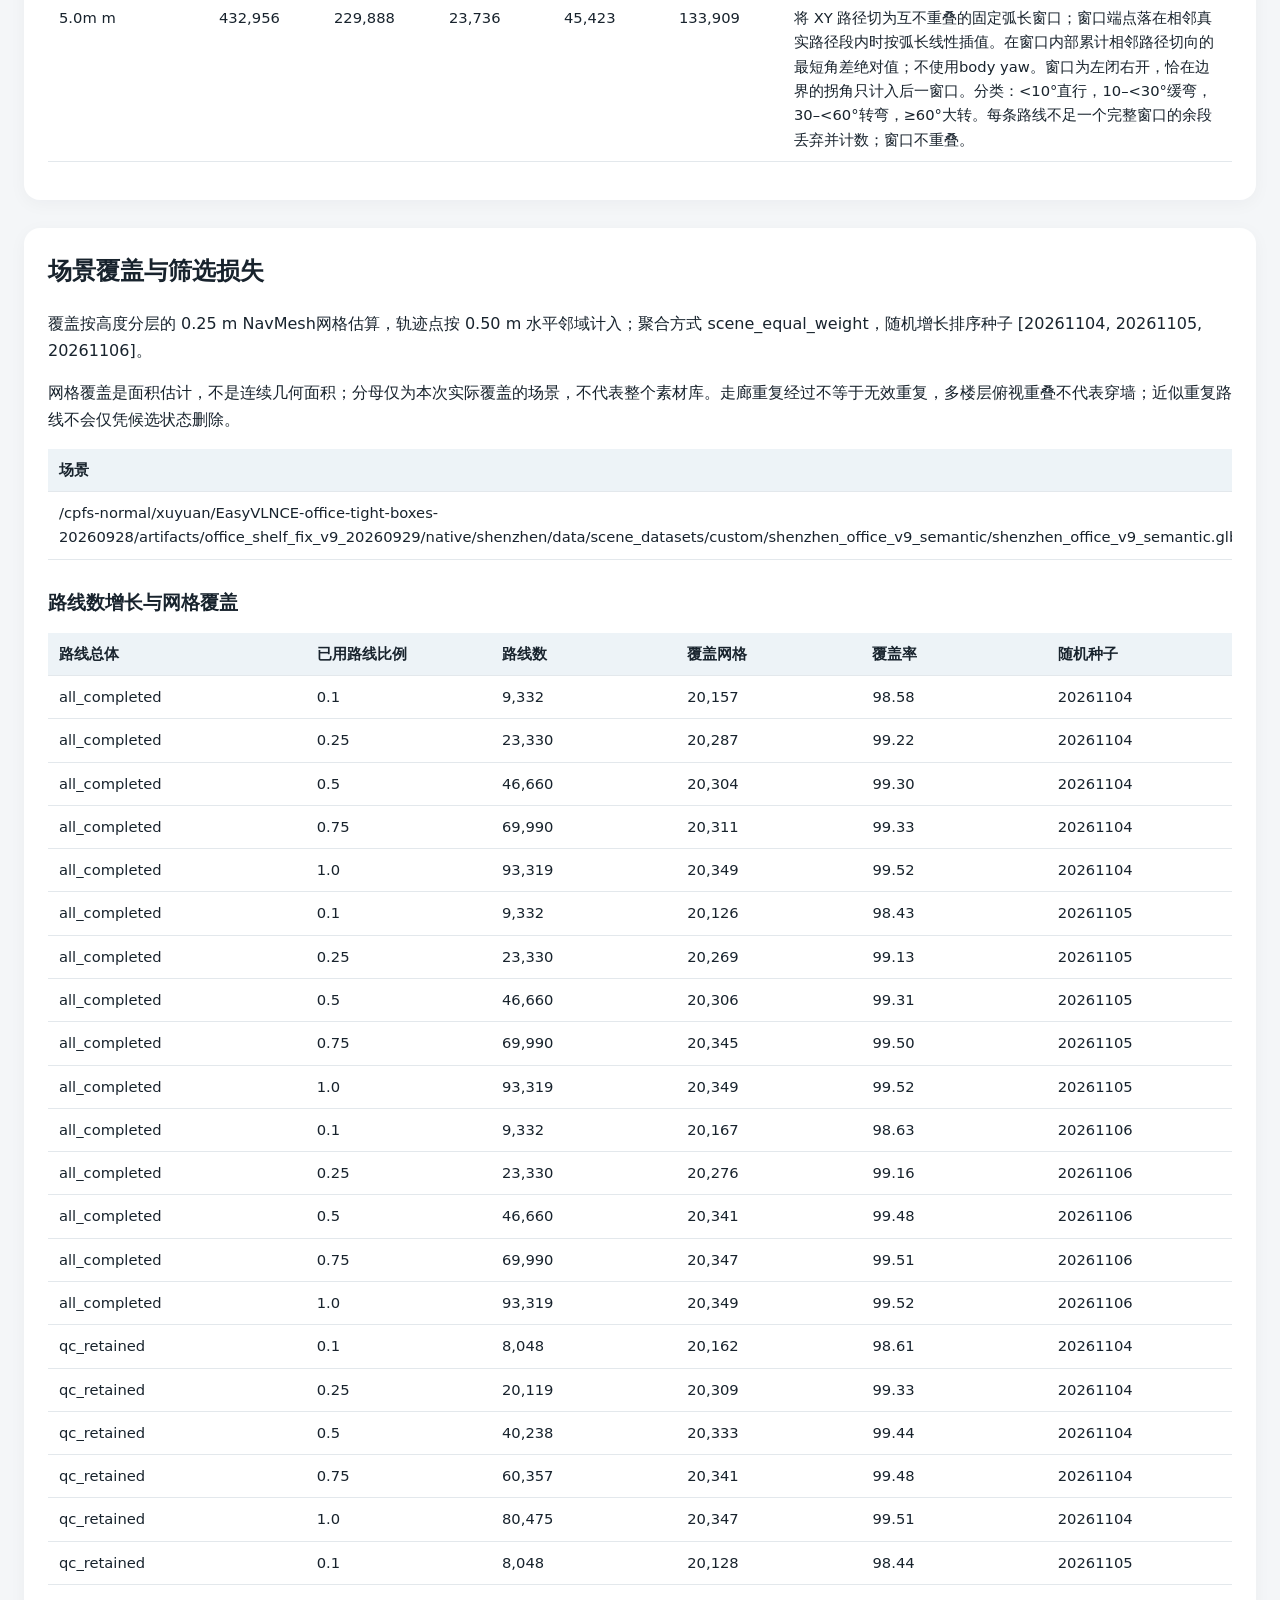
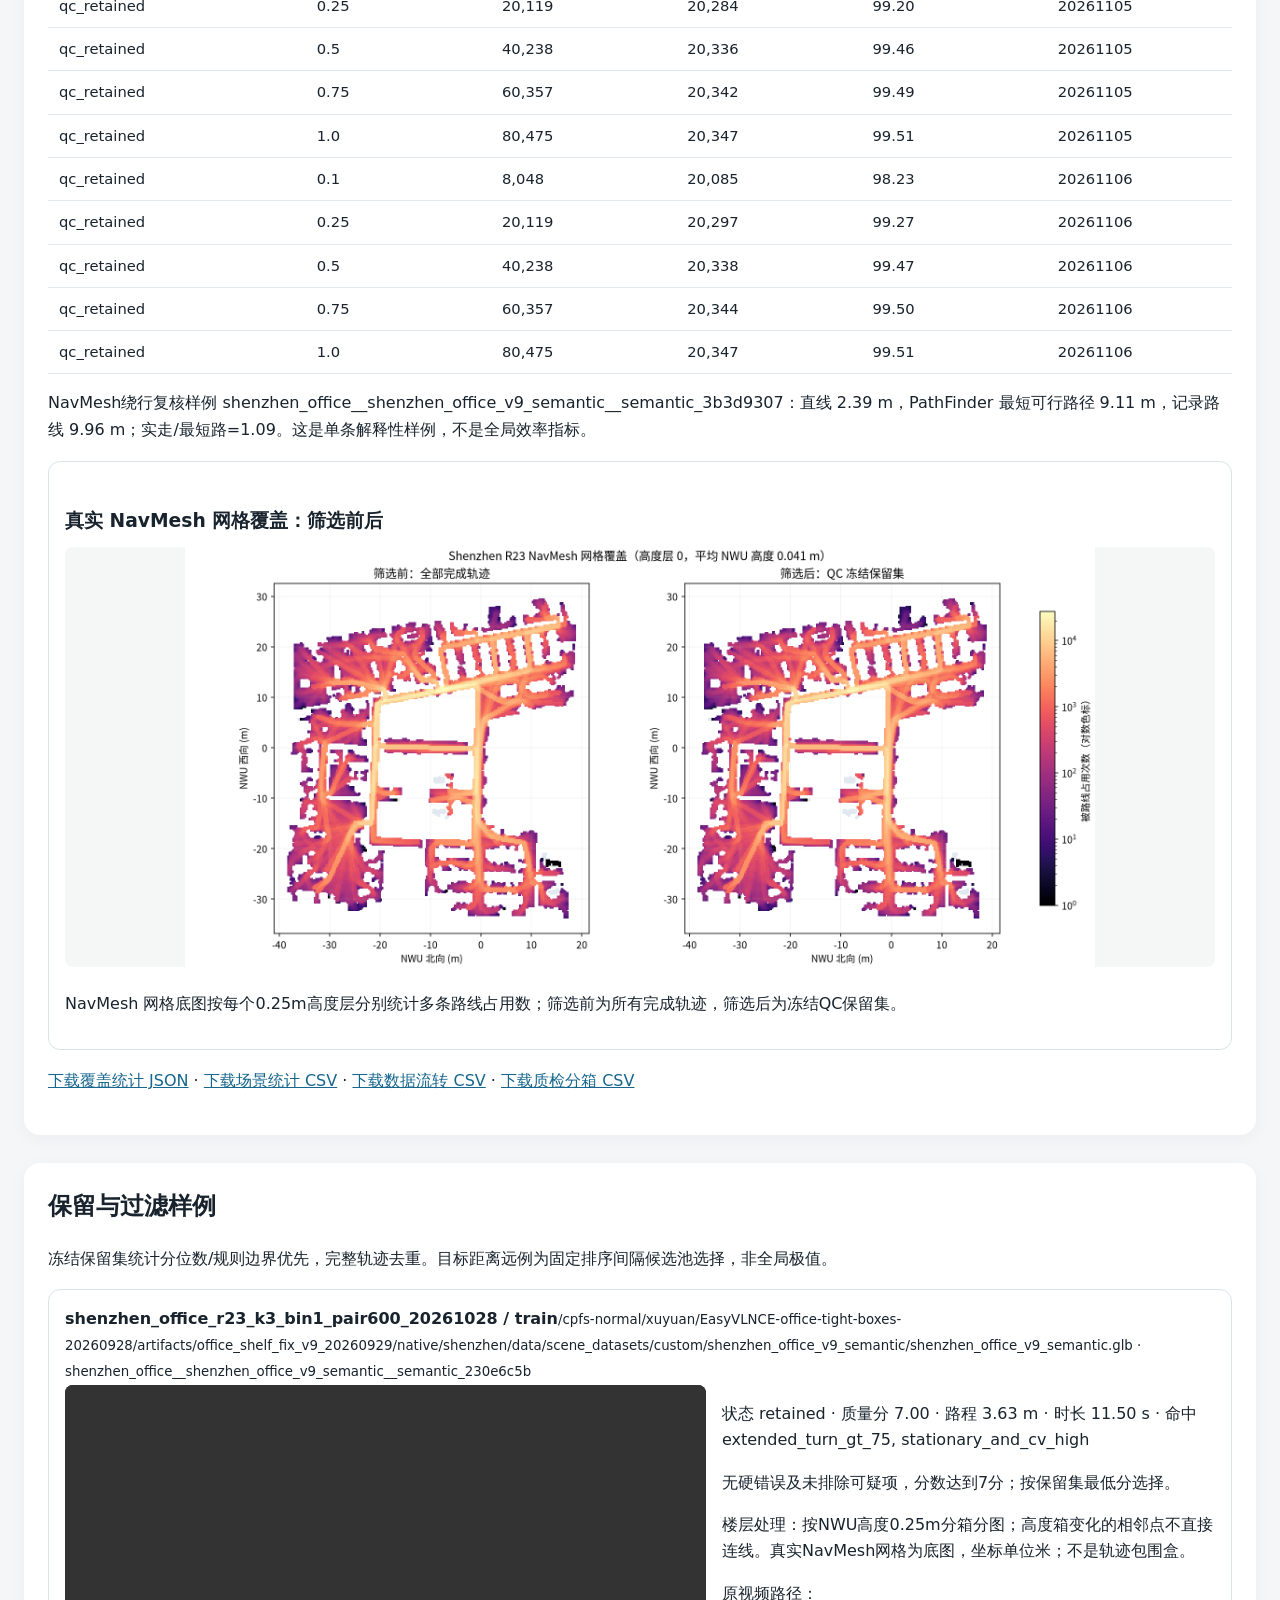
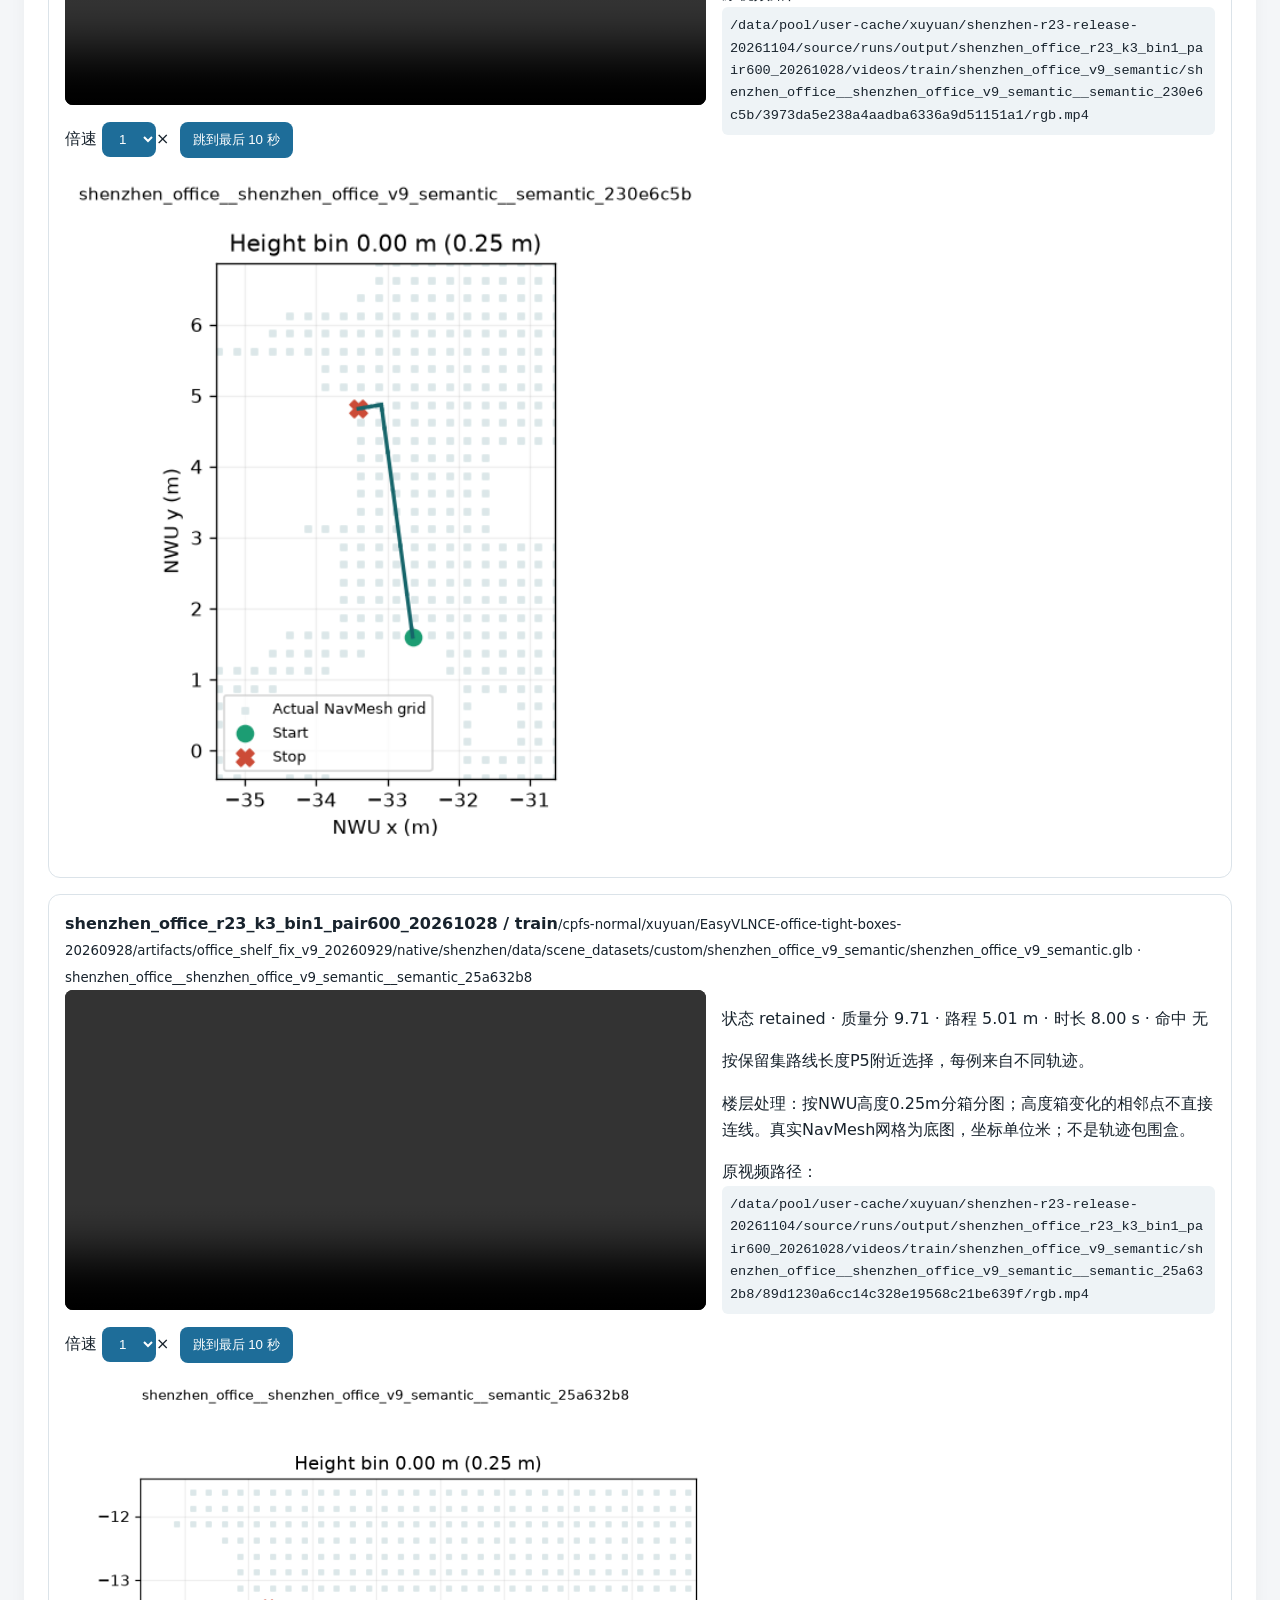
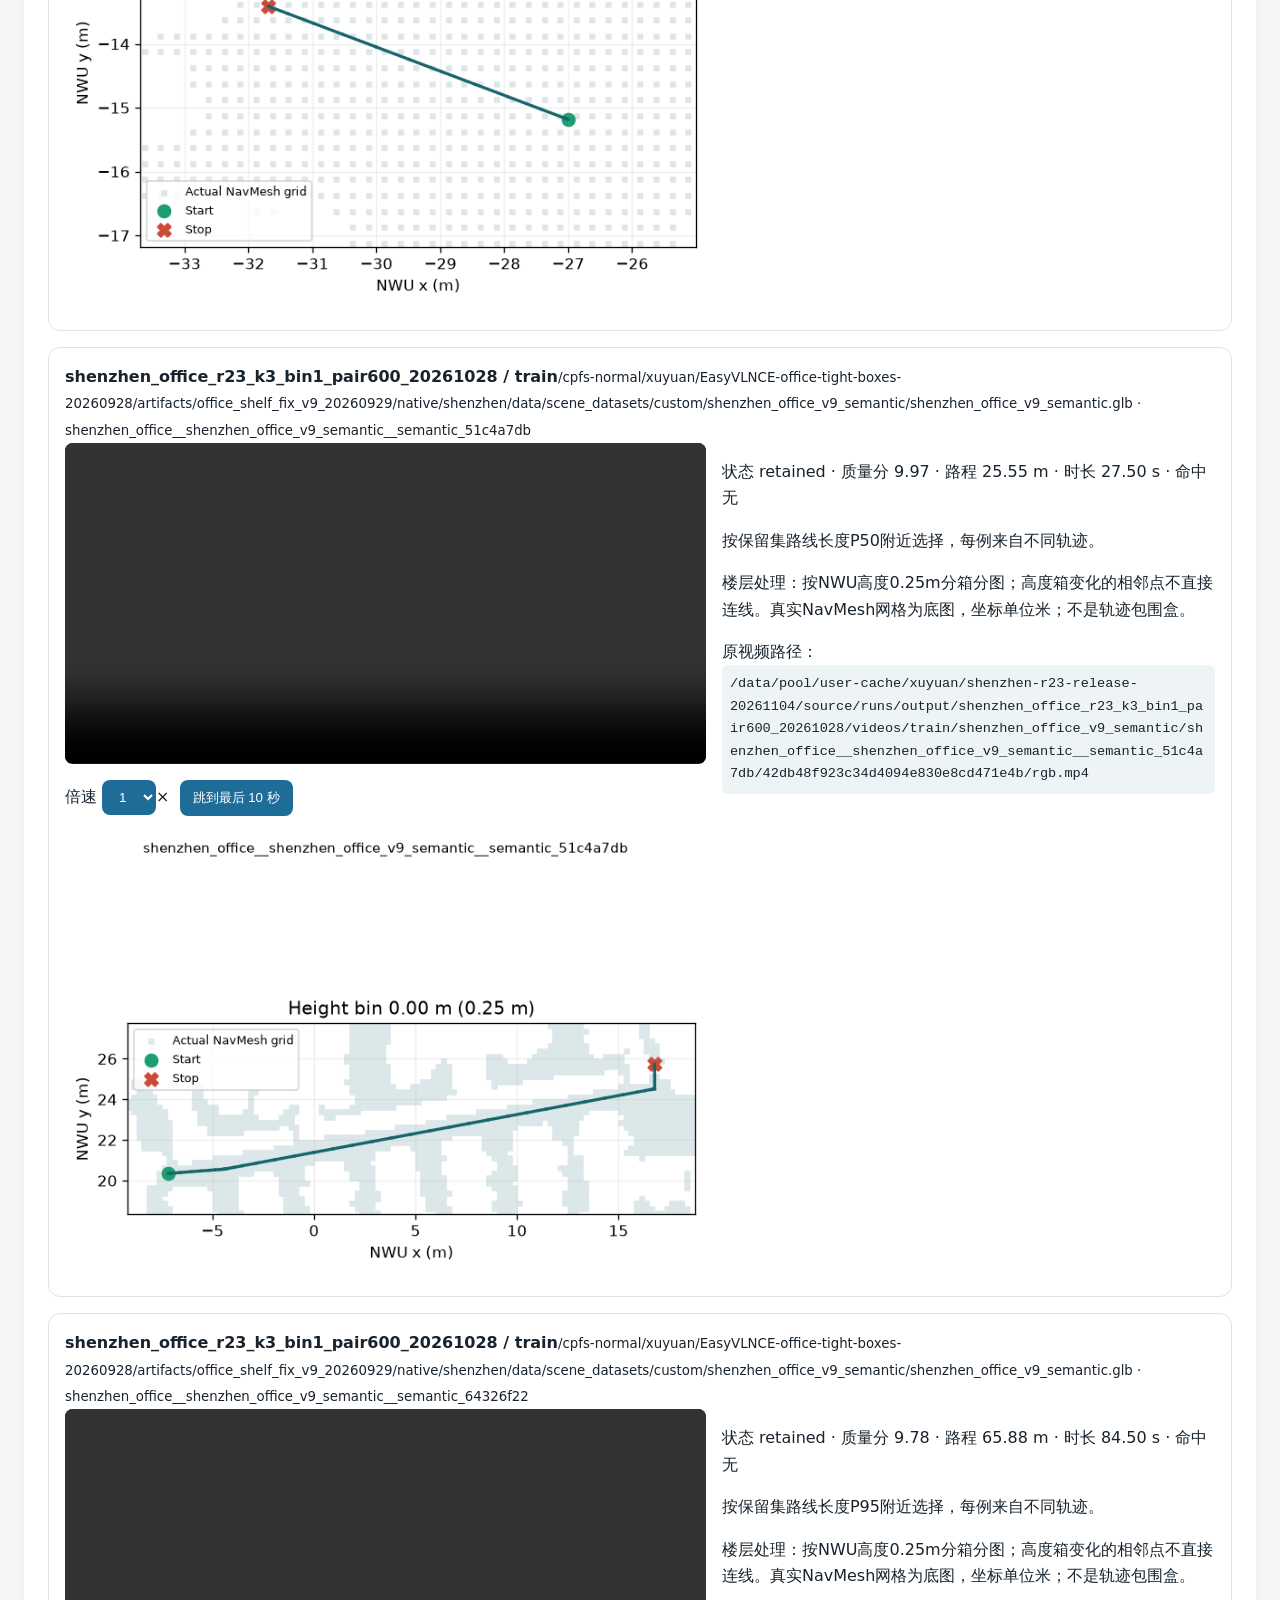
==== commit 2da603b6: "Add dataset-fitted K64 macro encoding and make it the default training branch" ====
--- a/index.html
+++ b/index.html
@@ -1,4 +1,4 @@
-<!doctype html><html lang="zh-CN"><head><meta charset="utf-8"><meta name="viewport" content="width=device-width,initial-scale=1"><title>深圳 R23 数据质检报告 · 深圳 R23</title><link rel="stylesheet" href="assets/style.css"><script defer src="assets/script.js"></script></head><body><nav><a class="active" href="index.html">质检总报告</a><a class="" href="tokenizer.html">编码专题</a><a class="" href="training.html">数据与训练入口</a></nav><main><header class="hero"><p class="eyebrow">深圳 R23 · 数据发版报告</p><h1>深圳 R23 数据质检报告</h1><p>本页面由本次冻结数据、最终编码统计和交付清单生成。</p></header><section class="entry-path"><a class="button" href="training.html">数据与训练入口</a><p>最终交付根目录（CPFS 内部路径，可点击复制）：<code class="copy-path" title="点击复制">/cpfs-normal/xuyuan/data-workspace/shenzhen-r23-20261028/encoded/v4-macro-k256</code></p></section><section><h2>结论与数据边界</h2><div class="cards"><article class="card stat"><div class="stat-value">93,319</div><div class="stat-label">原始成功采集轨迹</div><small></small></article><article class="card stat"><div class="stat-value">80,475 · 86.2%</div><div class="stat-label">QC 冻结保留</div><small></small></article><article class="card stat"><div class="stat-value">954.0 小时</div><div class="stat-label">保留视频时长</div><small></small></article><article class="card stat"><div class="stat-value">1</div><div class="stat-label">有数据场景</div><small></small></article><article class="card stat"><div class="stat-value">80,475 / 5,167,420</div><div class="stat-label">K256 训练轨迹 / 样本</div><small></small></article><article class="card stat"><div class="stat-value">80,475 / 5,167,420</div><div class="stat-label">RVQ-H5 训练轨迹 / 节点</div><small></small></article></div><p class="lead">本批冻结训练数据可用于离线监督接入和编码复现。质检规则覆盖 93,319 条，正式QC视觉复核记录覆盖 66 条；另对 12 个报告样例查看了首/中/末共 36 张真实帧和NavMesh路线图，严重视觉错误确认数 0。两类复核范围不同；抽帧不能解释为全视频逐像素解码或证明所有帧均完好。</p><p>保留集包含对象目标 78,811 条、区域目标 1,664 条。停止距离采用各任务的目标注释 AABB，按 Habitat 到 NWU 变换后计算；并非独立视觉语义重标，也不证明目标逐帧可见或无遮挡。最大近黑连片为 5.51%（10%硬错误阈值），未达到阈值；本批没有近黑连片过滤命中，也没有确认严重缺面样例。统计抽样保留与过滤类别中明确缺失项：近黑连片过滤：本批没有符合条件的实际命中；未构造该类别。；确认严重缺面过滤：本批没有符合条件的实际命中；未构造该类别。。</p><p>筛选口径：分数保留两位后按 ≥7.0 比较；硬错误封顶并过滤；未排除 suspicious 过滤，review 单独记录。末段与最后 3 秒转向抵消角采用“sum(abs(turn))-abs(sum(turn)) = 2*min(positive,negative)”。规则命中可重叠，不能直接相加。成功合并跳帧作为监督粒度变化单列，不计为删除轨迹。</p><p><strong>本版K256已与RVQ-H5共用真实宏节点。</strong>合并跳过原始帧 1,701,277 个，保留真实首末帧；全部 5,086,945 个GT及解码运动动作，按位移≤10cm且转角≤10°检查，细碎残留均为0。末端最后一个运动动作由原始 56,380 条细碎尾段降至0条；停止监督独立保留。完整检查与误差代价见<a href="tokenizer.html">编码专题</a>。</p><h3>QC互斥流转与下游编码</h3><div class="table-scroll"><table class=""><thead><tr><th>数据组</th><th>split</th><th>原始完成</th><th>QC其他过滤</th><th>重复路线排除</th><th>QC保留</th><th>未解GT</th><th>K256轨迹</th><th>K256样本</th><th>未解RVQ</th><th>RVQ轨迹</th><th>RVQ节点</th><th>成功跳过帧*</th></tr></thead><tbody><tr><td>shenzhen_office_r23_k3_bin1_20261028</td><td>train</td><td>1,970</td><td>207</td><td>1,760</td><td>3</td><td>0</td><td>3</td><td>122</td><td>0</td><td>3</td><td>122</td><td>40</td></tr><tr><td>shenzhen_office_r23_k3_bin1_pair600_20261028</td><td>train</td><td>91,346</td><td>10,874</td><td>0</td><td>80,472</td><td>0</td><td>80,472</td><td>5,167,298</td><td>0</td><td>80,472</td><td>5,167,298</td><td>1,701,237</td></tr><tr><td>shenzhen_r23_smoke_20261028</td><td>train</td><td>3</td><td>0</td><td>3</td><td>0</td><td>0</td><td>0</td><td>0</td><td>0</td><td>0</td><td>0</td><td>0</td></tr></tbody></table></div><p>互斥 QC 分母关系为原始完成 = QC其他过滤 + 重复路线排除 + QC保留；QC_filtered 原始字段包含重复路线排除，表中已拆分以免重复相加。下游 unresolved 和编码数量是后续阶段，不与QC排除项相加。成功合并跳过帧是监督节点变化，不计为删除轨迹。失败采集不进入该QC保留率分母。</p><details><summary>互斥主原因计数（与可能重叠的规则命中分开）</summary><div class="table-scroll"><table class=""><thead><tr><th>主原因</th><th>轨迹数</th><th>说明</th></tr></thead><tbody><tr><td>duplicate_train_identity_or_full_trajectory</td><td>1,763</td><td>互斥总账以数据流转表为准</td></tr><tr><td>extended_turn_gt_95</td><td>7,964</td><td>互斥总账以数据流转表为准</td></tr><tr><td>extended_reversal_gt_10</td><td>1,235</td><td>互斥总账以数据流转表为准</td></tr><tr><td>suspicious/contrast_lt_7</td><td>1,817</td><td>互斥总账以数据流转表为准</td></tr><tr><td>quality_score&lt;7.0</td><td>65</td><td>互斥总账以数据流转表为准</td></tr><tr><td>retained</td><td>80,475</td><td>互斥总账以数据流转表为准</td></tr></tbody></table></div></details></section><section><h2>主要发现</h2><p>冻结保留集路线长度 P50/P95 为 25.55/65.88 m；终点到目标注释水平 AABB 距离 P50/P95 为 0.93/1.00 m。原始帧间速度 P50/P95 为 0.48/1.96 m/s，原始动作数 P50/P95 为 78/165。NavMesh覆盖从 99.52% 变为 99.51%；冻结筛选后网格覆盖损失 2 个 cell。同一 80,475 条轨迹的全程开环终点位置误差均值为 K256 0.59 m、RVQ-H5 0.30 m，此误差比较只说明离线重建结果，不代表导航策略成功率。高重复占用率描述路线对网格的重访，不等同于无效数据。</p></section><details><summary>评分、阈值及详细定义</summary><pre>{
+<!doctype html><html lang="zh-CN"><head><meta charset="utf-8"><meta name="viewport" content="width=device-width,initial-scale=1"><title>深圳 R23 数据质检报告 · 深圳 R23</title><link rel="stylesheet" href="assets/style.css"><script defer src="assets/script.js"></script></head><body><nav><a class="active" href="index.html">质检总报告</a><a class="" href="tokenizer.html">编码专题</a><a class="" href="training.html">数据与训练入口</a></nav><main><header class="hero"><p class="eyebrow">深圳 R23 · 数据发版报告</p><h1>深圳 R23 数据质检报告</h1><p>本页面由本次冻结数据、最终编码统计和交付清单生成。</p></header><section class="panel"><h2>默认训练：K64 宏动作编码</h2><p>80,475 条质检保留轨迹，5,167,420 个监督节点；与 K256 / RVQ 相同的真实宏节点。细碎动作已合并，原始终点和 STOP 保留。</p><p><a href="tokenizer.html#k64">K64 编码报告</a> · <a href="training.html#k64-training">K64 训练入口</a></p></section><section class="entry-path"><a class="button" href="training.html">数据与训练入口</a><p>最终交付根目录（CPFS 内部路径，可点击复制）：<code class="copy-path" title="点击复制">/cpfs-normal/xuyuan/data-workspace/shenzhen-r23-20261028/encoded/v4-macro-k256</code></p></section><section><h2>结论与数据边界</h2><div class="cards"><article class="card stat"><div class="stat-value">93,319</div><div class="stat-label">原始成功采集轨迹</div><small></small></article><article class="card stat"><div class="stat-value">80,475 · 86.2%</div><div class="stat-label">QC 冻结保留</div><small></small></article><article class="card stat"><div class="stat-value">954.0 小时</div><div class="stat-label">保留视频时长</div><small></small></article><article class="card stat"><div class="stat-value">1</div><div class="stat-label">有数据场景</div><small></small></article><article class="card stat"><div class="stat-value">80,475 / 5,167,420</div><div class="stat-label">K256 训练轨迹 / 样本</div><small></small></article><article class="card stat"><div class="stat-value">80,475 / 5,167,420</div><div class="stat-label">RVQ-H5 训练轨迹 / 节点</div><small></small></article></div><p class="lead">本批冻结训练数据可用于离线监督接入和编码复现。质检规则覆盖 93,319 条，正式QC视觉复核记录覆盖 66 条；另对 12 个报告样例查看了首/中/末共 36 张真实帧和NavMesh路线图，严重视觉错误确认数 0。两类复核范围不同；抽帧不能解释为全视频逐像素解码或证明所有帧均完好。</p><p>保留集包含对象目标 78,811 条、区域目标 1,664 条。停止距离采用各任务的目标注释 AABB，按 Habitat 到 NWU 变换后计算；并非独立视觉语义重标，也不证明目标逐帧可见或无遮挡。最大近黑连片为 5.51%（10%硬错误阈值），未达到阈值；本批没有近黑连片过滤命中，也没有确认严重缺面样例。统计抽样保留与过滤类别中明确缺失项：近黑连片过滤：本批没有符合条件的实际命中；未构造该类别。；确认严重缺面过滤：本批没有符合条件的实际命中；未构造该类别。。</p><p>筛选口径：分数保留两位后按 ≥7.0 比较；硬错误封顶并过滤；未排除 suspicious 过滤，review 单独记录。末段与最后 3 秒转向抵消角采用“sum(abs(turn))-abs(sum(turn)) = 2*min(positive,negative)”。规则命中可重叠，不能直接相加。成功合并跳帧作为监督粒度变化单列，不计为删除轨迹。</p><p><strong>本版K256已与RVQ-H5共用真实宏节点。</strong>合并跳过原始帧 1,701,277 个，保留真实首末帧；全部 5,086,945 个GT及解码运动动作，按位移≤10cm且转角≤10°检查，细碎残留均为0。末端最后一个运动动作由原始 56,380 条细碎尾段降至0条；停止监督独立保留。完整检查与误差代价见<a href="tokenizer.html">编码专题</a>。</p><h3>QC互斥流转与下游编码</h3><div class="table-scroll"><table class=""><thead><tr><th>数据组</th><th>split</th><th>原始完成</th><th>QC其他过滤</th><th>重复路线排除</th><th>QC保留</th><th>未解GT</th><th>K256轨迹</th><th>K256样本</th><th>未解RVQ</th><th>RVQ轨迹</th><th>RVQ节点</th><th>成功跳过帧*</th></tr></thead><tbody><tr><td>shenzhen_office_r23_k3_bin1_20261028</td><td>train</td><td>1,970</td><td>207</td><td>1,760</td><td>3</td><td>0</td><td>3</td><td>122</td><td>0</td><td>3</td><td>122</td><td>40</td></tr><tr><td>shenzhen_office_r23_k3_bin1_pair600_20261028</td><td>train</td><td>91,346</td><td>10,874</td><td>0</td><td>80,472</td><td>0</td><td>80,472</td><td>5,167,298</td><td>0</td><td>80,472</td><td>5,167,298</td><td>1,701,237</td></tr><tr><td>shenzhen_r23_smoke_20261028</td><td>train</td><td>3</td><td>0</td><td>3</td><td>0</td><td>0</td><td>0</td><td>0</td><td>0</td><td>0</td><td>0</td><td>0</td></tr></tbody></table></div><p>互斥 QC 分母关系为原始完成 = QC其他过滤 + 重复路线排除 + QC保留；QC_filtered 原始字段包含重复路线排除，表中已拆分以免重复相加。下游 unresolved 和编码数量是后续阶段，不与QC排除项相加。成功合并跳过帧是监督节点变化，不计为删除轨迹。失败采集不进入该QC保留率分母。</p><details><summary>互斥主原因计数（与可能重叠的规则命中分开）</summary><div class="table-scroll"><table class=""><thead><tr><th>主原因</th><th>轨迹数</th><th>说明</th></tr></thead><tbody><tr><td>duplicate_train_identity_or_full_trajectory</td><td>1,763</td><td>互斥总账以数据流转表为准</td></tr><tr><td>extended_turn_gt_95</td><td>7,964</td><td>互斥总账以数据流转表为准</td></tr><tr><td>extended_reversal_gt_10</td><td>1,235</td><td>互斥总账以数据流转表为准</td></tr><tr><td>suspicious/contrast_lt_7</td><td>1,817</td><td>互斥总账以数据流转表为准</td></tr><tr><td>quality_score&lt;7.0</td><td>65</td><td>互斥总账以数据流转表为准</td></tr><tr><td>retained</td><td>80,475</td><td>互斥总账以数据流转表为准</td></tr></tbody></table></div></details></section><section><h2>主要发现</h2><p>冻结保留集路线长度 P50/P95 为 25.55/65.88 m；终点到目标注释水平 AABB 距离 P50/P95 为 0.93/1.00 m。原始帧间速度 P50/P95 为 0.48/1.96 m/s，原始动作数 P50/P95 为 78/165。NavMesh覆盖从 99.52% 变为 99.51%；冻结筛选后网格覆盖损失 2 个 cell。同一 80,475 条轨迹的全程开环终点位置误差均值为 K256 0.59 m、RVQ-H5 0.30 m，此误差比较只说明离线重建结果，不代表导航策略成功率。高重复占用率描述路线对网格的重访，不等同于无效数据。</p></section><details><summary>评分、阈值及详细定义</summary><pre>{
   &quot;missingness&quot;: {
     &quot;path_length_m&quot;: {
       &quot;n&quot;: 80475,
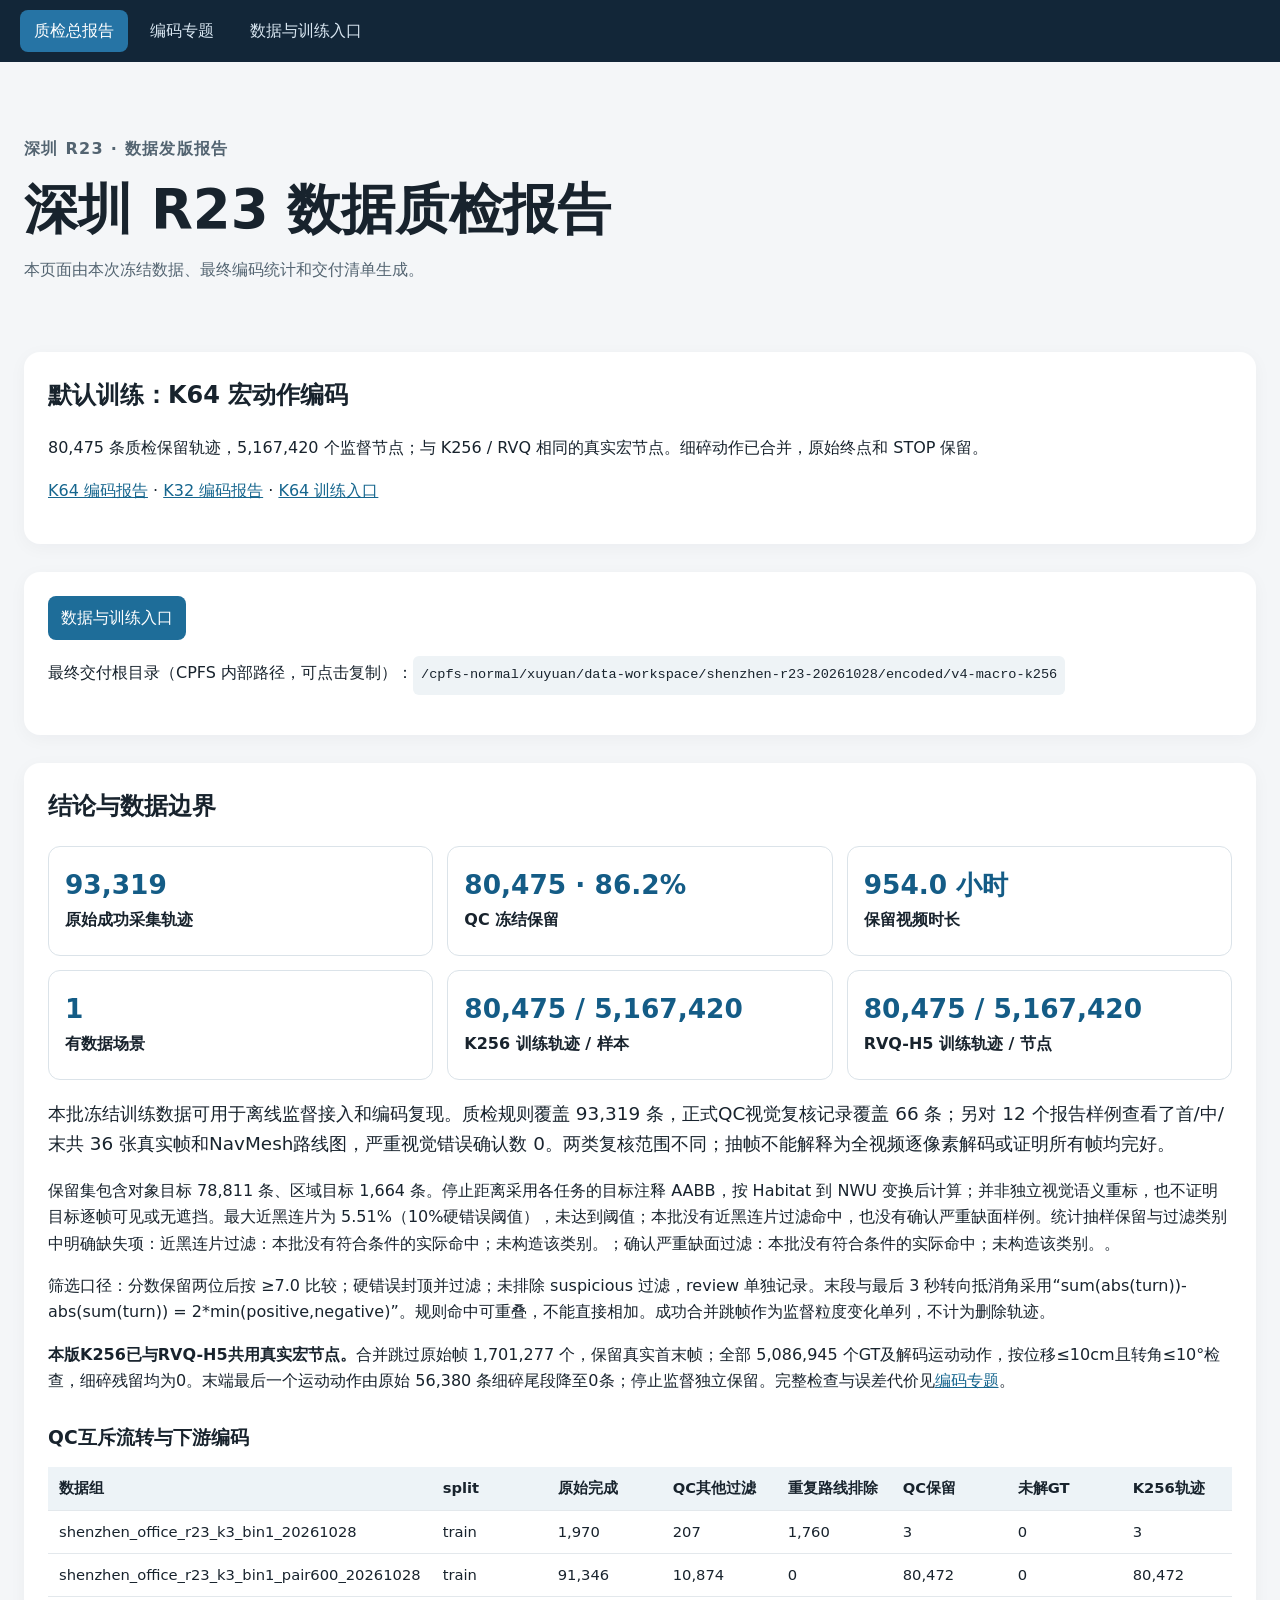
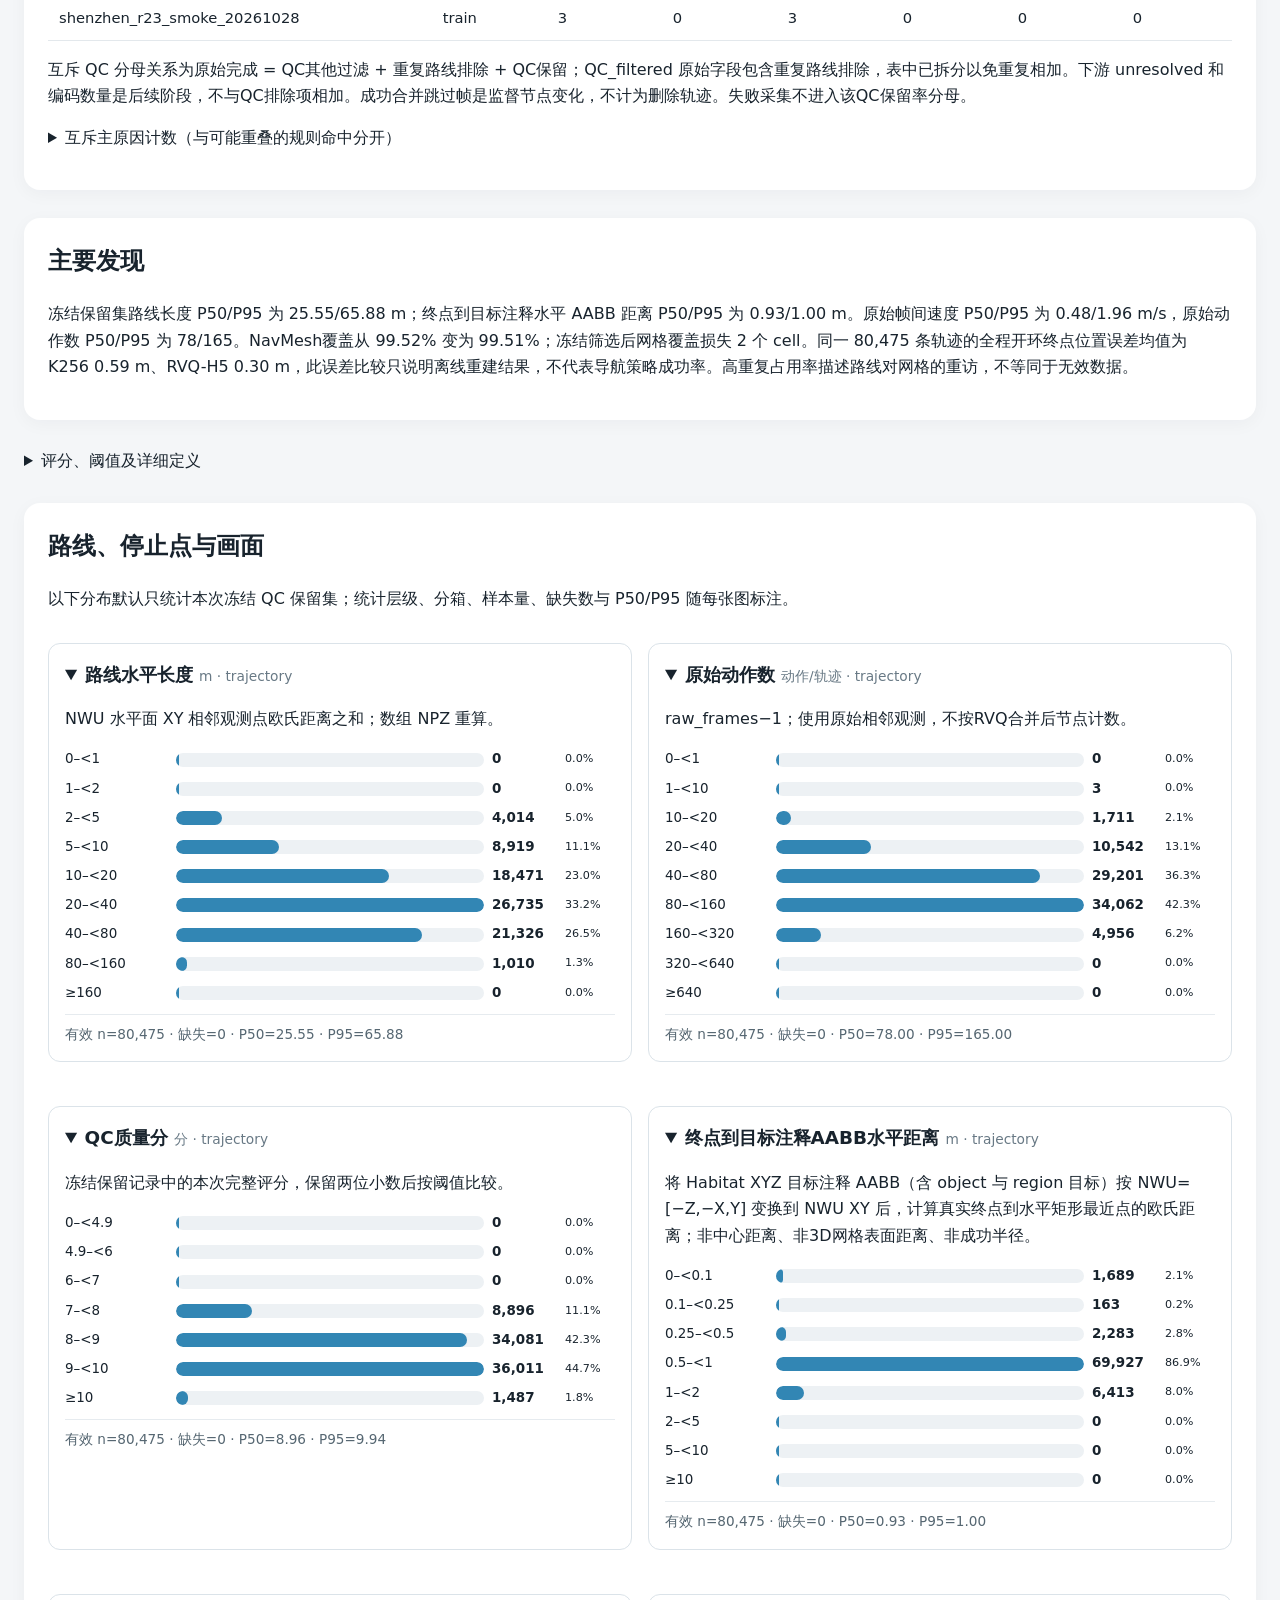
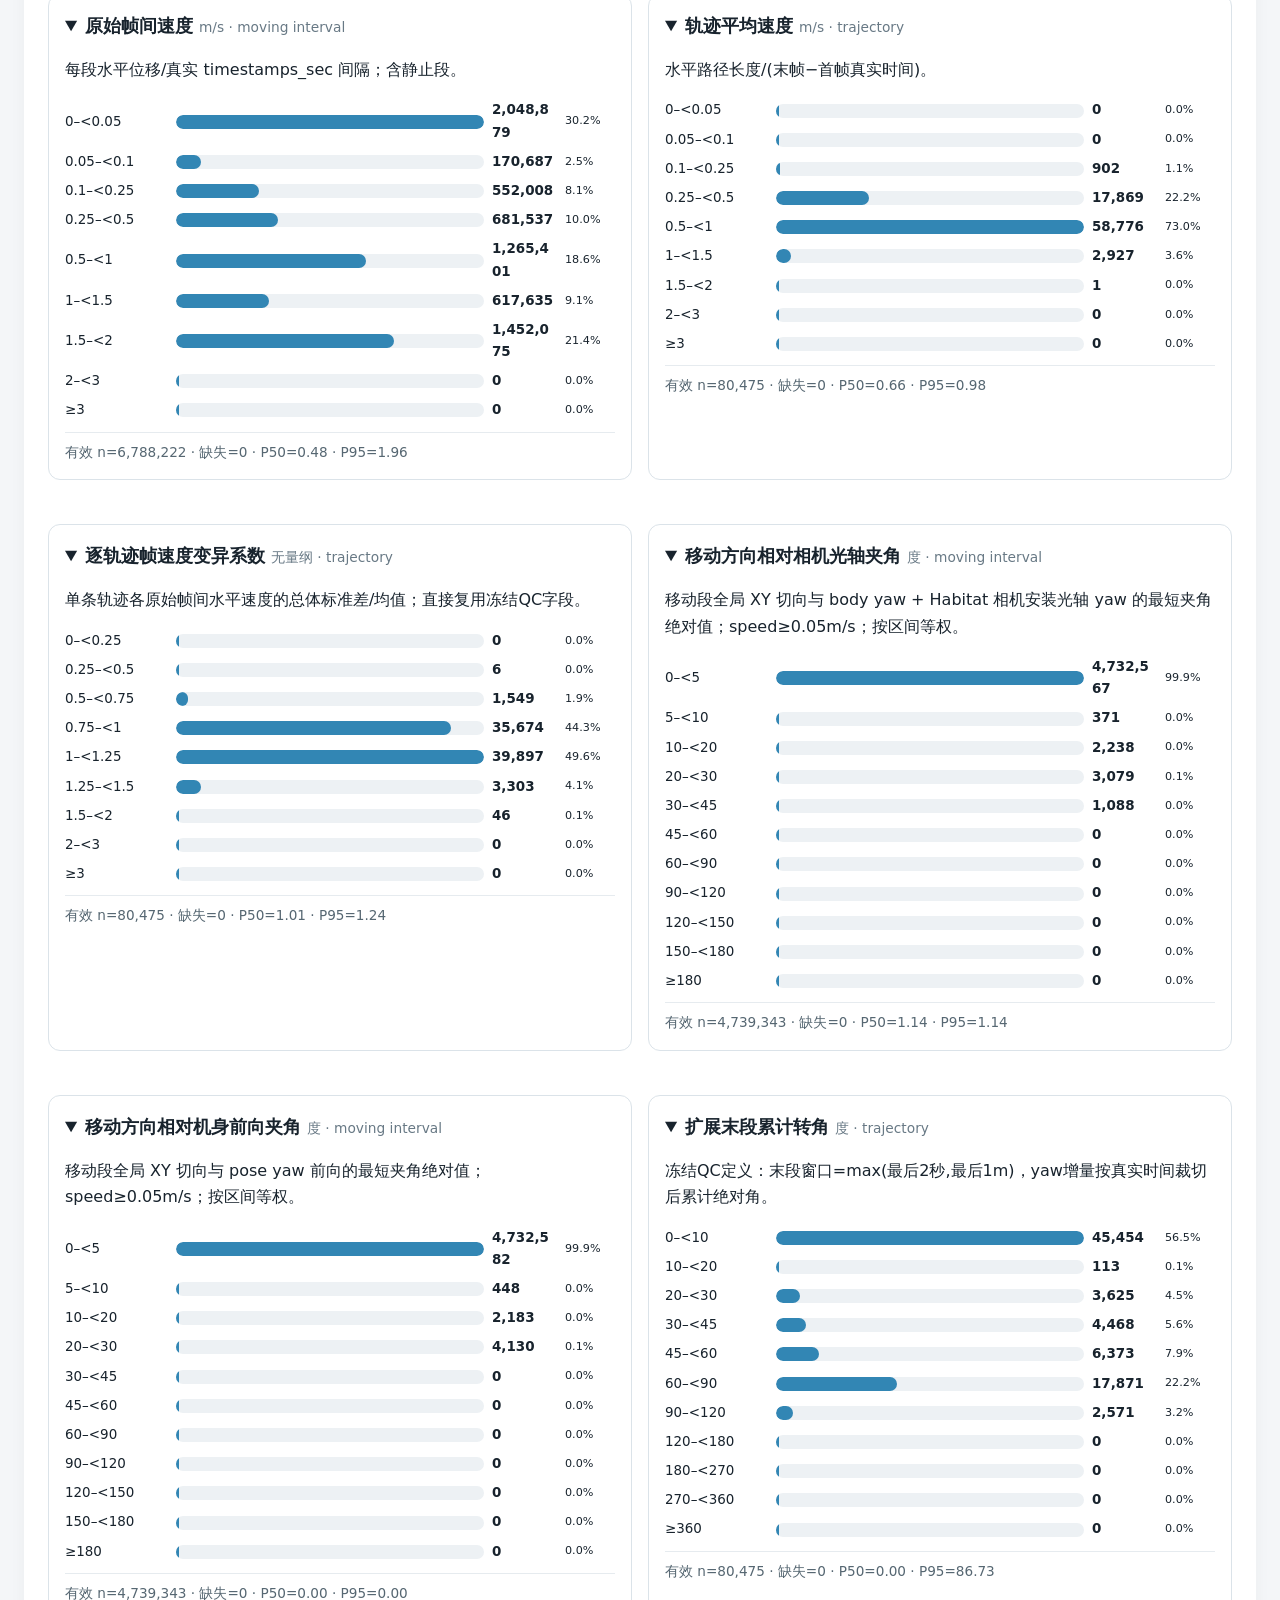
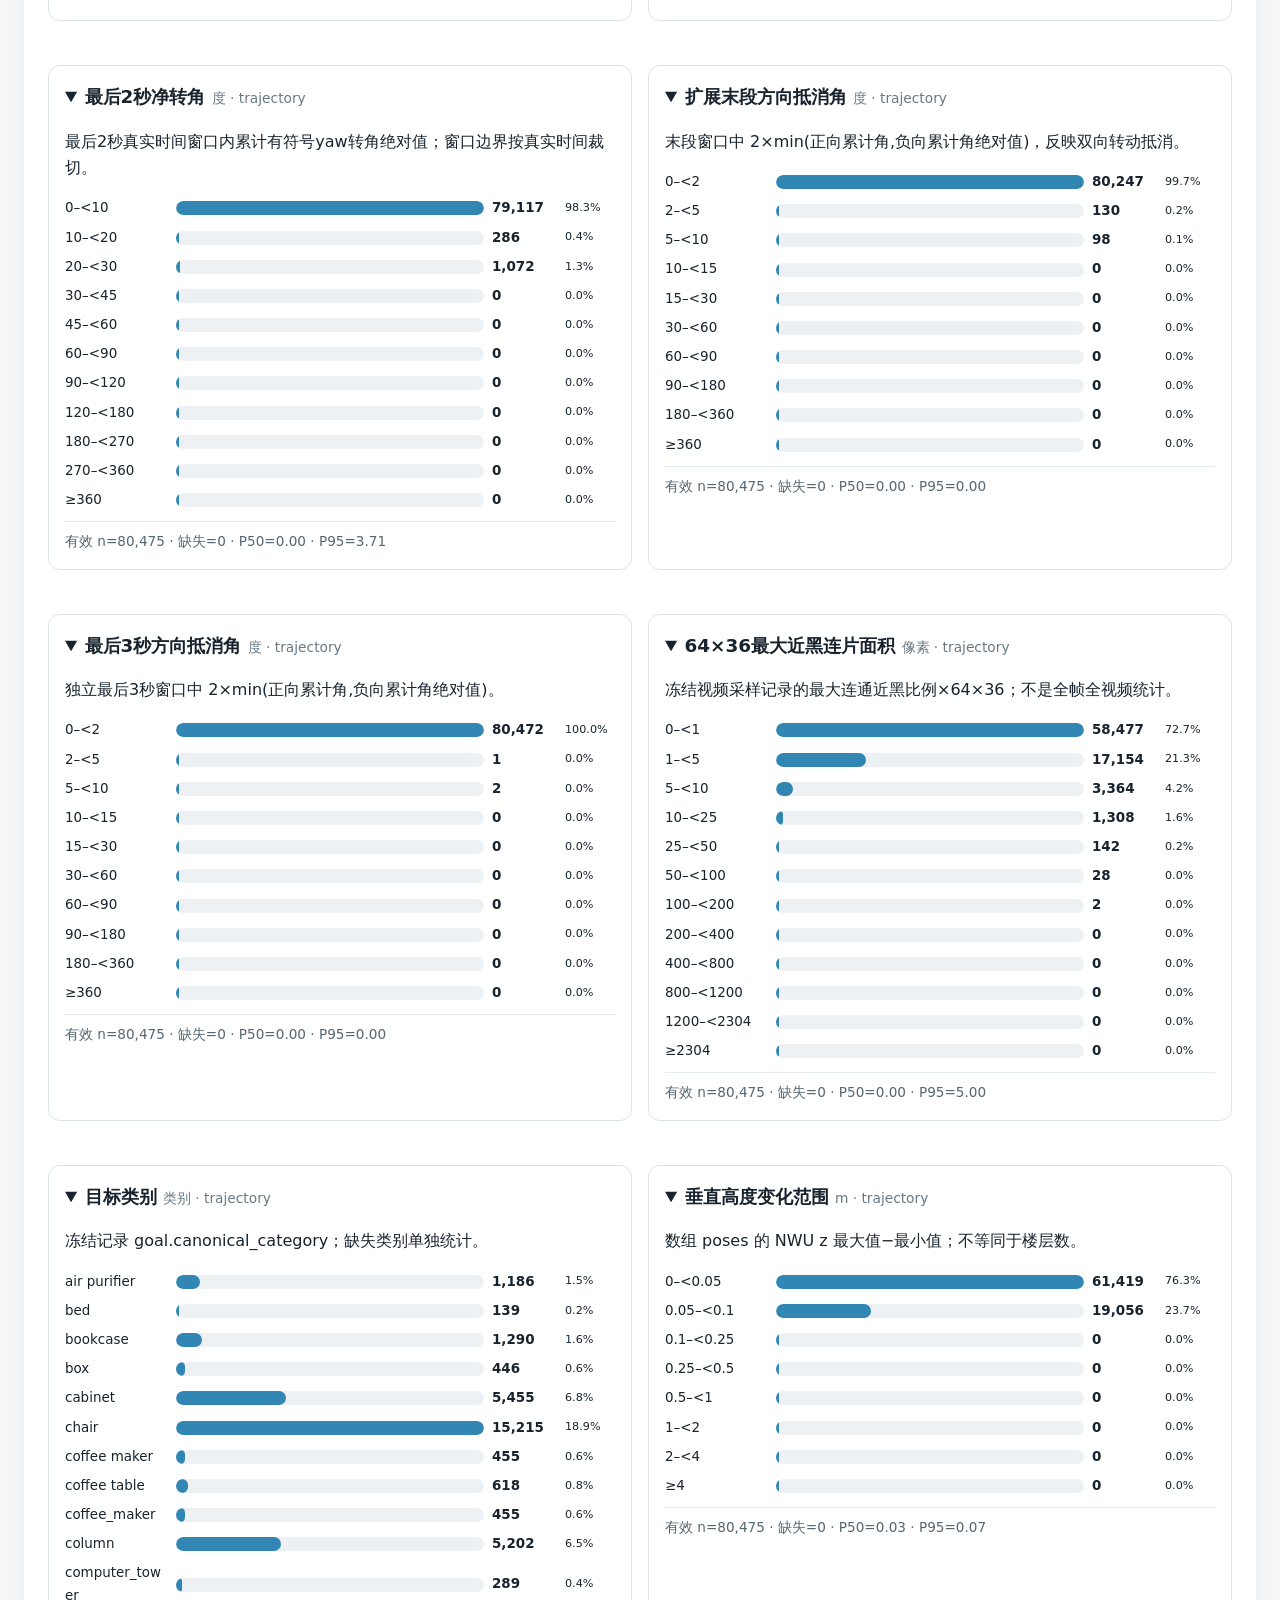
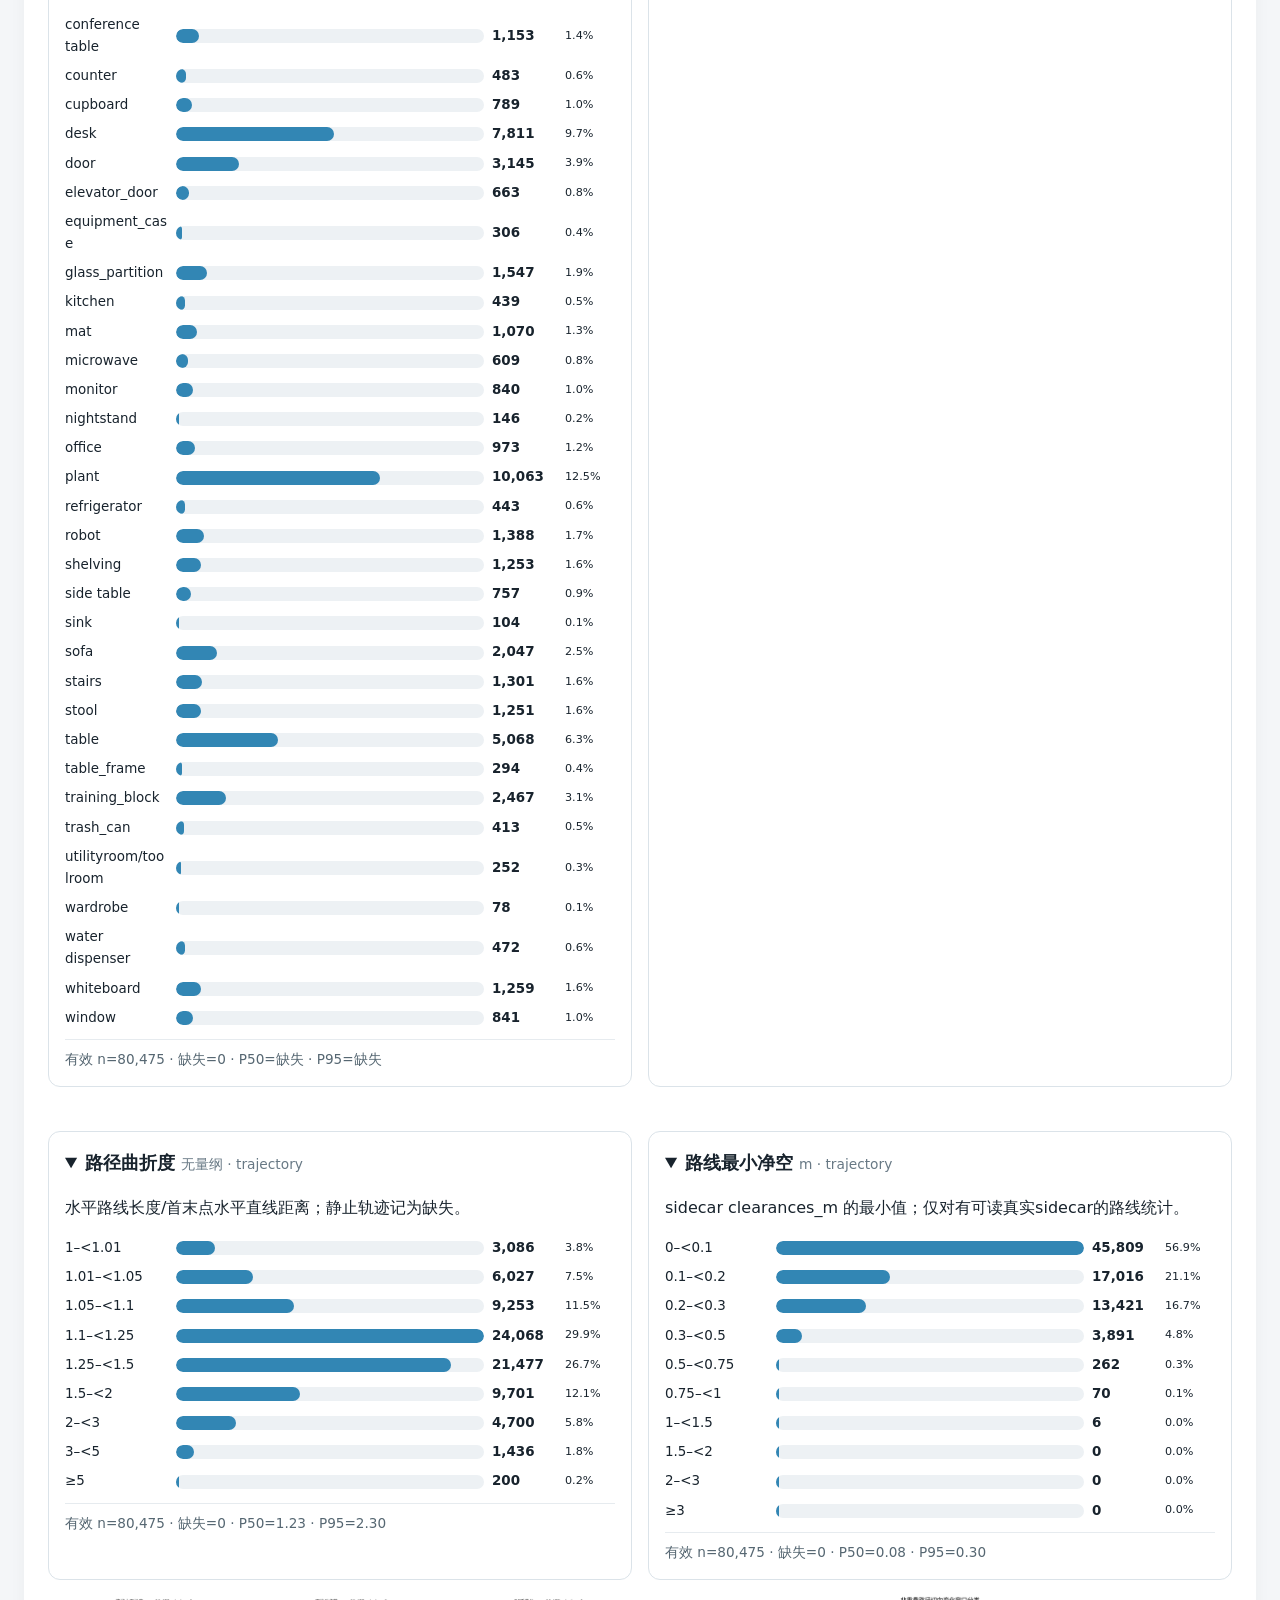
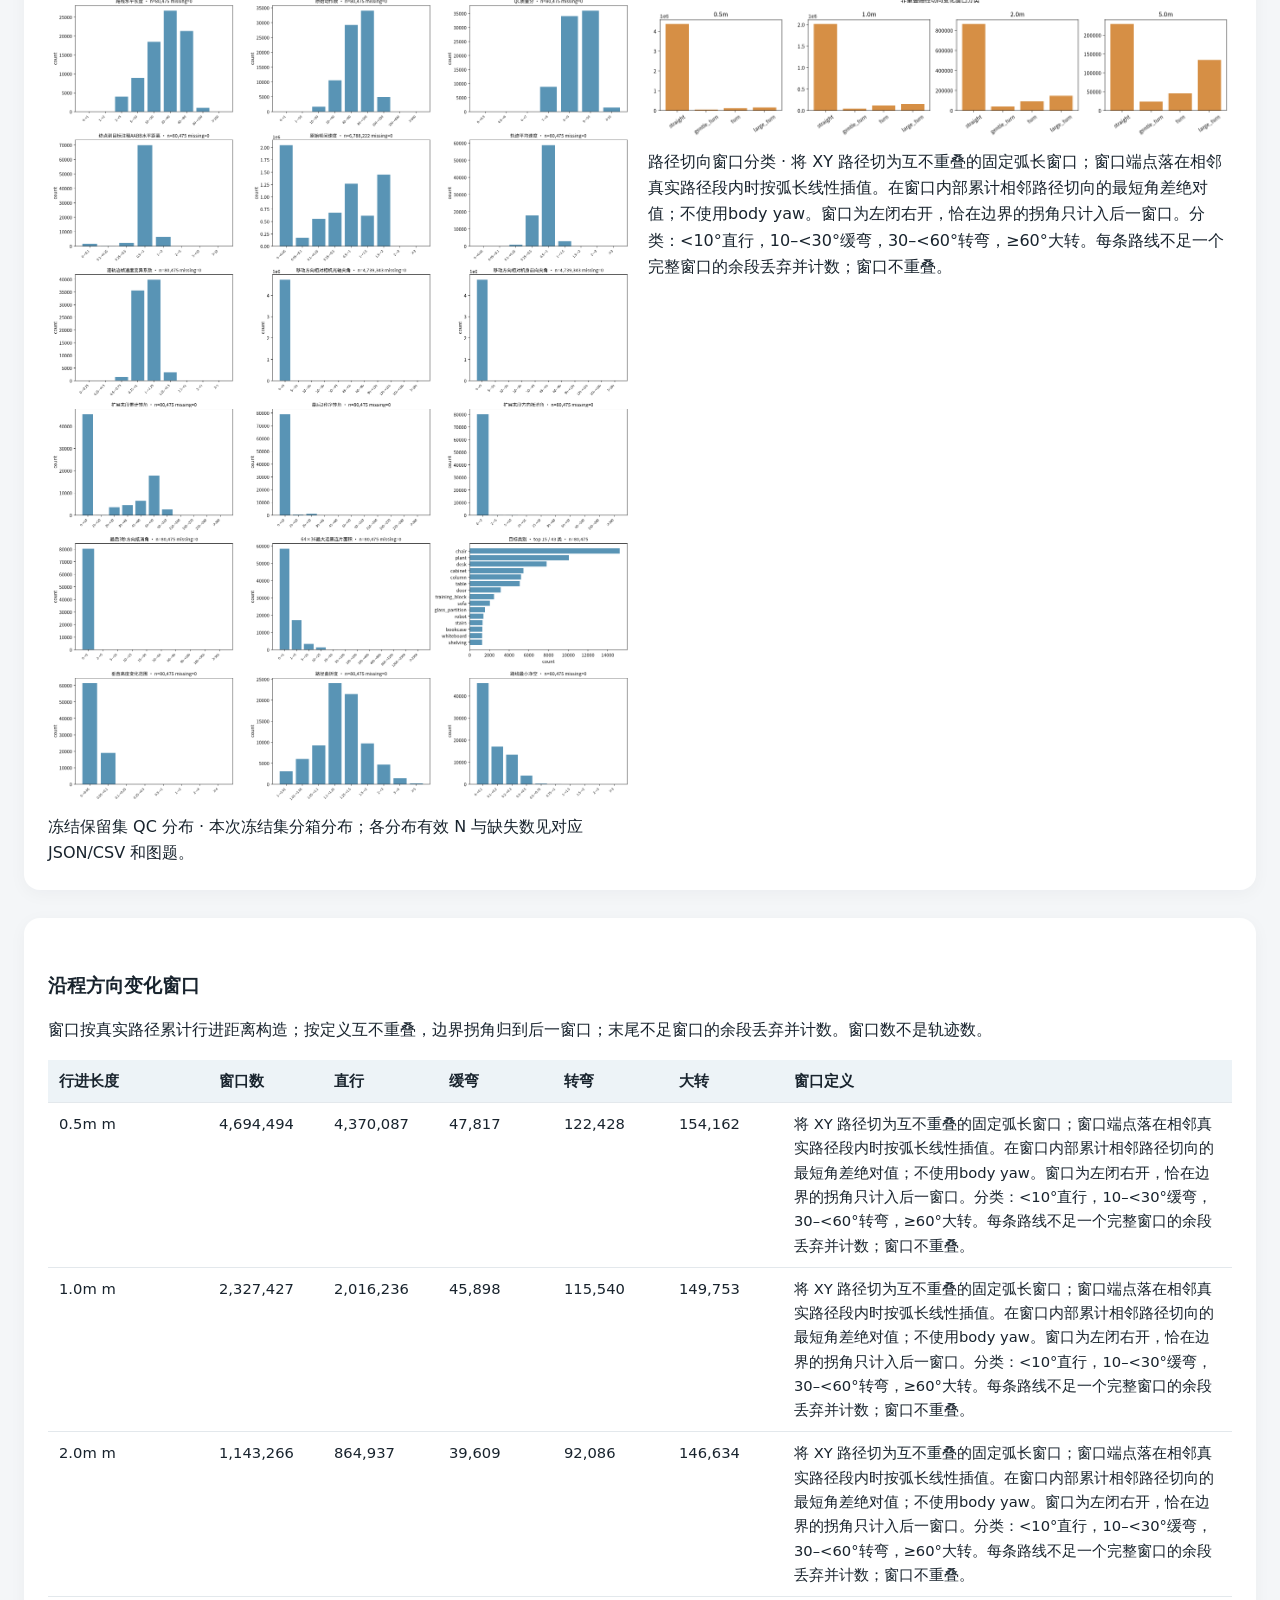
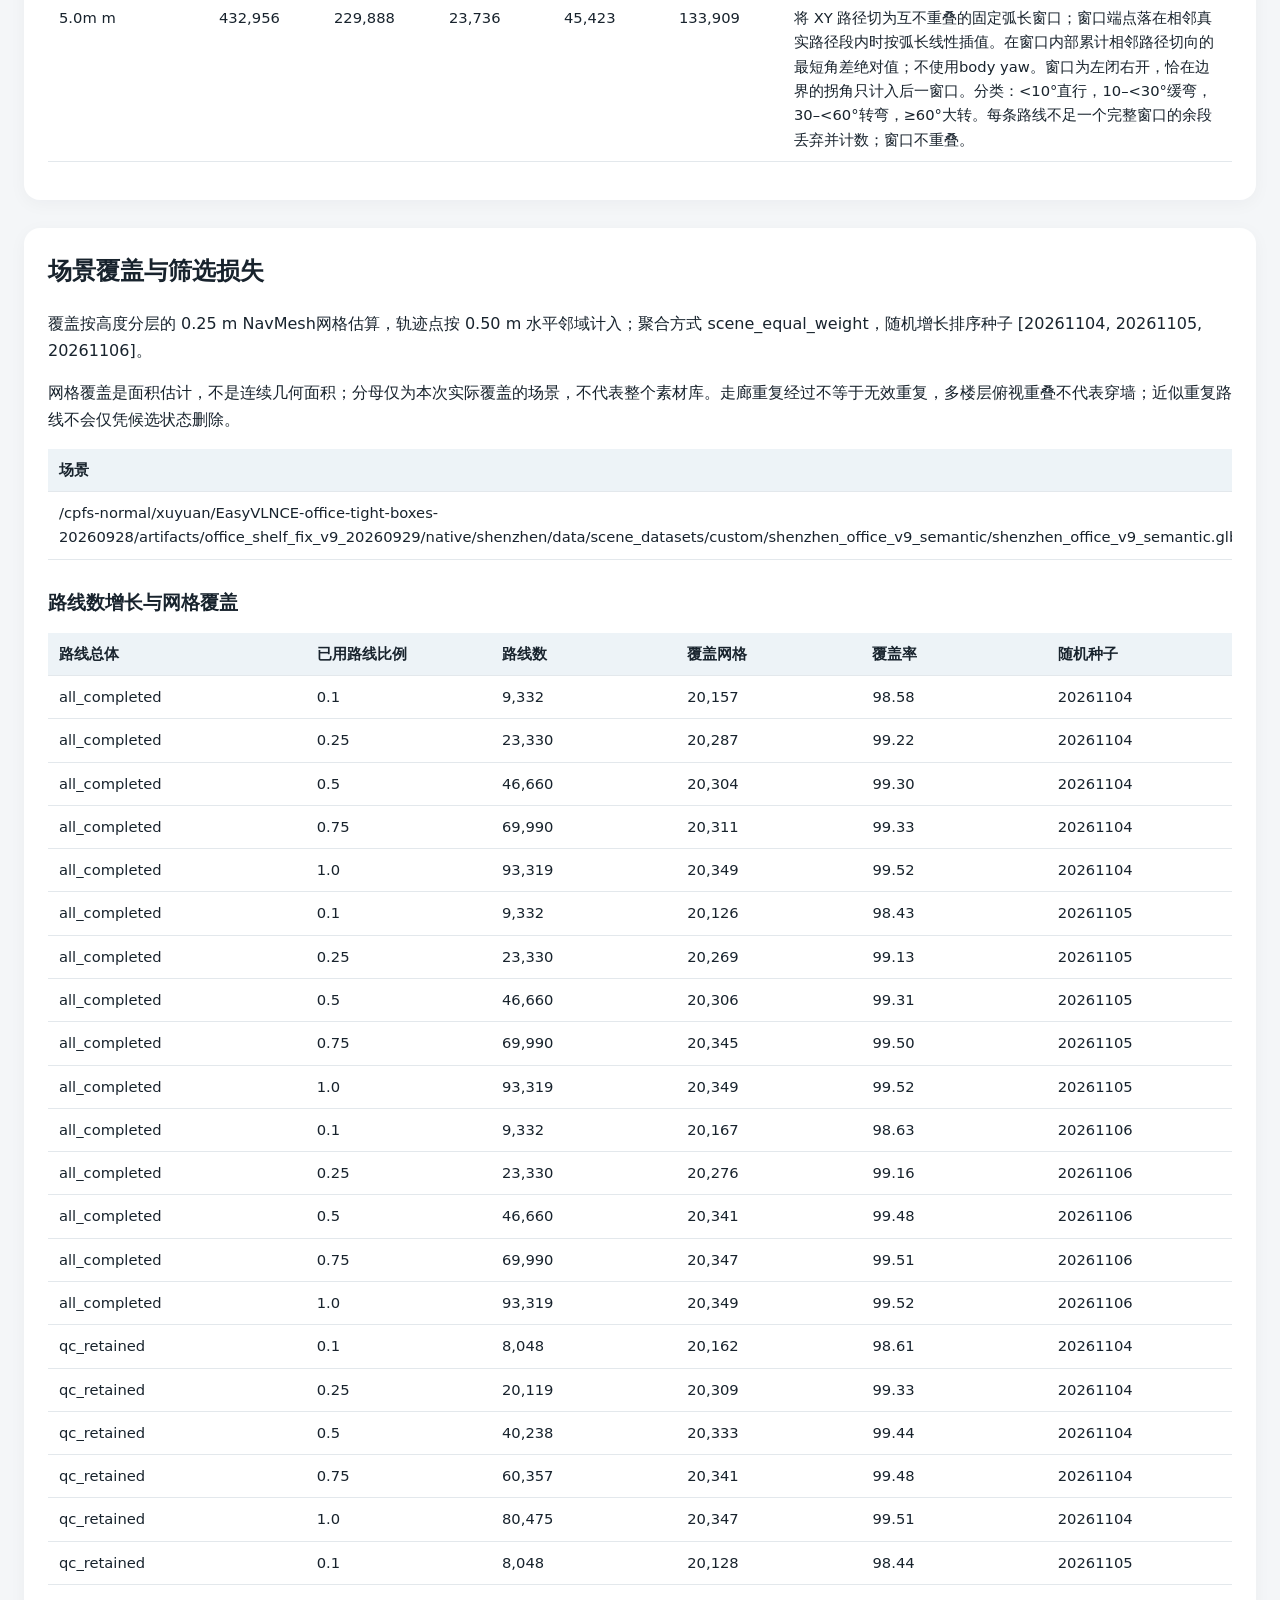
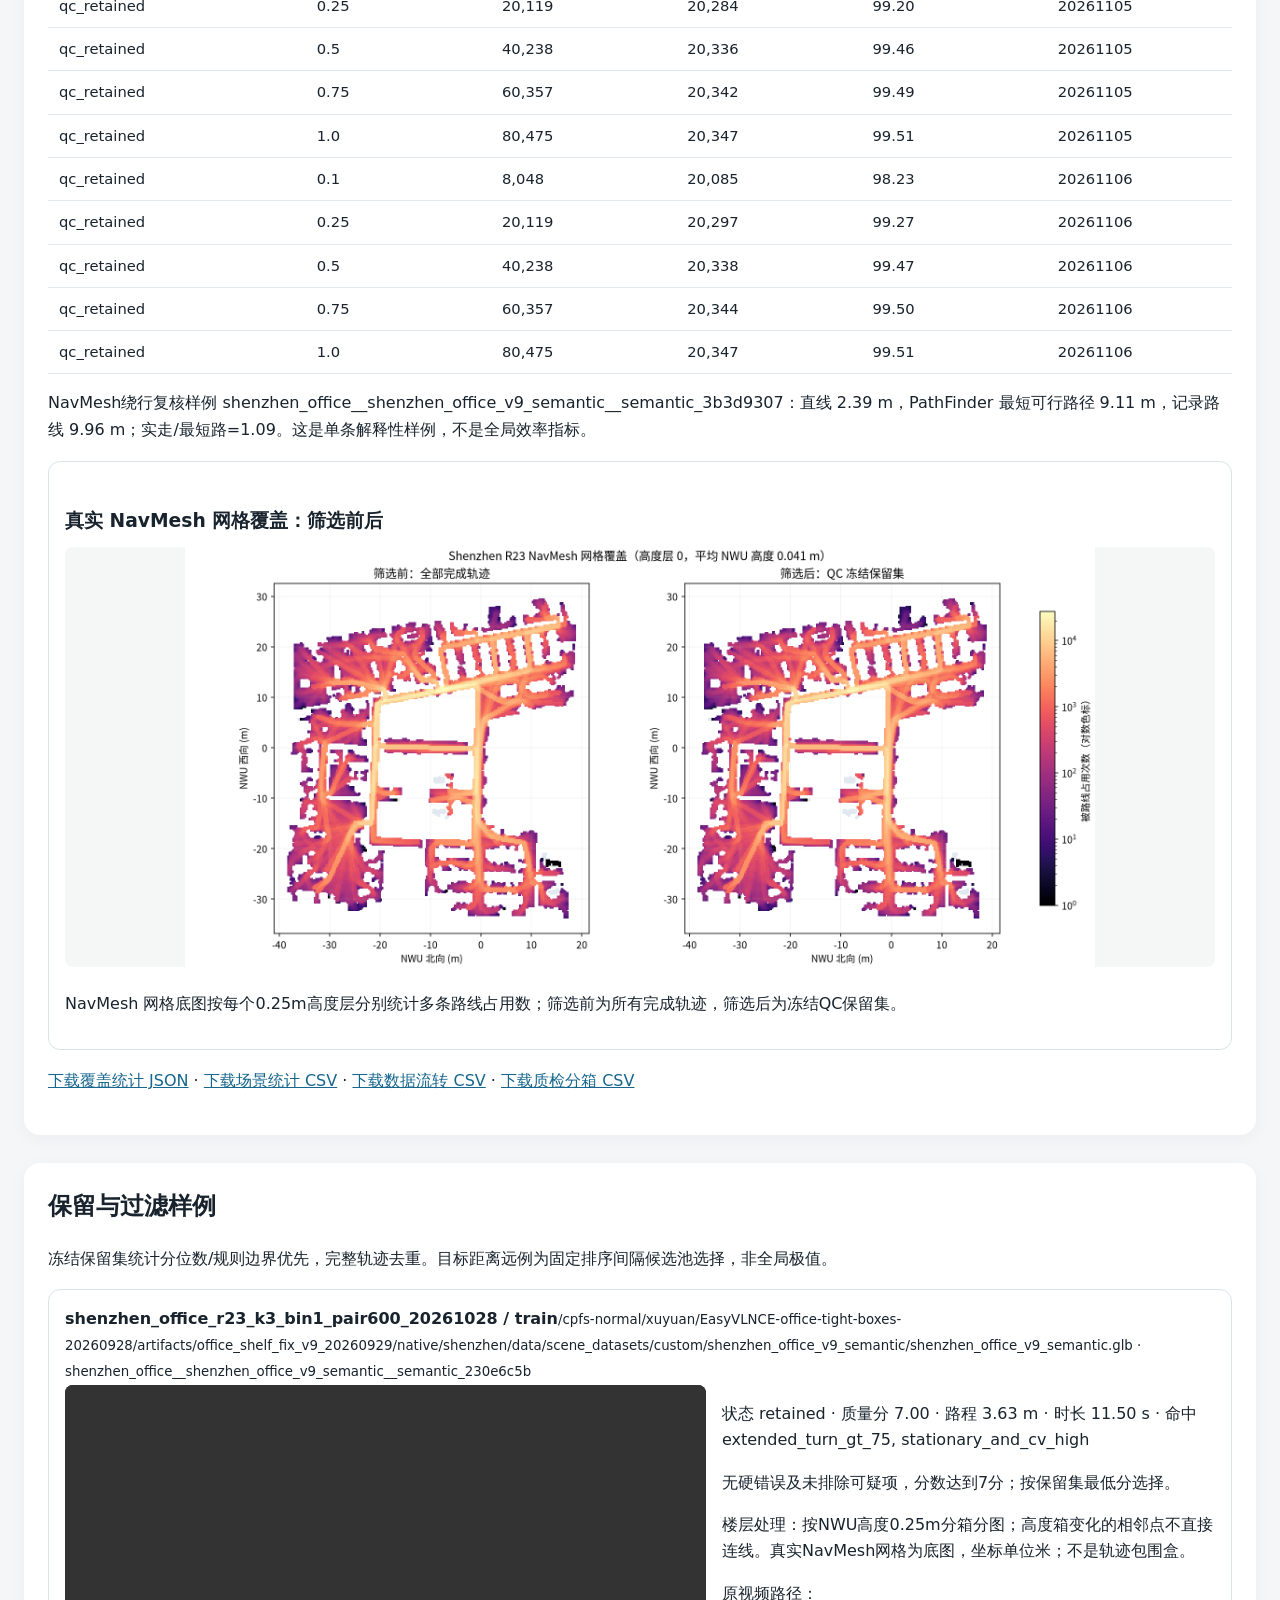
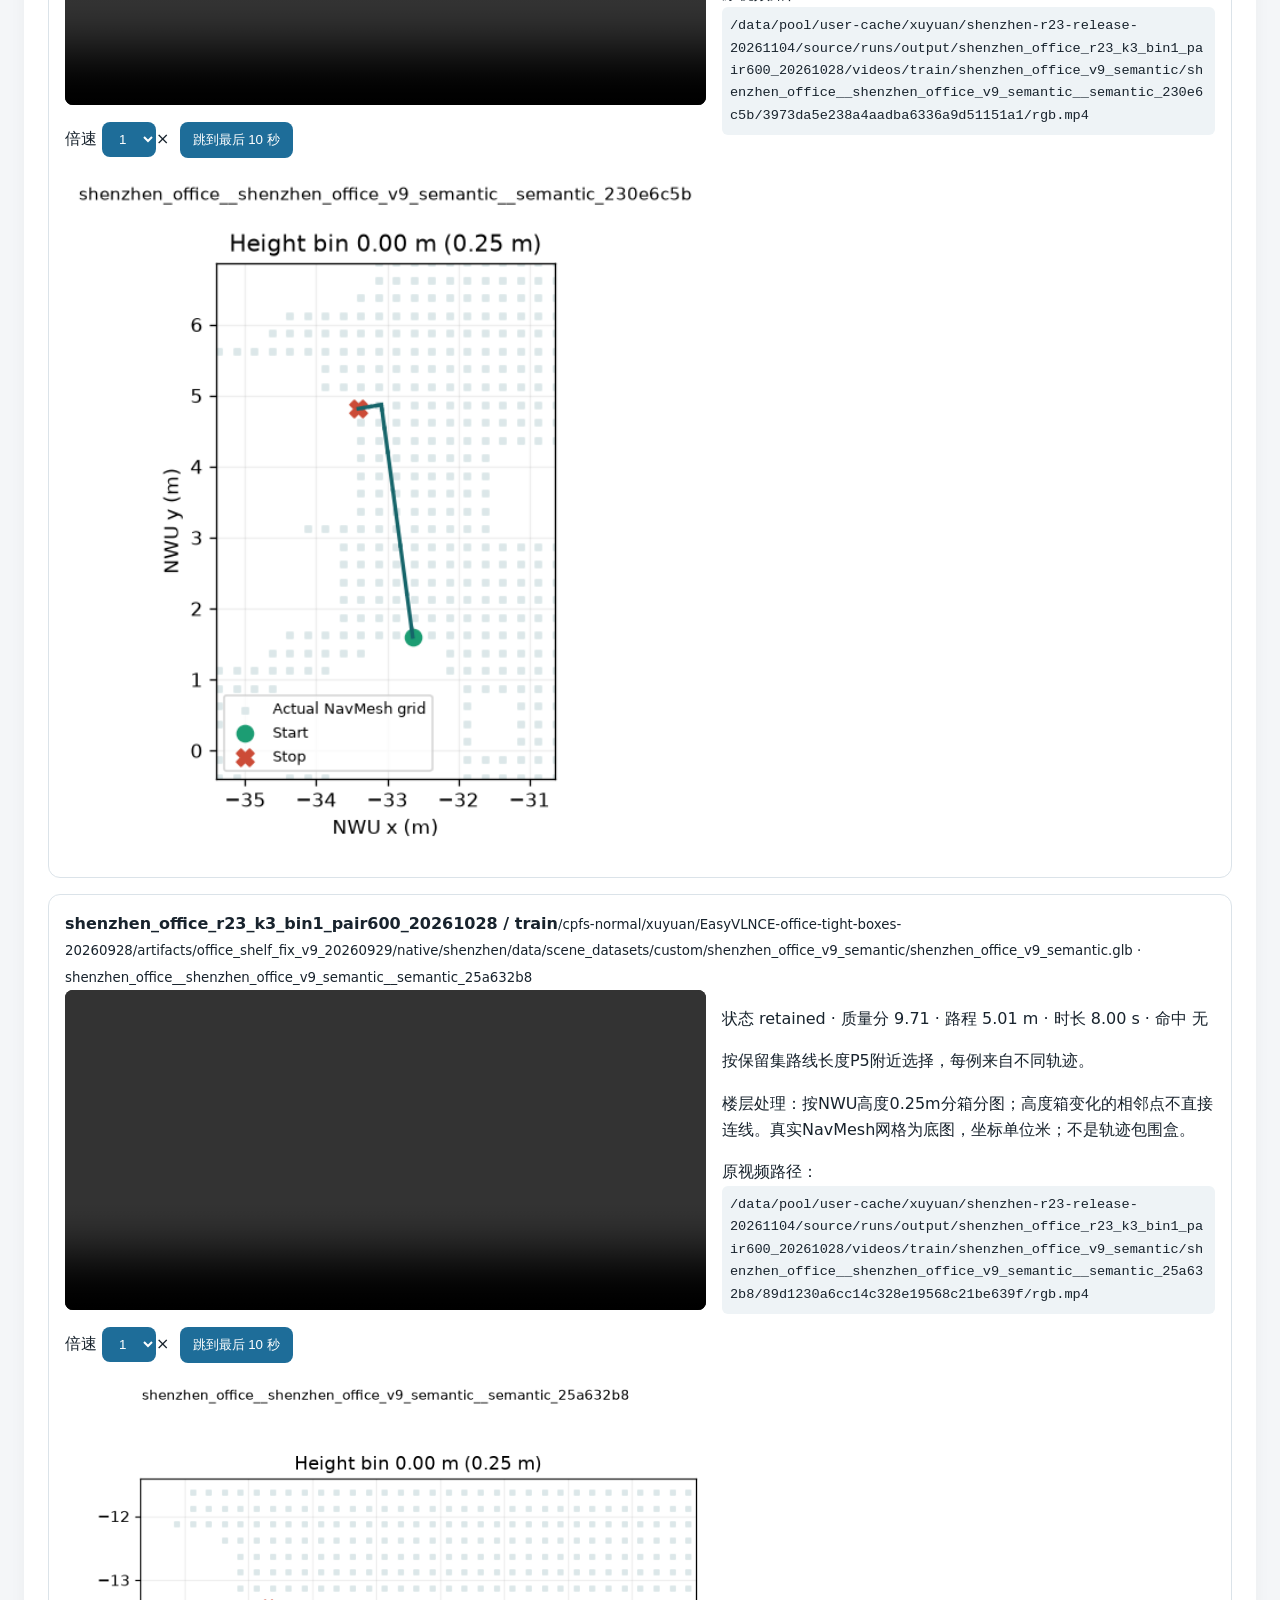
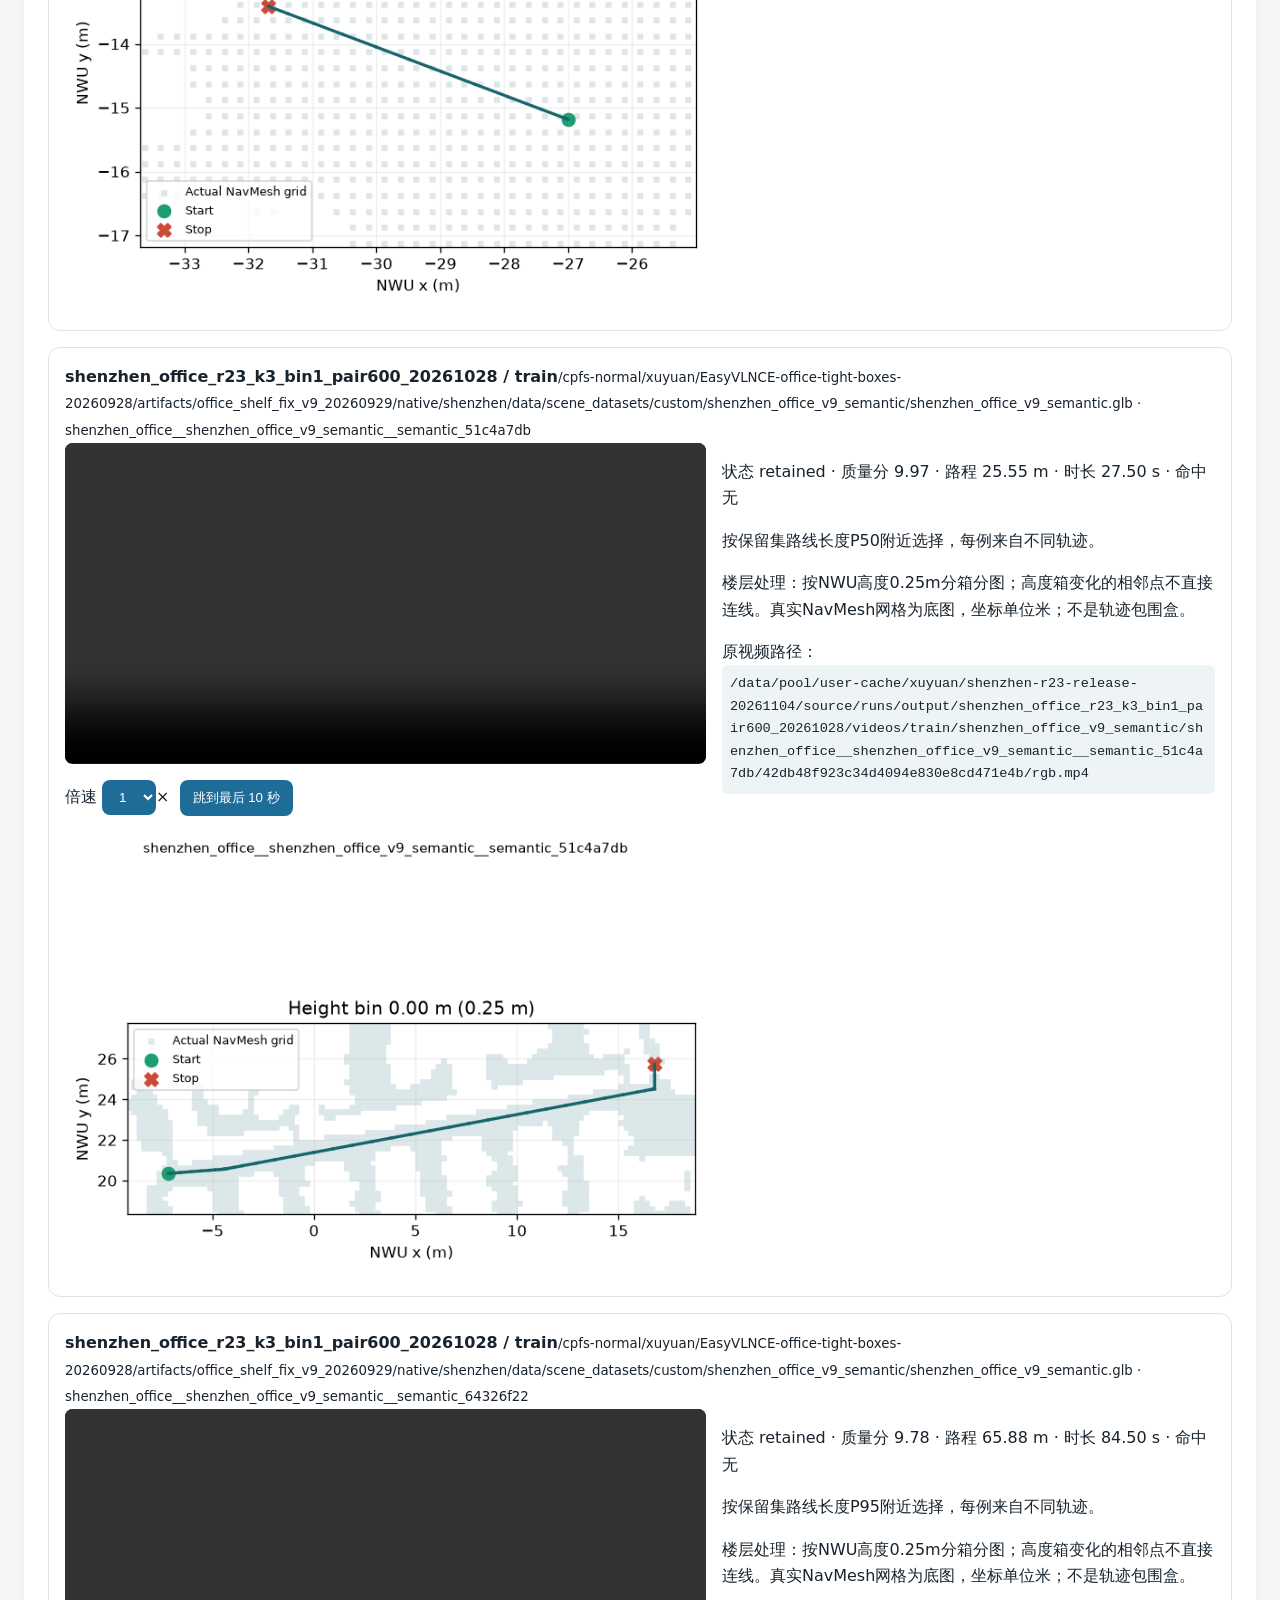
==== commit 884e6075: "Add independently fitted K32 macro encoding; preserve default K64" ====
--- a/index.html
+++ b/index.html
@@ -1,4 +1,4 @@
-<!doctype html><html lang="zh-CN"><head><meta charset="utf-8"><meta name="viewport" content="width=device-width,initial-scale=1"><title>深圳 R23 数据质检报告 · 深圳 R23</title><link rel="stylesheet" href="assets/style.css"><script defer src="assets/script.js"></script></head><body><nav><a class="active" href="index.html">质检总报告</a><a class="" href="tokenizer.html">编码专题</a><a class="" href="training.html">数据与训练入口</a></nav><main><header class="hero"><p class="eyebrow">深圳 R23 · 数据发版报告</p><h1>深圳 R23 数据质检报告</h1><p>本页面由本次冻结数据、最终编码统计和交付清单生成。</p></header><section class="panel"><h2>默认训练：K64 宏动作编码</h2><p>80,475 条质检保留轨迹，5,167,420 个监督节点；与 K256 / RVQ 相同的真实宏节点。细碎动作已合并，原始终点和 STOP 保留。</p><p><a href="tokenizer.html#k64">K64 编码报告</a> · <a href="training.html#k64-training">K64 训练入口</a></p></section><section class="entry-path"><a class="button" href="training.html">数据与训练入口</a><p>最终交付根目录（CPFS 内部路径，可点击复制）：<code class="copy-path" title="点击复制">/cpfs-normal/xuyuan/data-workspace/shenzhen-r23-20261028/encoded/v4-macro-k256</code></p></section><section><h2>结论与数据边界</h2><div class="cards"><article class="card stat"><div class="stat-value">93,319</div><div class="stat-label">原始成功采集轨迹</div><small></small></article><article class="card stat"><div class="stat-value">80,475 · 86.2%</div><div class="stat-label">QC 冻结保留</div><small></small></article><article class="card stat"><div class="stat-value">954.0 小时</div><div class="stat-label">保留视频时长</div><small></small></article><article class="card stat"><div class="stat-value">1</div><div class="stat-label">有数据场景</div><small></small></article><article class="card stat"><div class="stat-value">80,475 / 5,167,420</div><div class="stat-label">K256 训练轨迹 / 样本</div><small></small></article><article class="card stat"><div class="stat-value">80,475 / 5,167,420</div><div class="stat-label">RVQ-H5 训练轨迹 / 节点</div><small></small></article></div><p class="lead">本批冻结训练数据可用于离线监督接入和编码复现。质检规则覆盖 93,319 条，正式QC视觉复核记录覆盖 66 条；另对 12 个报告样例查看了首/中/末共 36 张真实帧和NavMesh路线图，严重视觉错误确认数 0。两类复核范围不同；抽帧不能解释为全视频逐像素解码或证明所有帧均完好。</p><p>保留集包含对象目标 78,811 条、区域目标 1,664 条。停止距离采用各任务的目标注释 AABB，按 Habitat 到 NWU 变换后计算；并非独立视觉语义重标，也不证明目标逐帧可见或无遮挡。最大近黑连片为 5.51%（10%硬错误阈值），未达到阈值；本批没有近黑连片过滤命中，也没有确认严重缺面样例。统计抽样保留与过滤类别中明确缺失项：近黑连片过滤：本批没有符合条件的实际命中；未构造该类别。；确认严重缺面过滤：本批没有符合条件的实际命中；未构造该类别。。</p><p>筛选口径：分数保留两位后按 ≥7.0 比较；硬错误封顶并过滤；未排除 suspicious 过滤，review 单独记录。末段与最后 3 秒转向抵消角采用“sum(abs(turn))-abs(sum(turn)) = 2*min(positive,negative)”。规则命中可重叠，不能直接相加。成功合并跳帧作为监督粒度变化单列，不计为删除轨迹。</p><p><strong>本版K256已与RVQ-H5共用真实宏节点。</strong>合并跳过原始帧 1,701,277 个，保留真实首末帧；全部 5,086,945 个GT及解码运动动作，按位移≤10cm且转角≤10°检查，细碎残留均为0。末端最后一个运动动作由原始 56,380 条细碎尾段降至0条；停止监督独立保留。完整检查与误差代价见<a href="tokenizer.html">编码专题</a>。</p><h3>QC互斥流转与下游编码</h3><div class="table-scroll"><table class=""><thead><tr><th>数据组</th><th>split</th><th>原始完成</th><th>QC其他过滤</th><th>重复路线排除</th><th>QC保留</th><th>未解GT</th><th>K256轨迹</th><th>K256样本</th><th>未解RVQ</th><th>RVQ轨迹</th><th>RVQ节点</th><th>成功跳过帧*</th></tr></thead><tbody><tr><td>shenzhen_office_r23_k3_bin1_20261028</td><td>train</td><td>1,970</td><td>207</td><td>1,760</td><td>3</td><td>0</td><td>3</td><td>122</td><td>0</td><td>3</td><td>122</td><td>40</td></tr><tr><td>shenzhen_office_r23_k3_bin1_pair600_20261028</td><td>train</td><td>91,346</td><td>10,874</td><td>0</td><td>80,472</td><td>0</td><td>80,472</td><td>5,167,298</td><td>0</td><td>80,472</td><td>5,167,298</td><td>1,701,237</td></tr><tr><td>shenzhen_r23_smoke_20261028</td><td>train</td><td>3</td><td>0</td><td>3</td><td>0</td><td>0</td><td>0</td><td>0</td><td>0</td><td>0</td><td>0</td><td>0</td></tr></tbody></table></div><p>互斥 QC 分母关系为原始完成 = QC其他过滤 + 重复路线排除 + QC保留；QC_filtered 原始字段包含重复路线排除，表中已拆分以免重复相加。下游 unresolved 和编码数量是后续阶段，不与QC排除项相加。成功合并跳过帧是监督节点变化，不计为删除轨迹。失败采集不进入该QC保留率分母。</p><details><summary>互斥主原因计数（与可能重叠的规则命中分开）</summary><div class="table-scroll"><table class=""><thead><tr><th>主原因</th><th>轨迹数</th><th>说明</th></tr></thead><tbody><tr><td>duplicate_train_identity_or_full_trajectory</td><td>1,763</td><td>互斥总账以数据流转表为准</td></tr><tr><td>extended_turn_gt_95</td><td>7,964</td><td>互斥总账以数据流转表为准</td></tr><tr><td>extended_reversal_gt_10</td><td>1,235</td><td>互斥总账以数据流转表为准</td></tr><tr><td>suspicious/contrast_lt_7</td><td>1,817</td><td>互斥总账以数据流转表为准</td></tr><tr><td>quality_score&lt;7.0</td><td>65</td><td>互斥总账以数据流转表为准</td></tr><tr><td>retained</td><td>80,475</td><td>互斥总账以数据流转表为准</td></tr></tbody></table></div></details></section><section><h2>主要发现</h2><p>冻结保留集路线长度 P50/P95 为 25.55/65.88 m；终点到目标注释水平 AABB 距离 P50/P95 为 0.93/1.00 m。原始帧间速度 P50/P95 为 0.48/1.96 m/s，原始动作数 P50/P95 为 78/165。NavMesh覆盖从 99.52% 变为 99.51%；冻结筛选后网格覆盖损失 2 个 cell。同一 80,475 条轨迹的全程开环终点位置误差均值为 K256 0.59 m、RVQ-H5 0.30 m，此误差比较只说明离线重建结果，不代表导航策略成功率。高重复占用率描述路线对网格的重访，不等同于无效数据。</p></section><details><summary>评分、阈值及详细定义</summary><pre>{
+<!doctype html><html lang="zh-CN"><head><meta charset="utf-8"><meta name="viewport" content="width=device-width,initial-scale=1"><title>深圳 R23 数据质检报告 · 深圳 R23</title><link rel="stylesheet" href="assets/style.css"><script defer src="assets/script.js"></script></head><body><nav><a class="active" href="index.html">质检总报告</a><a class="" href="tokenizer.html">编码专题</a><a class="" href="training.html">数据与训练入口</a></nav><main><header class="hero"><p class="eyebrow">深圳 R23 · 数据发版报告</p><h1>深圳 R23 数据质检报告</h1><p>本页面由本次冻结数据、最终编码统计和交付清单生成。</p></header><section class="panel"><h2>默认训练：K64 宏动作编码</h2><p>80,475 条质检保留轨迹，5,167,420 个监督节点；与 K256 / RVQ 相同的真实宏节点。细碎动作已合并，原始终点和 STOP 保留。</p><p><a href="tokenizer.html#k64">K64 编码报告</a> · <a href="tokenizer.html#k32">K32 编码报告</a> · <a href="training.html#k64-training">K64 训练入口</a></p></section><section class="entry-path"><a class="button" href="training.html">数据与训练入口</a><p>最终交付根目录（CPFS 内部路径，可点击复制）：<code class="copy-path" title="点击复制">/cpfs-normal/xuyuan/data-workspace/shenzhen-r23-20261028/encoded/v4-macro-k256</code></p></section><section><h2>结论与数据边界</h2><div class="cards"><article class="card stat"><div class="stat-value">93,319</div><div class="stat-label">原始成功采集轨迹</div><small></small></article><article class="card stat"><div class="stat-value">80,475 · 86.2%</div><div class="stat-label">QC 冻结保留</div><small></small></article><article class="card stat"><div class="stat-value">954.0 小时</div><div class="stat-label">保留视频时长</div><small></small></article><article class="card stat"><div class="stat-value">1</div><div class="stat-label">有数据场景</div><small></small></article><article class="card stat"><div class="stat-value">80,475 / 5,167,420</div><div class="stat-label">K256 训练轨迹 / 样本</div><small></small></article><article class="card stat"><div class="stat-value">80,475 / 5,167,420</div><div class="stat-label">RVQ-H5 训练轨迹 / 节点</div><small></small></article></div><p class="lead">本批冻结训练数据可用于离线监督接入和编码复现。质检规则覆盖 93,319 条，正式QC视觉复核记录覆盖 66 条；另对 12 个报告样例查看了首/中/末共 36 张真实帧和NavMesh路线图，严重视觉错误确认数 0。两类复核范围不同；抽帧不能解释为全视频逐像素解码或证明所有帧均完好。</p><p>保留集包含对象目标 78,811 条、区域目标 1,664 条。停止距离采用各任务的目标注释 AABB，按 Habitat 到 NWU 变换后计算；并非独立视觉语义重标，也不证明目标逐帧可见或无遮挡。最大近黑连片为 5.51%（10%硬错误阈值），未达到阈值；本批没有近黑连片过滤命中，也没有确认严重缺面样例。统计抽样保留与过滤类别中明确缺失项：近黑连片过滤：本批没有符合条件的实际命中；未构造该类别。；确认严重缺面过滤：本批没有符合条件的实际命中；未构造该类别。。</p><p>筛选口径：分数保留两位后按 ≥7.0 比较；硬错误封顶并过滤；未排除 suspicious 过滤，review 单独记录。末段与最后 3 秒转向抵消角采用“sum(abs(turn))-abs(sum(turn)) = 2*min(positive,negative)”。规则命中可重叠，不能直接相加。成功合并跳帧作为监督粒度变化单列，不计为删除轨迹。</p><p><strong>本版K256已与RVQ-H5共用真实宏节点。</strong>合并跳过原始帧 1,701,277 个，保留真实首末帧；全部 5,086,945 个GT及解码运动动作，按位移≤10cm且转角≤10°检查，细碎残留均为0。末端最后一个运动动作由原始 56,380 条细碎尾段降至0条；停止监督独立保留。完整检查与误差代价见<a href="tokenizer.html">编码专题</a>。</p><h3>QC互斥流转与下游编码</h3><div class="table-scroll"><table class=""><thead><tr><th>数据组</th><th>split</th><th>原始完成</th><th>QC其他过滤</th><th>重复路线排除</th><th>QC保留</th><th>未解GT</th><th>K256轨迹</th><th>K256样本</th><th>未解RVQ</th><th>RVQ轨迹</th><th>RVQ节点</th><th>成功跳过帧*</th></tr></thead><tbody><tr><td>shenzhen_office_r23_k3_bin1_20261028</td><td>train</td><td>1,970</td><td>207</td><td>1,760</td><td>3</td><td>0</td><td>3</td><td>122</td><td>0</td><td>3</td><td>122</td><td>40</td></tr><tr><td>shenzhen_office_r23_k3_bin1_pair600_20261028</td><td>train</td><td>91,346</td><td>10,874</td><td>0</td><td>80,472</td><td>0</td><td>80,472</td><td>5,167,298</td><td>0</td><td>80,472</td><td>5,167,298</td><td>1,701,237</td></tr><tr><td>shenzhen_r23_smoke_20261028</td><td>train</td><td>3</td><td>0</td><td>3</td><td>0</td><td>0</td><td>0</td><td>0</td><td>0</td><td>0</td><td>0</td><td>0</td></tr></tbody></table></div><p>互斥 QC 分母关系为原始完成 = QC其他过滤 + 重复路线排除 + QC保留；QC_filtered 原始字段包含重复路线排除，表中已拆分以免重复相加。下游 unresolved 和编码数量是后续阶段，不与QC排除项相加。成功合并跳过帧是监督节点变化，不计为删除轨迹。失败采集不进入该QC保留率分母。</p><details><summary>互斥主原因计数（与可能重叠的规则命中分开）</summary><div class="table-scroll"><table class=""><thead><tr><th>主原因</th><th>轨迹数</th><th>说明</th></tr></thead><tbody><tr><td>duplicate_train_identity_or_full_trajectory</td><td>1,763</td><td>互斥总账以数据流转表为准</td></tr><tr><td>extended_turn_gt_95</td><td>7,964</td><td>互斥总账以数据流转表为准</td></tr><tr><td>extended_reversal_gt_10</td><td>1,235</td><td>互斥总账以数据流转表为准</td></tr><tr><td>suspicious/contrast_lt_7</td><td>1,817</td><td>互斥总账以数据流转表为准</td></tr><tr><td>quality_score&lt;7.0</td><td>65</td><td>互斥总账以数据流转表为准</td></tr><tr><td>retained</td><td>80,475</td><td>互斥总账以数据流转表为准</td></tr></tbody></table></div></details></section><section><h2>主要发现</h2><p>冻结保留集路线长度 P50/P95 为 25.55/65.88 m；终点到目标注释水平 AABB 距离 P50/P95 为 0.93/1.00 m。原始帧间速度 P50/P95 为 0.48/1.96 m/s，原始动作数 P50/P95 为 78/165。NavMesh覆盖从 99.52% 变为 99.51%；冻结筛选后网格覆盖损失 2 个 cell。同一 80,475 条轨迹的全程开环终点位置误差均值为 K256 0.59 m、RVQ-H5 0.30 m，此误差比较只说明离线重建结果，不代表导航策略成功率。高重复占用率描述路线对网格的重访，不等同于无效数据。</p></section><details><summary>评分、阈值及详细定义</summary><pre>{
   &quot;missingness&quot;: {
     &quot;path_length_m&quot;: {
       &quot;n&quot;: 80475,
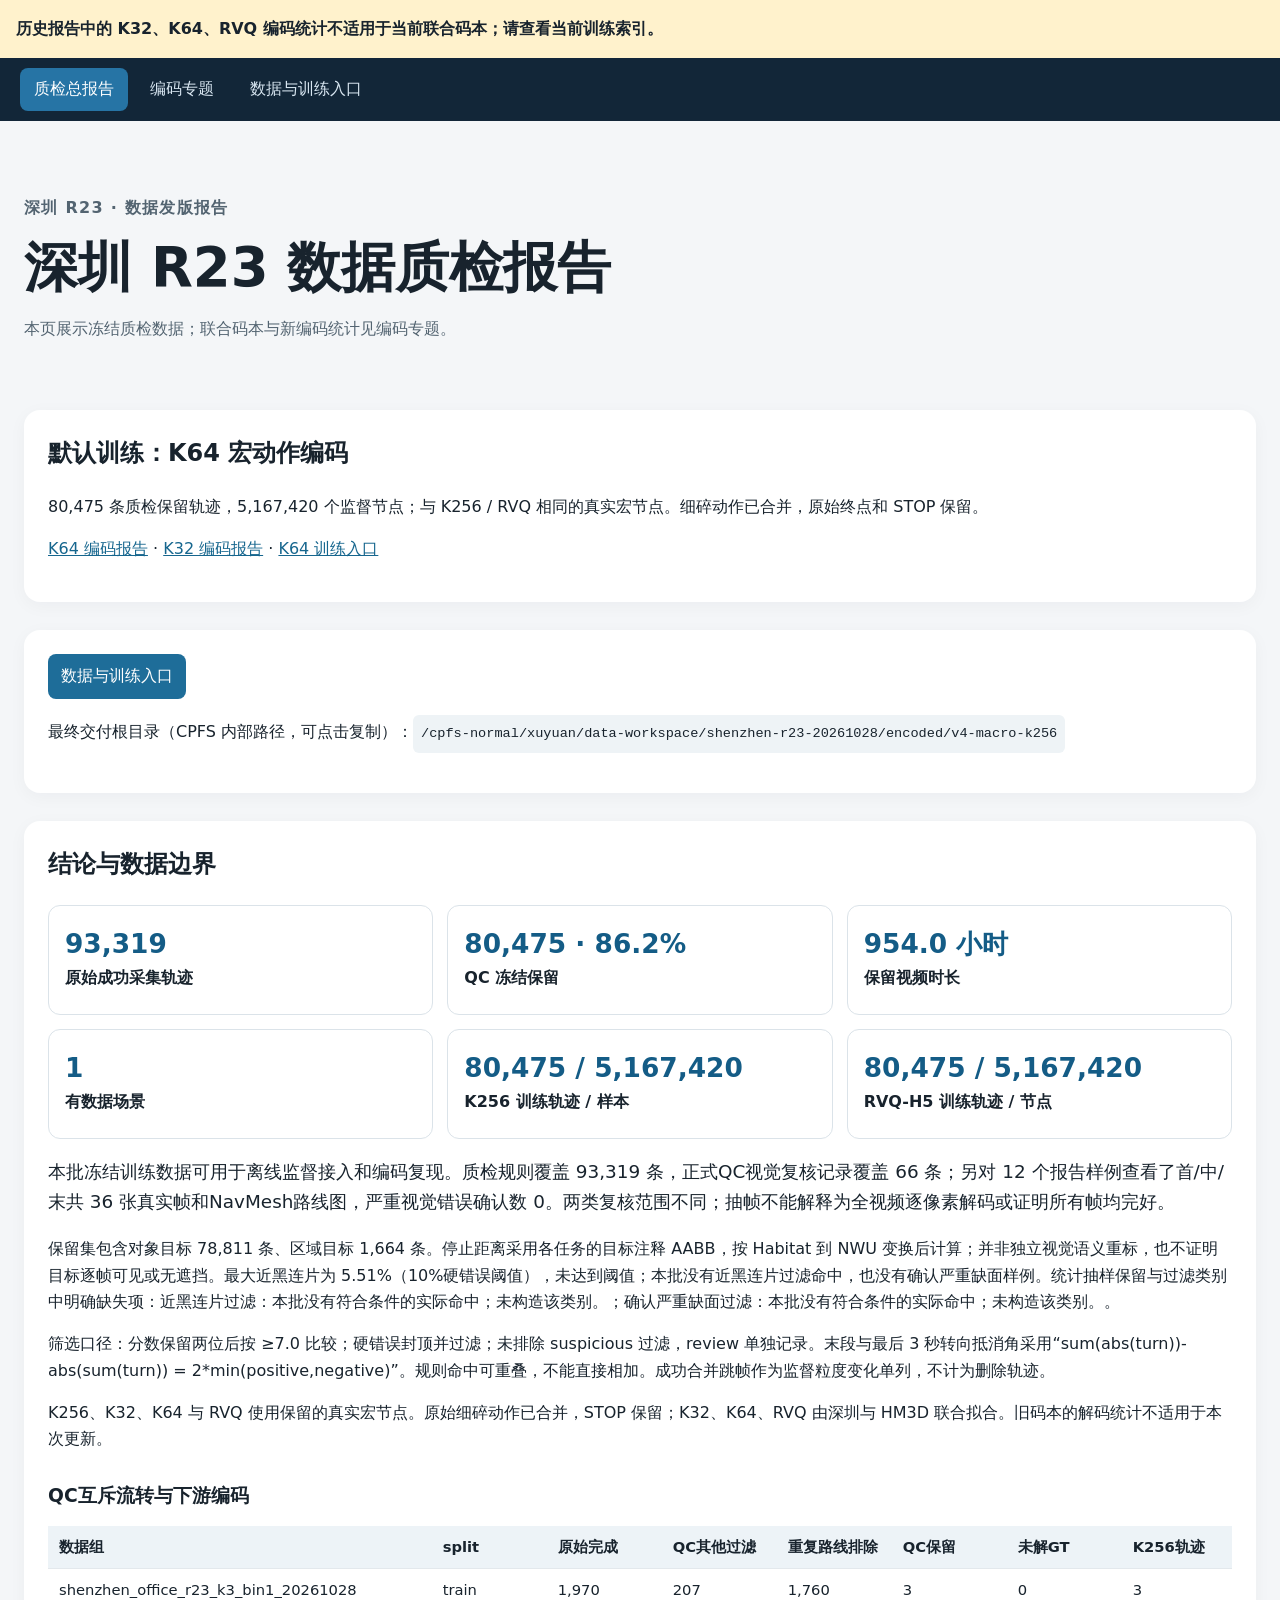
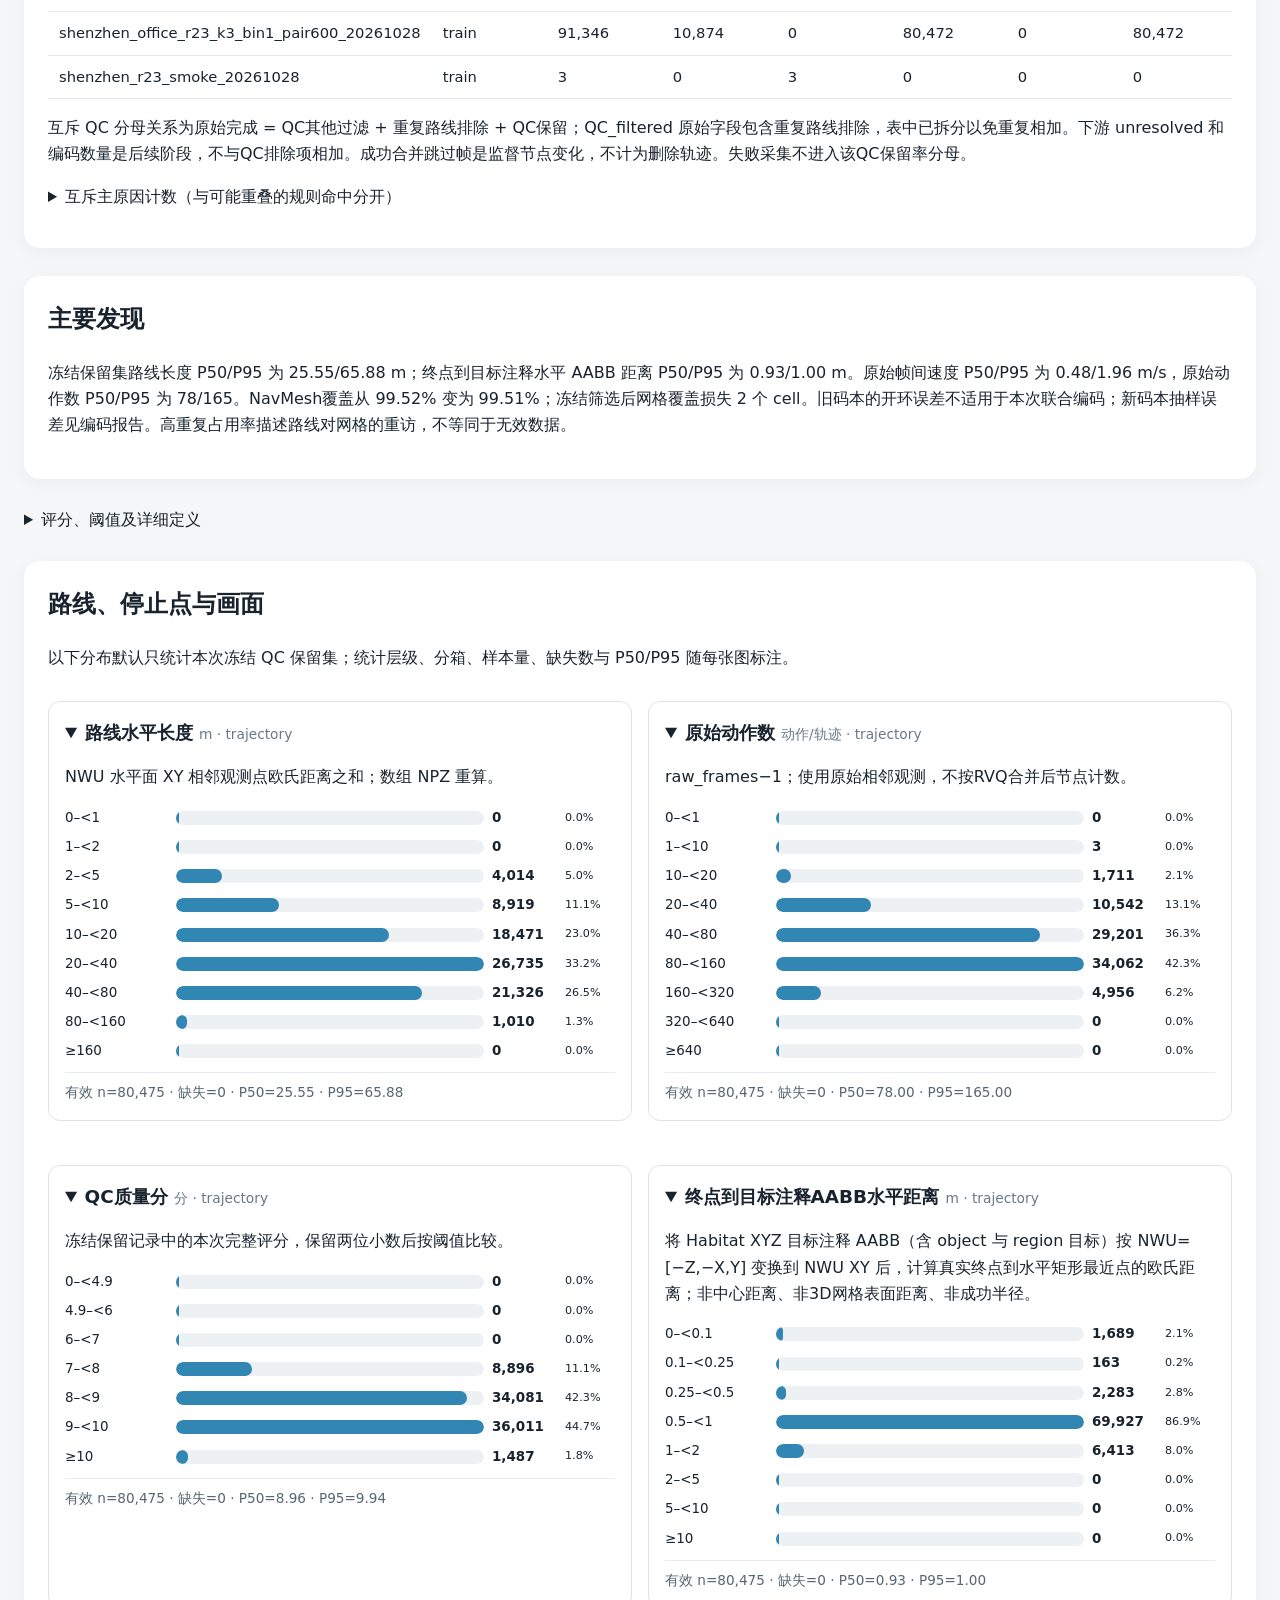
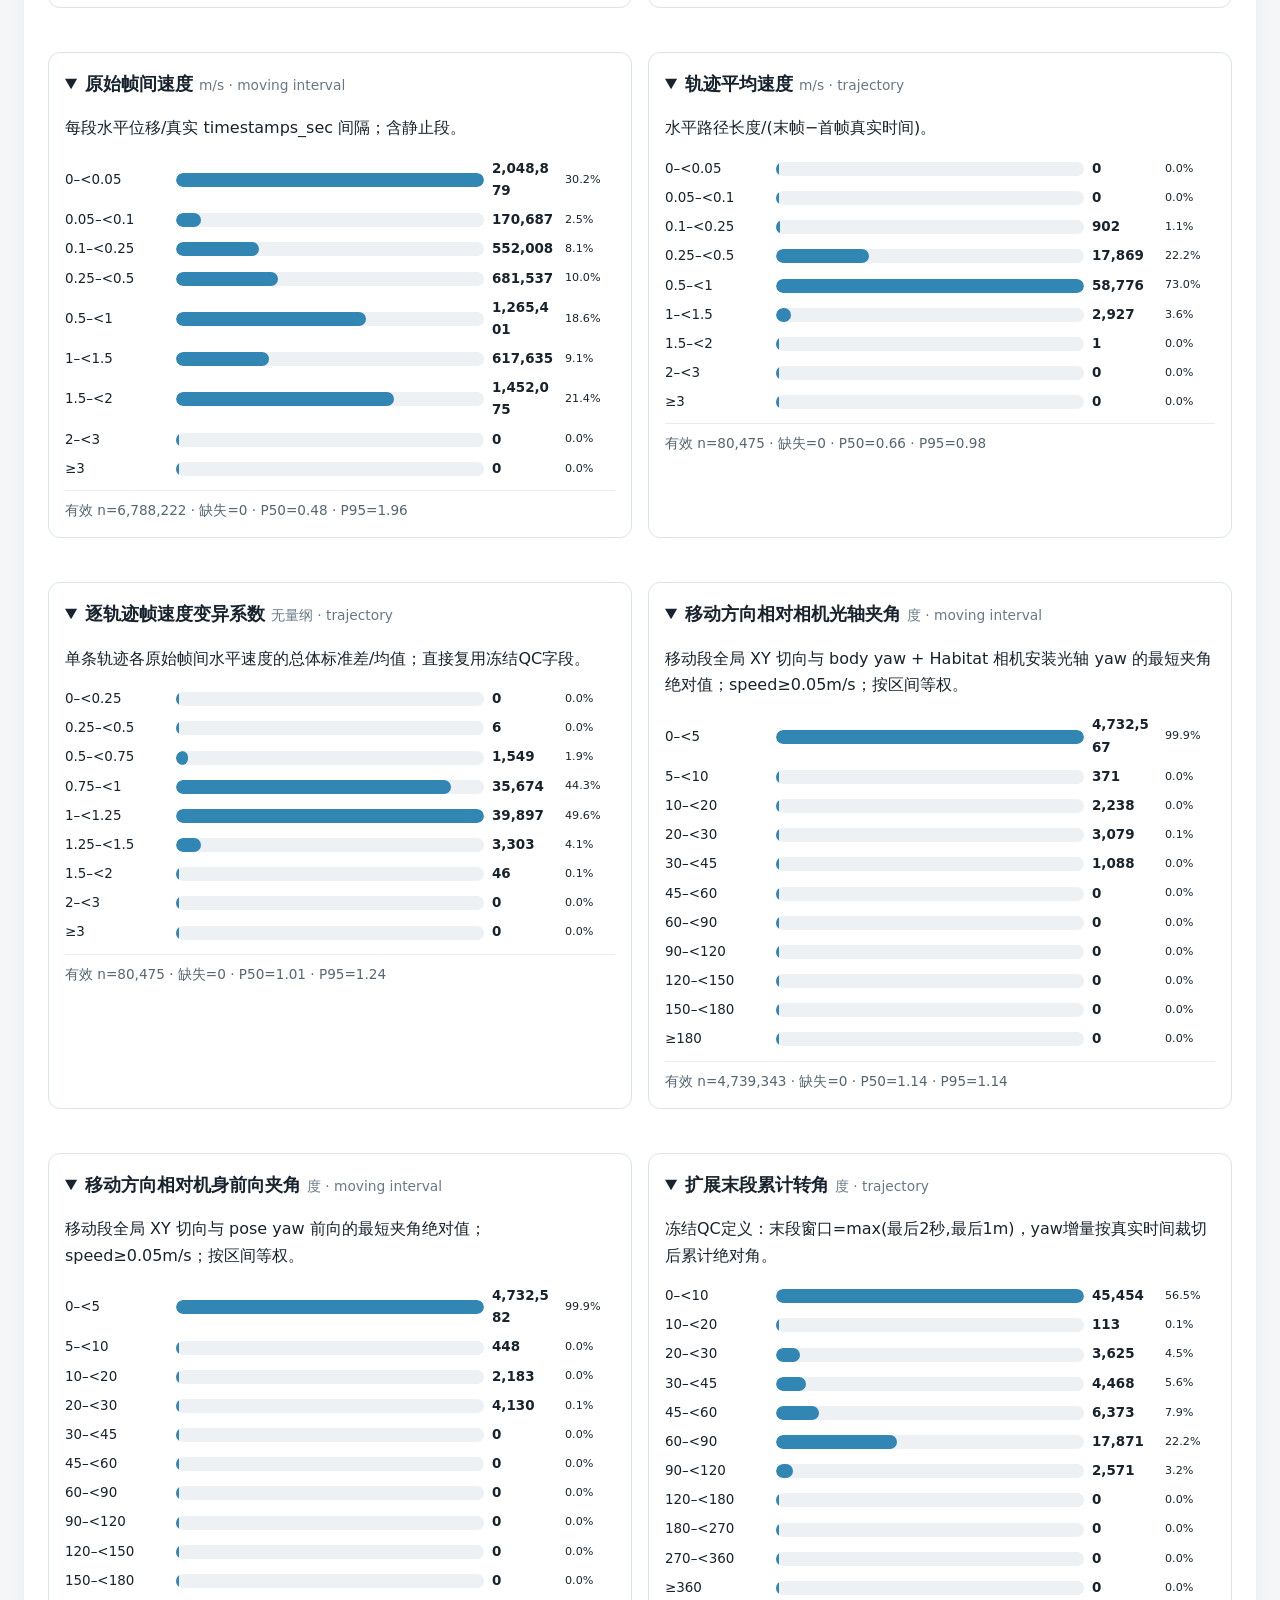
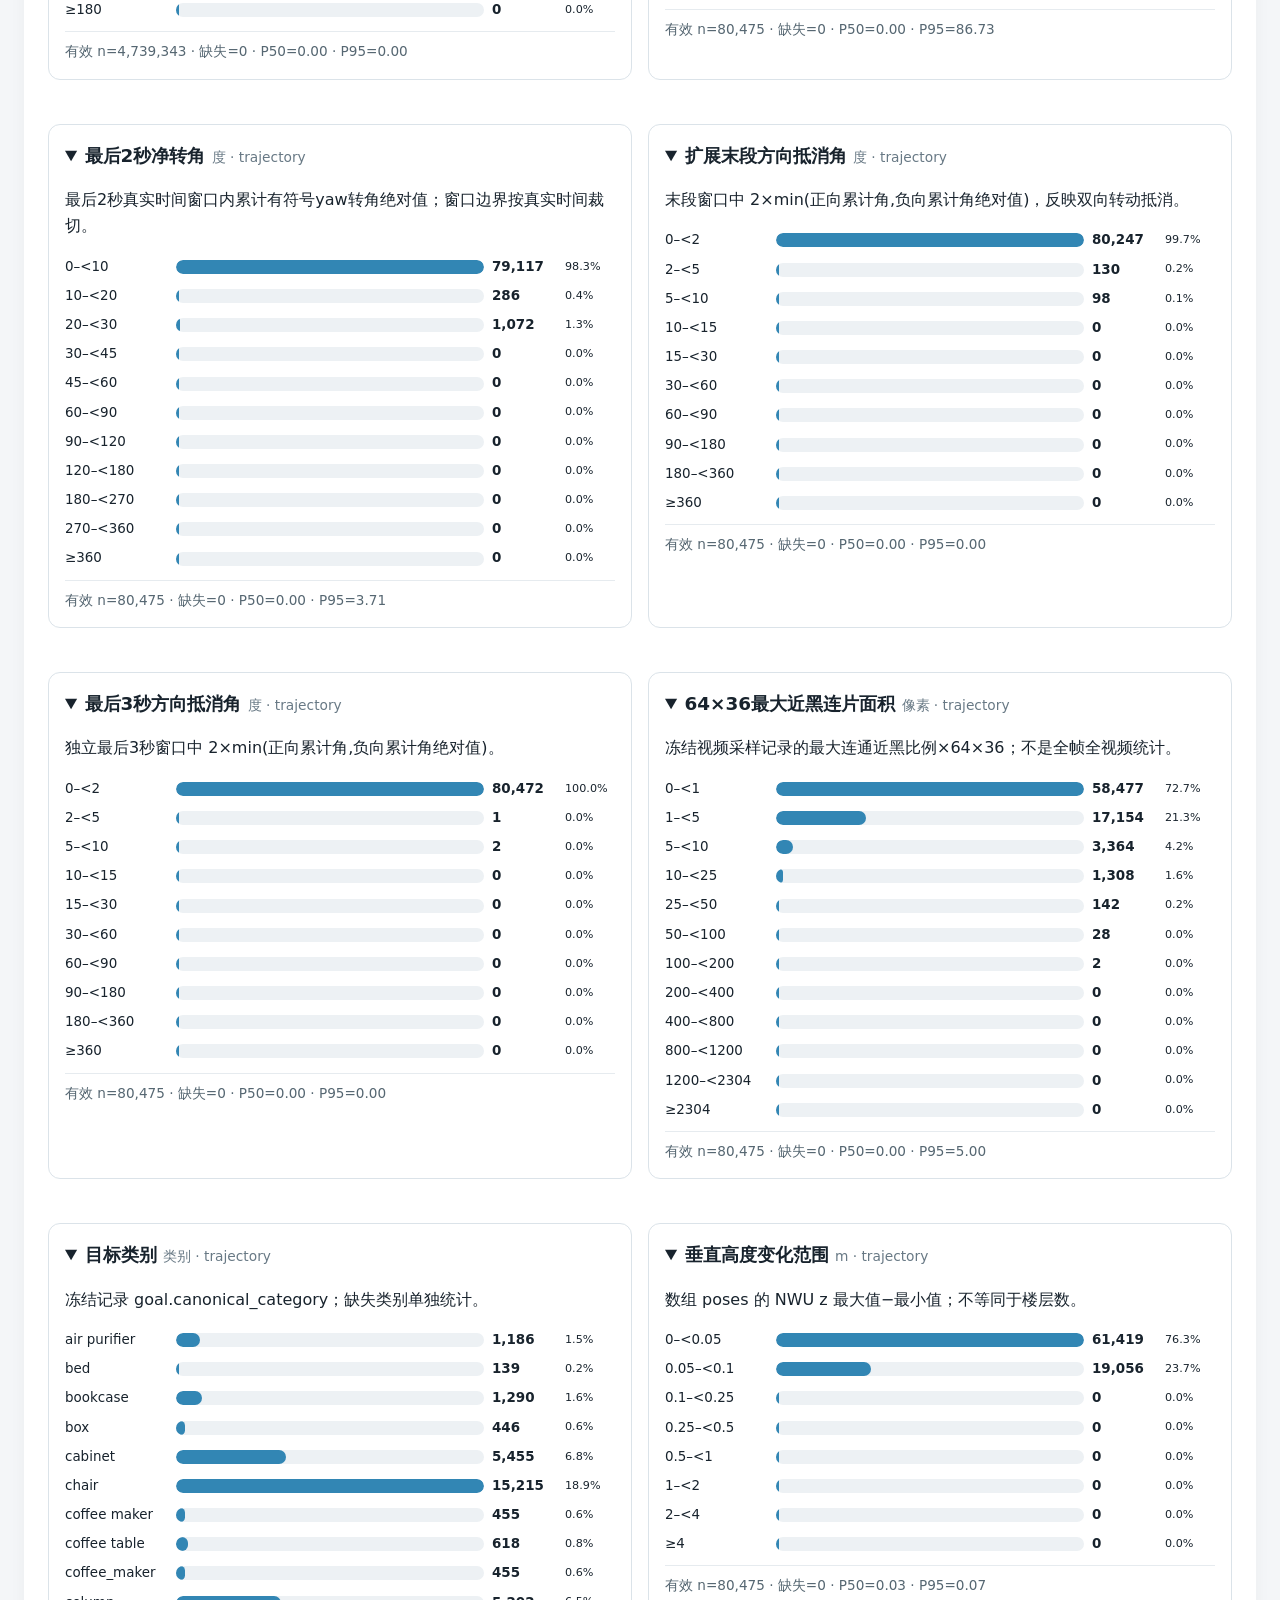
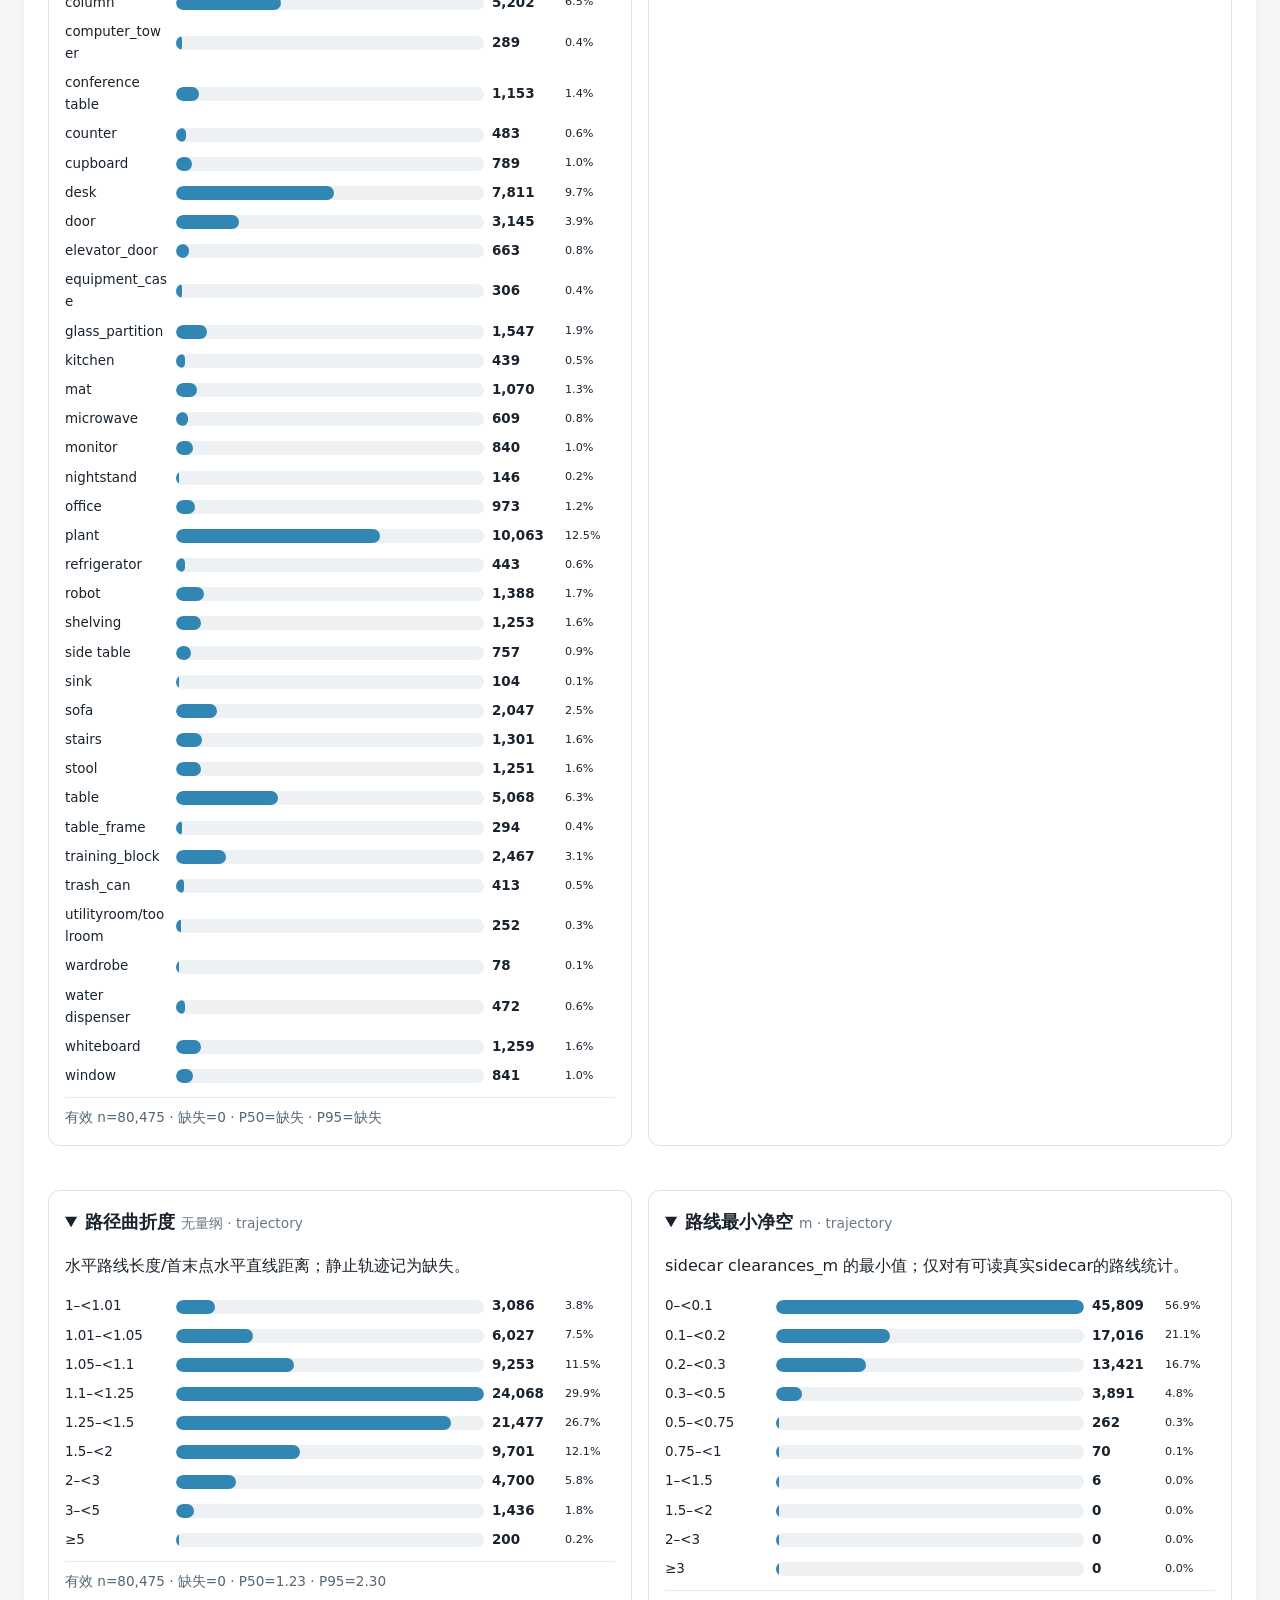
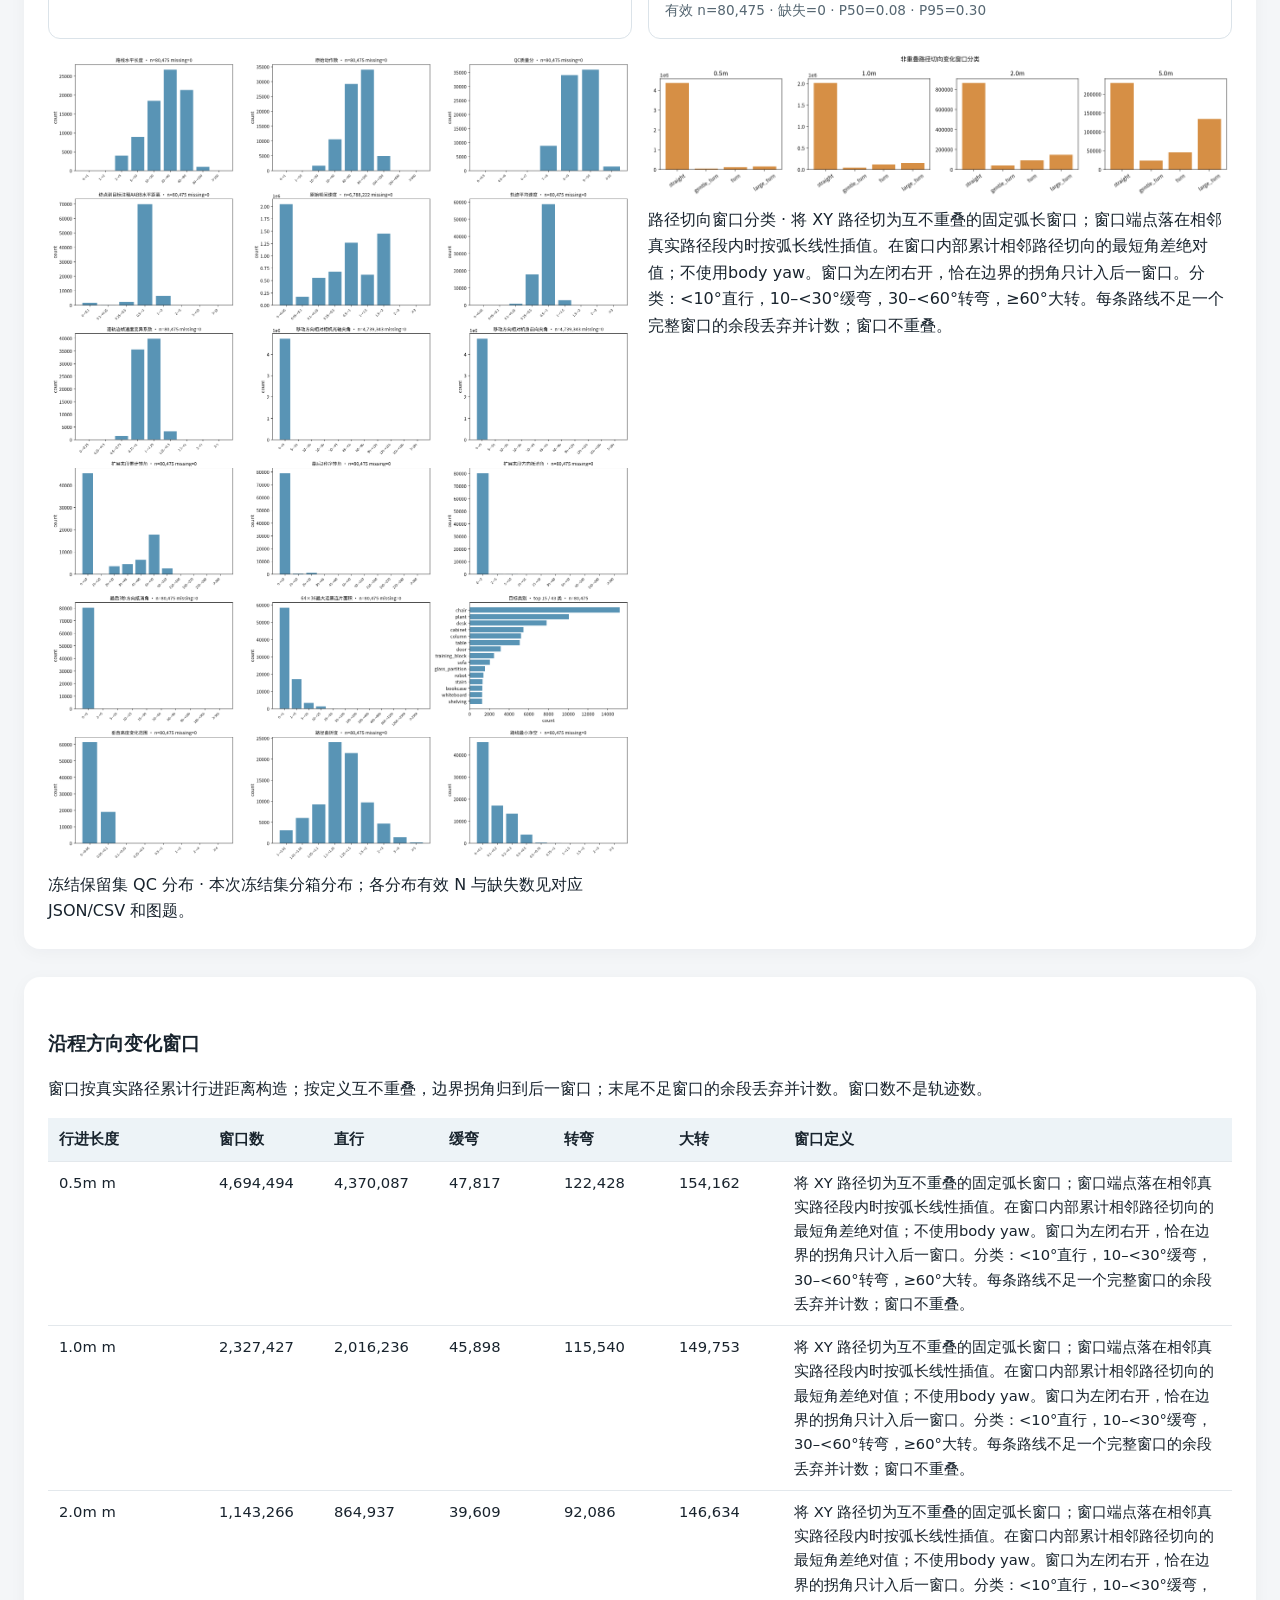
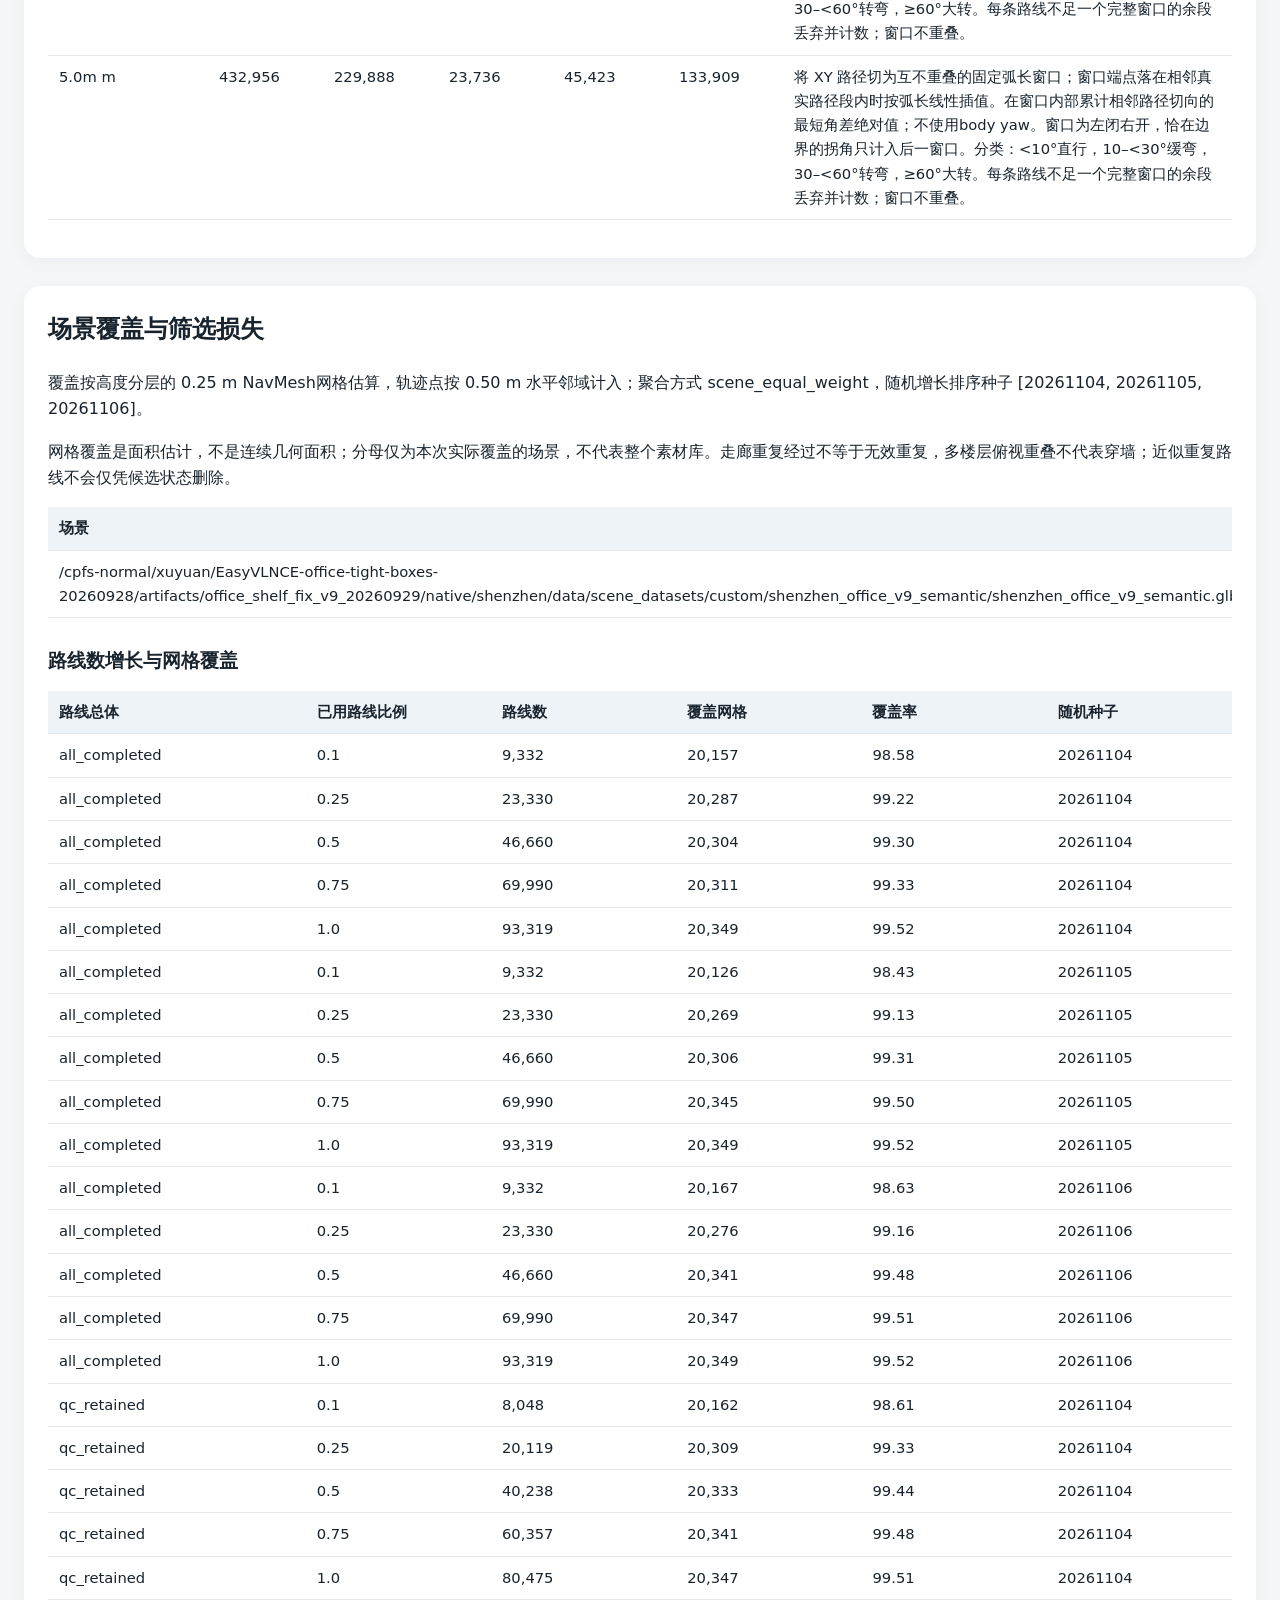
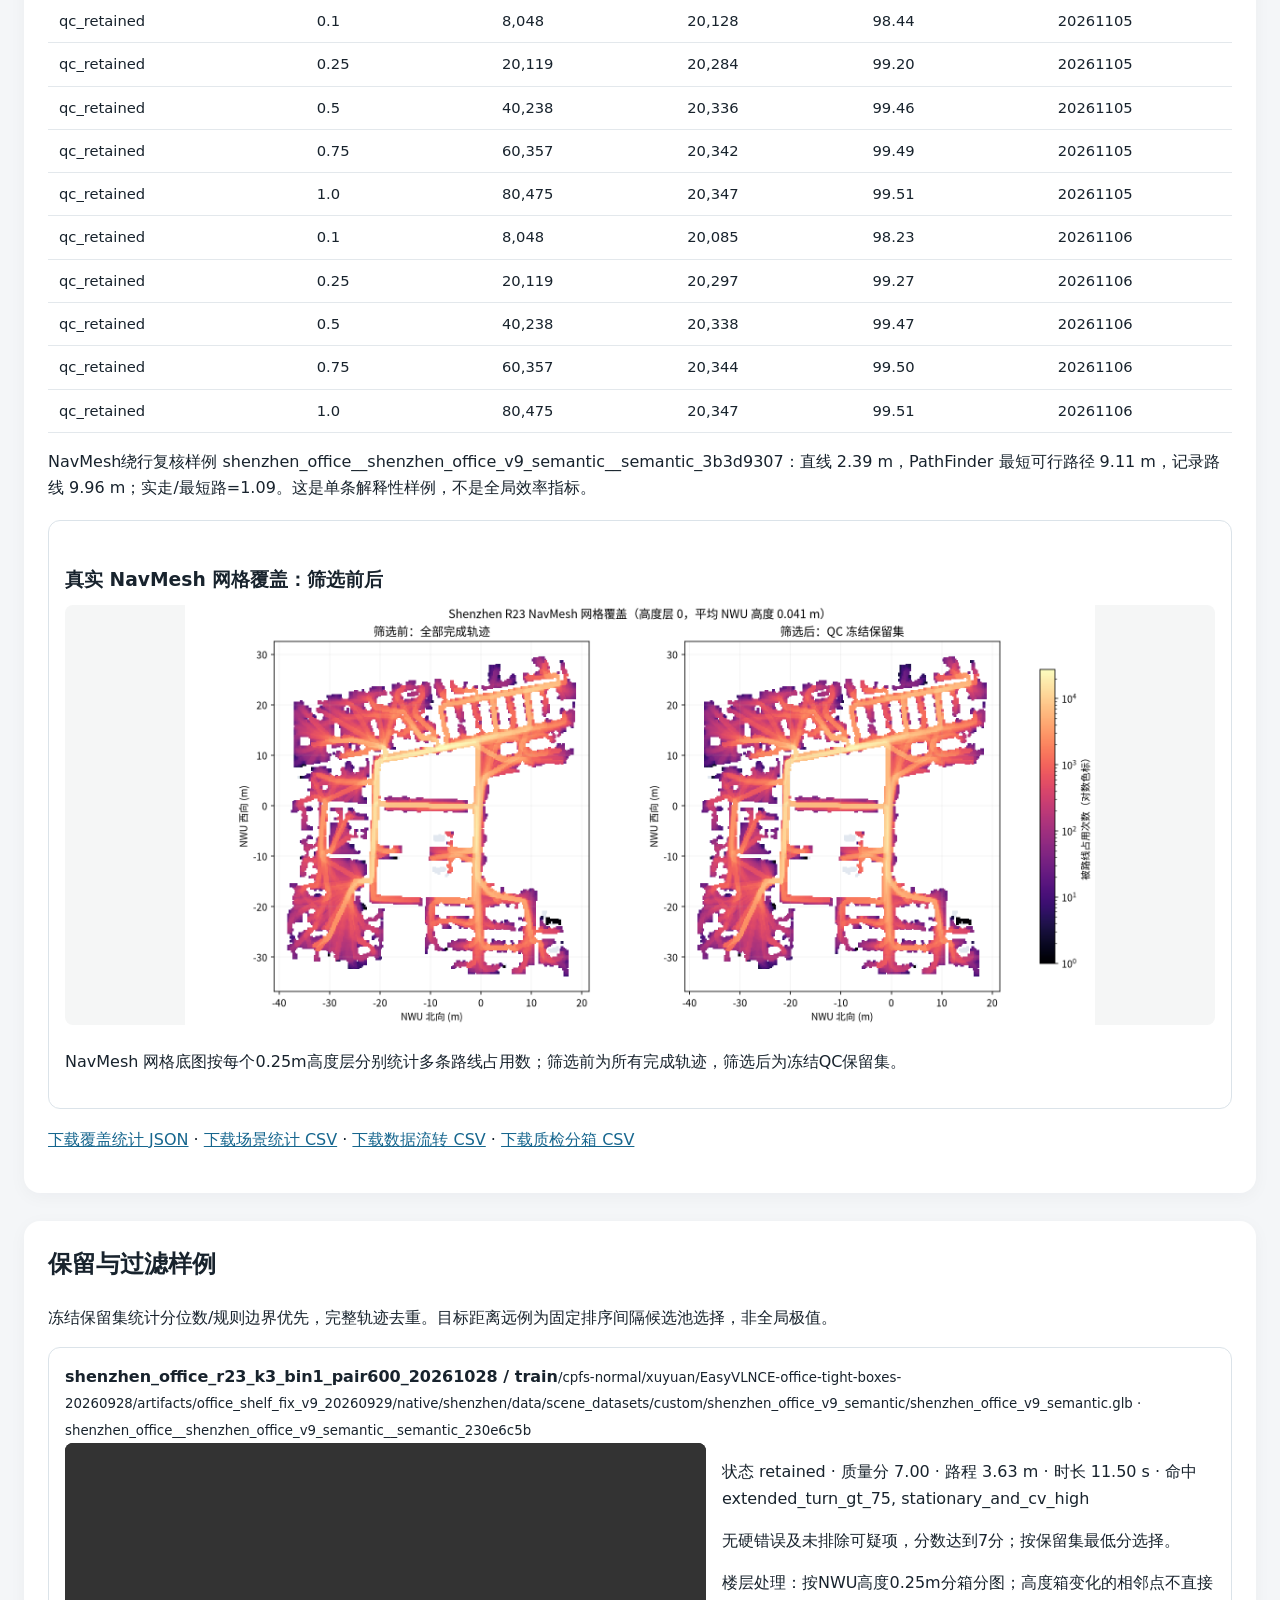
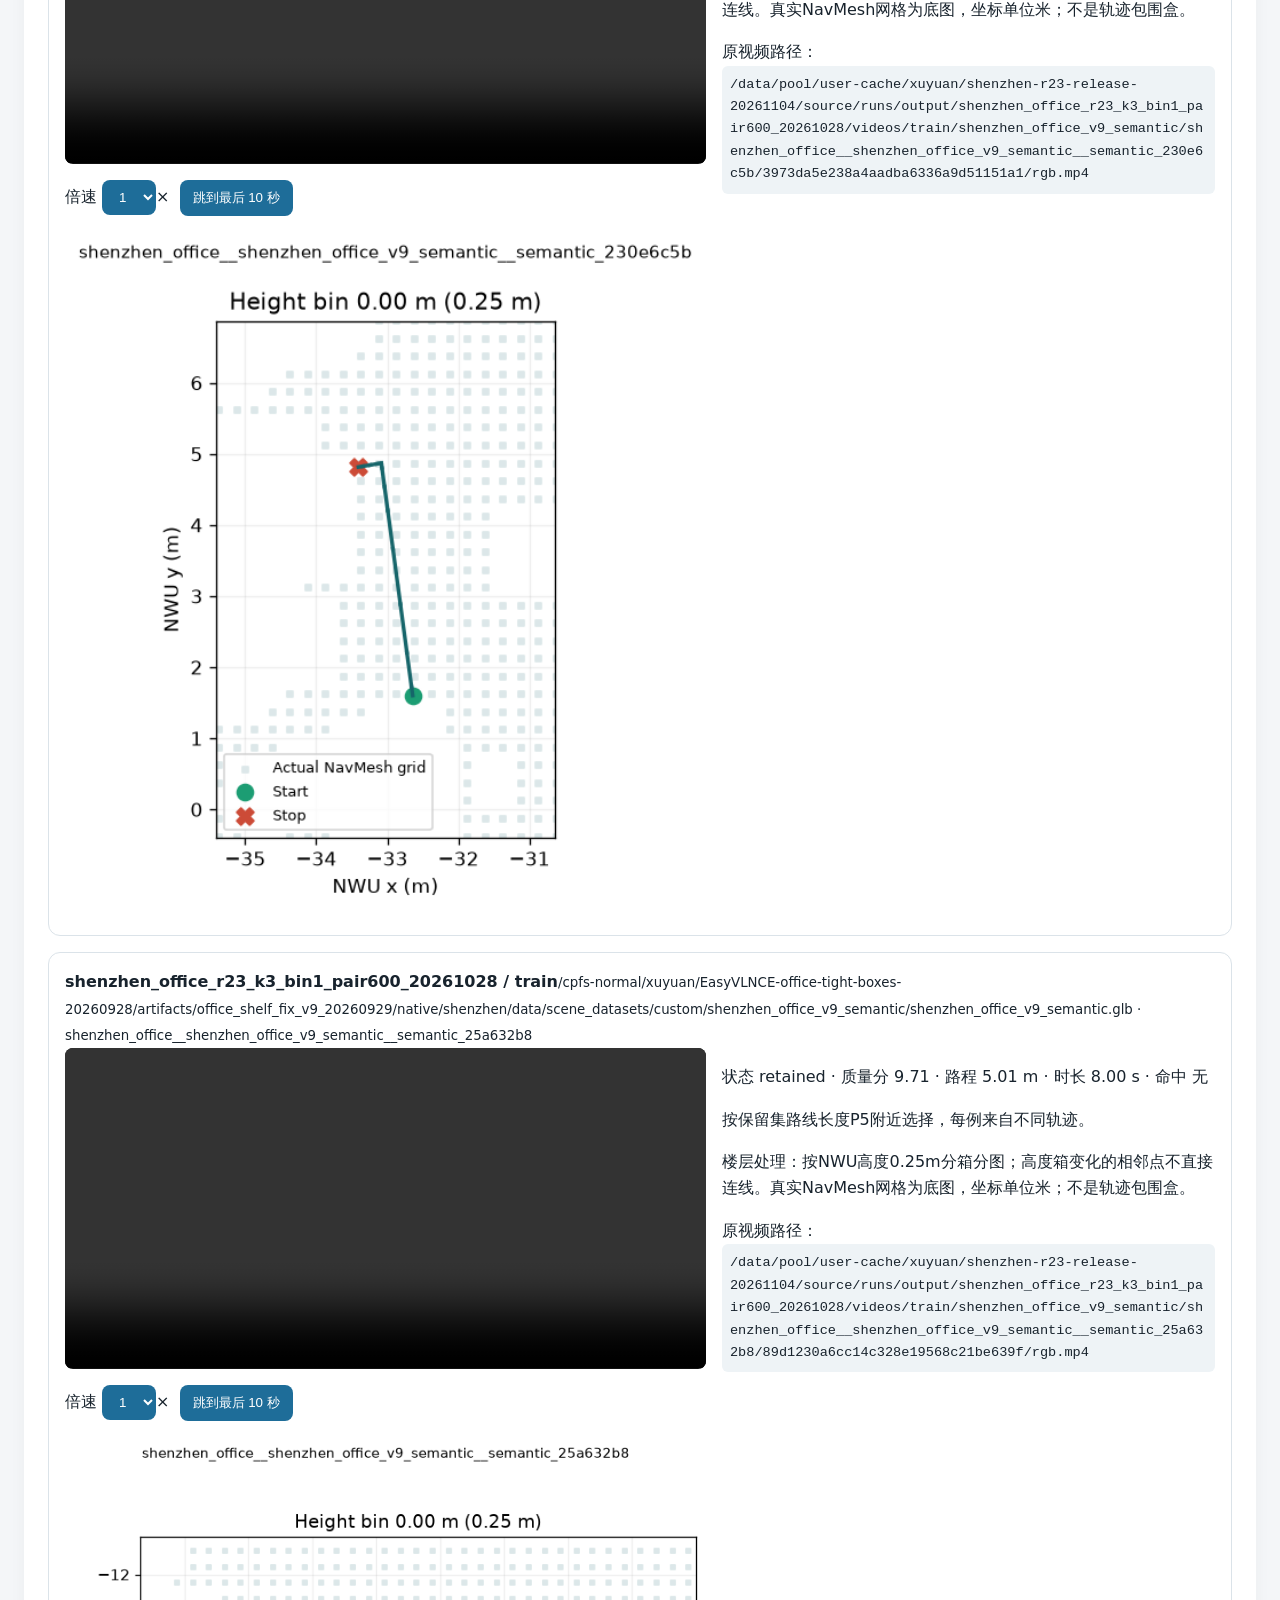
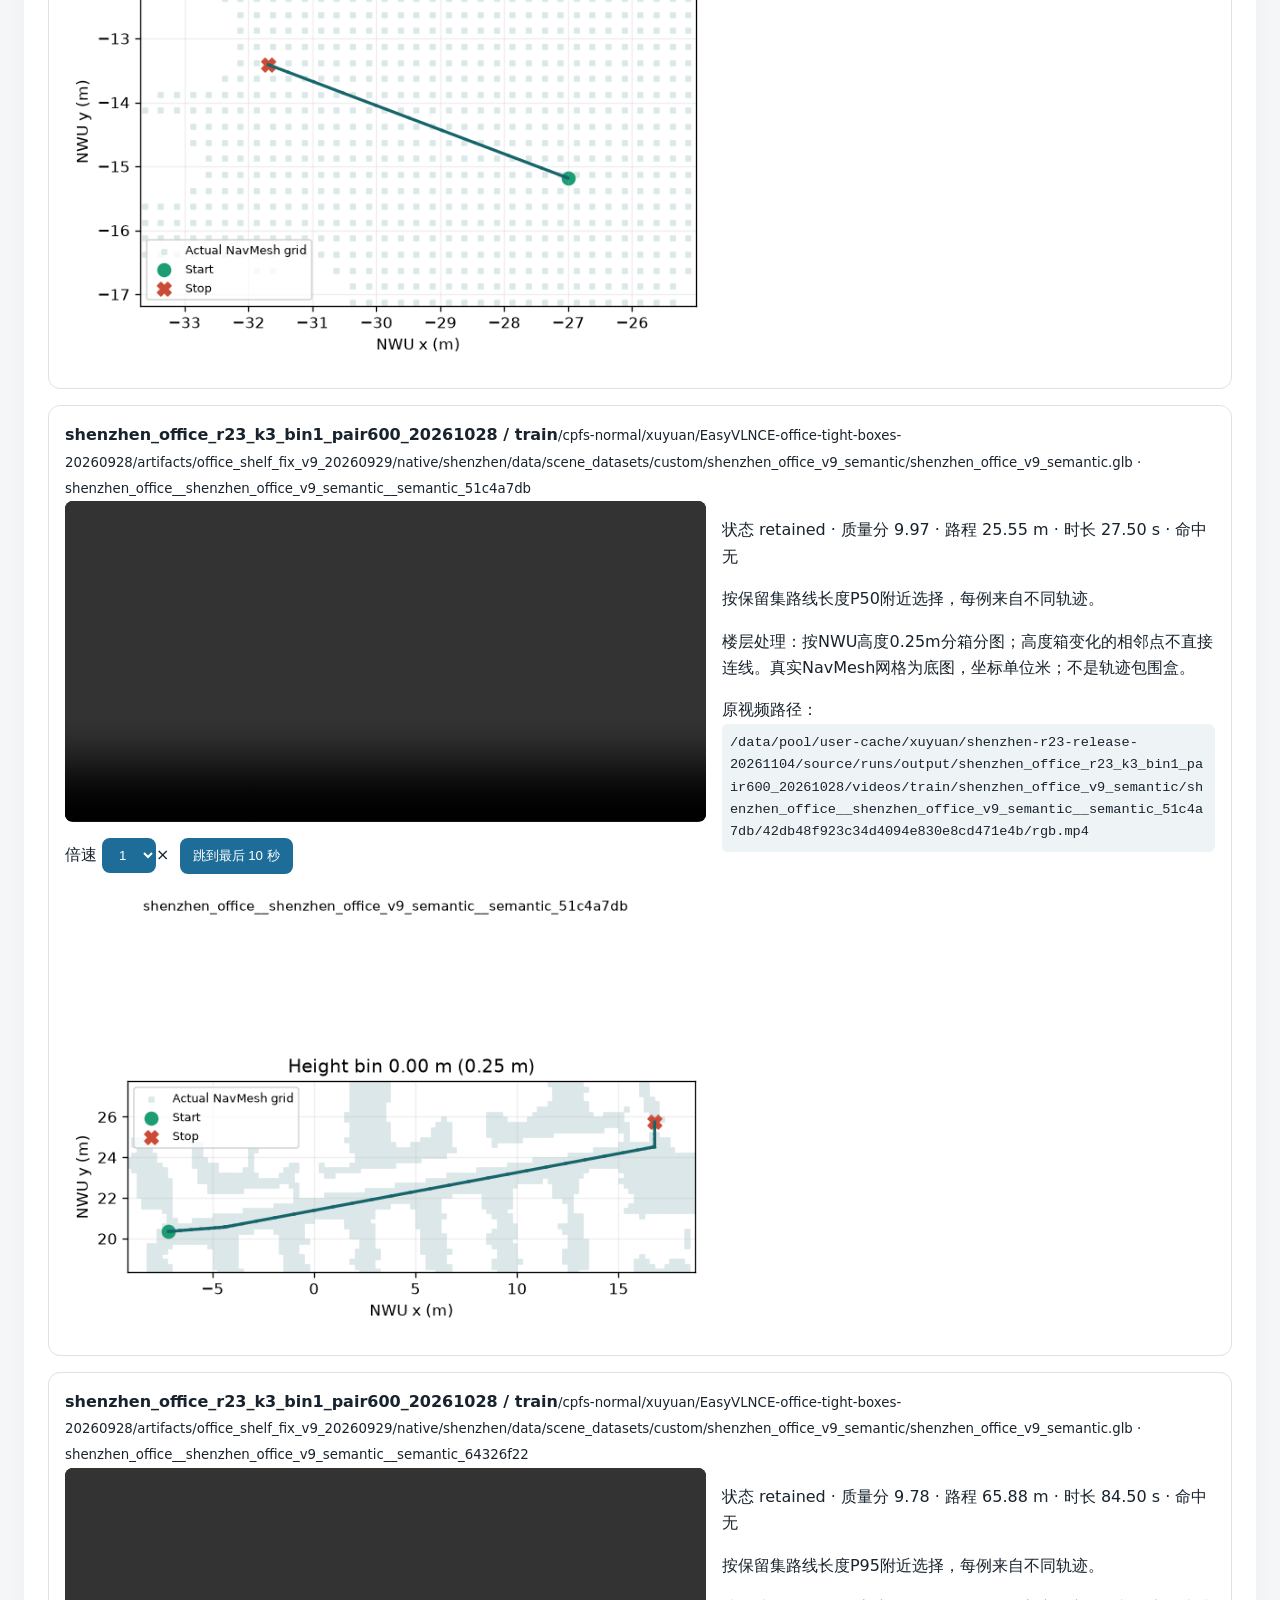
==== commit b01f7853: "Update report for joint codebooks" ====
--- a/index.html
+++ b/index.html
@@ -1,76 +1,78 @@
-<!doctype html><html lang="zh-CN"><head><meta charset="utf-8"><meta name="viewport" content="width=device-width,initial-scale=1"><title>深圳 R23 数据质检报告 · 深圳 R23</title><link rel="stylesheet" href="assets/style.css"><script defer src="assets/script.js"></script></head><body><nav><a class="active" href="index.html">质检总报告</a><a class="" href="tokenizer.html">编码专题</a><a class="" href="training.html">数据与训练入口</a></nav><main><header class="hero"><p class="eyebrow">深圳 R23 · 数据发版报告</p><h1>深圳 R23 数据质检报告</h1><p>本页面由本次冻结数据、最终编码统计和交付清单生成。</p></header><section class="panel"><h2>默认训练：K64 宏动作编码</h2><p>80,475 条质检保留轨迹，5,167,420 个监督节点；与 K256 / RVQ 相同的真实宏节点。细碎动作已合并，原始终点和 STOP 保留。</p><p><a href="tokenizer.html#k64">K64 编码报告</a> · <a href="tokenizer.html#k32">K32 编码报告</a> · <a href="training.html#k64-training">K64 训练入口</a></p></section><section class="entry-path"><a class="button" href="training.html">数据与训练入口</a><p>最终交付根目录（CPFS 内部路径，可点击复制）：<code class="copy-path" title="点击复制">/cpfs-normal/xuyuan/data-workspace/shenzhen-r23-20261028/encoded/v4-macro-k256</code></p></section><section><h2>结论与数据边界</h2><div class="cards"><article class="card stat"><div class="stat-value">93,319</div><div class="stat-label">原始成功采集轨迹</div><small></small></article><article class="card stat"><div class="stat-value">80,475 · 86.2%</div><div class="stat-label">QC 冻结保留</div><small></small></article><article class="card stat"><div class="stat-value">954.0 小时</div><div class="stat-label">保留视频时长</div><small></small></article><article class="card stat"><div class="stat-value">1</div><div class="stat-label">有数据场景</div><small></small></article><article class="card stat"><div class="stat-value">80,475 / 5,167,420</div><div class="stat-label">K256 训练轨迹 / 样本</div><small></small></article><article class="card stat"><div class="stat-value">80,475 / 5,167,420</div><div class="stat-label">RVQ-H5 训练轨迹 / 节点</div><small></small></article></div><p class="lead">本批冻结训练数据可用于离线监督接入和编码复现。质检规则覆盖 93,319 条，正式QC视觉复核记录覆盖 66 条；另对 12 个报告样例查看了首/中/末共 36 张真实帧和NavMesh路线图，严重视觉错误确认数 0。两类复核范围不同；抽帧不能解释为全视频逐像素解码或证明所有帧均完好。</p><p>保留集包含对象目标 78,811 条、区域目标 1,664 条。停止距离采用各任务的目标注释 AABB，按 Habitat 到 NWU 变换后计算；并非独立视觉语义重标，也不证明目标逐帧可见或无遮挡。最大近黑连片为 5.51%（10%硬错误阈值），未达到阈值；本批没有近黑连片过滤命中，也没有确认严重缺面样例。统计抽样保留与过滤类别中明确缺失项：近黑连片过滤：本批没有符合条件的实际命中；未构造该类别。；确认严重缺面过滤：本批没有符合条件的实际命中；未构造该类别。。</p><p>筛选口径：分数保留两位后按 ≥7.0 比较；硬错误封顶并过滤；未排除 suspicious 过滤，review 单独记录。末段与最后 3 秒转向抵消角采用“sum(abs(turn))-abs(sum(turn)) = 2*min(positive,negative)”。规则命中可重叠，不能直接相加。成功合并跳帧作为监督粒度变化单列，不计为删除轨迹。</p><p><strong>本版K256已与RVQ-H5共用真实宏节点。</strong>合并跳过原始帧 1,701,277 个，保留真实首末帧；全部 5,086,945 个GT及解码运动动作，按位移≤10cm且转角≤10°检查，细碎残留均为0。末端最后一个运动动作由原始 56,380 条细碎尾段降至0条；停止监督独立保留。完整检查与误差代价见<a href="tokenizer.html">编码专题</a>。</p><h3>QC互斥流转与下游编码</h3><div class="table-scroll"><table class=""><thead><tr><th>数据组</th><th>split</th><th>原始完成</th><th>QC其他过滤</th><th>重复路线排除</th><th>QC保留</th><th>未解GT</th><th>K256轨迹</th><th>K256样本</th><th>未解RVQ</th><th>RVQ轨迹</th><th>RVQ节点</th><th>成功跳过帧*</th></tr></thead><tbody><tr><td>shenzhen_office_r23_k3_bin1_20261028</td><td>train</td><td>1,970</td><td>207</td><td>1,760</td><td>3</td><td>0</td><td>3</td><td>122</td><td>0</td><td>3</td><td>122</td><td>40</td></tr><tr><td>shenzhen_office_r23_k3_bin1_pair600_20261028</td><td>train</td><td>91,346</td><td>10,874</td><td>0</td><td>80,472</td><td>0</td><td>80,472</td><td>5,167,298</td><td>0</td><td>80,472</td><td>5,167,298</td><td>1,701,237</td></tr><tr><td>shenzhen_r23_smoke_20261028</td><td>train</td><td>3</td><td>0</td><td>3</td><td>0</td><td>0</td><td>0</td><td>0</td><td>0</td><td>0</td><td>0</td><td>0</td></tr></tbody></table></div><p>互斥 QC 分母关系为原始完成 = QC其他过滤 + 重复路线排除 + QC保留；QC_filtered 原始字段包含重复路线排除，表中已拆分以免重复相加。下游 unresolved 和编码数量是后续阶段，不与QC排除项相加。成功合并跳过帧是监督节点变化，不计为删除轨迹。失败采集不进入该QC保留率分母。</p><details><summary>互斥主原因计数（与可能重叠的规则命中分开）</summary><div class="table-scroll"><table class=""><thead><tr><th>主原因</th><th>轨迹数</th><th>说明</th></tr></thead><tbody><tr><td>duplicate_train_identity_or_full_trajectory</td><td>1,763</td><td>互斥总账以数据流转表为准</td></tr><tr><td>extended_turn_gt_95</td><td>7,964</td><td>互斥总账以数据流转表为准</td></tr><tr><td>extended_reversal_gt_10</td><td>1,235</td><td>互斥总账以数据流转表为准</td></tr><tr><td>suspicious/contrast_lt_7</td><td>1,817</td><td>互斥总账以数据流转表为准</td></tr><tr><td>quality_score&lt;7.0</td><td>65</td><td>互斥总账以数据流转表为准</td></tr><tr><td>retained</td><td>80,475</td><td>互斥总账以数据流转表为准</td></tr></tbody></table></div></details></section><section><h2>主要发现</h2><p>冻结保留集路线长度 P50/P95 为 25.55/65.88 m；终点到目标注释水平 AABB 距离 P50/P95 为 0.93/1.00 m。原始帧间速度 P50/P95 为 0.48/1.96 m/s，原始动作数 P50/P95 为 78/165。NavMesh覆盖从 99.52% 变为 99.51%；冻结筛选后网格覆盖损失 2 个 cell。同一 80,475 条轨迹的全程开环终点位置误差均值为 K256 0.59 m、RVQ-H5 0.30 m，此误差比较只说明离线重建结果，不代表导航策略成功率。高重复占用率描述路线对网格的重访，不等同于无效数据。</p></section><details><summary>评分、阈值及详细定义</summary><pre>{
-  &quot;missingness&quot;: {
-    &quot;path_length_m&quot;: {
-      &quot;n&quot;: 80475,
-      &quot;missing&quot;: 0
+<!DOCTYPE html>
+
+<html lang="zh-CN"><head><meta charset="utf-8"/><meta content="width=device-width,initial-scale=1" name="viewport"/><title>深圳 R23 数据质检报告 · 深圳 R23</title><link href="assets/style.css" rel="stylesheet"/><script defer="" src="assets/script.js"></script></head><body><div style="padding:16px;background:#fff2cc;font-weight:bold">历史报告中的 K32、K64、RVQ 编码统计不适用于当前联合码本；请查看当前训练索引。</div><nav><a class="active" href="index.html">质检总报告</a><a class="" href="tokenizer.html">编码专题</a><a class="" href="training.html">数据与训练入口</a></nav><main><header class="hero"><p class="eyebrow">深圳 R23 · 数据发版报告</p><h1>深圳 R23 数据质检报告</h1><p>本页展示冻结质检数据；联合码本与新编码统计见编码专题。</p></header><section class="panel"><h2>默认训练：K64 宏动作编码</h2><p>80,475 条质检保留轨迹，5,167,420 个监督节点；与 K256 / RVQ 相同的真实宏节点。细碎动作已合并，原始终点和 STOP 保留。</p><p><a href="tokenizer.html#k64">K64 编码报告</a> · <a href="tokenizer.html#k32">K32 编码报告</a> · <a href="training.html#k64-training">K64 训练入口</a></p></section><section class="entry-path"><a class="button" href="training.html">数据与训练入口</a><p>最终交付根目录（CPFS 内部路径，可点击复制）：<code class="copy-path" title="点击复制">/cpfs-normal/xuyuan/data-workspace/shenzhen-r23-20261028/encoded/v4-macro-k256</code></p></section><section><h2>结论与数据边界</h2><div class="cards"><article class="card stat"><div class="stat-value">93,319</div><div class="stat-label">原始成功采集轨迹</div><small></small></article><article class="card stat"><div class="stat-value">80,475 · 86.2%</div><div class="stat-label">QC 冻结保留</div><small></small></article><article class="card stat"><div class="stat-value">954.0 小时</div><div class="stat-label">保留视频时长</div><small></small></article><article class="card stat"><div class="stat-value">1</div><div class="stat-label">有数据场景</div><small></small></article><article class="card stat"><div class="stat-value">80,475 / 5,167,420</div><div class="stat-label">K256 训练轨迹 / 样本</div><small></small></article><article class="card stat"><div class="stat-value">80,475 / 5,167,420</div><div class="stat-label">RVQ-H5 训练轨迹 / 节点</div><small></small></article></div><p class="lead">本批冻结训练数据可用于离线监督接入和编码复现。质检规则覆盖 93,319 条，正式QC视觉复核记录覆盖 66 条；另对 12 个报告样例查看了首/中/末共 36 张真实帧和NavMesh路线图，严重视觉错误确认数 0。两类复核范围不同；抽帧不能解释为全视频逐像素解码或证明所有帧均完好。</p><p>保留集包含对象目标 78,811 条、区域目标 1,664 条。停止距离采用各任务的目标注释 AABB，按 Habitat 到 NWU 变换后计算；并非独立视觉语义重标，也不证明目标逐帧可见或无遮挡。最大近黑连片为 5.51%（10%硬错误阈值），未达到阈值；本批没有近黑连片过滤命中，也没有确认严重缺面样例。统计抽样保留与过滤类别中明确缺失项：近黑连片过滤：本批没有符合条件的实际命中；未构造该类别。；确认严重缺面过滤：本批没有符合条件的实际命中；未构造该类别。。</p><p>筛选口径：分数保留两位后按 ≥7.0 比较；硬错误封顶并过滤；未排除 suspicious 过滤，review 单独记录。末段与最后 3 秒转向抵消角采用“sum(abs(turn))-abs(sum(turn)) = 2*min(positive,negative)”。规则命中可重叠，不能直接相加。成功合并跳帧作为监督粒度变化单列，不计为删除轨迹。</p><p>K256、K32、K64 与 RVQ 使用保留的真实宏节点。原始细碎动作已合并，STOP 保留；K32、K64、RVQ 由深圳与 HM3D 联合拟合。旧码本的解码统计不适用于本次更新。</p><h3>QC互斥流转与下游编码</h3><div class="table-scroll"><table class=""><thead><tr><th>数据组</th><th>split</th><th>原始完成</th><th>QC其他过滤</th><th>重复路线排除</th><th>QC保留</th><th>未解GT</th><th>K256轨迹</th><th>K256样本</th><th>未解RVQ</th><th>RVQ轨迹</th><th>RVQ节点</th><th>成功跳过帧*</th></tr></thead><tbody><tr><td>shenzhen_office_r23_k3_bin1_20261028</td><td>train</td><td>1,970</td><td>207</td><td>1,760</td><td>3</td><td>0</td><td>3</td><td>122</td><td>0</td><td>3</td><td>122</td><td>40</td></tr><tr><td>shenzhen_office_r23_k3_bin1_pair600_20261028</td><td>train</td><td>91,346</td><td>10,874</td><td>0</td><td>80,472</td><td>0</td><td>80,472</td><td>5,167,298</td><td>0</td><td>80,472</td><td>5,167,298</td><td>1,701,237</td></tr><tr><td>shenzhen_r23_smoke_20261028</td><td>train</td><td>3</td><td>0</td><td>3</td><td>0</td><td>0</td><td>0</td><td>0</td><td>0</td><td>0</td><td>0</td><td>0</td></tr></tbody></table></div><p>互斥 QC 分母关系为原始完成 = QC其他过滤 + 重复路线排除 + QC保留；QC_filtered 原始字段包含重复路线排除，表中已拆分以免重复相加。下游 unresolved 和编码数量是后续阶段，不与QC排除项相加。成功合并跳过帧是监督节点变化，不计为删除轨迹。失败采集不进入该QC保留率分母。</p><details><summary>互斥主原因计数（与可能重叠的规则命中分开）</summary><div class="table-scroll"><table class=""><thead><tr><th>主原因</th><th>轨迹数</th><th>说明</th></tr></thead><tbody><tr><td>duplicate_train_identity_or_full_trajectory</td><td>1,763</td><td>互斥总账以数据流转表为准</td></tr><tr><td>extended_turn_gt_95</td><td>7,964</td><td>互斥总账以数据流转表为准</td></tr><tr><td>extended_reversal_gt_10</td><td>1,235</td><td>互斥总账以数据流转表为准</td></tr><tr><td>suspicious/contrast_lt_7</td><td>1,817</td><td>互斥总账以数据流转表为准</td></tr><tr><td>quality_score&lt;7.0</td><td>65</td><td>互斥总账以数据流转表为准</td></tr><tr><td>retained</td><td>80,475</td><td>互斥总账以数据流转表为准</td></tr></tbody></table></div></details></section><section><h2>主要发现</h2><p>冻结保留集路线长度 P50/P95 为 25.55/65.88 m；终点到目标注释水平 AABB 距离 P50/P95 为 0.93/1.00 m。原始帧间速度 P50/P95 为 0.48/1.96 m/s，原始动作数 P50/P95 为 78/165。NavMesh覆盖从 99.52% 变为 99.51%；冻结筛选后网格覆盖损失 2 个 cell。旧码本的开环误差不适用于本次联合编码；新码本抽样误差见编码报告。高重复占用率描述路线对网格的重访，不等同于无效数据。</p></section><details><summary>评分、阈值及详细定义</summary><pre>{
+  "missingness": {
+    "path_length_m": {
+      "n": 80475,
+      "missing": 0
     },
-    &quot;action_count&quot;: {
-      &quot;n&quot;: 80475,
-      &quot;missing&quot;: 0
+    "action_count": {
+      "n": 80475,
+      "missing": 0
     },
-    &quot;quality_score&quot;: {
-      &quot;n&quot;: 80475,
-      &quot;missing&quot;: 0
+    "quality_score": {
+      "n": 80475,
+      "missing": 0
     },
-    &quot;stop_to_goal_aabb_distance_m&quot;: {
-      &quot;n&quot;: 80475,
-      &quot;missing&quot;: 0
+    "stop_to_goal_aabb_distance_m": {
+      "n": 80475,
+      "missing": 0
     },
-    &quot;raw_frame_speed_mps&quot;: {
-      &quot;n&quot;: 6788222,
-      &quot;missing&quot;: 0
+    "raw_frame_speed_mps": {
+      "n": 6788222,
+      "missing": 0
     },
-    &quot;path_mean_speed_mps&quot;: {
-      &quot;n&quot;: 80475,
-      &quot;missing&quot;: 0
+    "path_mean_speed_mps": {
+      "n": 80475,
+      "missing": 0
     },
-    &quot;frame_speed_cv&quot;: {
-      &quot;n&quot;: 80475,
-      &quot;missing&quot;: 0
+    "frame_speed_cv": {
+      "n": 80475,
+      "missing": 0
     },
-    &quot;camera_angle_deg&quot;: {
-      &quot;n&quot;: 4739343,
-      &quot;missing&quot;: 0
+    "camera_angle_deg": {
+      "n": 4739343,
+      "missing": 0
     },
-    &quot;body_angle_deg&quot;: {
-      &quot;n&quot;: 4739343,
-      &quot;missing&quot;: 0
+    "body_angle_deg": {
+      "n": 4739343,
+      "missing": 0
     },
-    &quot;extended_terminal_turn_deg&quot;: {
-      &quot;n&quot;: 80475,
-      &quot;missing&quot;: 0
+    "extended_terminal_turn_deg": {
+      "n": 80475,
+      "missing": 0
     },
-    &quot;last2_net_turn_deg&quot;: {
-      &quot;n&quot;: 80475,
-      &quot;missing&quot;: 0
+    "last2_net_turn_deg": {
+      "n": 80475,
+      "missing": 0
     },
-    &quot;extended_reversal_deg&quot;: {
-      &quot;n&quot;: 80475,
-      &quot;missing&quot;: 0
+    "extended_reversal_deg": {
+      "n": 80475,
+      "missing": 0
     },
-    &quot;last3_reversal_deg&quot;: {
-      &quot;n&quot;: 80475,
-      &quot;missing&quot;: 0
+    "last3_reversal_deg": {
+      "n": 80475,
+      "missing": 0
     },
-    &quot;max_black_component_px&quot;: {
-      &quot;n&quot;: 80475,
-      &quot;missing&quot;: 0
+    "max_black_component_px": {
+      "n": 80475,
+      "missing": 0
     },
-    &quot;goal_category&quot;: {
-      &quot;n&quot;: 80475,
-      &quot;missing&quot;: 0
+    "goal_category": {
+      "n": 80475,
+      "missing": 0
     },
-    &quot;height_change_m&quot;: {
-      &quot;n&quot;: 80475,
-      &quot;missing&quot;: 0
+    "height_change_m": {
+      "n": 80475,
+      "missing": 0
     },
-    &quot;tortuosity&quot;: {
-      &quot;n&quot;: 80475,
-      &quot;missing&quot;: 0
+    "tortuosity": {
+      "n": 80475,
+      "missing": 0
     },
-    &quot;clearance_m&quot;: {
-      &quot;n&quot;: 80475,
-      &quot;missing&quot;: 0
+    "clearance_m": {
+      "n": 80475,
+      "missing": 0
     }
   }
-}</pre></details><section><h2>路线、停止点与画面</h2><p>以下分布默认只统计本次冻结 QC 保留集；统计层级、分箱、样本量、缺失数与 P50/P95 随每张图标注。</p><div class="chart-grid"><details class="chart-card" open><summary>路线水平长度 <span>m · trajectory</span></summary><p>NWU 水平面 XY 相邻观测点欧氏距离之和；数组 NPZ 重算。</p><div class="bar-chart"><div class="bar-row"><span class="bar-label">0–&lt;1</span><span class="bar-track"><i style="width:1.00%"></i></span><b>0</b><small>0.0%</small></div><div class="bar-row"><span class="bar-label">1–&lt;2</span><span class="bar-track"><i style="width:1.00%"></i></span><b>0</b><small>0.0%</small></div><div class="bar-row"><span class="bar-label">2–&lt;5</span><span class="bar-track"><i style="width:15.01%"></i></span><b>4,014</b><small>5.0%</small></div><div class="bar-row"><span class="bar-label">5–&lt;10</span><span class="bar-track"><i style="width:33.36%"></i></span><b>8,919</b><small>11.1%</small></div><div class="bar-row"><span class="bar-label">10–&lt;20</span><span class="bar-track"><i style="width:69.09%"></i></span><b>18,471</b><small>23.0%</small></div><div class="bar-row"><span class="bar-label">20–&lt;40</span><span class="bar-track"><i style="width:100.00%"></i></span><b>26,735</b><small>33.2%</small></div><div class="bar-row"><span class="bar-label">40–&lt;80</span><span class="bar-track"><i style="width:79.77%"></i></span><b>21,326</b><small>26.5%</small></div><div class="bar-row"><span class="bar-label">80–&lt;160</span><span class="bar-track"><i style="width:3.78%"></i></span><b>1,010</b><small>1.3%</small></div><div class="bar-row"><span class="bar-label">≥160</span><span class="bar-track"><i style="width:1.00%"></i></span><b>0</b><small>0.0%</small></div></div><div class="metric-meta">有效 n=80,475 · 缺失=0 · P50=25.55 · P95=65.88</div></details><details class="chart-card" open><summary>原始动作数 <span>动作/轨迹 · trajectory</span></summary><p>raw_frames−1；使用原始相邻观测，不按RVQ合并后节点计数。</p><div class="bar-chart"><div class="bar-row"><span class="bar-label">0–&lt;1</span><span class="bar-track"><i style="width:1.00%"></i></span><b>0</b><small>0.0%</small></div><div class="bar-row"><span class="bar-label">1–&lt;10</span><span class="bar-track"><i style="width:1.00%"></i></span><b>3</b><small>0.0%</small></div><div class="bar-row"><span class="bar-label">10–&lt;20</span><span class="bar-track"><i style="width:5.02%"></i></span><b>1,711</b><small>2.1%</small></div><div class="bar-row"><span class="bar-label">20–&lt;40</span><span class="bar-track"><i style="width:30.95%"></i></span><b>10,542</b><small>13.1%</small></div><div class="bar-row"><span class="bar-label">40–&lt;80</span><span class="bar-track"><i style="width:85.73%"></i></span><b>29,201</b><small>36.3%</small></div><div class="bar-row"><span class="bar-label">80–&lt;160</span><span class="bar-track"><i style="width:100.00%"></i></span><b>34,062</b><small>42.3%</small></div><div class="bar-row"><span class="bar-label">160–&lt;320</span><span class="bar-track"><i style="width:14.55%"></i></span><b>4,956</b><small>6.2%</small></div><div class="bar-row"><span class="bar-label">320–&lt;640</span><span class="bar-track"><i style="width:1.00%"></i></span><b>0</b><small>0.0%</small></div><div class="bar-row"><span class="bar-label">≥640</span><span class="bar-track"><i style="width:1.00%"></i></span><b>0</b><small>0.0%</small></div></div><div class="metric-meta">有效 n=80,475 · 缺失=0 · P50=78.00 · P95=165.00</div></details><details class="chart-card" open><summary>QC质量分 <span>分 · trajectory</span></summary><p>冻结保留记录中的本次完整评分，保留两位小数后按阈值比较。</p><div class="bar-chart"><div class="bar-row"><span class="bar-label">0–&lt;4.9</span><span class="bar-track"><i style="width:1.00%"></i></span><b>0</b><small>0.0%</small></div><div class="bar-row"><span class="bar-label">4.9–&lt;6</span><span class="bar-track"><i style="width:1.00%"></i></span><b>0</b><small>0.0%</small></div><div class="bar-row"><span class="bar-label">6–&lt;7</span><span class="bar-track"><i style="width:1.00%"></i></span><b>0</b><small>0.0%</small></div><div class="bar-row"><span class="bar-label">7–&lt;8</span><span class="bar-track"><i style="width:24.70%"></i></span><b>8,896</b><small>11.1%</small></div><div class="bar-row"><span class="bar-label">8–&lt;9</span><span class="bar-track"><i style="width:94.64%"></i></span><b>34,081</b><small>42.3%</small></div><div class="bar-row"><span class="bar-label">9–&lt;10</span><span class="bar-track"><i style="width:100.00%"></i></span><b>36,011</b><small>44.7%</small></div><div class="bar-row"><span class="bar-label">≥10</span><span class="bar-track"><i style="width:4.13%"></i></span><b>1,487</b><small>1.8%</small></div></div><div class="metric-meta">有效 n=80,475 · 缺失=0 · P50=8.96 · P95=9.94</div></details><details class="chart-card" open><summary>终点到目标注释AABB水平距离 <span>m · trajectory</span></summary><p>将 Habitat XYZ 目标注释 AABB（含 object 与 region 目标）按 NWU=[−Z,−X,Y] 变换到 NWU XY 后，计算真实终点到水平矩形最近点的欧氏距离；非中心距离、非3D网格表面距离、非成功半径。</p><div class="bar-chart"><div class="bar-row"><span class="bar-label">0–&lt;0.1</span><span class="bar-track"><i style="width:2.42%"></i></span><b>1,689</b><small>2.1%</small></div><div class="bar-row"><span class="bar-label">0.1–&lt;0.25</span><span class="bar-track"><i style="width:1.00%"></i></span><b>163</b><small>0.2%</small></div><div class="bar-row"><span class="bar-label">0.25–&lt;0.5</span><span class="bar-track"><i style="width:3.26%"></i></span><b>2,283</b><small>2.8%</small></div><div class="bar-row"><span class="bar-label">0.5–&lt;1</span><span class="bar-track"><i style="width:100.00%"></i></span><b>69,927</b><small>86.9%</small></div><div class="bar-row"><span class="bar-label">1–&lt;2</span><span class="bar-track"><i style="width:9.17%"></i></span><b>6,413</b><small>8.0%</small></div><div class="bar-row"><span class="bar-label">2–&lt;5</span><span class="bar-track"><i style="width:1.00%"></i></span><b>0</b><small>0.0%</small></div><div class="bar-row"><span class="bar-label">5–&lt;10</span><span class="bar-track"><i style="width:1.00%"></i></span><b>0</b><small>0.0%</small></div><div class="bar-row"><span class="bar-label">≥10</span><span class="bar-track"><i style="width:1.00%"></i></span><b>0</b><small>0.0%</small></div></div><div class="metric-meta">有效 n=80,475 · 缺失=0 · P50=0.93 · P95=1.00</div></details><details class="chart-card" open><summary>原始帧间速度 <span>m/s · moving interval</span></summary><p>每段水平位移/真实 timestamps_sec 间隔；含静止段。</p><div class="bar-chart"><div class="bar-row"><span class="bar-label">0–&lt;0.05</span><span class="bar-track"><i style="width:100.00%"></i></span><b>2,048,879</b><small>30.2%</small></div><div class="bar-row"><span class="bar-label">0.05–&lt;0.1</span><span class="bar-track"><i style="width:8.33%"></i></span><b>170,687</b><small>2.5%</small></div><div class="bar-row"><span class="bar-label">0.1–&lt;0.25</span><span class="bar-track"><i style="width:26.94%"></i></span><b>552,008</b><small>8.1%</small></div><div class="bar-row"><span class="bar-label">0.25–&lt;0.5</span><span class="bar-track"><i style="width:33.26%"></i></span><b>681,537</b><small>10.0%</small></div><div class="bar-row"><span class="bar-label">0.5–&lt;1</span><span class="bar-track"><i style="width:61.76%"></i></span><b>1,265,401</b><small>18.6%</small></div><div class="bar-row"><span class="bar-label">1–&lt;1.5</span><span class="bar-track"><i style="width:30.15%"></i></span><b>617,635</b><small>9.1%</small></div><div class="bar-row"><span class="bar-label">1.5–&lt;2</span><span class="bar-track"><i style="width:70.87%"></i></span><b>1,452,075</b><small>21.4%</small></div><div class="bar-row"><span class="bar-label">2–&lt;3</span><span class="bar-track"><i style="width:1.00%"></i></span><b>0</b><small>0.0%</small></div><div class="bar-row"><span class="bar-label">≥3</span><span class="bar-track"><i style="width:1.00%"></i></span><b>0</b><small>0.0%</small></div></div><div class="metric-meta">有效 n=6,788,222 · 缺失=0 · P50=0.48 · P95=1.96</div></details><details class="chart-card" open><summary>轨迹平均速度 <span>m/s · trajectory</span></summary><p>水平路径长度/(末帧−首帧真实时间)。</p><div class="bar-chart"><div class="bar-row"><span class="bar-label">0–&lt;0.05</span><span class="bar-track"><i style="width:1.00%"></i></span><b>0</b><small>0.0%</small></div><div class="bar-row"><span class="bar-label">0.05–&lt;0.1</span><span class="bar-track"><i style="width:1.00%"></i></span><b>0</b><small>0.0%</small></div><div class="bar-row"><span class="bar-label">0.1–&lt;0.25</span><span class="bar-track"><i style="width:1.53%"></i></span><b>902</b><small>1.1%</small></div><div class="bar-row"><span class="bar-label">0.25–&lt;0.5</span><span class="bar-track"><i style="width:30.40%"></i></span><b>17,869</b><small>22.2%</small></div><div class="bar-row"><span class="bar-label">0.5–&lt;1</span><span class="bar-track"><i style="width:100.00%"></i></span><b>58,776</b><small>73.0%</small></div><div class="bar-row"><span class="bar-label">1–&lt;1.5</span><span class="bar-track"><i style="width:4.98%"></i></span><b>2,927</b><small>3.6%</small></div><div class="bar-row"><span class="bar-label">1.5–&lt;2</span><span class="bar-track"><i style="width:1.00%"></i></span><b>1</b><small>0.0%</small></div><div class="bar-row"><span class="bar-label">2–&lt;3</span><span class="bar-track"><i style="width:1.00%"></i></span><b>0</b><small>0.0%</small></div><div class="bar-row"><span class="bar-label">≥3</span><span class="bar-track"><i style="width:1.00%"></i></span><b>0</b><small>0.0%</small></div></div><div class="metric-meta">有效 n=80,475 · 缺失=0 · P50=0.66 · P95=0.98</div></details><details class="chart-card" open><summary>逐轨迹帧速度变异系数 <span>无量纲 · trajectory</span></summary><p>单条轨迹各原始帧间水平速度的总体标准差/均值；直接复用冻结QC字段。</p><div class="bar-chart"><div class="bar-row"><span class="bar-label">0–&lt;0.25</span><span class="bar-track"><i style="width:1.00%"></i></span><b>0</b><small>0.0%</small></div><div class="bar-row"><span class="bar-label">0.25–&lt;0.5</span><span class="bar-track"><i style="width:1.00%"></i></span><b>6</b><small>0.0%</small></div><div class="bar-row"><span class="bar-label">0.5–&lt;0.75</span><span class="bar-track"><i style="width:3.88%"></i></span><b>1,549</b><small>1.9%</small></div><div class="bar-row"><span class="bar-label">0.75–&lt;1</span><span class="bar-track"><i style="width:89.42%"></i></span><b>35,674</b><small>44.3%</small></div><div class="bar-row"><span class="bar-label">1–&lt;1.25</span><span class="bar-track"><i style="width:100.00%"></i></span><b>39,897</b><small>49.6%</small></div><div class="bar-row"><span class="bar-label">1.25–&lt;1.5</span><span class="bar-track"><i style="width:8.28%"></i></span><b>3,303</b><small>4.1%</small></div><div class="bar-row"><span class="bar-label">1.5–&lt;2</span><span class="bar-track"><i style="width:1.00%"></i></span><b>46</b><small>0.1%</small></div><div class="bar-row"><span class="bar-label">2–&lt;3</span><span class="bar-track"><i style="width:1.00%"></i></span><b>0</b><small>0.0%</small></div><div class="bar-row"><span class="bar-label">≥3</span><span class="bar-track"><i style="width:1.00%"></i></span><b>0</b><small>0.0%</small></div></div><div class="metric-meta">有效 n=80,475 · 缺失=0 · P50=1.01 · P95=1.24</div></details><details class="chart-card" open><summary>移动方向相对相机光轴夹角 <span>度 · moving interval</span></summary><p>移动段全局 XY 切向与 body yaw + Habitat 相机安装光轴 yaw 的最短夹角绝对值；speed≥0.05m/s；按区间等权。</p><div class="bar-chart"><div class="bar-row"><span class="bar-label">0–&lt;5</span><span class="bar-track"><i style="width:100.00%"></i></span><b>4,732,567</b><small>99.9%</small></div><div class="bar-row"><span class="bar-label">5–&lt;10</span><span class="bar-track"><i style="width:1.00%"></i></span><b>371</b><small>0.0%</small></div><div class="bar-row"><span class="bar-label">10–&lt;20</span><span class="bar-track"><i style="width:1.00%"></i></span><b>2,238</b><small>0.0%</small></div><div class="bar-row"><span class="bar-label">20–&lt;30</span><span class="bar-track"><i style="width:1.00%"></i></span><b>3,079</b><small>0.1%</small></div><div class="bar-row"><span class="bar-label">30–&lt;45</span><span class="bar-track"><i style="width:1.00%"></i></span><b>1,088</b><small>0.0%</small></div><div class="bar-row"><span class="bar-label">45–&lt;60</span><span class="bar-track"><i style="width:1.00%"></i></span><b>0</b><small>0.0%</small></div><div class="bar-row"><span class="bar-label">60–&lt;90</span><span class="bar-track"><i style="width:1.00%"></i></span><b>0</b><small>0.0%</small></div><div class="bar-row"><span class="bar-label">90–&lt;120</span><span class="bar-track"><i style="width:1.00%"></i></span><b>0</b><small>0.0%</small></div><div class="bar-row"><span class="bar-label">120–&lt;150</span><span class="bar-track"><i style="width:1.00%"></i></span><b>0</b><small>0.0%</small></div><div class="bar-row"><span class="bar-label">150–&lt;180</span><span class="bar-track"><i style="width:1.00%"></i></span><b>0</b><small>0.0%</small></div><div class="bar-row"><span class="bar-label">≥180</span><span class="bar-track"><i style="width:1.00%"></i></span><b>0</b><small>0.0%</small></div></div><div class="metric-meta">有效 n=4,739,343 · 缺失=0 · P50=1.14 · P95=1.14</div></details><details class="chart-card" open><summary>移动方向相对机身前向夹角 <span>度 · moving interval</span></summary><p>移动段全局 XY 切向与 pose yaw 前向的最短夹角绝对值；speed≥0.05m/s；按区间等权。</p><div class="bar-chart"><div class="bar-row"><span class="bar-label">0–&lt;5</span><span class="bar-track"><i style="width:100.00%"></i></span><b>4,732,582</b><small>99.9%</small></div><div class="bar-row"><span class="bar-label">5–&lt;10</span><span class="bar-track"><i style="width:1.00%"></i></span><b>448</b><small>0.0%</small></div><div class="bar-row"><span class="bar-label">10–&lt;20</span><span class="bar-track"><i style="width:1.00%"></i></span><b>2,183</b><small>0.0%</small></div><div class="bar-row"><span class="bar-label">20–&lt;30</span><span class="bar-track"><i style="width:1.00%"></i></span><b>4,130</b><small>0.1%</small></div><div class="bar-row"><span class="bar-label">30–&lt;45</span><span class="bar-track"><i style="width:1.00%"></i></span><b>0</b><small>0.0%</small></div><div class="bar-row"><span class="bar-label">45–&lt;60</span><span class="bar-track"><i style="width:1.00%"></i></span><b>0</b><small>0.0%</small></div><div class="bar-row"><span class="bar-label">60–&lt;90</span><span class="bar-track"><i style="width:1.00%"></i></span><b>0</b><small>0.0%</small></div><div class="bar-row"><span class="bar-label">90–&lt;120</span><span class="bar-track"><i style="width:1.00%"></i></span><b>0</b><small>0.0%</small></div><div class="bar-row"><span class="bar-label">120–&lt;150</span><span class="bar-track"><i style="width:1.00%"></i></span><b>0</b><small>0.0%</small></div><div class="bar-row"><span class="bar-label">150–&lt;180</span><span class="bar-track"><i style="width:1.00%"></i></span><b>0</b><small>0.0%</small></div><div class="bar-row"><span class="bar-label">≥180</span><span class="bar-track"><i style="width:1.00%"></i></span><b>0</b><small>0.0%</small></div></div><div class="metric-meta">有效 n=4,739,343 · 缺失=0 · P50=0.00 · P95=0.00</div></details><details class="chart-card" open><summary>扩展末段累计转角 <span>度 · trajectory</span></summary><p>冻结QC定义：末段窗口=max(最后2秒,最后1m)，yaw增量按真实时间裁切后累计绝对角。</p><div class="bar-chart"><div class="bar-row"><span class="bar-label">0–&lt;10</span><span class="bar-track"><i style="width:100.00%"></i></span><b>45,454</b><small>56.5%</small></div><div class="bar-row"><span class="bar-label">10–&lt;20</span><span class="bar-track"><i style="width:1.00%"></i></span><b>113</b><small>0.1%</small></div><div class="bar-row"><span class="bar-label">20–&lt;30</span><span class="bar-track"><i style="width:7.98%"></i></span><b>3,625</b><small>4.5%</small></div><div class="bar-row"><span class="bar-label">30–&lt;45</span><span class="bar-track"><i style="width:9.83%"></i></span><b>4,468</b><small>5.6%</small></div><div class="bar-row"><span class="bar-label">45–&lt;60</span><span class="bar-track"><i style="width:14.02%"></i></span><b>6,373</b><small>7.9%</small></div><div class="bar-row"><span class="bar-label">60–&lt;90</span><span class="bar-track"><i style="width:39.32%"></i></span><b>17,871</b><small>22.2%</small></div><div class="bar-row"><span class="bar-label">90–&lt;120</span><span class="bar-track"><i style="width:5.66%"></i></span><b>2,571</b><small>3.2%</small></div><div class="bar-row"><span class="bar-label">120–&lt;180</span><span class="bar-track"><i style="width:1.00%"></i></span><b>0</b><small>0.0%</small></div><div class="bar-row"><span class="bar-label">180–&lt;270</span><span class="bar-track"><i style="width:1.00%"></i></span><b>0</b><small>0.0%</small></div><div class="bar-row"><span class="bar-label">270–&lt;360</span><span class="bar-track"><i style="width:1.00%"></i></span><b>0</b><small>0.0%</small></div><div class="bar-row"><span class="bar-label">≥360</span><span class="bar-track"><i style="width:1.00%"></i></span><b>0</b><small>0.0%</small></div></div><div class="metric-meta">有效 n=80,475 · 缺失=0 · P50=0.00 · P95=86.73</div></details><details class="chart-card" open><summary>最后2秒净转角 <span>度 · trajectory</span></summary><p>最后2秒真实时间窗口内累计有符号yaw转角绝对值；窗口边界按真实时间裁切。</p><div class="bar-chart"><div class="bar-row"><span class="bar-label">0–&lt;10</span><span class="bar-track"><i style="width:100.00%"></i></span><b>79,117</b><small>98.3%</small></div><div class="bar-row"><span class="bar-label">10–&lt;20</span><span class="bar-track"><i style="width:1.00%"></i></span><b>286</b><small>0.4%</small></div><div class="bar-row"><span class="bar-label">20–&lt;30</span><span class="bar-track"><i style="width:1.35%"></i></span><b>1,072</b><small>1.3%</small></div><div class="bar-row"><span class="bar-label">30–&lt;45</span><span class="bar-track"><i style="width:1.00%"></i></span><b>0</b><small>0.0%</small></div><div class="bar-row"><span class="bar-label">45–&lt;60</span><span class="bar-track"><i style="width:1.00%"></i></span><b>0</b><small>0.0%</small></div><div class="bar-row"><span class="bar-label">60–&lt;90</span><span class="bar-track"><i style="width:1.00%"></i></span><b>0</b><small>0.0%</small></div><div class="bar-row"><span class="bar-label">90–&lt;120</span><span class="bar-track"><i style="width:1.00%"></i></span><b>0</b><small>0.0%</small></div><div class="bar-row"><span class="bar-label">120–&lt;180</span><span class="bar-track"><i style="width:1.00%"></i></span><b>0</b><small>0.0%</small></div><div class="bar-row"><span class="bar-label">180–&lt;270</span><span class="bar-track"><i style="width:1.00%"></i></span><b>0</b><small>0.0%</small></div><div class="bar-row"><span class="bar-label">270–&lt;360</span><span class="bar-track"><i style="width:1.00%"></i></span><b>0</b><small>0.0%</small></div><div class="bar-row"><span class="bar-label">≥360</span><span class="bar-track"><i style="width:1.00%"></i></span><b>0</b><small>0.0%</small></div></div><div class="metric-meta">有效 n=80,475 · 缺失=0 · P50=0.00 · P95=3.71</div></details><details class="chart-card" open><summary>扩展末段方向抵消角 <span>度 · trajectory</span></summary><p>末段窗口中 2×min(正向累计角,负向累计角绝对值)，反映双向转动抵消。</p><div class="bar-chart"><div class="bar-row"><span class="bar-label">0–&lt;2</span><span class="bar-track"><i style="width:100.00%"></i></span><b>80,247</b><small>99.7%</small></div><div class="bar-row"><span class="bar-label">2–&lt;5</span><span class="bar-track"><i style="width:1.00%"></i></span><b>130</b><small>0.2%</small></div><div class="bar-row"><span class="bar-label">5–&lt;10</span><span class="bar-track"><i style="width:1.00%"></i></span><b>98</b><small>0.1%</small></div><div class="bar-row"><span class="bar-label">10–&lt;15</span><span class="bar-track"><i style="width:1.00%"></i></span><b>0</b><small>0.0%</small></div><div class="bar-row"><span class="bar-label">15–&lt;30</span><span class="bar-track"><i style="width:1.00%"></i></span><b>0</b><small>0.0%</small></div><div class="bar-row"><span class="bar-label">30–&lt;60</span><span class="bar-track"><i style="width:1.00%"></i></span><b>0</b><small>0.0%</small></div><div class="bar-row"><span class="bar-label">60–&lt;90</span><span class="bar-track"><i style="width:1.00%"></i></span><b>0</b><small>0.0%</small></div><div class="bar-row"><span class="bar-label">90–&lt;180</span><span class="bar-track"><i style="width:1.00%"></i></span><b>0</b><small>0.0%</small></div><div class="bar-row"><span class="bar-label">180–&lt;360</span><span class="bar-track"><i style="width:1.00%"></i></span><b>0</b><small>0.0%</small></div><div class="bar-row"><span class="bar-label">≥360</span><span class="bar-track"><i style="width:1.00%"></i></span><b>0</b><small>0.0%</small></div></div><div class="metric-meta">有效 n=80,475 · 缺失=0 · P50=0.00 · P95=0.00</div></details><details class="chart-card" open><summary>最后3秒方向抵消角 <span>度 · trajectory</span></summary><p>独立最后3秒窗口中 2×min(正向累计角,负向累计角绝对值)。</p><div class="bar-chart"><div class="bar-row"><span class="bar-label">0–&lt;2</span><span class="bar-track"><i style="width:100.00%"></i></span><b>80,472</b><small>100.0%</small></div><div class="bar-row"><span class="bar-label">2–&lt;5</span><span class="bar-track"><i style="width:1.00%"></i></span><b>1</b><small>0.0%</small></div><div class="bar-row"><span class="bar-label">5–&lt;10</span><span class="bar-track"><i style="width:1.00%"></i></span><b>2</b><small>0.0%</small></div><div class="bar-row"><span class="bar-label">10–&lt;15</span><span class="bar-track"><i style="width:1.00%"></i></span><b>0</b><small>0.0%</small></div><div class="bar-row"><span class="bar-label">15–&lt;30</span><span class="bar-track"><i style="width:1.00%"></i></span><b>0</b><small>0.0%</small></div><div class="bar-row"><span class="bar-label">30–&lt;60</span><span class="bar-track"><i style="width:1.00%"></i></span><b>0</b><small>0.0%</small></div><div class="bar-row"><span class="bar-label">60–&lt;90</span><span class="bar-track"><i style="width:1.00%"></i></span><b>0</b><small>0.0%</small></div><div class="bar-row"><span class="bar-label">90–&lt;180</span><span class="bar-track"><i style="width:1.00%"></i></span><b>0</b><small>0.0%</small></div><div class="bar-row"><span class="bar-label">180–&lt;360</span><span class="bar-track"><i style="width:1.00%"></i></span><b>0</b><small>0.0%</small></div><div class="bar-row"><span class="bar-label">≥360</span><span class="bar-track"><i style="width:1.00%"></i></span><b>0</b><small>0.0%</small></div></div><div class="metric-meta">有效 n=80,475 · 缺失=0 · P50=0.00 · P95=0.00</div></details><details class="chart-card" open><summary>64×36最大近黑连片面积 <span>像素 · trajectory</span></summary><p>冻结视频采样记录的最大连通近黑比例×64×36；不是全帧全视频统计。</p><div class="bar-chart"><div class="bar-row"><span class="bar-label">0–&lt;1</span><span class="bar-track"><i style="width:100.00%"></i></span><b>58,477</b><small>72.7%</small></div><div class="bar-row"><span class="bar-label">1–&lt;5</span><span class="bar-track"><i style="width:29.33%"></i></span><b>17,154</b><small>21.3%</small></div><div class="bar-row"><span class="bar-label">5–&lt;10</span><span class="bar-track"><i style="width:5.75%"></i></span><b>3,364</b><small>4.2%</small></div><div class="bar-row"><span class="bar-label">10–&lt;25</span><span class="bar-track"><i style="width:2.24%"></i></span><b>1,308</b><small>1.6%</small></div><div class="bar-row"><span class="bar-label">25–&lt;50</span><span class="bar-track"><i style="width:1.00%"></i></span><b>142</b><small>0.2%</small></div><div class="bar-row"><span class="bar-label">50–&lt;100</span><span class="bar-track"><i style="width:1.00%"></i></span><b>28</b><small>0.0%</small></div><div class="bar-row"><span class="bar-label">100–&lt;200</span><span class="bar-track"><i style="width:1.00%"></i></span><b>2</b><small>0.0%</small></div><div class="bar-row"><span class="bar-label">200–&lt;400</span><span class="bar-track"><i style="width:1.00%"></i></span><b>0</b><small>0.0%</small></div><div class="bar-row"><span class="bar-label">400–&lt;800</span><span class="bar-track"><i style="width:1.00%"></i></span><b>0</b><small>0.0%</small></div><div class="bar-row"><span class="bar-label">800–&lt;1200</span><span class="bar-track"><i style="width:1.00%"></i></span><b>0</b><small>0.0%</small></div><div class="bar-row"><span class="bar-label">1200–&lt;2304</span><span class="bar-track"><i style="width:1.00%"></i></span><b>0</b><small>0.0%</small></div><div class="bar-row"><span class="bar-label">≥2304</span><span class="bar-track"><i style="width:1.00%"></i></span><b>0</b><small>0.0%</small></div></div><div class="metric-meta">有效 n=80,475 · 缺失=0 · P50=0.00 · P95=5.00</div></details><details class="chart-card" open><summary>目标类别 <span>类别 · trajectory</span></summary><p>冻结记录 goal.canonical_category；缺失类别单独统计。</p><div class="bar-chart"><div class="bar-row"><span class="bar-label">air purifier</span><span class="bar-track"><i style="width:7.79%"></i></span><b>1,186</b><small>1.5%</small></div><div class="bar-row"><span class="bar-label">bed</span><span class="bar-track"><i style="width:1.00%"></i></span><b>139</b><small>0.2%</small></div><div class="bar-row"><span class="bar-label">bookcase</span><span class="bar-track"><i style="width:8.48%"></i></span><b>1,290</b><small>1.6%</small></div><div class="bar-row"><span class="bar-label">box</span><span class="bar-track"><i style="width:2.93%"></i></span><b>446</b><small>0.6%</small></div><div class="bar-row"><span class="bar-label">cabinet</span><span class="bar-track"><i style="width:35.85%"></i></span><b>5,455</b><small>6.8%</small></div><div class="bar-row"><span class="bar-label">chair</span><span class="bar-track"><i style="width:100.00%"></i></span><b>15,215</b><small>18.9%</small></div><div class="bar-row"><span class="bar-label">coffee maker</span><span class="bar-track"><i style="width:2.99%"></i></span><b>455</b><small>0.6%</small></div><div class="bar-row"><span class="bar-label">coffee table</span><span class="bar-track"><i style="width:4.06%"></i></span><b>618</b><small>0.8%</small></div><div class="bar-row"><span class="bar-label">coffee_maker</span><span class="bar-track"><i style="width:2.99%"></i></span><b>455</b><small>0.6%</small></div><div class="bar-row"><span class="bar-label">column</span><span class="bar-track"><i style="width:34.19%"></i></span><b>5,202</b><small>6.5%</small></div><div class="bar-row"><span class="bar-label">computer_tower</span><span class="bar-track"><i style="width:1.90%"></i></span><b>289</b><small>0.4%</small></div><div class="bar-row"><span class="bar-label">conference table</span><span class="bar-track"><i style="width:7.58%"></i></span><b>1,153</b><small>1.4%</small></div><div class="bar-row"><span class="bar-label">counter</span><span class="bar-track"><i style="width:3.17%"></i></span><b>483</b><small>0.6%</small></div><div class="bar-row"><span class="bar-label">cupboard</span><span class="bar-track"><i style="width:5.19%"></i></span><b>789</b><small>1.0%</small></div><div class="bar-row"><span class="bar-label">desk</span><span class="bar-track"><i style="width:51.34%"></i></span><b>7,811</b><small>9.7%</small></div><div class="bar-row"><span class="bar-label">door</span><span class="bar-track"><i style="width:20.67%"></i></span><b>3,145</b><small>3.9%</small></div><div class="bar-row"><span class="bar-label">elevator_door</span><span class="bar-track"><i style="width:4.36%"></i></span><b>663</b><small>0.8%</small></div><div class="bar-row"><span class="bar-label">equipment_case</span><span class="bar-track"><i style="width:2.01%"></i></span><b>306</b><small>0.4%</small></div><div class="bar-row"><span class="bar-label">glass_partition</span><span class="bar-track"><i style="width:10.17%"></i></span><b>1,547</b><small>1.9%</small></div><div class="bar-row"><span class="bar-label">kitchen</span><span class="bar-track"><i style="width:2.89%"></i></span><b>439</b><small>0.5%</small></div><div class="bar-row"><span class="bar-label">mat</span><span class="bar-track"><i style="width:7.03%"></i></span><b>1,070</b><small>1.3%</small></div><div class="bar-row"><span class="bar-label">microwave</span><span class="bar-track"><i style="width:4.00%"></i></span><b>609</b><small>0.8%</small></div><div class="bar-row"><span class="bar-label">monitor</span><span class="bar-track"><i style="width:5.52%"></i></span><b>840</b><small>1.0%</small></div><div class="bar-row"><span class="bar-label">nightstand</span><span class="bar-track"><i style="width:1.00%"></i></span><b>146</b><small>0.2%</small></div><div class="bar-row"><span class="bar-label">office</span><span class="bar-track"><i style="width:6.40%"></i></span><b>973</b><small>1.2%</small></div><div class="bar-row"><span class="bar-label">plant</span><span class="bar-track"><i style="width:66.14%"></i></span><b>10,063</b><small>12.5%</small></div><div class="bar-row"><span class="bar-label">refrigerator</span><span class="bar-track"><i style="width:2.91%"></i></span><b>443</b><small>0.6%</small></div><div class="bar-row"><span class="bar-label">robot</span><span class="bar-track"><i style="width:9.12%"></i></span><b>1,388</b><small>1.7%</small></div><div class="bar-row"><span class="bar-label">shelving</span><span class="bar-track"><i style="width:8.24%"></i></span><b>1,253</b><small>1.6%</small></div><div class="bar-row"><span class="bar-label">side table</span><span class="bar-track"><i style="width:4.98%"></i></span><b>757</b><small>0.9%</small></div><div class="bar-row"><span class="bar-label">sink</span><span class="bar-track"><i style="width:1.00%"></i></span><b>104</b><small>0.1%</small></div><div class="bar-row"><span class="bar-label">sofa</span><span class="bar-track"><i style="width:13.45%"></i></span><b>2,047</b><small>2.5%</small></div><div class="bar-row"><span class="bar-label">stairs</span><span class="bar-track"><i style="width:8.55%"></i></span><b>1,301</b><small>1.6%</small></div><div class="bar-row"><span class="bar-label">stool</span><span class="bar-track"><i style="width:8.22%"></i></span><b>1,251</b><small>1.6%</small></div><div class="bar-row"><span class="bar-label">table</span><span class="bar-track"><i style="width:33.31%"></i></span><b>5,068</b><small>6.3%</small></div><div class="bar-row"><span class="bar-label">table_frame</span><span class="bar-track"><i style="width:1.93%"></i></span><b>294</b><small>0.4%</small></div><div class="bar-row"><span class="bar-label">training_block</span><span class="bar-track"><i style="width:16.21%"></i></span><b>2,467</b><small>3.1%</small></div><div class="bar-row"><span class="bar-label">trash_can</span><span class="bar-track"><i style="width:2.71%"></i></span><b>413</b><small>0.5%</small></div><div class="bar-row"><span class="bar-label">utilityroom/toolroom</span><span class="bar-track"><i style="width:1.66%"></i></span><b>252</b><small>0.3%</small></div><div class="bar-row"><span class="bar-label">wardrobe</span><span class="bar-track"><i style="width:1.00%"></i></span><b>78</b><small>0.1%</small></div><div class="bar-row"><span class="bar-label">water dispenser</span><span class="bar-track"><i style="width:3.10%"></i></span><b>472</b><small>0.6%</small></div><div class="bar-row"><span class="bar-label">whiteboard</span><span class="bar-track"><i style="width:8.27%"></i></span><b>1,259</b><small>1.6%</small></div><div class="bar-row"><span class="bar-label">window</span><span class="bar-track"><i style="width:5.53%"></i></span><b>841</b><small>1.0%</small></div></div><div class="metric-meta">有效 n=80,475 · 缺失=0 · P50=缺失 · P95=缺失</div></details><details class="chart-card" open><summary>垂直高度变化范围 <span>m · trajectory</span></summary><p>数组 poses 的 NWU z 最大值−最小值；不等同于楼层数。</p><div class="bar-chart"><div class="bar-row"><span class="bar-label">0–&lt;0.05</span><span class="bar-track"><i style="width:100.00%"></i></span><b>61,419</b><small>76.3%</small></div><div class="bar-row"><span class="bar-label">0.05–&lt;0.1</span><span class="bar-track"><i style="width:31.03%"></i></span><b>19,056</b><small>23.7%</small></div><div class="bar-row"><span class="bar-label">0.1–&lt;0.25</span><span class="bar-track"><i style="width:1.00%"></i></span><b>0</b><small>0.0%</small></div><div class="bar-row"><span class="bar-label">0.25–&lt;0.5</span><span class="bar-track"><i style="width:1.00%"></i></span><b>0</b><small>0.0%</small></div><div class="bar-row"><span class="bar-label">0.5–&lt;1</span><span class="bar-track"><i style="width:1.00%"></i></span><b>0</b><small>0.0%</small></div><div class="bar-row"><span class="bar-label">1–&lt;2</span><span class="bar-track"><i style="width:1.00%"></i></span><b>0</b><small>0.0%</small></div><div class="bar-row"><span class="bar-label">2–&lt;4</span><span class="bar-track"><i style="width:1.00%"></i></span><b>0</b><small>0.0%</small></div><div class="bar-row"><span class="bar-label">≥4</span><span class="bar-track"><i style="width:1.00%"></i></span><b>0</b><small>0.0%</small></div></div><div class="metric-meta">有效 n=80,475 · 缺失=0 · P50=0.03 · P95=0.07</div></details><details class="chart-card" open><summary>路径曲折度 <span>无量纲 · trajectory</span></summary><p>水平路线长度/首末点水平直线距离；静止轨迹记为缺失。</p><div class="bar-chart"><div class="bar-row"><span class="bar-label">1–&lt;1.01</span><span class="bar-track"><i style="width:12.82%"></i></span><b>3,086</b><small>3.8%</small></div><div class="bar-row"><span class="bar-label">1.01–&lt;1.05</span><span class="bar-track"><i style="width:25.04%"></i></span><b>6,027</b><small>7.5%</small></div><div class="bar-row"><span class="bar-label">1.05–&lt;1.1</span><span class="bar-track"><i style="width:38.45%"></i></span><b>9,253</b><small>11.5%</small></div><div class="bar-row"><span class="bar-label">1.1–&lt;1.25</span><span class="bar-track"><i style="width:100.00%"></i></span><b>24,068</b><small>29.9%</small></div><div class="bar-row"><span class="bar-label">1.25–&lt;1.5</span><span class="bar-track"><i style="width:89.23%"></i></span><b>21,477</b><small>26.7%</small></div><div class="bar-row"><span class="bar-label">1.5–&lt;2</span><span class="bar-track"><i style="width:40.31%"></i></span><b>9,701</b><small>12.1%</small></div><div class="bar-row"><span class="bar-label">2–&lt;3</span><span class="bar-track"><i style="width:19.53%"></i></span><b>4,700</b><small>5.8%</small></div><div class="bar-row"><span class="bar-label">3–&lt;5</span><span class="bar-track"><i style="width:5.97%"></i></span><b>1,436</b><small>1.8%</small></div><div class="bar-row"><span class="bar-label">≥5</span><span class="bar-track"><i style="width:1.00%"></i></span><b>200</b><small>0.2%</small></div></div><div class="metric-meta">有效 n=80,475 · 缺失=0 · P50=1.23 · P95=2.30</div></details><details class="chart-card" open><summary>路线最小净空 <span>m · trajectory</span></summary><p>sidecar clearances_m 的最小值；仅对有可读真实sidecar的路线统计。</p><div class="bar-chart"><div class="bar-row"><span class="bar-label">0–&lt;0.1</span><span class="bar-track"><i style="width:100.00%"></i></span><b>45,809</b><small>56.9%</small></div><div class="bar-row"><span class="bar-label">0.1–&lt;0.2</span><span class="bar-track"><i style="width:37.15%"></i></span><b>17,016</b><small>21.1%</small></div><div class="bar-row"><span class="bar-label">0.2–&lt;0.3</span><span class="bar-track"><i style="width:29.30%"></i></span><b>13,421</b><small>16.7%</small></div><div class="bar-row"><span class="bar-label">0.3–&lt;0.5</span><span class="bar-track"><i style="width:8.49%"></i></span><b>3,891</b><small>4.8%</small></div><div class="bar-row"><span class="bar-label">0.5–&lt;0.75</span><span class="bar-track"><i style="width:1.00%"></i></span><b>262</b><small>0.3%</small></div><div class="bar-row"><span class="bar-label">0.75–&lt;1</span><span class="bar-track"><i style="width:1.00%"></i></span><b>70</b><small>0.1%</small></div><div class="bar-row"><span class="bar-label">1–&lt;1.5</span><span class="bar-track"><i style="width:1.00%"></i></span><b>6</b><small>0.0%</small></div><div class="bar-row"><span class="bar-label">1.5–&lt;2</span><span class="bar-track"><i style="width:1.00%"></i></span><b>0</b><small>0.0%</small></div><div class="bar-row"><span class="bar-label">2–&lt;3</span><span class="bar-track"><i style="width:1.00%"></i></span><b>0</b><small>0.0%</small></div><div class="bar-row"><span class="bar-label">≥3</span><span class="bar-track"><i style="width:1.00%"></i></span><b>0</b><small>0.0%</small></div></div><div class="metric-meta">有效 n=80,475 · 缺失=0 · P50=0.08 · P95=0.30</div></details></div><div class="chart-grid"><figure><a href="assets/qc_distributions.png" target="_blank"><img loading="lazy" src="assets/qc_distributions.png" alt="冻结保留集 QC 分布"></a><figcaption>冻结保留集 QC 分布 · 本次冻结集分箱分布；各分布有效 N 与缺失数见对应 JSON/CSV 和图题。</figcaption></figure><figure><a href="assets/qc_movement_windows.png" target="_blank"><img loading="lazy" src="assets/qc_movement_windows.png" alt="路径切向窗口分类"></a><figcaption>路径切向窗口分类 · 将 XY 路径切为互不重叠的固定弧长窗口；窗口端点落在相邻真实路径段内时按弧长线性插值。在窗口内部累计相邻路径切向的最短角差绝对值；不使用body yaw。窗口为左闭右开，恰在边界的拐角只计入后一窗口。分类：&lt;10°直行，10–&lt;30°缓弯，30–&lt;60°转弯，≥60°大转。每条路线不足一个完整窗口的余段丢弃并计数；窗口不重叠。</figcaption></figure></div></section><section><h3>沿程方向变化窗口</h3><p>窗口按真实路径累计行进距离构造；按定义互不重叠，边界拐角归到后一窗口；末尾不足窗口的余段丢弃并计数。窗口数不是轨迹数。</p><div class="table-scroll"><table class=""><thead><tr><th>行进长度</th><th>窗口数</th><th>直行</th><th>缓弯</th><th>转弯</th><th>大转</th><th>窗口定义</th></tr></thead><tbody><tr><td>0.5m m</td><td>4,694,494</td><td>4,370,087</td><td>47,817</td><td>122,428</td><td>154,162</td><td>将 XY 路径切为互不重叠的固定弧长窗口；窗口端点落在相邻真实路径段内时按弧长线性插值。在窗口内部累计相邻路径切向的最短角差绝对值；不使用body yaw。窗口为左闭右开，恰在边界的拐角只计入后一窗口。分类：&lt;10°直行，10–&lt;30°缓弯，30–&lt;60°转弯，≥60°大转。每条路线不足一个完整窗口的余段丢弃并计数；窗口不重叠。</td></tr><tr><td>1.0m m</td><td>2,327,427</td><td>2,016,236</td><td>45,898</td><td>115,540</td><td>149,753</td><td>将 XY 路径切为互不重叠的固定弧长窗口；窗口端点落在相邻真实路径段内时按弧长线性插值。在窗口内部累计相邻路径切向的最短角差绝对值；不使用body yaw。窗口为左闭右开，恰在边界的拐角只计入后一窗口。分类：&lt;10°直行，10–&lt;30°缓弯，30–&lt;60°转弯，≥60°大转。每条路线不足一个完整窗口的余段丢弃并计数；窗口不重叠。</td></tr><tr><td>2.0m m</td><td>1,143,266</td><td>864,937</td><td>39,609</td><td>92,086</td><td>146,634</td><td>将 XY 路径切为互不重叠的固定弧长窗口；窗口端点落在相邻真实路径段内时按弧长线性插值。在窗口内部累计相邻路径切向的最短角差绝对值；不使用body yaw。窗口为左闭右开，恰在边界的拐角只计入后一窗口。分类：&lt;10°直行，10–&lt;30°缓弯，30–&lt;60°转弯，≥60°大转。每条路线不足一个完整窗口的余段丢弃并计数；窗口不重叠。</td></tr><tr><td>5.0m m</td><td>432,956</td><td>229,888</td><td>23,736</td><td>45,423</td><td>133,909</td><td>将 XY 路径切为互不重叠的固定弧长窗口；窗口端点落在相邻真实路径段内时按弧长线性插值。在窗口内部累计相邻路径切向的最短角差绝对值；不使用body yaw。窗口为左闭右开，恰在边界的拐角只计入后一窗口。分类：&lt;10°直行，10–&lt;30°缓弯，30–&lt;60°转弯，≥60°大转。每条路线不足一个完整窗口的余段丢弃并计数；窗口不重叠。</td></tr></tbody></table></div></section><section><h2>场景覆盖与筛选损失</h2><p> 覆盖按高度分层的 0.25 m NavMesh网格估算，轨迹点按 0.50 m 水平邻域计入；聚合方式 scene_equal_weight，随机增长排序种子 [20261104, 20261105, 20261106]。</p><p>网格覆盖是面积估计，不是连续几何面积；分母仅为本次实际覆盖的场景，不代表整个素材库。走廊重复经过不等于无效重复，多楼层俯视重叠不代表穿墙；近似重复路线不会仅凭候选状态删除。</p><div class="table-scroll"><table class=""><thead><tr><th>场景</th><th>保留路线</th><th>NavMesh面积 m²</th><th>筛前覆盖率</th><th>筛后覆盖率</th><th>重复占用网格率</th><th>点不可映射率</th><th>筛除路线</th></tr></thead><tbody><tr><td>/cpfs-normal/xuyuan/EasyVLNCE-office-tight-boxes-20260928/artifacts/office_shelf_fix_v9_20260929/native/shenzhen/data/scene_datasets/custom/shenzhen_office_v9_semantic/shenzhen_office_v9_semantic.glb</td><td>80,475</td><td>1,277.94</td><td>99.5</td><td>99.5</td><td>99.9</td><td>0.00</td><td>12,844</td></tr></tbody></table></div><h3>路线数增长与网格覆盖</h3><div class="table-scroll"><table class=""><thead><tr><th>路线总体</th><th>已用路线比例</th><th>路线数</th><th>覆盖网格</th><th>覆盖率</th><th>随机种子</th></tr></thead><tbody><tr><td>all_completed</td><td>0.1</td><td>9,332</td><td>20,157</td><td>98.58</td><td>20261104</td></tr><tr><td>all_completed</td><td>0.25</td><td>23,330</td><td>20,287</td><td>99.22</td><td>20261104</td></tr><tr><td>all_completed</td><td>0.5</td><td>46,660</td><td>20,304</td><td>99.30</td><td>20261104</td></tr><tr><td>all_completed</td><td>0.75</td><td>69,990</td><td>20,311</td><td>99.33</td><td>20261104</td></tr><tr><td>all_completed</td><td>1.0</td><td>93,319</td><td>20,349</td><td>99.52</td><td>20261104</td></tr><tr><td>all_completed</td><td>0.1</td><td>9,332</td><td>20,126</td><td>98.43</td><td>20261105</td></tr><tr><td>all_completed</td><td>0.25</td><td>23,330</td><td>20,269</td><td>99.13</td><td>20261105</td></tr><tr><td>all_completed</td><td>0.5</td><td>46,660</td><td>20,306</td><td>99.31</td><td>20261105</td></tr><tr><td>all_completed</td><td>0.75</td><td>69,990</td><td>20,345</td><td>99.50</td><td>20261105</td></tr><tr><td>all_completed</td><td>1.0</td><td>93,319</td><td>20,349</td><td>99.52</td><td>20261105</td></tr><tr><td>all_completed</td><td>0.1</td><td>9,332</td><td>20,167</td><td>98.63</td><td>20261106</td></tr><tr><td>all_completed</td><td>0.25</td><td>23,330</td><td>20,276</td><td>99.16</td><td>20261106</td></tr><tr><td>all_completed</td><td>0.5</td><td>46,660</td><td>20,341</td><td>99.48</td><td>20261106</td></tr><tr><td>all_completed</td><td>0.75</td><td>69,990</td><td>20,347</td><td>99.51</td><td>20261106</td></tr><tr><td>all_completed</td><td>1.0</td><td>93,319</td><td>20,349</td><td>99.52</td><td>20261106</td></tr><tr><td>qc_retained</td><td>0.1</td><td>8,048</td><td>20,162</td><td>98.61</td><td>20261104</td></tr><tr><td>qc_retained</td><td>0.25</td><td>20,119</td><td>20,309</td><td>99.33</td><td>20261104</td></tr><tr><td>qc_retained</td><td>0.5</td><td>40,238</td><td>20,333</td><td>99.44</td><td>20261104</td></tr><tr><td>qc_retained</td><td>0.75</td><td>60,357</td><td>20,341</td><td>99.48</td><td>20261104</td></tr><tr><td>qc_retained</td><td>1.0</td><td>80,475</td><td>20,347</td><td>99.51</td><td>20261104</td></tr><tr><td>qc_retained</td><td>0.1</td><td>8,048</td><td>20,128</td><td>98.44</td><td>20261105</td></tr><tr><td>qc_retained</td><td>0.25</td><td>20,119</td><td>20,284</td><td>99.20</td><td>20261105</td></tr><tr><td>qc_retained</td><td>0.5</td><td>40,238</td><td>20,336</td><td>99.46</td><td>20261105</td></tr><tr><td>qc_retained</td><td>0.75</td><td>60,357</td><td>20,342</td><td>99.49</td><td>20261105</td></tr><tr><td>qc_retained</td><td>1.0</td><td>80,475</td><td>20,347</td><td>99.51</td><td>20261105</td></tr><tr><td>qc_retained</td><td>0.1</td><td>8,048</td><td>20,085</td><td>98.23</td><td>20261106</td></tr><tr><td>qc_retained</td><td>0.25</td><td>20,119</td><td>20,297</td><td>99.27</td><td>20261106</td></tr><tr><td>qc_retained</td><td>0.5</td><td>40,238</td><td>20,338</td><td>99.47</td><td>20261106</td></tr><tr><td>qc_retained</td><td>0.75</td><td>60,357</td><td>20,344</td><td>99.50</td><td>20261106</td></tr><tr><td>qc_retained</td><td>1.0</td><td>80,475</td><td>20,347</td><td>99.51</td><td>20261106</td></tr></tbody></table></div><p>NavMesh绕行复核样例 shenzhen_office__shenzhen_office_v9_semantic__semantic_3b3d9307：直线 2.39 m，PathFinder 最短可行路径 9.11 m，记录路线 9.96 m；实走/最短路=1.09。这是单条解释性样例，不是全局效率指标。</p><div class="cards"><article class="card map-card"><h3>真实 NavMesh 网格覆盖：筛选前后</h3><img loading="lazy" src="assets/navmesh_coverage_before_after.png" alt="NavMesh网格覆盖图"><p>NavMesh 网格底图按每个0.25m高度层分别统计多条路线占用数；筛选前为所有完成轨迹，筛选后为冻结QC保留集。</p></article></div><p><a download href="report_data/coverage.json">下载覆盖统计 JSON</a> · <a download href="report_data/coverage_scenes.csv">下载场景统计 CSV</a> · <a download href="report_data/release_groups.csv">下载数据流转 CSV</a> · <a download href="report_data/qc_metric_bins.csv">下载质检分箱 CSV</a></p></section><section><h2>保留与过滤样例</h2><p>冻结保留集统计分位数/规则边界优先，完整轨迹去重。目标距离远例为固定排序间隔候选池选择，非全局极值。</p><div class="sample-list"><article class="card"><header><b>shenzhen_office_r23_k3_bin1_pair600_20261028 / train</b><small>/cpfs-normal/xuyuan/EasyVLNCE-office-tight-boxes-20260928/artifacts/office_shelf_fix_v9_20260929/native/shenzhen/data/scene_datasets/custom/shenzhen_office_v9_semantic/shenzhen_office_v9_semantic.glb · shenzhen_office__shenzhen_office_v9_semantic__semantic_230e6c5b</small></header><div class="sample-grid"><div><video controls preload="metadata" playsinline src="assets/samples/sample-01.mp4" data-seek-end="10"></video><div class="video-tools"><label>倍速 <select class="speed"><option>1</option><option>2</option><option>4</option><option>8</option></select>×</label><button class="seek-end">跳到最后 10 秒</button></div><img loading="lazy" src="assets/samples/sample-01.png" alt="路线地图"></div><div><p>状态 retained · 质量分 7.00 · 路程 3.63 m · 时长 11.50 s · 命中 extended_turn_gt_75, stationary_and_cv_high</p><p>无硬错误及未排除可疑项，分数达到7分；按保留集最低分选择。</p><p>楼层处理：按NWU高度0.25m分箱分图；高度箱变化的相邻点不直接连线。真实NavMesh网格为底图，坐标单位米；不是轨迹包围盒。</p><p>原视频路径：<code class="copy-path" title="点击复制">/data/pool/user-cache/xuyuan/shenzhen-r23-release-20261104/source/runs/output/shenzhen_office_r23_k3_bin1_pair600_20261028/videos/train/shenzhen_office_v9_semantic/shenzhen_office__shenzhen_office_v9_semantic__semantic_230e6c5b/3973da5e238a4aadba6336a9d51151a1/rgb.mp4</code></p></div></div></article><article class="card"><header><b>shenzhen_office_r23_k3_bin1_pair600_20261028 / train</b><small>/cpfs-normal/xuyuan/EasyVLNCE-office-tight-boxes-20260928/artifacts/office_shelf_fix_v9_20260929/native/shenzhen/data/scene_datasets/custom/shenzhen_office_v9_semantic/shenzhen_office_v9_semantic.glb · shenzhen_office__shenzhen_office_v9_semantic__semantic_25a632b8</small></header><div class="sample-grid"><div><video controls preload="metadata" playsinline src="assets/samples/sample-02.mp4" data-seek-end="10"></video><div class="video-tools"><label>倍速 <select class="speed"><option>1</option><option>2</option><option>4</option><option>8</option></select>×</label><button class="seek-end">跳到最后 10 秒</button></div><img loading="lazy" src="assets/samples/sample-02.png" alt="路线地图"></div><div><p>状态 retained · 质量分 9.71 · 路程 5.01 m · 时长 8.00 s · 命中 无</p><p>按保留集路线长度P5附近选择，每例来自不同轨迹。</p><p>楼层处理：按NWU高度0.25m分箱分图；高度箱变化的相邻点不直接连线。真实NavMesh网格为底图，坐标单位米；不是轨迹包围盒。</p><p>原视频路径：<code class="copy-path" title="点击复制">/data/pool/user-cache/xuyuan/shenzhen-r23-release-20261104/source/runs/output/shenzhen_office_r23_k3_bin1_pair600_20261028/videos/train/shenzhen_office_v9_semantic/shenzhen_office__shenzhen_office_v9_semantic__semantic_25a632b8/89d1230a6cc14c328e19568c21be639f/rgb.mp4</code></p></div></div></article><article class="card"><header><b>shenzhen_office_r23_k3_bin1_pair600_20261028 / train</b><small>/cpfs-normal/xuyuan/EasyVLNCE-office-tight-boxes-20260928/artifacts/office_shelf_fix_v9_20260929/native/shenzhen/data/scene_datasets/custom/shenzhen_office_v9_semantic/shenzhen_office_v9_semantic.glb · shenzhen_office__shenzhen_office_v9_semantic__semantic_51c4a7db</small></header><div class="sample-grid"><div><video controls preload="metadata" playsinline src="assets/samples/sample-03.mp4" data-seek-end="10"></video><div class="video-tools"><label>倍速 <select class="speed"><option>1</option><option>2</option><option>4</option><option>8</option></select>×</label><button class="seek-end">跳到最后 10 秒</button></div><img loading="lazy" src="assets/samples/sample-03.png" alt="路线地图"></div><div><p>状态 retained · 质量分 9.97 · 路程 25.55 m · 时长 27.50 s · 命中 无</p><p>按保留集路线长度P50附近选择，每例来自不同轨迹。</p><p>楼层处理：按NWU高度0.25m分箱分图；高度箱变化的相邻点不直接连线。真实NavMesh网格为底图，坐标单位米；不是轨迹包围盒。</p><p>原视频路径：<code class="copy-path" title="点击复制">/data/pool/user-cache/xuyuan/shenzhen-r23-release-20261104/source/runs/output/shenzhen_office_r23_k3_bin1_pair600_20261028/videos/train/shenzhen_office_v9_semantic/shenzhen_office__shenzhen_office_v9_semantic__semantic_51c4a7db/42db48f923c34d4094e830e8cd471e4b/rgb.mp4</code></p></div></div></article><article class="card"><header><b>shenzhen_office_r23_k3_bin1_pair600_20261028 / train</b><small>/cpfs-normal/xuyuan/EasyVLNCE-office-tight-boxes-20260928/artifacts/office_shelf_fix_v9_20260929/native/shenzhen/data/scene_datasets/custom/shenzhen_office_v9_semantic/shenzhen_office_v9_semantic.glb · shenzhen_office__shenzhen_office_v9_semantic__semantic_64326f22</small></header><div class="sample-grid"><div><video controls preload="metadata" playsinline src="assets/samples/sample-04.mp4" data-seek-end="10"></video><div class="video-tools"><label>倍速 <select class="speed"><option>1</option><option>2</option><option>4</option><option>8</option></select>×</label><button class="seek-end">跳到最后 10 秒</button></div><img loading="lazy" src="assets/samples/sample-04.png" alt="路线地图"></div><div><p>状态 retained · 质量分 9.78 · 路程 65.88 m · 时长 84.50 s · 命中 无</p><p>按保留集路线长度P95附近选择，每例来自不同轨迹。</p><p>楼层处理：按NWU高度0.25m分箱分图；高度箱变化的相邻点不直接连线。真实NavMesh网格为底图，坐标单位米；不是轨迹包围盒。</p><p>原视频路径：<code class="copy-path" title="点击复制">/data/pool/user-cache/xuyuan/shenzhen-r23-release-20261104/source/runs/output/shenzhen_office_r23_k3_bin1_pair600_20261028/videos/train/shenzhen_office_v9_semantic/shenzhen_office__shenzhen_office_v9_semantic__semantic_64326f22/971cac602d684fb5a46a285e701ec8f5/rgb.mp4</code></p></div></div></article><article class="card"><header><b>shenzhen_office_r23_k3_bin1_pair600_20261028 / train</b><small>/cpfs-normal/xuyuan/EasyVLNCE-office-tight-boxes-20260928/artifacts/office_shelf_fix_v9_20260929/native/shenzhen/data/scene_datasets/custom/shenzhen_office_v9_semantic/shenzhen_office_v9_semantic.glb · shenzhen_office__shenzhen_office_v9_semantic__semantic_3b3d9307</small></header><div class="sample-grid"><div><video controls preload="metadata" playsinline src="assets/samples/sample-05.mp4" data-seek-end="10"></video><div class="video-tools"><label>倍速 <select class="speed"><option>1</option><option>2</option><option>4</option><option>8</option></select>×</label><button class="seek-end">跳到最后 10 秒</button></div><img loading="lazy" src="assets/samples/sample-05.png" alt="路线地图"></div><div><p>状态 retained · 质量分 8.89 · 路程 9.96 m · 时长 28.00 s · 命中 short_tortuous_route, stationary_and_cv_high</p><p>直线距离2.39m；实际NavMesh最短可行路程9.11m；本轨迹9.96m，比最短可行路径长9.3%。地图与实际画面显示绕行办公家具，不能仅凭直线比删除。</p><p>楼层处理：按NWU高度0.25m分箱分图；高度箱变化的相邻点不直接连线。真实NavMesh网格为底图，坐标单位米；不是轨迹包围盒。</p><p>原视频路径：<code class="copy-path" title="点击复制">/data/pool/user-cache/xuyuan/shenzhen-r23-release-20261104/source/runs/output/shenzhen_office_r23_k3_bin1_pair600_20261028/videos/train/shenzhen_office_v9_semantic/shenzhen_office__shenzhen_office_v9_semantic__semantic_3b3d9307/e50f82c105664afe840760eec127c3be/rgb.mp4</code></p></div></div></article><article class="card"><header><b>shenzhen_office_r23_k3_bin1_pair600_20261028 / train</b><small>/cpfs-normal/xuyuan/EasyVLNCE-office-tight-boxes-20260928/artifacts/office_shelf_fix_v9_20260929/native/shenzhen/data/scene_datasets/custom/shenzhen_office_v9_semantic/shenzhen_office_v9_semantic.glb · shenzhen_office__shenzhen_office_v9_semantic__semantic_e0ebbacc</small></header><div class="sample-grid"><div><video controls preload="metadata" playsinline src="assets/samples/sample-06.mp4" data-seek-end="10"></video><div class="video-tools"><label>倍速 <select class="speed"><option>1</option><option>2</option><option>4</option><option>8</option></select>×</label><button class="seek-end">跳到最后 10 秒</button></div><img loading="lazy" src="assets/samples/sample-06.png" alt="路线地图"></div><div><p>状态 retained · 质量分 7.34 · 路程 10.27 m · 时长 25.00 s · 命中 extended_turn_gt_75, stationary_and_cv_high</p><p>按保留集扩展末段累计绝对转角最大值选择；未超过95°硬阈值。</p><p>楼层处理：按NWU高度0.25m分箱分图；高度箱变化的相邻点不直接连线。真实NavMesh网格为底图，坐标单位米；不是轨迹包围盒。</p><p>原视频路径：<code class="copy-path" title="点击复制">/data/pool/user-cache/xuyuan/shenzhen-r23-release-20261104/source/runs/output/shenzhen_office_r23_k3_bin1_pair600_20261028/videos/train/shenzhen_office_v9_semantic/shenzhen_office__shenzhen_office_v9_semantic__semantic_e0ebbacc/c37bb8d626f440efa569660b30322d42/rgb.mp4</code></p></div></div></article><article class="card"><header><b>shenzhen_office_r23_k3_bin1_pair600_20261028 / train</b><small>/cpfs-normal/xuyuan/EasyVLNCE-office-tight-boxes-20260928/artifacts/office_shelf_fix_v9_20260929/native/shenzhen/data/scene_datasets/custom/shenzhen_office_v9_semantic/shenzhen_office_v9_semantic.glb · shenzhen_office__shenzhen_office_v9_semantic__semantic_3e8ec575</small></header><div class="sample-grid"><div><video controls preload="metadata" playsinline src="assets/samples/sample-07.mp4" data-seek-end="10"></video><div class="video-tools"><label>倍速 <select class="speed"><option>1</option><option>2</option><option>4</option><option>8</option></select>×</label><button class="seek-end">跳到最后 10 秒</button></div><img loading="lazy" src="assets/samples/sample-07.png" alt="路线地图"></div><div><p>状态 retained · 质量分 8.74 · 路程 13.13 m · 时长 25.00 s · 命中 stationary_and_cv_high</p><p>按固定排序每约80条取1条的候选池中，终点到目标AABB水平最近距离最大者选择；不是保留集全局最大。</p><p>楼层处理：按NWU高度0.25m分箱分图；高度箱变化的相邻点不直接连线。真实NavMesh网格为底图，坐标单位米；不是轨迹包围盒。</p><p>原视频路径：<code class="copy-path" title="点击复制">/data/pool/user-cache/xuyuan/shenzhen-r23-release-20261104/source/runs/output/shenzhen_office_r23_k3_bin1_pair600_20261028/videos/train/shenzhen_office_v9_semantic/shenzhen_office__shenzhen_office_v9_semantic__semantic_3e8ec575/c77e723ea251429d87f2b67013f28af7/rgb.mp4</code></p></div></div></article><article class="card"><header><b>shenzhen_office_r23_k3_bin1_pair600_20261028 / train</b><small>/cpfs-normal/xuyuan/EasyVLNCE-office-tight-boxes-20260928/artifacts/office_shelf_fix_v9_20260929/native/shenzhen/data/scene_datasets/custom/shenzhen_office_v9_semantic/shenzhen_office_v9_semantic.glb · shenzhen_office__shenzhen_office_v9_semantic__semantic_6e536c59</small></header><div class="sample-grid"><div><video controls preload="metadata" playsinline src="assets/samples/sample-08.mp4" data-seek-end="10"></video><div class="video-tools"><label>倍速 <select class="speed"><option>1</option><option>2</option><option>4</option><option>8</option></select>×</label><button class="seek-end">跳到最后 10 秒</button></div><img loading="lazy" src="assets/samples/sample-08.png" alt="路线地图"></div><div><p>状态 retained · 质量分 8.26 · 路程 64.06 m · 时长 80.00 s · 命中 extended_turn_gt_75</p><p>实际首中末抽帧最大近黑连片为5.51%，距离10%硬阈值仍有差距；本批无近黑硬过滤案例。</p><p>楼层处理：按NWU高度0.25m分箱分图；高度箱变化的相邻点不直接连线。真实NavMesh网格为底图，坐标单位米；不是轨迹包围盒。</p><p>原视频路径：<code class="copy-path" title="点击复制">/data/pool/user-cache/xuyuan/shenzhen-r23-release-20261104/source/runs/output/shenzhen_office_r23_k3_bin1_pair600_20261028/videos/train/shenzhen_office_v9_semantic/shenzhen_office__shenzhen_office_v9_semantic__semantic_6e536c59/2616d3f78ed5489786920a075bcd5a9b/rgb.mp4</code></p></div></div></article><article class="card"><header><b>shenzhen_office_r23_k3_bin1_pair600_20261028 / train</b><small>/cpfs-normal/xuyuan/EasyVLNCE-office-tight-boxes-20260928/artifacts/office_shelf_fix_v9_20260929/native/shenzhen/data/scene_datasets/custom/shenzhen_office_v9_semantic/shenzhen_office_v9_semantic.glb · shenzhen_office__shenzhen_office_v9_semantic__semantic_f7a72e42</small></header><div class="sample-grid"><div><video controls preload="metadata" playsinline src="assets/samples/sample-09.mp4" data-seek-end="10"></video><div class="video-tools"><label>倍速 <select class="speed"><option>1</option><option>2</option><option>4</option><option>8</option></select>×</label><button class="seek-end">跳到最后 10 秒</button></div><img loading="lazy" src="assets/samples/sample-09.png" alt="路线地图"></div><div><p>状态 filtered · 质量分 6.99 · 路程 6.93 m · 时长 17.50 s · 命中 extended_turn_gt_75, stationary_and_cv_high</p><p>按无硬错误/未排除可疑项、仅分数不足7的最高分选择。</p><p>楼层处理：按NWU高度0.25m分箱分图；高度箱变化的相邻点不直接连线。真实NavMesh网格为底图，坐标单位米；不是轨迹包围盒。</p><p>原视频路径：<code class="copy-path" title="点击复制">/data/pool/user-cache/xuyuan/shenzhen-r23-release-20261104/source/runs/output/shenzhen_office_r23_k3_bin1_pair600_20261028/videos/train/shenzhen_office_v9_semantic/shenzhen_office__shenzhen_office_v9_semantic__semantic_f7a72e42/76f450a6cb714ced9b0c9aa2499af6cd/rgb.mp4</code></p></div></div></article><article class="card"><header><b>shenzhen_office_r23_k3_bin1_pair600_20261028 / train</b><small>/cpfs-normal/xuyuan/EasyVLNCE-office-tight-boxes-20260928/artifacts/office_shelf_fix_v9_20260929/native/shenzhen/data/scene_datasets/custom/shenzhen_office_v9_semantic/shenzhen_office_v9_semantic.glb · shenzhen_office__shenzhen_office_v9_semantic__semantic_38434960</small></header><div class="sample-grid"><div><video controls preload="metadata" playsinline src="assets/samples/sample-10.mp4" data-seek-end="10"></video><div class="video-tools"><label>倍速 <select class="speed"><option>1</option><option>2</option><option>4</option><option>8</option></select>×</label><button class="seek-end">跳到最后 10 秒</button></div><img loading="lazy" src="assets/samples/sample-10.png" alt="路线地图"></div><div><p>状态 filtered · 质量分 4.90 · 路程 16.16 m · 时长 29.50 s · 命中 extended_reversal_gt_10, extended_turn_gt_95, extended_reversal_gt_5, extended_turn_gt_75, stationary_and_cv_high</p><p>抵消角=累计绝对转角−绝对净转角=2×min(正向累计,负向累计绝对值)，超过10°硬过滤。</p><p>楼层处理：按NWU高度0.25m分箱分图；高度箱变化的相邻点不直接连线。真实NavMesh网格为底图，坐标单位米；不是轨迹包围盒。</p><p>原视频路径：<code class="copy-path" title="点击复制">/data/pool/user-cache/xuyuan/shenzhen-r23-release-20261104/source/runs/output/shenzhen_office_r23_k3_bin1_pair600_20261028/videos/train/shenzhen_office_v9_semantic/shenzhen_office__shenzhen_office_v9_semantic__semantic_38434960/bedb20a689f04071927a5648f2e0e58f/rgb.mp4</code></p></div></div></article><article class="card"><header><b>shenzhen_office_r23_k3_bin1_pair600_20261028 / train</b><small>/cpfs-normal/xuyuan/EasyVLNCE-office-tight-boxes-20260928/artifacts/office_shelf_fix_v9_20260929/native/shenzhen/data/scene_datasets/custom/shenzhen_office_v9_semantic/shenzhen_office_v9_semantic.glb · shenzhen_office__shenzhen_office_v9_semantic__semantic_ea40228f</small></header><div class="sample-grid"><div><video controls preload="metadata" playsinline src="assets/samples/sample-11.mp4" data-seek-end="10"></video><div class="video-tools"><label>倍速 <select class="speed"><option>1</option><option>2</option><option>4</option><option>8</option></select>×</label><button class="seek-end">跳到最后 10 秒</button></div><img loading="lazy" src="assets/samples/sample-11.png" alt="路线地图"></div><div><p>状态 filtered · 质量分 4.90 · 路程 33.85 m · 时长 57.00 s · 命中 extended_turn_gt_95, extended_turn_gt_75, stationary_and_cv_high</p><p>扩展末段累计绝对转角超过95°硬过滤。</p><p>楼层处理：按NWU高度0.25m分箱分图；高度箱变化的相邻点不直接连线。真实NavMesh网格为底图，坐标单位米；不是轨迹包围盒。</p><p>原视频路径：<code class="copy-path" title="点击复制">/data/pool/user-cache/xuyuan/shenzhen-r23-release-20261104/source/runs/output/shenzhen_office_r23_k3_bin1_pair600_20261028/videos/train/shenzhen_office_v9_semantic/shenzhen_office__shenzhen_office_v9_semantic__semantic_ea40228f/e6b3c4fc67324280b92050bc2a344c7b/rgb.mp4</code></p></div></div></article><article class="card"><header><b>shenzhen_office_r23_k3_bin1_pair600_20261028 / train</b><small>/cpfs-normal/xuyuan/EasyVLNCE-office-tight-boxes-20260928/artifacts/office_shelf_fix_v9_20260929/native/shenzhen/data/scene_datasets/custom/shenzhen_office_v9_semantic/shenzhen_office_v9_semantic.glb · shenzhen_office__shenzhen_office_v9_semantic__semantic_7b799e5c</small></header><div class="sample-grid"><div><video controls preload="metadata" playsinline src="assets/samples/sample-12.mp4" data-seek-end="10"></video><div class="video-tools"><label>倍速 <select class="speed"><option>1</option><option>2</option><option>4</option><option>8</option></select>×</label><button class="seek-end">跳到最后 10 秒</button></div><img loading="lazy" src="assets/samples/sample-12.png" alt="路线地图"></div><div><p>状态 filtered · 质量分 8.30 · 路程 3.75 m · 时长 12.00 s · 命中 contrast_lt_7, stationary_and_cv_high</p><p>抽帧最低亮度标准差小于7，尚未通过针对性视觉证据排除；不等同确认缺面。</p><p>楼层处理：按NWU高度0.25m分箱分图；高度箱变化的相邻点不直接连线。真实NavMesh网格为底图，坐标单位米；不是轨迹包围盒。</p><p>原视频路径：<code class="copy-path" title="点击复制">/data/pool/user-cache/xuyuan/shenzhen-r23-release-20261104/source/runs/output/shenzhen_office_r23_k3_bin1_pair600_20261028/videos/train/shenzhen_office_v9_semantic/shenzhen_office__shenzhen_office_v9_semantic__semantic_7b799e5c/a1d1a17e0c26473aaf1cab0c8923b076/rgb.mp4</code></p></div></div></article></div></section><section><h2>报告入口</h2><p><a class="button" href="tokenizer.html">编码专题</a> <a class="button" href="training.html">数据与训练入口</a></p></section><footer>离线数据与编码验证报告；不代表策略训练、模型成功率或真机效果。</footer></main></body></html>+}</pre></details><section><h2>路线、停止点与画面</h2><p>以下分布默认只统计本次冻结 QC 保留集；统计层级、分箱、样本量、缺失数与 P50/P95 随每张图标注。</p><div class="chart-grid"><details class="chart-card" open=""><summary>路线水平长度 <span>m · trajectory</span></summary><p>NWU 水平面 XY 相邻观测点欧氏距离之和；数组 NPZ 重算。</p><div class="bar-chart"><div class="bar-row"><span class="bar-label">0–&lt;1</span><span class="bar-track"><i style="width:1.00%"></i></span><b>0</b><small>0.0%</small></div><div class="bar-row"><span class="bar-label">1–&lt;2</span><span class="bar-track"><i style="width:1.00%"></i></span><b>0</b><small>0.0%</small></div><div class="bar-row"><span class="bar-label">2–&lt;5</span><span class="bar-track"><i style="width:15.01%"></i></span><b>4,014</b><small>5.0%</small></div><div class="bar-row"><span class="bar-label">5–&lt;10</span><span class="bar-track"><i style="width:33.36%"></i></span><b>8,919</b><small>11.1%</small></div><div class="bar-row"><span class="bar-label">10–&lt;20</span><span class="bar-track"><i style="width:69.09%"></i></span><b>18,471</b><small>23.0%</small></div><div class="bar-row"><span class="bar-label">20–&lt;40</span><span class="bar-track"><i style="width:100.00%"></i></span><b>26,735</b><small>33.2%</small></div><div class="bar-row"><span class="bar-label">40–&lt;80</span><span class="bar-track"><i style="width:79.77%"></i></span><b>21,326</b><small>26.5%</small></div><div class="bar-row"><span class="bar-label">80–&lt;160</span><span class="bar-track"><i style="width:3.78%"></i></span><b>1,010</b><small>1.3%</small></div><div class="bar-row"><span class="bar-label">≥160</span><span class="bar-track"><i style="width:1.00%"></i></span><b>0</b><small>0.0%</small></div></div><div class="metric-meta">有效 n=80,475 · 缺失=0 · P50=25.55 · P95=65.88</div></details><details class="chart-card" open=""><summary>原始动作数 <span>动作/轨迹 · trajectory</span></summary><p>raw_frames−1；使用原始相邻观测，不按RVQ合并后节点计数。</p><div class="bar-chart"><div class="bar-row"><span class="bar-label">0–&lt;1</span><span class="bar-track"><i style="width:1.00%"></i></span><b>0</b><small>0.0%</small></div><div class="bar-row"><span class="bar-label">1–&lt;10</span><span class="bar-track"><i style="width:1.00%"></i></span><b>3</b><small>0.0%</small></div><div class="bar-row"><span class="bar-label">10–&lt;20</span><span class="bar-track"><i style="width:5.02%"></i></span><b>1,711</b><small>2.1%</small></div><div class="bar-row"><span class="bar-label">20–&lt;40</span><span class="bar-track"><i style="width:30.95%"></i></span><b>10,542</b><small>13.1%</small></div><div class="bar-row"><span class="bar-label">40–&lt;80</span><span class="bar-track"><i style="width:85.73%"></i></span><b>29,201</b><small>36.3%</small></div><div class="bar-row"><span class="bar-label">80–&lt;160</span><span class="bar-track"><i style="width:100.00%"></i></span><b>34,062</b><small>42.3%</small></div><div class="bar-row"><span class="bar-label">160–&lt;320</span><span class="bar-track"><i style="width:14.55%"></i></span><b>4,956</b><small>6.2%</small></div><div class="bar-row"><span class="bar-label">320–&lt;640</span><span class="bar-track"><i style="width:1.00%"></i></span><b>0</b><small>0.0%</small></div><div class="bar-row"><span class="bar-label">≥640</span><span class="bar-track"><i style="width:1.00%"></i></span><b>0</b><small>0.0%</small></div></div><div class="metric-meta">有效 n=80,475 · 缺失=0 · P50=78.00 · P95=165.00</div></details><details class="chart-card" open=""><summary>QC质量分 <span>分 · trajectory</span></summary><p>冻结保留记录中的本次完整评分，保留两位小数后按阈值比较。</p><div class="bar-chart"><div class="bar-row"><span class="bar-label">0–&lt;4.9</span><span class="bar-track"><i style="width:1.00%"></i></span><b>0</b><small>0.0%</small></div><div class="bar-row"><span class="bar-label">4.9–&lt;6</span><span class="bar-track"><i style="width:1.00%"></i></span><b>0</b><small>0.0%</small></div><div class="bar-row"><span class="bar-label">6–&lt;7</span><span class="bar-track"><i style="width:1.00%"></i></span><b>0</b><small>0.0%</small></div><div class="bar-row"><span class="bar-label">7–&lt;8</span><span class="bar-track"><i style="width:24.70%"></i></span><b>8,896</b><small>11.1%</small></div><div class="bar-row"><span class="bar-label">8–&lt;9</span><span class="bar-track"><i style="width:94.64%"></i></span><b>34,081</b><small>42.3%</small></div><div class="bar-row"><span class="bar-label">9–&lt;10</span><span class="bar-track"><i style="width:100.00%"></i></span><b>36,011</b><small>44.7%</small></div><div class="bar-row"><span class="bar-label">≥10</span><span class="bar-track"><i style="width:4.13%"></i></span><b>1,487</b><small>1.8%</small></div></div><div class="metric-meta">有效 n=80,475 · 缺失=0 · P50=8.96 · P95=9.94</div></details><details class="chart-card" open=""><summary>终点到目标注释AABB水平距离 <span>m · trajectory</span></summary><p>将 Habitat XYZ 目标注释 AABB（含 object 与 region 目标）按 NWU=[−Z,−X,Y] 变换到 NWU XY 后，计算真实终点到水平矩形最近点的欧氏距离；非中心距离、非3D网格表面距离、非成功半径。</p><div class="bar-chart"><div class="bar-row"><span class="bar-label">0–&lt;0.1</span><span class="bar-track"><i style="width:2.42%"></i></span><b>1,689</b><small>2.1%</small></div><div class="bar-row"><span class="bar-label">0.1–&lt;0.25</span><span class="bar-track"><i style="width:1.00%"></i></span><b>163</b><small>0.2%</small></div><div class="bar-row"><span class="bar-label">0.25–&lt;0.5</span><span class="bar-track"><i style="width:3.26%"></i></span><b>2,283</b><small>2.8%</small></div><div class="bar-row"><span class="bar-label">0.5–&lt;1</span><span class="bar-track"><i style="width:100.00%"></i></span><b>69,927</b><small>86.9%</small></div><div class="bar-row"><span class="bar-label">1–&lt;2</span><span class="bar-track"><i style="width:9.17%"></i></span><b>6,413</b><small>8.0%</small></div><div class="bar-row"><span class="bar-label">2–&lt;5</span><span class="bar-track"><i style="width:1.00%"></i></span><b>0</b><small>0.0%</small></div><div class="bar-row"><span class="bar-label">5–&lt;10</span><span class="bar-track"><i style="width:1.00%"></i></span><b>0</b><small>0.0%</small></div><div class="bar-row"><span class="bar-label">≥10</span><span class="bar-track"><i style="width:1.00%"></i></span><b>0</b><small>0.0%</small></div></div><div class="metric-meta">有效 n=80,475 · 缺失=0 · P50=0.93 · P95=1.00</div></details><details class="chart-card" open=""><summary>原始帧间速度 <span>m/s · moving interval</span></summary><p>每段水平位移/真实 timestamps_sec 间隔；含静止段。</p><div class="bar-chart"><div class="bar-row"><span class="bar-label">0–&lt;0.05</span><span class="bar-track"><i style="width:100.00%"></i></span><b>2,048,879</b><small>30.2%</small></div><div class="bar-row"><span class="bar-label">0.05–&lt;0.1</span><span class="bar-track"><i style="width:8.33%"></i></span><b>170,687</b><small>2.5%</small></div><div class="bar-row"><span class="bar-label">0.1–&lt;0.25</span><span class="bar-track"><i style="width:26.94%"></i></span><b>552,008</b><small>8.1%</small></div><div class="bar-row"><span class="bar-label">0.25–&lt;0.5</span><span class="bar-track"><i style="width:33.26%"></i></span><b>681,537</b><small>10.0%</small></div><div class="bar-row"><span class="bar-label">0.5–&lt;1</span><span class="bar-track"><i style="width:61.76%"></i></span><b>1,265,401</b><small>18.6%</small></div><div class="bar-row"><span class="bar-label">1–&lt;1.5</span><span class="bar-track"><i style="width:30.15%"></i></span><b>617,635</b><small>9.1%</small></div><div class="bar-row"><span class="bar-label">1.5–&lt;2</span><span class="bar-track"><i style="width:70.87%"></i></span><b>1,452,075</b><small>21.4%</small></div><div class="bar-row"><span class="bar-label">2–&lt;3</span><span class="bar-track"><i style="width:1.00%"></i></span><b>0</b><small>0.0%</small></div><div class="bar-row"><span class="bar-label">≥3</span><span class="bar-track"><i style="width:1.00%"></i></span><b>0</b><small>0.0%</small></div></div><div class="metric-meta">有效 n=6,788,222 · 缺失=0 · P50=0.48 · P95=1.96</div></details><details class="chart-card" open=""><summary>轨迹平均速度 <span>m/s · trajectory</span></summary><p>水平路径长度/(末帧−首帧真实时间)。</p><div class="bar-chart"><div class="bar-row"><span class="bar-label">0–&lt;0.05</span><span class="bar-track"><i style="width:1.00%"></i></span><b>0</b><small>0.0%</small></div><div class="bar-row"><span class="bar-label">0.05–&lt;0.1</span><span class="bar-track"><i style="width:1.00%"></i></span><b>0</b><small>0.0%</small></div><div class="bar-row"><span class="bar-label">0.1–&lt;0.25</span><span class="bar-track"><i style="width:1.53%"></i></span><b>902</b><small>1.1%</small></div><div class="bar-row"><span class="bar-label">0.25–&lt;0.5</span><span class="bar-track"><i style="width:30.40%"></i></span><b>17,869</b><small>22.2%</small></div><div class="bar-row"><span class="bar-label">0.5–&lt;1</span><span class="bar-track"><i style="width:100.00%"></i></span><b>58,776</b><small>73.0%</small></div><div class="bar-row"><span class="bar-label">1–&lt;1.5</span><span class="bar-track"><i style="width:4.98%"></i></span><b>2,927</b><small>3.6%</small></div><div class="bar-row"><span class="bar-label">1.5–&lt;2</span><span class="bar-track"><i style="width:1.00%"></i></span><b>1</b><small>0.0%</small></div><div class="bar-row"><span class="bar-label">2–&lt;3</span><span class="bar-track"><i style="width:1.00%"></i></span><b>0</b><small>0.0%</small></div><div class="bar-row"><span class="bar-label">≥3</span><span class="bar-track"><i style="width:1.00%"></i></span><b>0</b><small>0.0%</small></div></div><div class="metric-meta">有效 n=80,475 · 缺失=0 · P50=0.66 · P95=0.98</div></details><details class="chart-card" open=""><summary>逐轨迹帧速度变异系数 <span>无量纲 · trajectory</span></summary><p>单条轨迹各原始帧间水平速度的总体标准差/均值；直接复用冻结QC字段。</p><div class="bar-chart"><div class="bar-row"><span class="bar-label">0–&lt;0.25</span><span class="bar-track"><i style="width:1.00%"></i></span><b>0</b><small>0.0%</small></div><div class="bar-row"><span class="bar-label">0.25–&lt;0.5</span><span class="bar-track"><i style="width:1.00%"></i></span><b>6</b><small>0.0%</small></div><div class="bar-row"><span class="bar-label">0.5–&lt;0.75</span><span class="bar-track"><i style="width:3.88%"></i></span><b>1,549</b><small>1.9%</small></div><div class="bar-row"><span class="bar-label">0.75–&lt;1</span><span class="bar-track"><i style="width:89.42%"></i></span><b>35,674</b><small>44.3%</small></div><div class="bar-row"><span class="bar-label">1–&lt;1.25</span><span class="bar-track"><i style="width:100.00%"></i></span><b>39,897</b><small>49.6%</small></div><div class="bar-row"><span class="bar-label">1.25–&lt;1.5</span><span class="bar-track"><i style="width:8.28%"></i></span><b>3,303</b><small>4.1%</small></div><div class="bar-row"><span class="bar-label">1.5–&lt;2</span><span class="bar-track"><i style="width:1.00%"></i></span><b>46</b><small>0.1%</small></div><div class="bar-row"><span class="bar-label">2–&lt;3</span><span class="bar-track"><i style="width:1.00%"></i></span><b>0</b><small>0.0%</small></div><div class="bar-row"><span class="bar-label">≥3</span><span class="bar-track"><i style="width:1.00%"></i></span><b>0</b><small>0.0%</small></div></div><div class="metric-meta">有效 n=80,475 · 缺失=0 · P50=1.01 · P95=1.24</div></details><details class="chart-card" open=""><summary>移动方向相对相机光轴夹角 <span>度 · moving interval</span></summary><p>移动段全局 XY 切向与 body yaw + Habitat 相机安装光轴 yaw 的最短夹角绝对值；speed≥0.05m/s；按区间等权。</p><div class="bar-chart"><div class="bar-row"><span class="bar-label">0–&lt;5</span><span class="bar-track"><i style="width:100.00%"></i></span><b>4,732,567</b><small>99.9%</small></div><div class="bar-row"><span class="bar-label">5–&lt;10</span><span class="bar-track"><i style="width:1.00%"></i></span><b>371</b><small>0.0%</small></div><div class="bar-row"><span class="bar-label">10–&lt;20</span><span class="bar-track"><i style="width:1.00%"></i></span><b>2,238</b><small>0.0%</small></div><div class="bar-row"><span class="bar-label">20–&lt;30</span><span class="bar-track"><i style="width:1.00%"></i></span><b>3,079</b><small>0.1%</small></div><div class="bar-row"><span class="bar-label">30–&lt;45</span><span class="bar-track"><i style="width:1.00%"></i></span><b>1,088</b><small>0.0%</small></div><div class="bar-row"><span class="bar-label">45–&lt;60</span><span class="bar-track"><i style="width:1.00%"></i></span><b>0</b><small>0.0%</small></div><div class="bar-row"><span class="bar-label">60–&lt;90</span><span class="bar-track"><i style="width:1.00%"></i></span><b>0</b><small>0.0%</small></div><div class="bar-row"><span class="bar-label">90–&lt;120</span><span class="bar-track"><i style="width:1.00%"></i></span><b>0</b><small>0.0%</small></div><div class="bar-row"><span class="bar-label">120–&lt;150</span><span class="bar-track"><i style="width:1.00%"></i></span><b>0</b><small>0.0%</small></div><div class="bar-row"><span class="bar-label">150–&lt;180</span><span class="bar-track"><i style="width:1.00%"></i></span><b>0</b><small>0.0%</small></div><div class="bar-row"><span class="bar-label">≥180</span><span class="bar-track"><i style="width:1.00%"></i></span><b>0</b><small>0.0%</small></div></div><div class="metric-meta">有效 n=4,739,343 · 缺失=0 · P50=1.14 · P95=1.14</div></details><details class="chart-card" open=""><summary>移动方向相对机身前向夹角 <span>度 · moving interval</span></summary><p>移动段全局 XY 切向与 pose yaw 前向的最短夹角绝对值；speed≥0.05m/s；按区间等权。</p><div class="bar-chart"><div class="bar-row"><span class="bar-label">0–&lt;5</span><span class="bar-track"><i style="width:100.00%"></i></span><b>4,732,582</b><small>99.9%</small></div><div class="bar-row"><span class="bar-label">5–&lt;10</span><span class="bar-track"><i style="width:1.00%"></i></span><b>448</b><small>0.0%</small></div><div class="bar-row"><span class="bar-label">10–&lt;20</span><span class="bar-track"><i style="width:1.00%"></i></span><b>2,183</b><small>0.0%</small></div><div class="bar-row"><span class="bar-label">20–&lt;30</span><span class="bar-track"><i style="width:1.00%"></i></span><b>4,130</b><small>0.1%</small></div><div class="bar-row"><span class="bar-label">30–&lt;45</span><span class="bar-track"><i style="width:1.00%"></i></span><b>0</b><small>0.0%</small></div><div class="bar-row"><span class="bar-label">45–&lt;60</span><span class="bar-track"><i style="width:1.00%"></i></span><b>0</b><small>0.0%</small></div><div class="bar-row"><span class="bar-label">60–&lt;90</span><span class="bar-track"><i style="width:1.00%"></i></span><b>0</b><small>0.0%</small></div><div class="bar-row"><span class="bar-label">90–&lt;120</span><span class="bar-track"><i style="width:1.00%"></i></span><b>0</b><small>0.0%</small></div><div class="bar-row"><span class="bar-label">120–&lt;150</span><span class="bar-track"><i style="width:1.00%"></i></span><b>0</b><small>0.0%</small></div><div class="bar-row"><span class="bar-label">150–&lt;180</span><span class="bar-track"><i style="width:1.00%"></i></span><b>0</b><small>0.0%</small></div><div class="bar-row"><span class="bar-label">≥180</span><span class="bar-track"><i style="width:1.00%"></i></span><b>0</b><small>0.0%</small></div></div><div class="metric-meta">有效 n=4,739,343 · 缺失=0 · P50=0.00 · P95=0.00</div></details><details class="chart-card" open=""><summary>扩展末段累计转角 <span>度 · trajectory</span></summary><p>冻结QC定义：末段窗口=max(最后2秒,最后1m)，yaw增量按真实时间裁切后累计绝对角。</p><div class="bar-chart"><div class="bar-row"><span class="bar-label">0–&lt;10</span><span class="bar-track"><i style="width:100.00%"></i></span><b>45,454</b><small>56.5%</small></div><div class="bar-row"><span class="bar-label">10–&lt;20</span><span class="bar-track"><i style="width:1.00%"></i></span><b>113</b><small>0.1%</small></div><div class="bar-row"><span class="bar-label">20–&lt;30</span><span class="bar-track"><i style="width:7.98%"></i></span><b>3,625</b><small>4.5%</small></div><div class="bar-row"><span class="bar-label">30–&lt;45</span><span class="bar-track"><i style="width:9.83%"></i></span><b>4,468</b><small>5.6%</small></div><div class="bar-row"><span class="bar-label">45–&lt;60</span><span class="bar-track"><i style="width:14.02%"></i></span><b>6,373</b><small>7.9%</small></div><div class="bar-row"><span class="bar-label">60–&lt;90</span><span class="bar-track"><i style="width:39.32%"></i></span><b>17,871</b><small>22.2%</small></div><div class="bar-row"><span class="bar-label">90–&lt;120</span><span class="bar-track"><i style="width:5.66%"></i></span><b>2,571</b><small>3.2%</small></div><div class="bar-row"><span class="bar-label">120–&lt;180</span><span class="bar-track"><i style="width:1.00%"></i></span><b>0</b><small>0.0%</small></div><div class="bar-row"><span class="bar-label">180–&lt;270</span><span class="bar-track"><i style="width:1.00%"></i></span><b>0</b><small>0.0%</small></div><div class="bar-row"><span class="bar-label">270–&lt;360</span><span class="bar-track"><i style="width:1.00%"></i></span><b>0</b><small>0.0%</small></div><div class="bar-row"><span class="bar-label">≥360</span><span class="bar-track"><i style="width:1.00%"></i></span><b>0</b><small>0.0%</small></div></div><div class="metric-meta">有效 n=80,475 · 缺失=0 · P50=0.00 · P95=86.73</div></details><details class="chart-card" open=""><summary>最后2秒净转角 <span>度 · trajectory</span></summary><p>最后2秒真实时间窗口内累计有符号yaw转角绝对值；窗口边界按真实时间裁切。</p><div class="bar-chart"><div class="bar-row"><span class="bar-label">0–&lt;10</span><span class="bar-track"><i style="width:100.00%"></i></span><b>79,117</b><small>98.3%</small></div><div class="bar-row"><span class="bar-label">10–&lt;20</span><span class="bar-track"><i style="width:1.00%"></i></span><b>286</b><small>0.4%</small></div><div class="bar-row"><span class="bar-label">20–&lt;30</span><span class="bar-track"><i style="width:1.35%"></i></span><b>1,072</b><small>1.3%</small></div><div class="bar-row"><span class="bar-label">30–&lt;45</span><span class="bar-track"><i style="width:1.00%"></i></span><b>0</b><small>0.0%</small></div><div class="bar-row"><span class="bar-label">45–&lt;60</span><span class="bar-track"><i style="width:1.00%"></i></span><b>0</b><small>0.0%</small></div><div class="bar-row"><span class="bar-label">60–&lt;90</span><span class="bar-track"><i style="width:1.00%"></i></span><b>0</b><small>0.0%</small></div><div class="bar-row"><span class="bar-label">90–&lt;120</span><span class="bar-track"><i style="width:1.00%"></i></span><b>0</b><small>0.0%</small></div><div class="bar-row"><span class="bar-label">120–&lt;180</span><span class="bar-track"><i style="width:1.00%"></i></span><b>0</b><small>0.0%</small></div><div class="bar-row"><span class="bar-label">180–&lt;270</span><span class="bar-track"><i style="width:1.00%"></i></span><b>0</b><small>0.0%</small></div><div class="bar-row"><span class="bar-label">270–&lt;360</span><span class="bar-track"><i style="width:1.00%"></i></span><b>0</b><small>0.0%</small></div><div class="bar-row"><span class="bar-label">≥360</span><span class="bar-track"><i style="width:1.00%"></i></span><b>0</b><small>0.0%</small></div></div><div class="metric-meta">有效 n=80,475 · 缺失=0 · P50=0.00 · P95=3.71</div></details><details class="chart-card" open=""><summary>扩展末段方向抵消角 <span>度 · trajectory</span></summary><p>末段窗口中 2×min(正向累计角,负向累计角绝对值)，反映双向转动抵消。</p><div class="bar-chart"><div class="bar-row"><span class="bar-label">0–&lt;2</span><span class="bar-track"><i style="width:100.00%"></i></span><b>80,247</b><small>99.7%</small></div><div class="bar-row"><span class="bar-label">2–&lt;5</span><span class="bar-track"><i style="width:1.00%"></i></span><b>130</b><small>0.2%</small></div><div class="bar-row"><span class="bar-label">5–&lt;10</span><span class="bar-track"><i style="width:1.00%"></i></span><b>98</b><small>0.1%</small></div><div class="bar-row"><span class="bar-label">10–&lt;15</span><span class="bar-track"><i style="width:1.00%"></i></span><b>0</b><small>0.0%</small></div><div class="bar-row"><span class="bar-label">15–&lt;30</span><span class="bar-track"><i style="width:1.00%"></i></span><b>0</b><small>0.0%</small></div><div class="bar-row"><span class="bar-label">30–&lt;60</span><span class="bar-track"><i style="width:1.00%"></i></span><b>0</b><small>0.0%</small></div><div class="bar-row"><span class="bar-label">60–&lt;90</span><span class="bar-track"><i style="width:1.00%"></i></span><b>0</b><small>0.0%</small></div><div class="bar-row"><span class="bar-label">90–&lt;180</span><span class="bar-track"><i style="width:1.00%"></i></span><b>0</b><small>0.0%</small></div><div class="bar-row"><span class="bar-label">180–&lt;360</span><span class="bar-track"><i style="width:1.00%"></i></span><b>0</b><small>0.0%</small></div><div class="bar-row"><span class="bar-label">≥360</span><span class="bar-track"><i style="width:1.00%"></i></span><b>0</b><small>0.0%</small></div></div><div class="metric-meta">有效 n=80,475 · 缺失=0 · P50=0.00 · P95=0.00</div></details><details class="chart-card" open=""><summary>最后3秒方向抵消角 <span>度 · trajectory</span></summary><p>独立最后3秒窗口中 2×min(正向累计角,负向累计角绝对值)。</p><div class="bar-chart"><div class="bar-row"><span class="bar-label">0–&lt;2</span><span class="bar-track"><i style="width:100.00%"></i></span><b>80,472</b><small>100.0%</small></div><div class="bar-row"><span class="bar-label">2–&lt;5</span><span class="bar-track"><i style="width:1.00%"></i></span><b>1</b><small>0.0%</small></div><div class="bar-row"><span class="bar-label">5–&lt;10</span><span class="bar-track"><i style="width:1.00%"></i></span><b>2</b><small>0.0%</small></div><div class="bar-row"><span class="bar-label">10–&lt;15</span><span class="bar-track"><i style="width:1.00%"></i></span><b>0</b><small>0.0%</small></div><div class="bar-row"><span class="bar-label">15–&lt;30</span><span class="bar-track"><i style="width:1.00%"></i></span><b>0</b><small>0.0%</small></div><div class="bar-row"><span class="bar-label">30–&lt;60</span><span class="bar-track"><i style="width:1.00%"></i></span><b>0</b><small>0.0%</small></div><div class="bar-row"><span class="bar-label">60–&lt;90</span><span class="bar-track"><i style="width:1.00%"></i></span><b>0</b><small>0.0%</small></div><div class="bar-row"><span class="bar-label">90–&lt;180</span><span class="bar-track"><i style="width:1.00%"></i></span><b>0</b><small>0.0%</small></div><div class="bar-row"><span class="bar-label">180–&lt;360</span><span class="bar-track"><i style="width:1.00%"></i></span><b>0</b><small>0.0%</small></div><div class="bar-row"><span class="bar-label">≥360</span><span class="bar-track"><i style="width:1.00%"></i></span><b>0</b><small>0.0%</small></div></div><div class="metric-meta">有效 n=80,475 · 缺失=0 · P50=0.00 · P95=0.00</div></details><details class="chart-card" open=""><summary>64×36最大近黑连片面积 <span>像素 · trajectory</span></summary><p>冻结视频采样记录的最大连通近黑比例×64×36；不是全帧全视频统计。</p><div class="bar-chart"><div class="bar-row"><span class="bar-label">0–&lt;1</span><span class="bar-track"><i style="width:100.00%"></i></span><b>58,477</b><small>72.7%</small></div><div class="bar-row"><span class="bar-label">1–&lt;5</span><span class="bar-track"><i style="width:29.33%"></i></span><b>17,154</b><small>21.3%</small></div><div class="bar-row"><span class="bar-label">5–&lt;10</span><span class="bar-track"><i style="width:5.75%"></i></span><b>3,364</b><small>4.2%</small></div><div class="bar-row"><span class="bar-label">10–&lt;25</span><span class="bar-track"><i style="width:2.24%"></i></span><b>1,308</b><small>1.6%</small></div><div class="bar-row"><span class="bar-label">25–&lt;50</span><span class="bar-track"><i style="width:1.00%"></i></span><b>142</b><small>0.2%</small></div><div class="bar-row"><span class="bar-label">50–&lt;100</span><span class="bar-track"><i style="width:1.00%"></i></span><b>28</b><small>0.0%</small></div><div class="bar-row"><span class="bar-label">100–&lt;200</span><span class="bar-track"><i style="width:1.00%"></i></span><b>2</b><small>0.0%</small></div><div class="bar-row"><span class="bar-label">200–&lt;400</span><span class="bar-track"><i style="width:1.00%"></i></span><b>0</b><small>0.0%</small></div><div class="bar-row"><span class="bar-label">400–&lt;800</span><span class="bar-track"><i style="width:1.00%"></i></span><b>0</b><small>0.0%</small></div><div class="bar-row"><span class="bar-label">800–&lt;1200</span><span class="bar-track"><i style="width:1.00%"></i></span><b>0</b><small>0.0%</small></div><div class="bar-row"><span class="bar-label">1200–&lt;2304</span><span class="bar-track"><i style="width:1.00%"></i></span><b>0</b><small>0.0%</small></div><div class="bar-row"><span class="bar-label">≥2304</span><span class="bar-track"><i style="width:1.00%"></i></span><b>0</b><small>0.0%</small></div></div><div class="metric-meta">有效 n=80,475 · 缺失=0 · P50=0.00 · P95=5.00</div></details><details class="chart-card" open=""><summary>目标类别 <span>类别 · trajectory</span></summary><p>冻结记录 goal.canonical_category；缺失类别单独统计。</p><div class="bar-chart"><div class="bar-row"><span class="bar-label">air purifier</span><span class="bar-track"><i style="width:7.79%"></i></span><b>1,186</b><small>1.5%</small></div><div class="bar-row"><span class="bar-label">bed</span><span class="bar-track"><i style="width:1.00%"></i></span><b>139</b><small>0.2%</small></div><div class="bar-row"><span class="bar-label">bookcase</span><span class="bar-track"><i style="width:8.48%"></i></span><b>1,290</b><small>1.6%</small></div><div class="bar-row"><span class="bar-label">box</span><span class="bar-track"><i style="width:2.93%"></i></span><b>446</b><small>0.6%</small></div><div class="bar-row"><span class="bar-label">cabinet</span><span class="bar-track"><i style="width:35.85%"></i></span><b>5,455</b><small>6.8%</small></div><div class="bar-row"><span class="bar-label">chair</span><span class="bar-track"><i style="width:100.00%"></i></span><b>15,215</b><small>18.9%</small></div><div class="bar-row"><span class="bar-label">coffee maker</span><span class="bar-track"><i style="width:2.99%"></i></span><b>455</b><small>0.6%</small></div><div class="bar-row"><span class="bar-label">coffee table</span><span class="bar-track"><i style="width:4.06%"></i></span><b>618</b><small>0.8%</small></div><div class="bar-row"><span class="bar-label">coffee_maker</span><span class="bar-track"><i style="width:2.99%"></i></span><b>455</b><small>0.6%</small></div><div class="bar-row"><span class="bar-label">column</span><span class="bar-track"><i style="width:34.19%"></i></span><b>5,202</b><small>6.5%</small></div><div class="bar-row"><span class="bar-label">computer_tower</span><span class="bar-track"><i style="width:1.90%"></i></span><b>289</b><small>0.4%</small></div><div class="bar-row"><span class="bar-label">conference table</span><span class="bar-track"><i style="width:7.58%"></i></span><b>1,153</b><small>1.4%</small></div><div class="bar-row"><span class="bar-label">counter</span><span class="bar-track"><i style="width:3.17%"></i></span><b>483</b><small>0.6%</small></div><div class="bar-row"><span class="bar-label">cupboard</span><span class="bar-track"><i style="width:5.19%"></i></span><b>789</b><small>1.0%</small></div><div class="bar-row"><span class="bar-label">desk</span><span class="bar-track"><i style="width:51.34%"></i></span><b>7,811</b><small>9.7%</small></div><div class="bar-row"><span class="bar-label">door</span><span class="bar-track"><i style="width:20.67%"></i></span><b>3,145</b><small>3.9%</small></div><div class="bar-row"><span class="bar-label">elevator_door</span><span class="bar-track"><i style="width:4.36%"></i></span><b>663</b><small>0.8%</small></div><div class="bar-row"><span class="bar-label">equipment_case</span><span class="bar-track"><i style="width:2.01%"></i></span><b>306</b><small>0.4%</small></div><div class="bar-row"><span class="bar-label">glass_partition</span><span class="bar-track"><i style="width:10.17%"></i></span><b>1,547</b><small>1.9%</small></div><div class="bar-row"><span class="bar-label">kitchen</span><span class="bar-track"><i style="width:2.89%"></i></span><b>439</b><small>0.5%</small></div><div class="bar-row"><span class="bar-label">mat</span><span class="bar-track"><i style="width:7.03%"></i></span><b>1,070</b><small>1.3%</small></div><div class="bar-row"><span class="bar-label">microwave</span><span class="bar-track"><i style="width:4.00%"></i></span><b>609</b><small>0.8%</small></div><div class="bar-row"><span class="bar-label">monitor</span><span class="bar-track"><i style="width:5.52%"></i></span><b>840</b><small>1.0%</small></div><div class="bar-row"><span class="bar-label">nightstand</span><span class="bar-track"><i style="width:1.00%"></i></span><b>146</b><small>0.2%</small></div><div class="bar-row"><span class="bar-label">office</span><span class="bar-track"><i style="width:6.40%"></i></span><b>973</b><small>1.2%</small></div><div class="bar-row"><span class="bar-label">plant</span><span class="bar-track"><i style="width:66.14%"></i></span><b>10,063</b><small>12.5%</small></div><div class="bar-row"><span class="bar-label">refrigerator</span><span class="bar-track"><i style="width:2.91%"></i></span><b>443</b><small>0.6%</small></div><div class="bar-row"><span class="bar-label">robot</span><span class="bar-track"><i style="width:9.12%"></i></span><b>1,388</b><small>1.7%</small></div><div class="bar-row"><span class="bar-label">shelving</span><span class="bar-track"><i style="width:8.24%"></i></span><b>1,253</b><small>1.6%</small></div><div class="bar-row"><span class="bar-label">side table</span><span class="bar-track"><i style="width:4.98%"></i></span><b>757</b><small>0.9%</small></div><div class="bar-row"><span class="bar-label">sink</span><span class="bar-track"><i style="width:1.00%"></i></span><b>104</b><small>0.1%</small></div><div class="bar-row"><span class="bar-label">sofa</span><span class="bar-track"><i style="width:13.45%"></i></span><b>2,047</b><small>2.5%</small></div><div class="bar-row"><span class="bar-label">stairs</span><span class="bar-track"><i style="width:8.55%"></i></span><b>1,301</b><small>1.6%</small></div><div class="bar-row"><span class="bar-label">stool</span><span class="bar-track"><i style="width:8.22%"></i></span><b>1,251</b><small>1.6%</small></div><div class="bar-row"><span class="bar-label">table</span><span class="bar-track"><i style="width:33.31%"></i></span><b>5,068</b><small>6.3%</small></div><div class="bar-row"><span class="bar-label">table_frame</span><span class="bar-track"><i style="width:1.93%"></i></span><b>294</b><small>0.4%</small></div><div class="bar-row"><span class="bar-label">training_block</span><span class="bar-track"><i style="width:16.21%"></i></span><b>2,467</b><small>3.1%</small></div><div class="bar-row"><span class="bar-label">trash_can</span><span class="bar-track"><i style="width:2.71%"></i></span><b>413</b><small>0.5%</small></div><div class="bar-row"><span class="bar-label">utilityroom/toolroom</span><span class="bar-track"><i style="width:1.66%"></i></span><b>252</b><small>0.3%</small></div><div class="bar-row"><span class="bar-label">wardrobe</span><span class="bar-track"><i style="width:1.00%"></i></span><b>78</b><small>0.1%</small></div><div class="bar-row"><span class="bar-label">water dispenser</span><span class="bar-track"><i style="width:3.10%"></i></span><b>472</b><small>0.6%</small></div><div class="bar-row"><span class="bar-label">whiteboard</span><span class="bar-track"><i style="width:8.27%"></i></span><b>1,259</b><small>1.6%</small></div><div class="bar-row"><span class="bar-label">window</span><span class="bar-track"><i style="width:5.53%"></i></span><b>841</b><small>1.0%</small></div></div><div class="metric-meta">有效 n=80,475 · 缺失=0 · P50=缺失 · P95=缺失</div></details><details class="chart-card" open=""><summary>垂直高度变化范围 <span>m · trajectory</span></summary><p>数组 poses 的 NWU z 最大值−最小值；不等同于楼层数。</p><div class="bar-chart"><div class="bar-row"><span class="bar-label">0–&lt;0.05</span><span class="bar-track"><i style="width:100.00%"></i></span><b>61,419</b><small>76.3%</small></div><div class="bar-row"><span class="bar-label">0.05–&lt;0.1</span><span class="bar-track"><i style="width:31.03%"></i></span><b>19,056</b><small>23.7%</small></div><div class="bar-row"><span class="bar-label">0.1–&lt;0.25</span><span class="bar-track"><i style="width:1.00%"></i></span><b>0</b><small>0.0%</small></div><div class="bar-row"><span class="bar-label">0.25–&lt;0.5</span><span class="bar-track"><i style="width:1.00%"></i></span><b>0</b><small>0.0%</small></div><div class="bar-row"><span class="bar-label">0.5–&lt;1</span><span class="bar-track"><i style="width:1.00%"></i></span><b>0</b><small>0.0%</small></div><div class="bar-row"><span class="bar-label">1–&lt;2</span><span class="bar-track"><i style="width:1.00%"></i></span><b>0</b><small>0.0%</small></div><div class="bar-row"><span class="bar-label">2–&lt;4</span><span class="bar-track"><i style="width:1.00%"></i></span><b>0</b><small>0.0%</small></div><div class="bar-row"><span class="bar-label">≥4</span><span class="bar-track"><i style="width:1.00%"></i></span><b>0</b><small>0.0%</small></div></div><div class="metric-meta">有效 n=80,475 · 缺失=0 · P50=0.03 · P95=0.07</div></details><details class="chart-card" open=""><summary>路径曲折度 <span>无量纲 · trajectory</span></summary><p>水平路线长度/首末点水平直线距离；静止轨迹记为缺失。</p><div class="bar-chart"><div class="bar-row"><span class="bar-label">1–&lt;1.01</span><span class="bar-track"><i style="width:12.82%"></i></span><b>3,086</b><small>3.8%</small></div><div class="bar-row"><span class="bar-label">1.01–&lt;1.05</span><span class="bar-track"><i style="width:25.04%"></i></span><b>6,027</b><small>7.5%</small></div><div class="bar-row"><span class="bar-label">1.05–&lt;1.1</span><span class="bar-track"><i style="width:38.45%"></i></span><b>9,253</b><small>11.5%</small></div><div class="bar-row"><span class="bar-label">1.1–&lt;1.25</span><span class="bar-track"><i style="width:100.00%"></i></span><b>24,068</b><small>29.9%</small></div><div class="bar-row"><span class="bar-label">1.25–&lt;1.5</span><span class="bar-track"><i style="width:89.23%"></i></span><b>21,477</b><small>26.7%</small></div><div class="bar-row"><span class="bar-label">1.5–&lt;2</span><span class="bar-track"><i style="width:40.31%"></i></span><b>9,701</b><small>12.1%</small></div><div class="bar-row"><span class="bar-label">2–&lt;3</span><span class="bar-track"><i style="width:19.53%"></i></span><b>4,700</b><small>5.8%</small></div><div class="bar-row"><span class="bar-label">3–&lt;5</span><span class="bar-track"><i style="width:5.97%"></i></span><b>1,436</b><small>1.8%</small></div><div class="bar-row"><span class="bar-label">≥5</span><span class="bar-track"><i style="width:1.00%"></i></span><b>200</b><small>0.2%</small></div></div><div class="metric-meta">有效 n=80,475 · 缺失=0 · P50=1.23 · P95=2.30</div></details><details class="chart-card" open=""><summary>路线最小净空 <span>m · trajectory</span></summary><p>sidecar clearances_m 的最小值；仅对有可读真实sidecar的路线统计。</p><div class="bar-chart"><div class="bar-row"><span class="bar-label">0–&lt;0.1</span><span class="bar-track"><i style="width:100.00%"></i></span><b>45,809</b><small>56.9%</small></div><div class="bar-row"><span class="bar-label">0.1–&lt;0.2</span><span class="bar-track"><i style="width:37.15%"></i></span><b>17,016</b><small>21.1%</small></div><div class="bar-row"><span class="bar-label">0.2–&lt;0.3</span><span class="bar-track"><i style="width:29.30%"></i></span><b>13,421</b><small>16.7%</small></div><div class="bar-row"><span class="bar-label">0.3–&lt;0.5</span><span class="bar-track"><i style="width:8.49%"></i></span><b>3,891</b><small>4.8%</small></div><div class="bar-row"><span class="bar-label">0.5–&lt;0.75</span><span class="bar-track"><i style="width:1.00%"></i></span><b>262</b><small>0.3%</small></div><div class="bar-row"><span class="bar-label">0.75–&lt;1</span><span class="bar-track"><i style="width:1.00%"></i></span><b>70</b><small>0.1%</small></div><div class="bar-row"><span class="bar-label">1–&lt;1.5</span><span class="bar-track"><i style="width:1.00%"></i></span><b>6</b><small>0.0%</small></div><div class="bar-row"><span class="bar-label">1.5–&lt;2</span><span class="bar-track"><i style="width:1.00%"></i></span><b>0</b><small>0.0%</small></div><div class="bar-row"><span class="bar-label">2–&lt;3</span><span class="bar-track"><i style="width:1.00%"></i></span><b>0</b><small>0.0%</small></div><div class="bar-row"><span class="bar-label">≥3</span><span class="bar-track"><i style="width:1.00%"></i></span><b>0</b><small>0.0%</small></div></div><div class="metric-meta">有效 n=80,475 · 缺失=0 · P50=0.08 · P95=0.30</div></details></div><div class="chart-grid"><figure><a href="assets/qc_distributions.png" target="_blank"><img alt="冻结保留集 QC 分布" loading="lazy" src="assets/qc_distributions.png"/></a><figcaption>冻结保留集 QC 分布 · 本次冻结集分箱分布；各分布有效 N 与缺失数见对应 JSON/CSV 和图题。</figcaption></figure><figure><a href="assets/qc_movement_windows.png" target="_blank"><img alt="路径切向窗口分类" loading="lazy" src="assets/qc_movement_windows.png"/></a><figcaption>路径切向窗口分类 · 将 XY 路径切为互不重叠的固定弧长窗口；窗口端点落在相邻真实路径段内时按弧长线性插值。在窗口内部累计相邻路径切向的最短角差绝对值；不使用body yaw。窗口为左闭右开，恰在边界的拐角只计入后一窗口。分类：&lt;10°直行，10–&lt;30°缓弯，30–&lt;60°转弯，≥60°大转。每条路线不足一个完整窗口的余段丢弃并计数；窗口不重叠。</figcaption></figure></div></section><section><h3>沿程方向变化窗口</h3><p>窗口按真实路径累计行进距离构造；按定义互不重叠，边界拐角归到后一窗口；末尾不足窗口的余段丢弃并计数。窗口数不是轨迹数。</p><div class="table-scroll"><table class=""><thead><tr><th>行进长度</th><th>窗口数</th><th>直行</th><th>缓弯</th><th>转弯</th><th>大转</th><th>窗口定义</th></tr></thead><tbody><tr><td>0.5m m</td><td>4,694,494</td><td>4,370,087</td><td>47,817</td><td>122,428</td><td>154,162</td><td>将 XY 路径切为互不重叠的固定弧长窗口；窗口端点落在相邻真实路径段内时按弧长线性插值。在窗口内部累计相邻路径切向的最短角差绝对值；不使用body yaw。窗口为左闭右开，恰在边界的拐角只计入后一窗口。分类：&lt;10°直行，10–&lt;30°缓弯，30–&lt;60°转弯，≥60°大转。每条路线不足一个完整窗口的余段丢弃并计数；窗口不重叠。</td></tr><tr><td>1.0m m</td><td>2,327,427</td><td>2,016,236</td><td>45,898</td><td>115,540</td><td>149,753</td><td>将 XY 路径切为互不重叠的固定弧长窗口；窗口端点落在相邻真实路径段内时按弧长线性插值。在窗口内部累计相邻路径切向的最短角差绝对值；不使用body yaw。窗口为左闭右开，恰在边界的拐角只计入后一窗口。分类：&lt;10°直行，10–&lt;30°缓弯，30–&lt;60°转弯，≥60°大转。每条路线不足一个完整窗口的余段丢弃并计数；窗口不重叠。</td></tr><tr><td>2.0m m</td><td>1,143,266</td><td>864,937</td><td>39,609</td><td>92,086</td><td>146,634</td><td>将 XY 路径切为互不重叠的固定弧长窗口；窗口端点落在相邻真实路径段内时按弧长线性插值。在窗口内部累计相邻路径切向的最短角差绝对值；不使用body yaw。窗口为左闭右开，恰在边界的拐角只计入后一窗口。分类：&lt;10°直行，10–&lt;30°缓弯，30–&lt;60°转弯，≥60°大转。每条路线不足一个完整窗口的余段丢弃并计数；窗口不重叠。</td></tr><tr><td>5.0m m</td><td>432,956</td><td>229,888</td><td>23,736</td><td>45,423</td><td>133,909</td><td>将 XY 路径切为互不重叠的固定弧长窗口；窗口端点落在相邻真实路径段内时按弧长线性插值。在窗口内部累计相邻路径切向的最短角差绝对值；不使用body yaw。窗口为左闭右开，恰在边界的拐角只计入后一窗口。分类：&lt;10°直行，10–&lt;30°缓弯，30–&lt;60°转弯，≥60°大转。每条路线不足一个完整窗口的余段丢弃并计数；窗口不重叠。</td></tr></tbody></table></div></section><section><h2>场景覆盖与筛选损失</h2><p> 覆盖按高度分层的 0.25 m NavMesh网格估算，轨迹点按 0.50 m 水平邻域计入；聚合方式 scene_equal_weight，随机增长排序种子 [20261104, 20261105, 20261106]。</p><p>网格覆盖是面积估计，不是连续几何面积；分母仅为本次实际覆盖的场景，不代表整个素材库。走廊重复经过不等于无效重复，多楼层俯视重叠不代表穿墙；近似重复路线不会仅凭候选状态删除。</p><div class="table-scroll"><table class=""><thead><tr><th>场景</th><th>保留路线</th><th>NavMesh面积 m²</th><th>筛前覆盖率</th><th>筛后覆盖率</th><th>重复占用网格率</th><th>点不可映射率</th><th>筛除路线</th></tr></thead><tbody><tr><td>/cpfs-normal/xuyuan/EasyVLNCE-office-tight-boxes-20260928/artifacts/office_shelf_fix_v9_20260929/native/shenzhen/data/scene_datasets/custom/shenzhen_office_v9_semantic/shenzhen_office_v9_semantic.glb</td><td>80,475</td><td>1,277.94</td><td>99.5</td><td>99.5</td><td>99.9</td><td>0.00</td><td>12,844</td></tr></tbody></table></div><h3>路线数增长与网格覆盖</h3><div class="table-scroll"><table class=""><thead><tr><th>路线总体</th><th>已用路线比例</th><th>路线数</th><th>覆盖网格</th><th>覆盖率</th><th>随机种子</th></tr></thead><tbody><tr><td>all_completed</td><td>0.1</td><td>9,332</td><td>20,157</td><td>98.58</td><td>20261104</td></tr><tr><td>all_completed</td><td>0.25</td><td>23,330</td><td>20,287</td><td>99.22</td><td>20261104</td></tr><tr><td>all_completed</td><td>0.5</td><td>46,660</td><td>20,304</td><td>99.30</td><td>20261104</td></tr><tr><td>all_completed</td><td>0.75</td><td>69,990</td><td>20,311</td><td>99.33</td><td>20261104</td></tr><tr><td>all_completed</td><td>1.0</td><td>93,319</td><td>20,349</td><td>99.52</td><td>20261104</td></tr><tr><td>all_completed</td><td>0.1</td><td>9,332</td><td>20,126</td><td>98.43</td><td>20261105</td></tr><tr><td>all_completed</td><td>0.25</td><td>23,330</td><td>20,269</td><td>99.13</td><td>20261105</td></tr><tr><td>all_completed</td><td>0.5</td><td>46,660</td><td>20,306</td><td>99.31</td><td>20261105</td></tr><tr><td>all_completed</td><td>0.75</td><td>69,990</td><td>20,345</td><td>99.50</td><td>20261105</td></tr><tr><td>all_completed</td><td>1.0</td><td>93,319</td><td>20,349</td><td>99.52</td><td>20261105</td></tr><tr><td>all_completed</td><td>0.1</td><td>9,332</td><td>20,167</td><td>98.63</td><td>20261106</td></tr><tr><td>all_completed</td><td>0.25</td><td>23,330</td><td>20,276</td><td>99.16</td><td>20261106</td></tr><tr><td>all_completed</td><td>0.5</td><td>46,660</td><td>20,341</td><td>99.48</td><td>20261106</td></tr><tr><td>all_completed</td><td>0.75</td><td>69,990</td><td>20,347</td><td>99.51</td><td>20261106</td></tr><tr><td>all_completed</td><td>1.0</td><td>93,319</td><td>20,349</td><td>99.52</td><td>20261106</td></tr><tr><td>qc_retained</td><td>0.1</td><td>8,048</td><td>20,162</td><td>98.61</td><td>20261104</td></tr><tr><td>qc_retained</td><td>0.25</td><td>20,119</td><td>20,309</td><td>99.33</td><td>20261104</td></tr><tr><td>qc_retained</td><td>0.5</td><td>40,238</td><td>20,333</td><td>99.44</td><td>20261104</td></tr><tr><td>qc_retained</td><td>0.75</td><td>60,357</td><td>20,341</td><td>99.48</td><td>20261104</td></tr><tr><td>qc_retained</td><td>1.0</td><td>80,475</td><td>20,347</td><td>99.51</td><td>20261104</td></tr><tr><td>qc_retained</td><td>0.1</td><td>8,048</td><td>20,128</td><td>98.44</td><td>20261105</td></tr><tr><td>qc_retained</td><td>0.25</td><td>20,119</td><td>20,284</td><td>99.20</td><td>20261105</td></tr><tr><td>qc_retained</td><td>0.5</td><td>40,238</td><td>20,336</td><td>99.46</td><td>20261105</td></tr><tr><td>qc_retained</td><td>0.75</td><td>60,357</td><td>20,342</td><td>99.49</td><td>20261105</td></tr><tr><td>qc_retained</td><td>1.0</td><td>80,475</td><td>20,347</td><td>99.51</td><td>20261105</td></tr><tr><td>qc_retained</td><td>0.1</td><td>8,048</td><td>20,085</td><td>98.23</td><td>20261106</td></tr><tr><td>qc_retained</td><td>0.25</td><td>20,119</td><td>20,297</td><td>99.27</td><td>20261106</td></tr><tr><td>qc_retained</td><td>0.5</td><td>40,238</td><td>20,338</td><td>99.47</td><td>20261106</td></tr><tr><td>qc_retained</td><td>0.75</td><td>60,357</td><td>20,344</td><td>99.50</td><td>20261106</td></tr><tr><td>qc_retained</td><td>1.0</td><td>80,475</td><td>20,347</td><td>99.51</td><td>20261106</td></tr></tbody></table></div><p>NavMesh绕行复核样例 shenzhen_office__shenzhen_office_v9_semantic__semantic_3b3d9307：直线 2.39 m，PathFinder 最短可行路径 9.11 m，记录路线 9.96 m；实走/最短路=1.09。这是单条解释性样例，不是全局效率指标。</p><div class="cards"><article class="card map-card"><h3>真实 NavMesh 网格覆盖：筛选前后</h3><img alt="NavMesh网格覆盖图" loading="lazy" src="assets/navmesh_coverage_before_after.png"/><p>NavMesh 网格底图按每个0.25m高度层分别统计多条路线占用数；筛选前为所有完成轨迹，筛选后为冻结QC保留集。</p></article></div><p><a download="" href="report_data/coverage.json">下载覆盖统计 JSON</a> · <a download="" href="report_data/coverage_scenes.csv">下载场景统计 CSV</a> · <a download="" href="report_data/release_groups.csv">下载数据流转 CSV</a> · <a download="" href="report_data/qc_metric_bins.csv">下载质检分箱 CSV</a></p></section><section><h2>保留与过滤样例</h2><p>冻结保留集统计分位数/规则边界优先，完整轨迹去重。目标距离远例为固定排序间隔候选池选择，非全局极值。</p><div class="sample-list"><article class="card"><header><b>shenzhen_office_r23_k3_bin1_pair600_20261028 / train</b><small>/cpfs-normal/xuyuan/EasyVLNCE-office-tight-boxes-20260928/artifacts/office_shelf_fix_v9_20260929/native/shenzhen/data/scene_datasets/custom/shenzhen_office_v9_semantic/shenzhen_office_v9_semantic.glb · shenzhen_office__shenzhen_office_v9_semantic__semantic_230e6c5b</small></header><div class="sample-grid"><div><video controls="" data-seek-end="10" playsinline="" preload="metadata" src="assets/samples/sample-01.mp4"></video><div class="video-tools"><label>倍速 <select class="speed"><option>1</option><option>2</option><option>4</option><option>8</option></select>×</label><button class="seek-end">跳到最后 10 秒</button></div><img alt="路线地图" loading="lazy" src="assets/samples/sample-01.png"/></div><div><p>状态 retained · 质量分 7.00 · 路程 3.63 m · 时长 11.50 s · 命中 extended_turn_gt_75, stationary_and_cv_high</p><p>无硬错误及未排除可疑项，分数达到7分；按保留集最低分选择。</p><p>楼层处理：按NWU高度0.25m分箱分图；高度箱变化的相邻点不直接连线。真实NavMesh网格为底图，坐标单位米；不是轨迹包围盒。</p><p>原视频路径：<code class="copy-path" title="点击复制">/data/pool/user-cache/xuyuan/shenzhen-r23-release-20261104/source/runs/output/shenzhen_office_r23_k3_bin1_pair600_20261028/videos/train/shenzhen_office_v9_semantic/shenzhen_office__shenzhen_office_v9_semantic__semantic_230e6c5b/3973da5e238a4aadba6336a9d51151a1/rgb.mp4</code></p></div></div></article><article class="card"><header><b>shenzhen_office_r23_k3_bin1_pair600_20261028 / train</b><small>/cpfs-normal/xuyuan/EasyVLNCE-office-tight-boxes-20260928/artifacts/office_shelf_fix_v9_20260929/native/shenzhen/data/scene_datasets/custom/shenzhen_office_v9_semantic/shenzhen_office_v9_semantic.glb · shenzhen_office__shenzhen_office_v9_semantic__semantic_25a632b8</small></header><div class="sample-grid"><div><video controls="" data-seek-end="10" playsinline="" preload="metadata" src="assets/samples/sample-02.mp4"></video><div class="video-tools"><label>倍速 <select class="speed"><option>1</option><option>2</option><option>4</option><option>8</option></select>×</label><button class="seek-end">跳到最后 10 秒</button></div><img alt="路线地图" loading="lazy" src="assets/samples/sample-02.png"/></div><div><p>状态 retained · 质量分 9.71 · 路程 5.01 m · 时长 8.00 s · 命中 无</p><p>按保留集路线长度P5附近选择，每例来自不同轨迹。</p><p>楼层处理：按NWU高度0.25m分箱分图；高度箱变化的相邻点不直接连线。真实NavMesh网格为底图，坐标单位米；不是轨迹包围盒。</p><p>原视频路径：<code class="copy-path" title="点击复制">/data/pool/user-cache/xuyuan/shenzhen-r23-release-20261104/source/runs/output/shenzhen_office_r23_k3_bin1_pair600_20261028/videos/train/shenzhen_office_v9_semantic/shenzhen_office__shenzhen_office_v9_semantic__semantic_25a632b8/89d1230a6cc14c328e19568c21be639f/rgb.mp4</code></p></div></div></article><article class="card"><header><b>shenzhen_office_r23_k3_bin1_pair600_20261028 / train</b><small>/cpfs-normal/xuyuan/EasyVLNCE-office-tight-boxes-20260928/artifacts/office_shelf_fix_v9_20260929/native/shenzhen/data/scene_datasets/custom/shenzhen_office_v9_semantic/shenzhen_office_v9_semantic.glb · shenzhen_office__shenzhen_office_v9_semantic__semantic_51c4a7db</small></header><div class="sample-grid"><div><video controls="" data-seek-end="10" playsinline="" preload="metadata" src="assets/samples/sample-03.mp4"></video><div class="video-tools"><label>倍速 <select class="speed"><option>1</option><option>2</option><option>4</option><option>8</option></select>×</label><button class="seek-end">跳到最后 10 秒</button></div><img alt="路线地图" loading="lazy" src="assets/samples/sample-03.png"/></div><div><p>状态 retained · 质量分 9.97 · 路程 25.55 m · 时长 27.50 s · 命中 无</p><p>按保留集路线长度P50附近选择，每例来自不同轨迹。</p><p>楼层处理：按NWU高度0.25m分箱分图；高度箱变化的相邻点不直接连线。真实NavMesh网格为底图，坐标单位米；不是轨迹包围盒。</p><p>原视频路径：<code class="copy-path" title="点击复制">/data/pool/user-cache/xuyuan/shenzhen-r23-release-20261104/source/runs/output/shenzhen_office_r23_k3_bin1_pair600_20261028/videos/train/shenzhen_office_v9_semantic/shenzhen_office__shenzhen_office_v9_semantic__semantic_51c4a7db/42db48f923c34d4094e830e8cd471e4b/rgb.mp4</code></p></div></div></article><article class="card"><header><b>shenzhen_office_r23_k3_bin1_pair600_20261028 / train</b><small>/cpfs-normal/xuyuan/EasyVLNCE-office-tight-boxes-20260928/artifacts/office_shelf_fix_v9_20260929/native/shenzhen/data/scene_datasets/custom/shenzhen_office_v9_semantic/shenzhen_office_v9_semantic.glb · shenzhen_office__shenzhen_office_v9_semantic__semantic_64326f22</small></header><div class="sample-grid"><div><video controls="" data-seek-end="10" playsinline="" preload="metadata" src="assets/samples/sample-04.mp4"></video><div class="video-tools"><label>倍速 <select class="speed"><option>1</option><option>2</option><option>4</option><option>8</option></select>×</label><button class="seek-end">跳到最后 10 秒</button></div><img alt="路线地图" loading="lazy" src="assets/samples/sample-04.png"/></div><div><p>状态 retained · 质量分 9.78 · 路程 65.88 m · 时长 84.50 s · 命中 无</p><p>按保留集路线长度P95附近选择，每例来自不同轨迹。</p><p>楼层处理：按NWU高度0.25m分箱分图；高度箱变化的相邻点不直接连线。真实NavMesh网格为底图，坐标单位米；不是轨迹包围盒。</p><p>原视频路径：<code class="copy-path" title="点击复制">/data/pool/user-cache/xuyuan/shenzhen-r23-release-20261104/source/runs/output/shenzhen_office_r23_k3_bin1_pair600_20261028/videos/train/shenzhen_office_v9_semantic/shenzhen_office__shenzhen_office_v9_semantic__semantic_64326f22/971cac602d684fb5a46a285e701ec8f5/rgb.mp4</code></p></div></div></article><article class="card"><header><b>shenzhen_office_r23_k3_bin1_pair600_20261028 / train</b><small>/cpfs-normal/xuyuan/EasyVLNCE-office-tight-boxes-20260928/artifacts/office_shelf_fix_v9_20260929/native/shenzhen/data/scene_datasets/custom/shenzhen_office_v9_semantic/shenzhen_office_v9_semantic.glb · shenzhen_office__shenzhen_office_v9_semantic__semantic_3b3d9307</small></header><div class="sample-grid"><div><video controls="" data-seek-end="10" playsinline="" preload="metadata" src="assets/samples/sample-05.mp4"></video><div class="video-tools"><label>倍速 <select class="speed"><option>1</option><option>2</option><option>4</option><option>8</option></select>×</label><button class="seek-end">跳到最后 10 秒</button></div><img alt="路线地图" loading="lazy" src="assets/samples/sample-05.png"/></div><div><p>状态 retained · 质量分 8.89 · 路程 9.96 m · 时长 28.00 s · 命中 short_tortuous_route, stationary_and_cv_high</p><p>直线距离2.39m；实际NavMesh最短可行路程9.11m；本轨迹9.96m，比最短可行路径长9.3%。地图与实际画面显示绕行办公家具，不能仅凭直线比删除。</p><p>楼层处理：按NWU高度0.25m分箱分图；高度箱变化的相邻点不直接连线。真实NavMesh网格为底图，坐标单位米；不是轨迹包围盒。</p><p>原视频路径：<code class="copy-path" title="点击复制">/data/pool/user-cache/xuyuan/shenzhen-r23-release-20261104/source/runs/output/shenzhen_office_r23_k3_bin1_pair600_20261028/videos/train/shenzhen_office_v9_semantic/shenzhen_office__shenzhen_office_v9_semantic__semantic_3b3d9307/e50f82c105664afe840760eec127c3be/rgb.mp4</code></p></div></div></article><article class="card"><header><b>shenzhen_office_r23_k3_bin1_pair600_20261028 / train</b><small>/cpfs-normal/xuyuan/EasyVLNCE-office-tight-boxes-20260928/artifacts/office_shelf_fix_v9_20260929/native/shenzhen/data/scene_datasets/custom/shenzhen_office_v9_semantic/shenzhen_office_v9_semantic.glb · shenzhen_office__shenzhen_office_v9_semantic__semantic_e0ebbacc</small></header><div class="sample-grid"><div><video controls="" data-seek-end="10" playsinline="" preload="metadata" src="assets/samples/sample-06.mp4"></video><div class="video-tools"><label>倍速 <select class="speed"><option>1</option><option>2</option><option>4</option><option>8</option></select>×</label><button class="seek-end">跳到最后 10 秒</button></div><img alt="路线地图" loading="lazy" src="assets/samples/sample-06.png"/></div><div><p>状态 retained · 质量分 7.34 · 路程 10.27 m · 时长 25.00 s · 命中 extended_turn_gt_75, stationary_and_cv_high</p><p>按保留集扩展末段累计绝对转角最大值选择；未超过95°硬阈值。</p><p>楼层处理：按NWU高度0.25m分箱分图；高度箱变化的相邻点不直接连线。真实NavMesh网格为底图，坐标单位米；不是轨迹包围盒。</p><p>原视频路径：<code class="copy-path" title="点击复制">/data/pool/user-cache/xuyuan/shenzhen-r23-release-20261104/source/runs/output/shenzhen_office_r23_k3_bin1_pair600_20261028/videos/train/shenzhen_office_v9_semantic/shenzhen_office__shenzhen_office_v9_semantic__semantic_e0ebbacc/c37bb8d626f440efa569660b30322d42/rgb.mp4</code></p></div></div></article><article class="card"><header><b>shenzhen_office_r23_k3_bin1_pair600_20261028 / train</b><small>/cpfs-normal/xuyuan/EasyVLNCE-office-tight-boxes-20260928/artifacts/office_shelf_fix_v9_20260929/native/shenzhen/data/scene_datasets/custom/shenzhen_office_v9_semantic/shenzhen_office_v9_semantic.glb · shenzhen_office__shenzhen_office_v9_semantic__semantic_3e8ec575</small></header><div class="sample-grid"><div><video controls="" data-seek-end="10" playsinline="" preload="metadata" src="assets/samples/sample-07.mp4"></video><div class="video-tools"><label>倍速 <select class="speed"><option>1</option><option>2</option><option>4</option><option>8</option></select>×</label><button class="seek-end">跳到最后 10 秒</button></div><img alt="路线地图" loading="lazy" src="assets/samples/sample-07.png"/></div><div><p>状态 retained · 质量分 8.74 · 路程 13.13 m · 时长 25.00 s · 命中 stationary_and_cv_high</p><p>按固定排序每约80条取1条的候选池中，终点到目标AABB水平最近距离最大者选择；不是保留集全局最大。</p><p>楼层处理：按NWU高度0.25m分箱分图；高度箱变化的相邻点不直接连线。真实NavMesh网格为底图，坐标单位米；不是轨迹包围盒。</p><p>原视频路径：<code class="copy-path" title="点击复制">/data/pool/user-cache/xuyuan/shenzhen-r23-release-20261104/source/runs/output/shenzhen_office_r23_k3_bin1_pair600_20261028/videos/train/shenzhen_office_v9_semantic/shenzhen_office__shenzhen_office_v9_semantic__semantic_3e8ec575/c77e723ea251429d87f2b67013f28af7/rgb.mp4</code></p></div></div></article><article class="card"><header><b>shenzhen_office_r23_k3_bin1_pair600_20261028 / train</b><small>/cpfs-normal/xuyuan/EasyVLNCE-office-tight-boxes-20260928/artifacts/office_shelf_fix_v9_20260929/native/shenzhen/data/scene_datasets/custom/shenzhen_office_v9_semantic/shenzhen_office_v9_semantic.glb · shenzhen_office__shenzhen_office_v9_semantic__semantic_6e536c59</small></header><div class="sample-grid"><div><video controls="" data-seek-end="10" playsinline="" preload="metadata" src="assets/samples/sample-08.mp4"></video><div class="video-tools"><label>倍速 <select class="speed"><option>1</option><option>2</option><option>4</option><option>8</option></select>×</label><button class="seek-end">跳到最后 10 秒</button></div><img alt="路线地图" loading="lazy" src="assets/samples/sample-08.png"/></div><div><p>状态 retained · 质量分 8.26 · 路程 64.06 m · 时长 80.00 s · 命中 extended_turn_gt_75</p><p>实际首中末抽帧最大近黑连片为5.51%，距离10%硬阈值仍有差距；本批无近黑硬过滤案例。</p><p>楼层处理：按NWU高度0.25m分箱分图；高度箱变化的相邻点不直接连线。真实NavMesh网格为底图，坐标单位米；不是轨迹包围盒。</p><p>原视频路径：<code class="copy-path" title="点击复制">/data/pool/user-cache/xuyuan/shenzhen-r23-release-20261104/source/runs/output/shenzhen_office_r23_k3_bin1_pair600_20261028/videos/train/shenzhen_office_v9_semantic/shenzhen_office__shenzhen_office_v9_semantic__semantic_6e536c59/2616d3f78ed5489786920a075bcd5a9b/rgb.mp4</code></p></div></div></article><article class="card"><header><b>shenzhen_office_r23_k3_bin1_pair600_20261028 / train</b><small>/cpfs-normal/xuyuan/EasyVLNCE-office-tight-boxes-20260928/artifacts/office_shelf_fix_v9_20260929/native/shenzhen/data/scene_datasets/custom/shenzhen_office_v9_semantic/shenzhen_office_v9_semantic.glb · shenzhen_office__shenzhen_office_v9_semantic__semantic_f7a72e42</small></header><div class="sample-grid"><div><video controls="" data-seek-end="10" playsinline="" preload="metadata" src="assets/samples/sample-09.mp4"></video><div class="video-tools"><label>倍速 <select class="speed"><option>1</option><option>2</option><option>4</option><option>8</option></select>×</label><button class="seek-end">跳到最后 10 秒</button></div><img alt="路线地图" loading="lazy" src="assets/samples/sample-09.png"/></div><div><p>状态 filtered · 质量分 6.99 · 路程 6.93 m · 时长 17.50 s · 命中 extended_turn_gt_75, stationary_and_cv_high</p><p>按无硬错误/未排除可疑项、仅分数不足7的最高分选择。</p><p>楼层处理：按NWU高度0.25m分箱分图；高度箱变化的相邻点不直接连线。真实NavMesh网格为底图，坐标单位米；不是轨迹包围盒。</p><p>原视频路径：<code class="copy-path" title="点击复制">/data/pool/user-cache/xuyuan/shenzhen-r23-release-20261104/source/runs/output/shenzhen_office_r23_k3_bin1_pair600_20261028/videos/train/shenzhen_office_v9_semantic/shenzhen_office__shenzhen_office_v9_semantic__semantic_f7a72e42/76f450a6cb714ced9b0c9aa2499af6cd/rgb.mp4</code></p></div></div></article><article class="card"><header><b>shenzhen_office_r23_k3_bin1_pair600_20261028 / train</b><small>/cpfs-normal/xuyuan/EasyVLNCE-office-tight-boxes-20260928/artifacts/office_shelf_fix_v9_20260929/native/shenzhen/data/scene_datasets/custom/shenzhen_office_v9_semantic/shenzhen_office_v9_semantic.glb · shenzhen_office__shenzhen_office_v9_semantic__semantic_38434960</small></header><div class="sample-grid"><div><video controls="" data-seek-end="10" playsinline="" preload="metadata" src="assets/samples/sample-10.mp4"></video><div class="video-tools"><label>倍速 <select class="speed"><option>1</option><option>2</option><option>4</option><option>8</option></select>×</label><button class="seek-end">跳到最后 10 秒</button></div><img alt="路线地图" loading="lazy" src="assets/samples/sample-10.png"/></div><div><p>状态 filtered · 质量分 4.90 · 路程 16.16 m · 时长 29.50 s · 命中 extended_reversal_gt_10, extended_turn_gt_95, extended_reversal_gt_5, extended_turn_gt_75, stationary_and_cv_high</p><p>抵消角=累计绝对转角−绝对净转角=2×min(正向累计,负向累计绝对值)，超过10°硬过滤。</p><p>楼层处理：按NWU高度0.25m分箱分图；高度箱变化的相邻点不直接连线。真实NavMesh网格为底图，坐标单位米；不是轨迹包围盒。</p><p>原视频路径：<code class="copy-path" title="点击复制">/data/pool/user-cache/xuyuan/shenzhen-r23-release-20261104/source/runs/output/shenzhen_office_r23_k3_bin1_pair600_20261028/videos/train/shenzhen_office_v9_semantic/shenzhen_office__shenzhen_office_v9_semantic__semantic_38434960/bedb20a689f04071927a5648f2e0e58f/rgb.mp4</code></p></div></div></article><article class="card"><header><b>shenzhen_office_r23_k3_bin1_pair600_20261028 / train</b><small>/cpfs-normal/xuyuan/EasyVLNCE-office-tight-boxes-20260928/artifacts/office_shelf_fix_v9_20260929/native/shenzhen/data/scene_datasets/custom/shenzhen_office_v9_semantic/shenzhen_office_v9_semantic.glb · shenzhen_office__shenzhen_office_v9_semantic__semantic_ea40228f</small></header><div class="sample-grid"><div><video controls="" data-seek-end="10" playsinline="" preload="metadata" src="assets/samples/sample-11.mp4"></video><div class="video-tools"><label>倍速 <select class="speed"><option>1</option><option>2</option><option>4</option><option>8</option></select>×</label><button class="seek-end">跳到最后 10 秒</button></div><img alt="路线地图" loading="lazy" src="assets/samples/sample-11.png"/></div><div><p>状态 filtered · 质量分 4.90 · 路程 33.85 m · 时长 57.00 s · 命中 extended_turn_gt_95, extended_turn_gt_75, stationary_and_cv_high</p><p>扩展末段累计绝对转角超过95°硬过滤。</p><p>楼层处理：按NWU高度0.25m分箱分图；高度箱变化的相邻点不直接连线。真实NavMesh网格为底图，坐标单位米；不是轨迹包围盒。</p><p>原视频路径：<code class="copy-path" title="点击复制">/data/pool/user-cache/xuyuan/shenzhen-r23-release-20261104/source/runs/output/shenzhen_office_r23_k3_bin1_pair600_20261028/videos/train/shenzhen_office_v9_semantic/shenzhen_office__shenzhen_office_v9_semantic__semantic_ea40228f/e6b3c4fc67324280b92050bc2a344c7b/rgb.mp4</code></p></div></div></article><article class="card"><header><b>shenzhen_office_r23_k3_bin1_pair600_20261028 / train</b><small>/cpfs-normal/xuyuan/EasyVLNCE-office-tight-boxes-20260928/artifacts/office_shelf_fix_v9_20260929/native/shenzhen/data/scene_datasets/custom/shenzhen_office_v9_semantic/shenzhen_office_v9_semantic.glb · shenzhen_office__shenzhen_office_v9_semantic__semantic_7b799e5c</small></header><div class="sample-grid"><div><video controls="" data-seek-end="10" playsinline="" preload="metadata" src="assets/samples/sample-12.mp4"></video><div class="video-tools"><label>倍速 <select class="speed"><option>1</option><option>2</option><option>4</option><option>8</option></select>×</label><button class="seek-end">跳到最后 10 秒</button></div><img alt="路线地图" loading="lazy" src="assets/samples/sample-12.png"/></div><div><p>状态 filtered · 质量分 8.30 · 路程 3.75 m · 时长 12.00 s · 命中 contrast_lt_7, stationary_and_cv_high</p><p>抽帧最低亮度标准差小于7，尚未通过针对性视觉证据排除；不等同确认缺面。</p><p>楼层处理：按NWU高度0.25m分箱分图；高度箱变化的相邻点不直接连线。真实NavMesh网格为底图，坐标单位米；不是轨迹包围盒。</p><p>原视频路径：<code class="copy-path" title="点击复制">/data/pool/user-cache/xuyuan/shenzhen-r23-release-20261104/source/runs/output/shenzhen_office_r23_k3_bin1_pair600_20261028/videos/train/shenzhen_office_v9_semantic/shenzhen_office__shenzhen_office_v9_semantic__semantic_7b799e5c/a1d1a17e0c26473aaf1cab0c8923b076/rgb.mp4</code></p></div></div></article></div></section><section><h2>报告入口</h2><p><a class="button" href="tokenizer.html">编码专题</a> <a class="button" href="training.html">数据与训练入口</a></p></section><footer>离线数据与编码验证报告；不代表策略训练、模型成功率或真机效果。</footer></main></body></html>
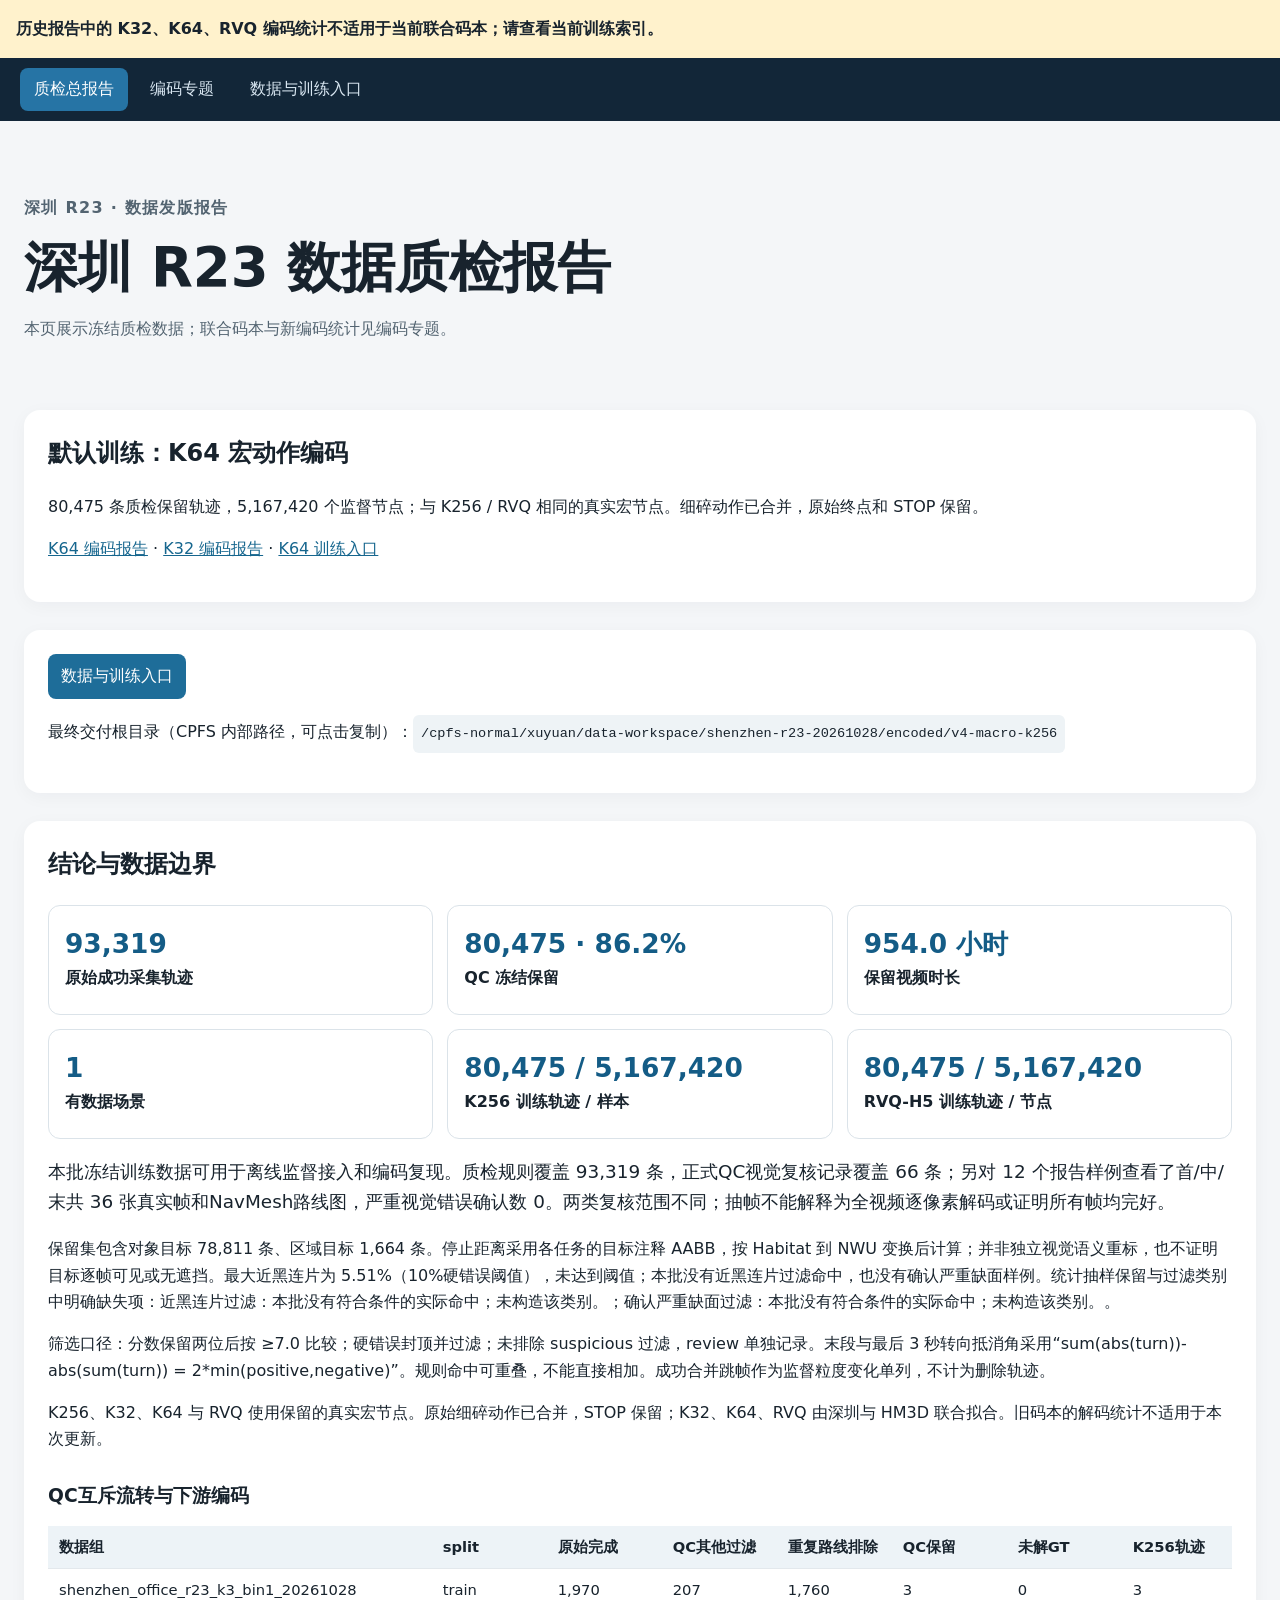
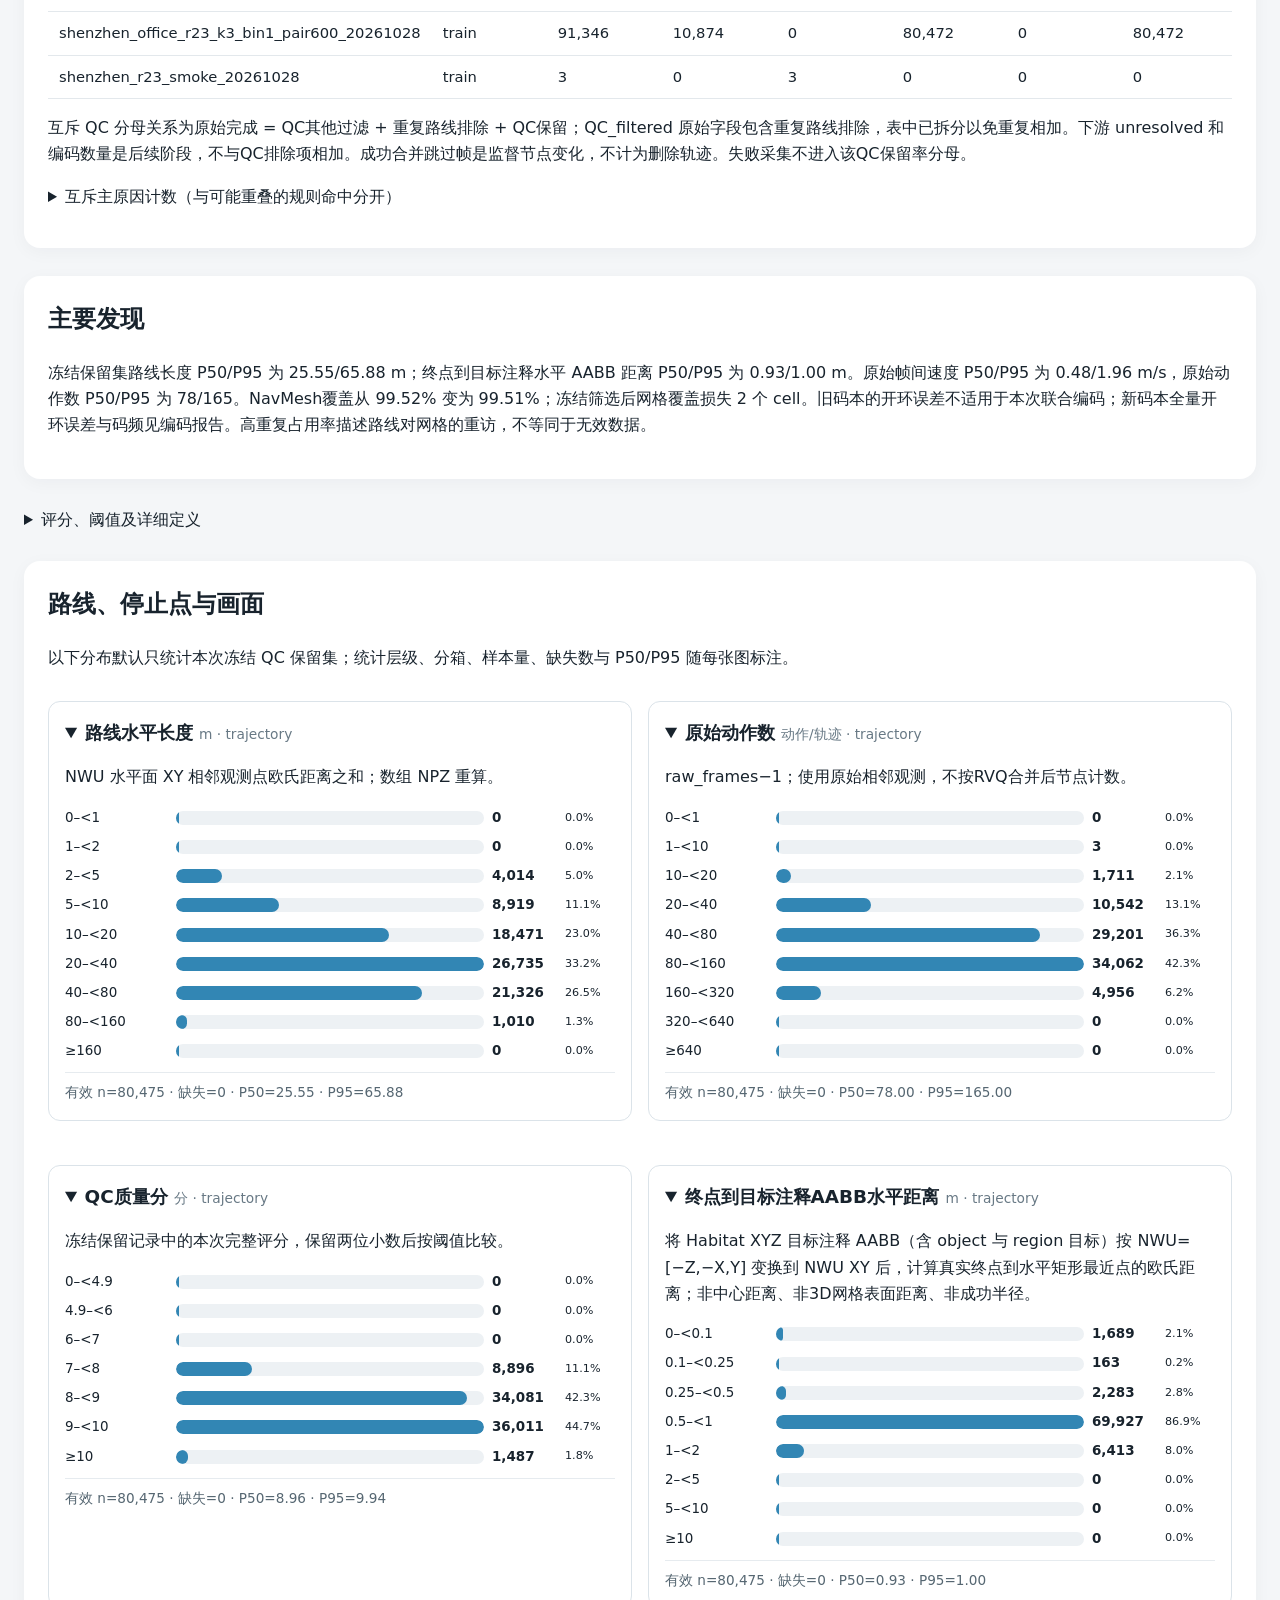
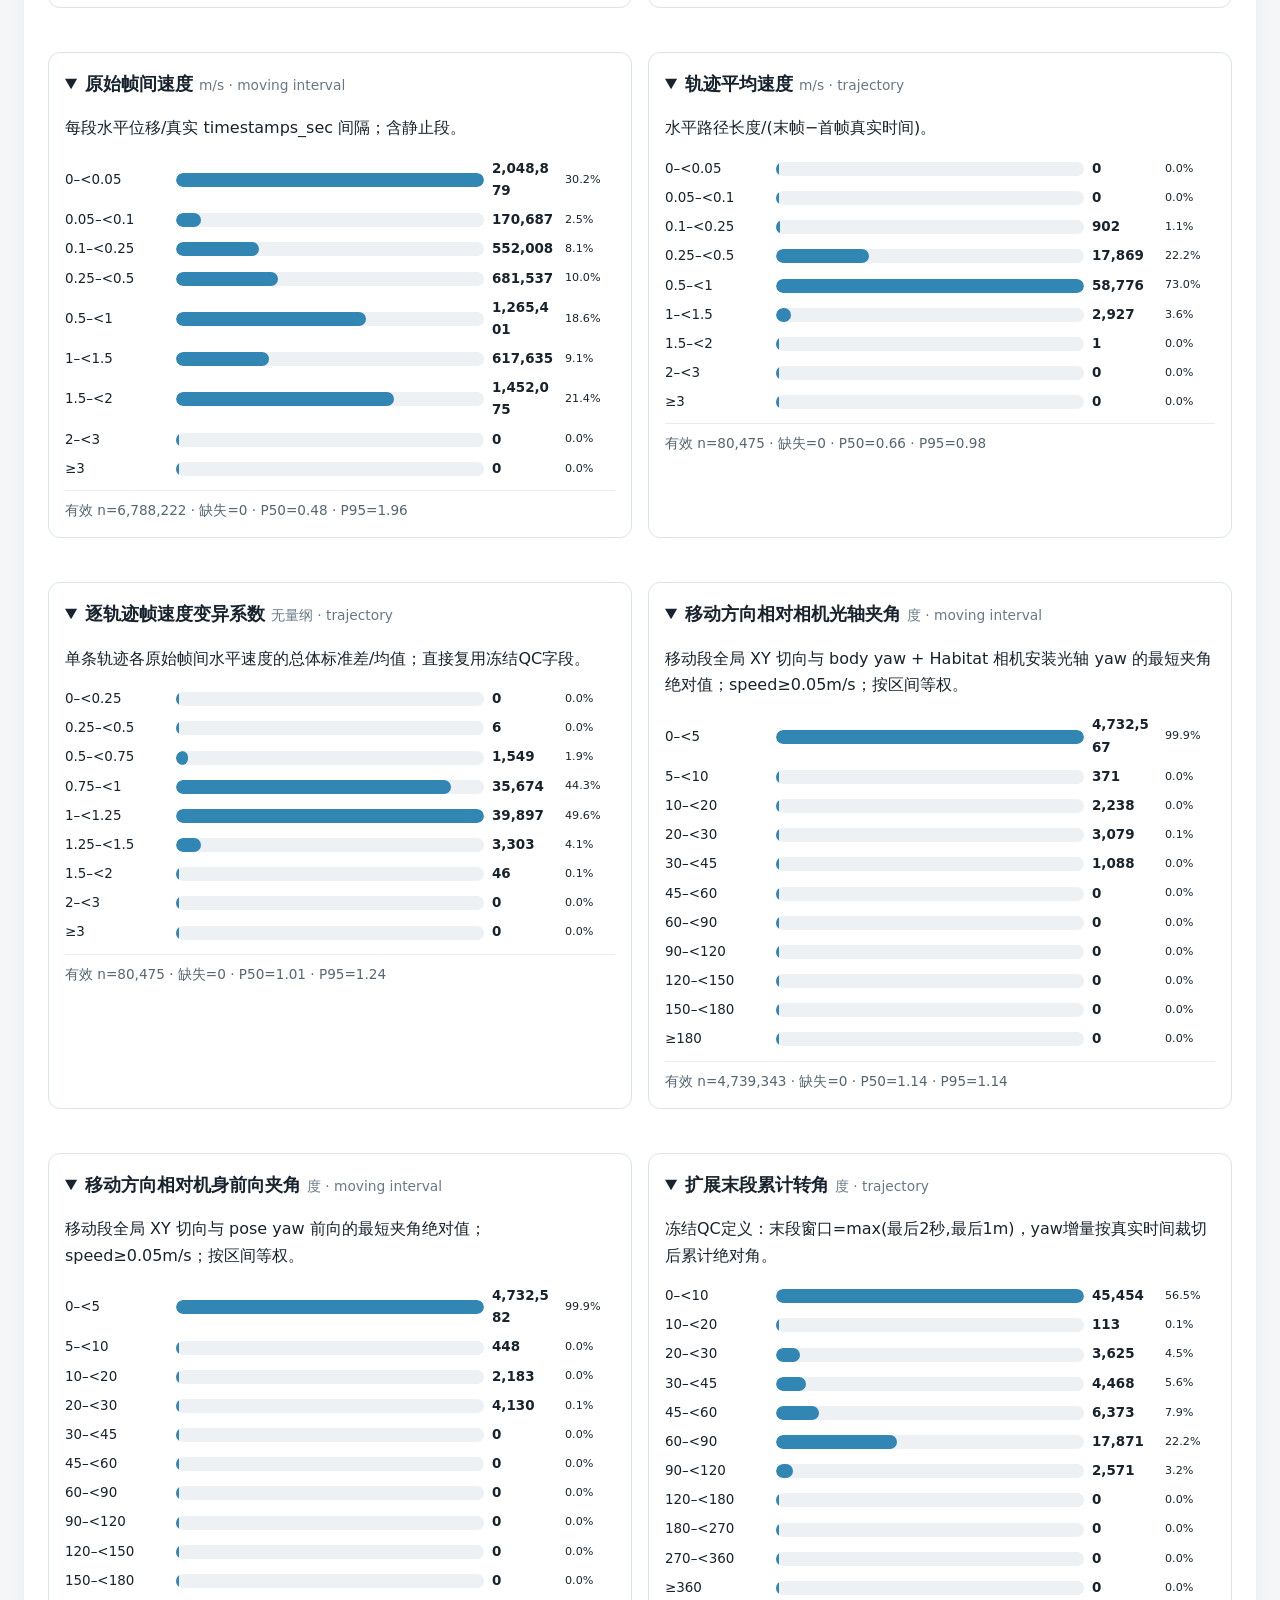
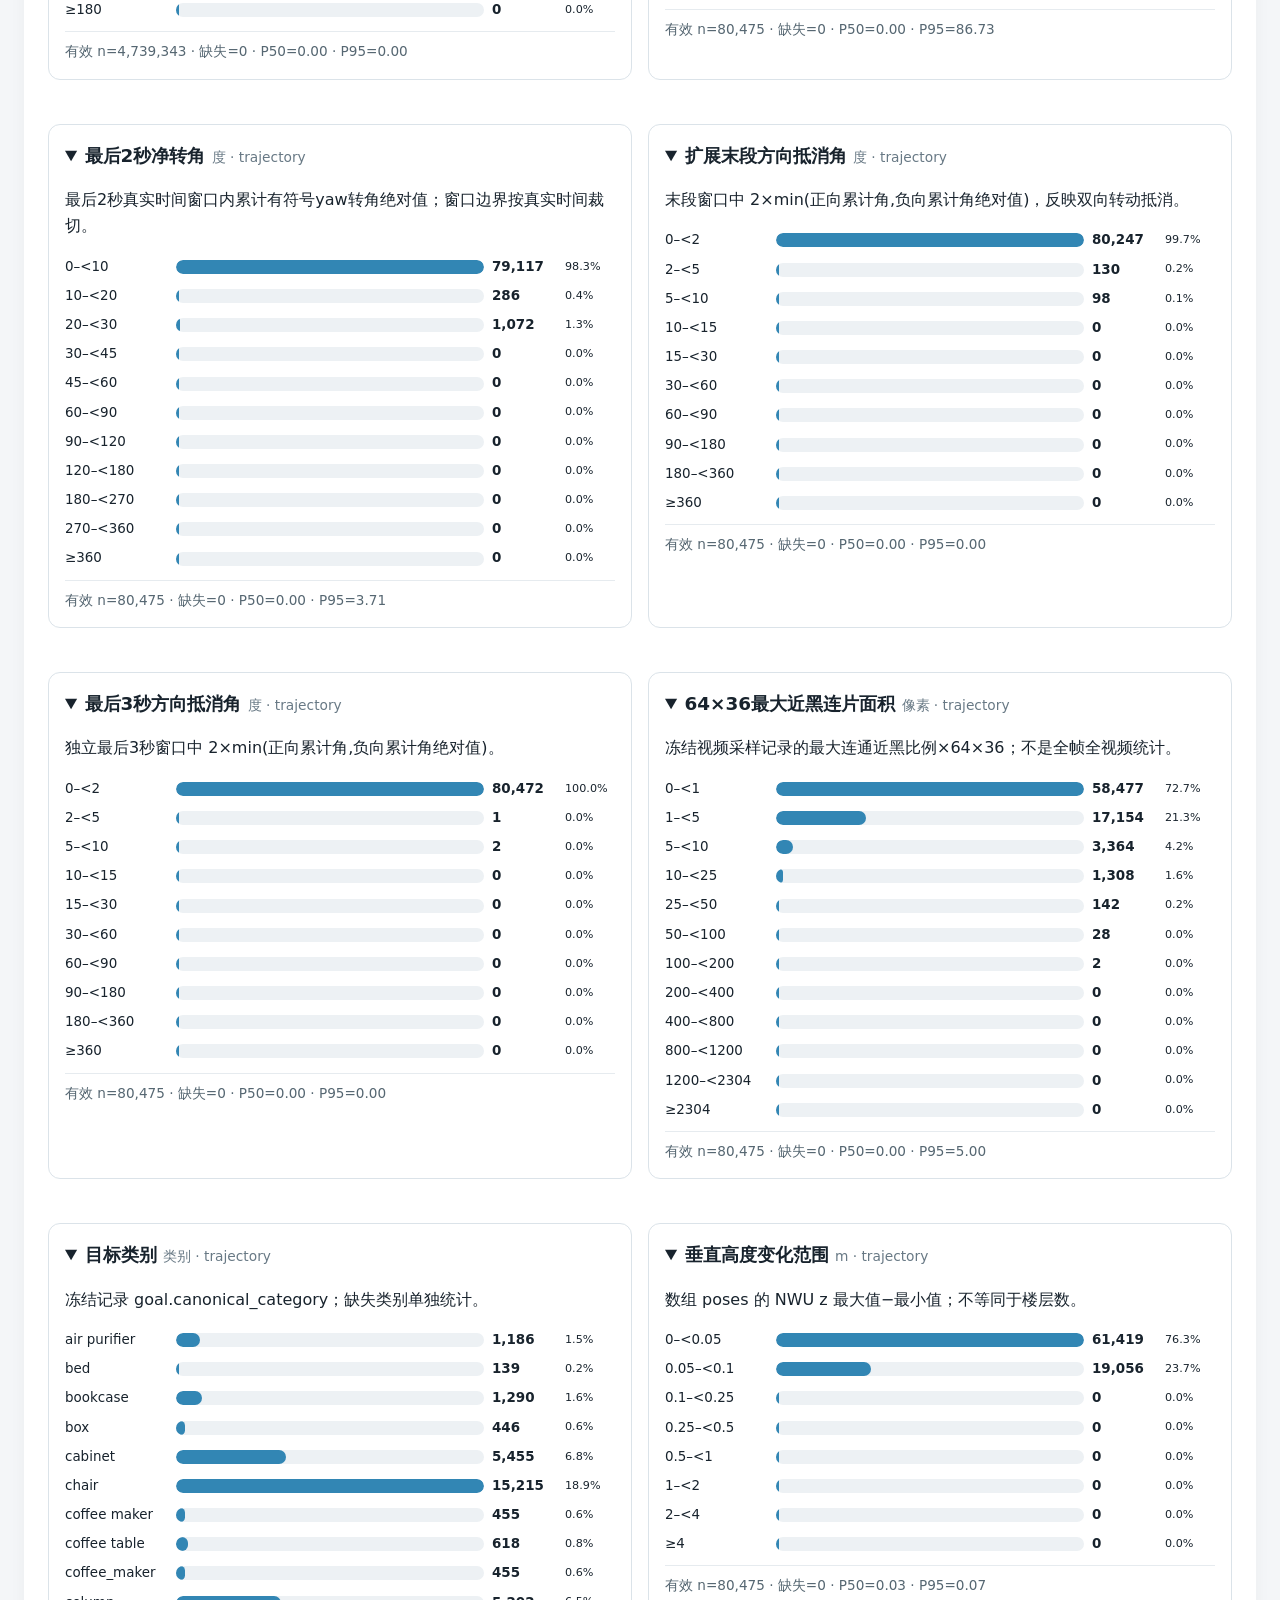
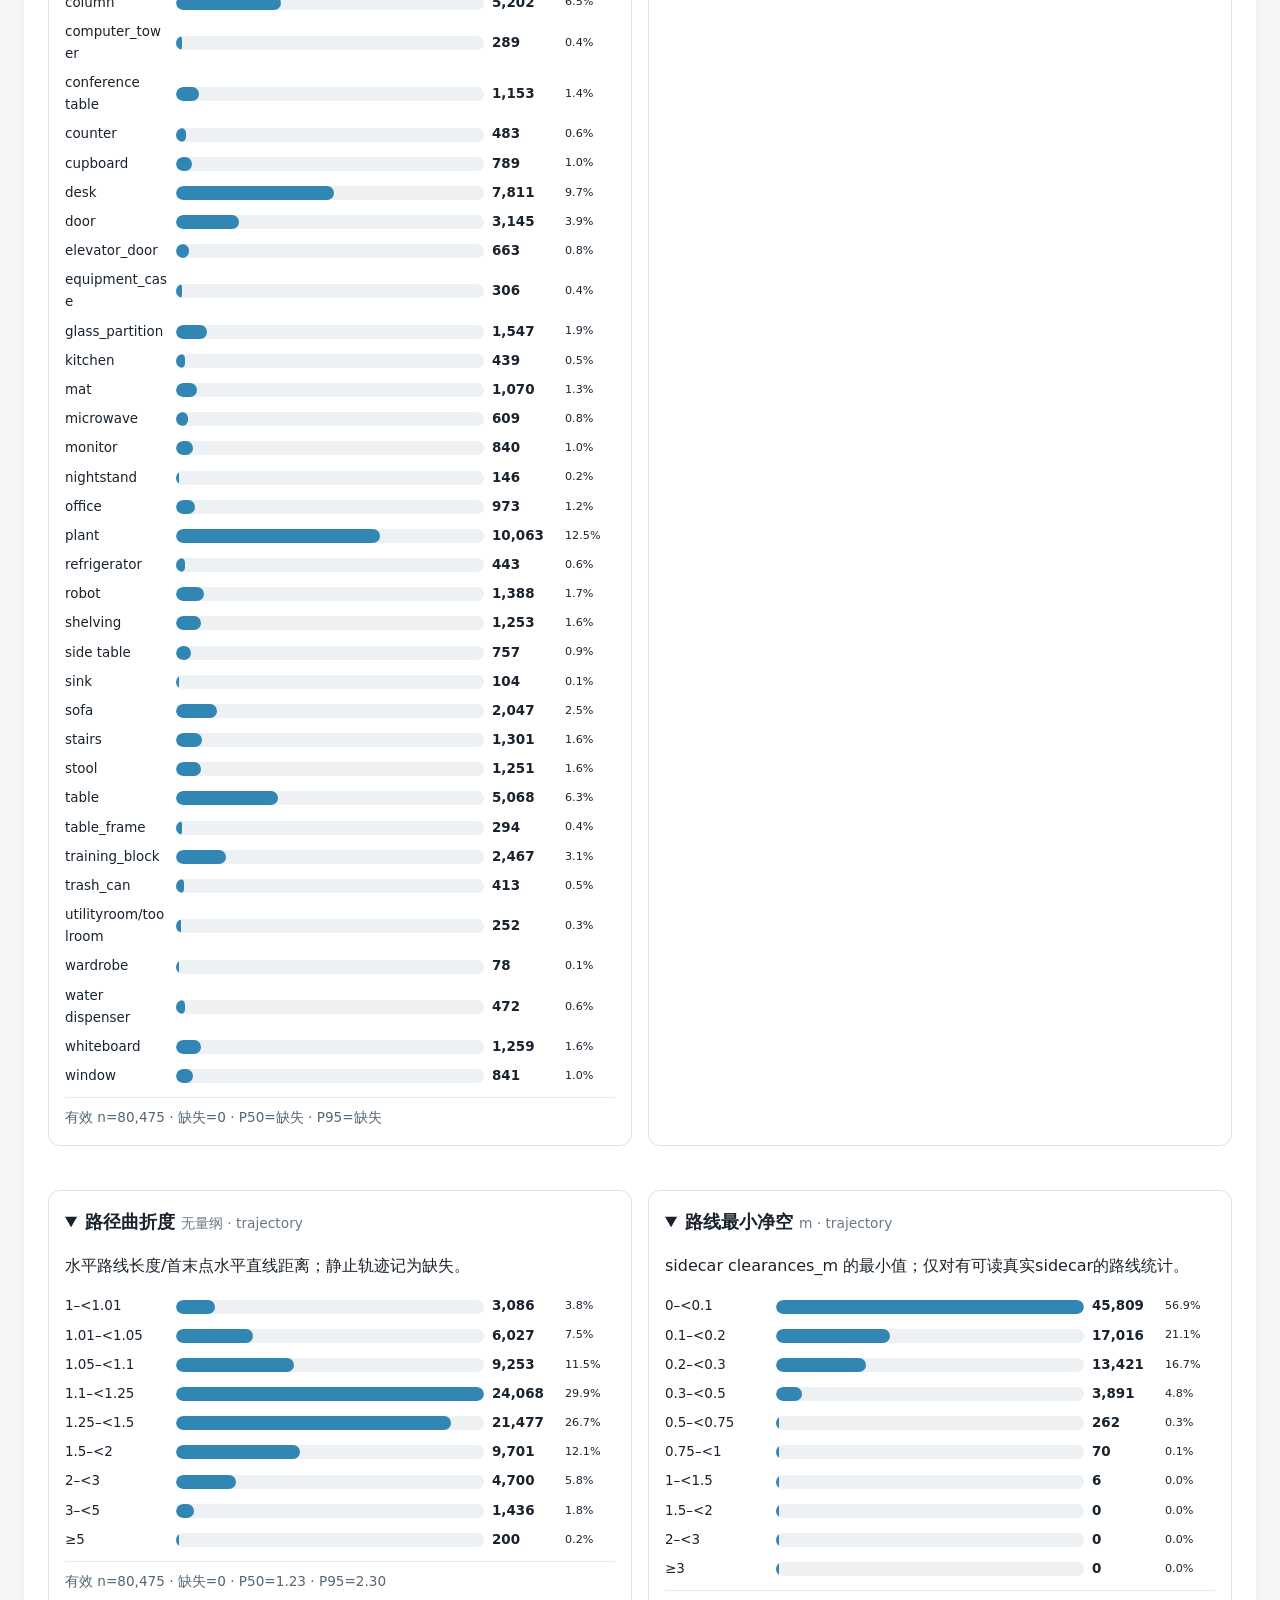
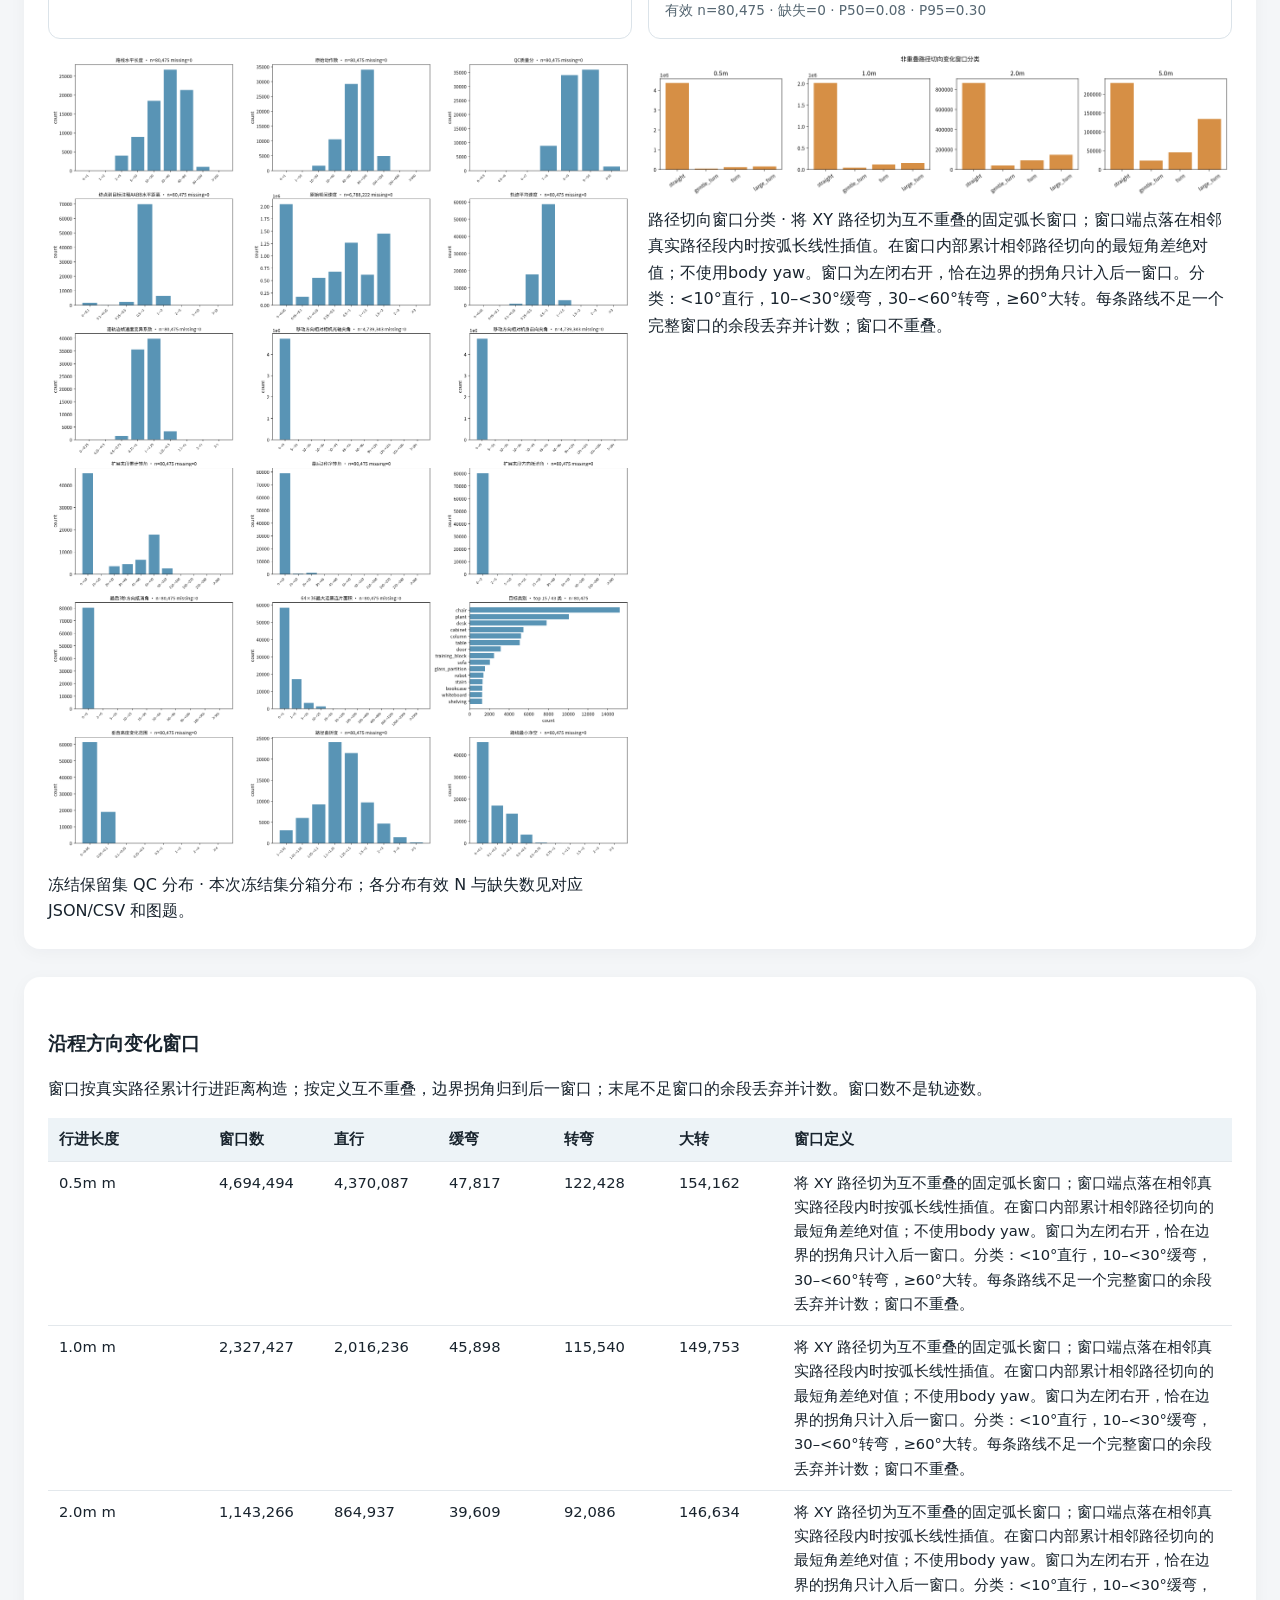
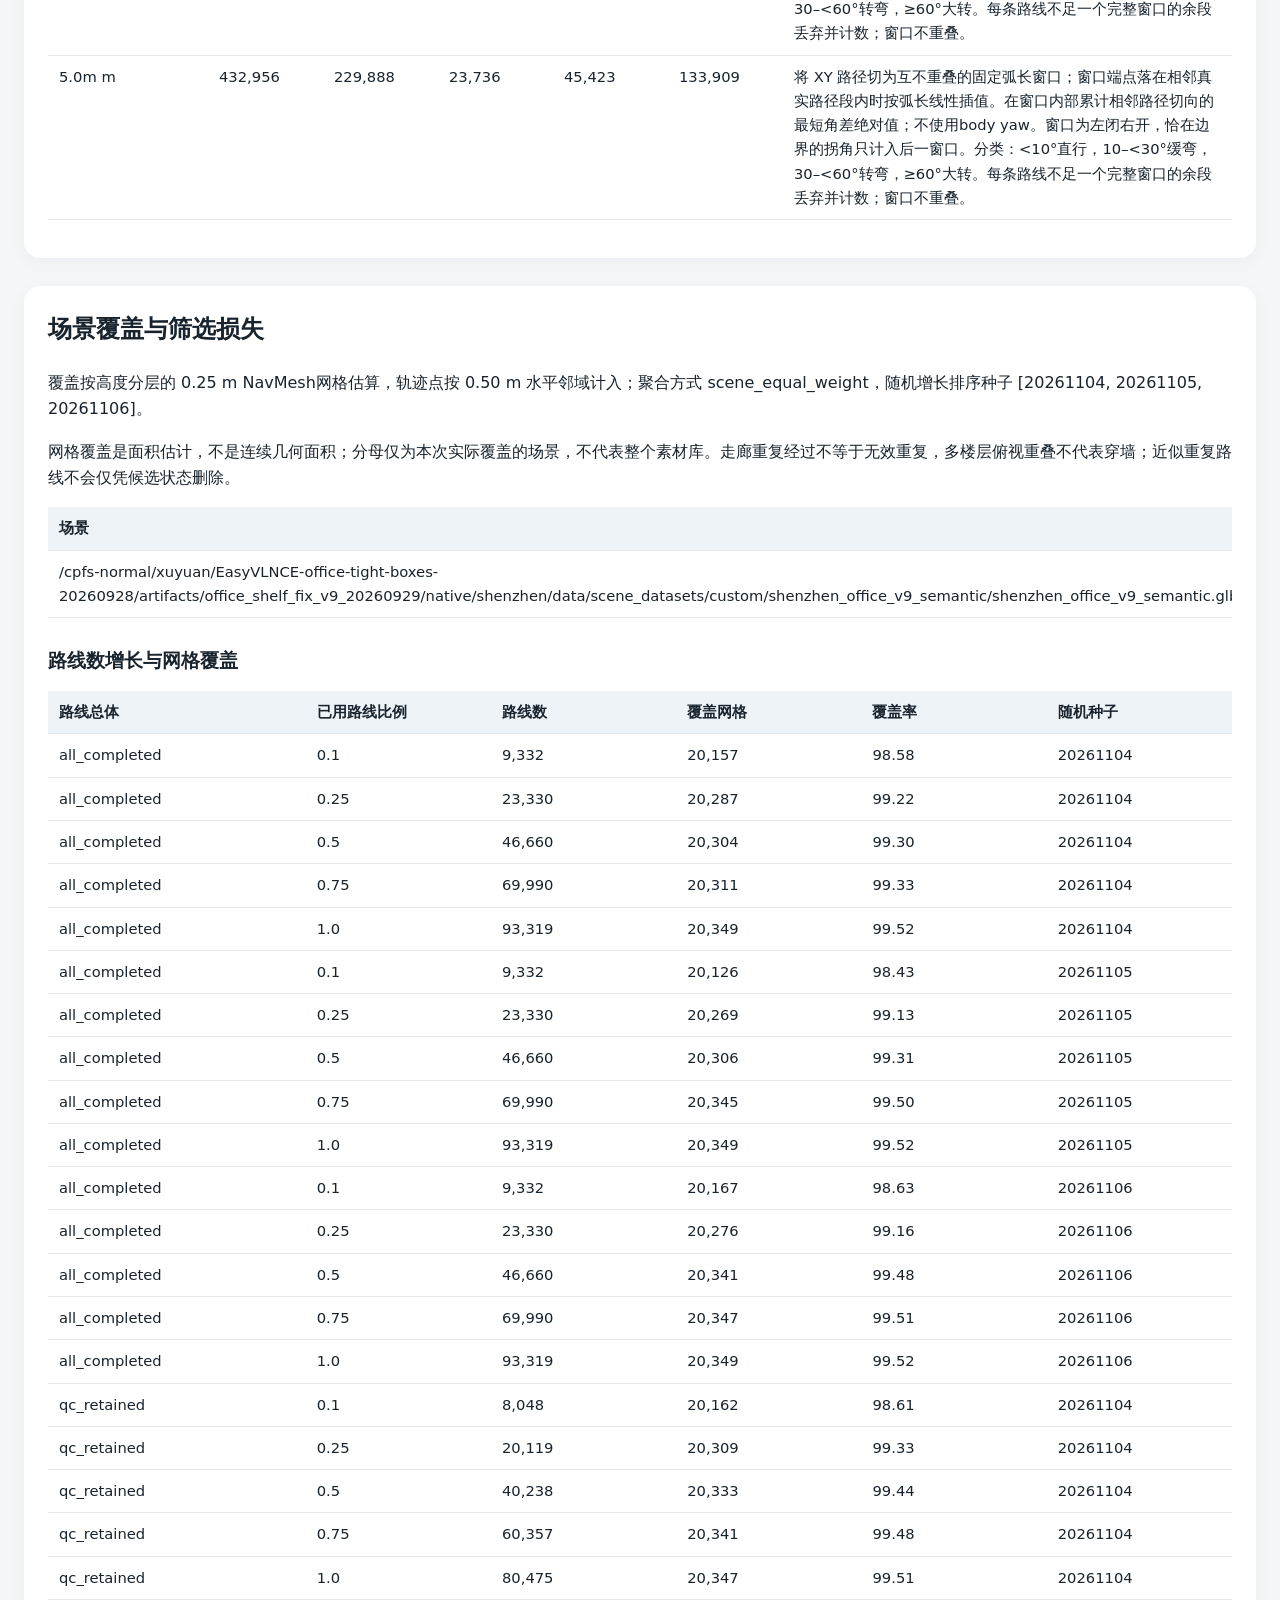
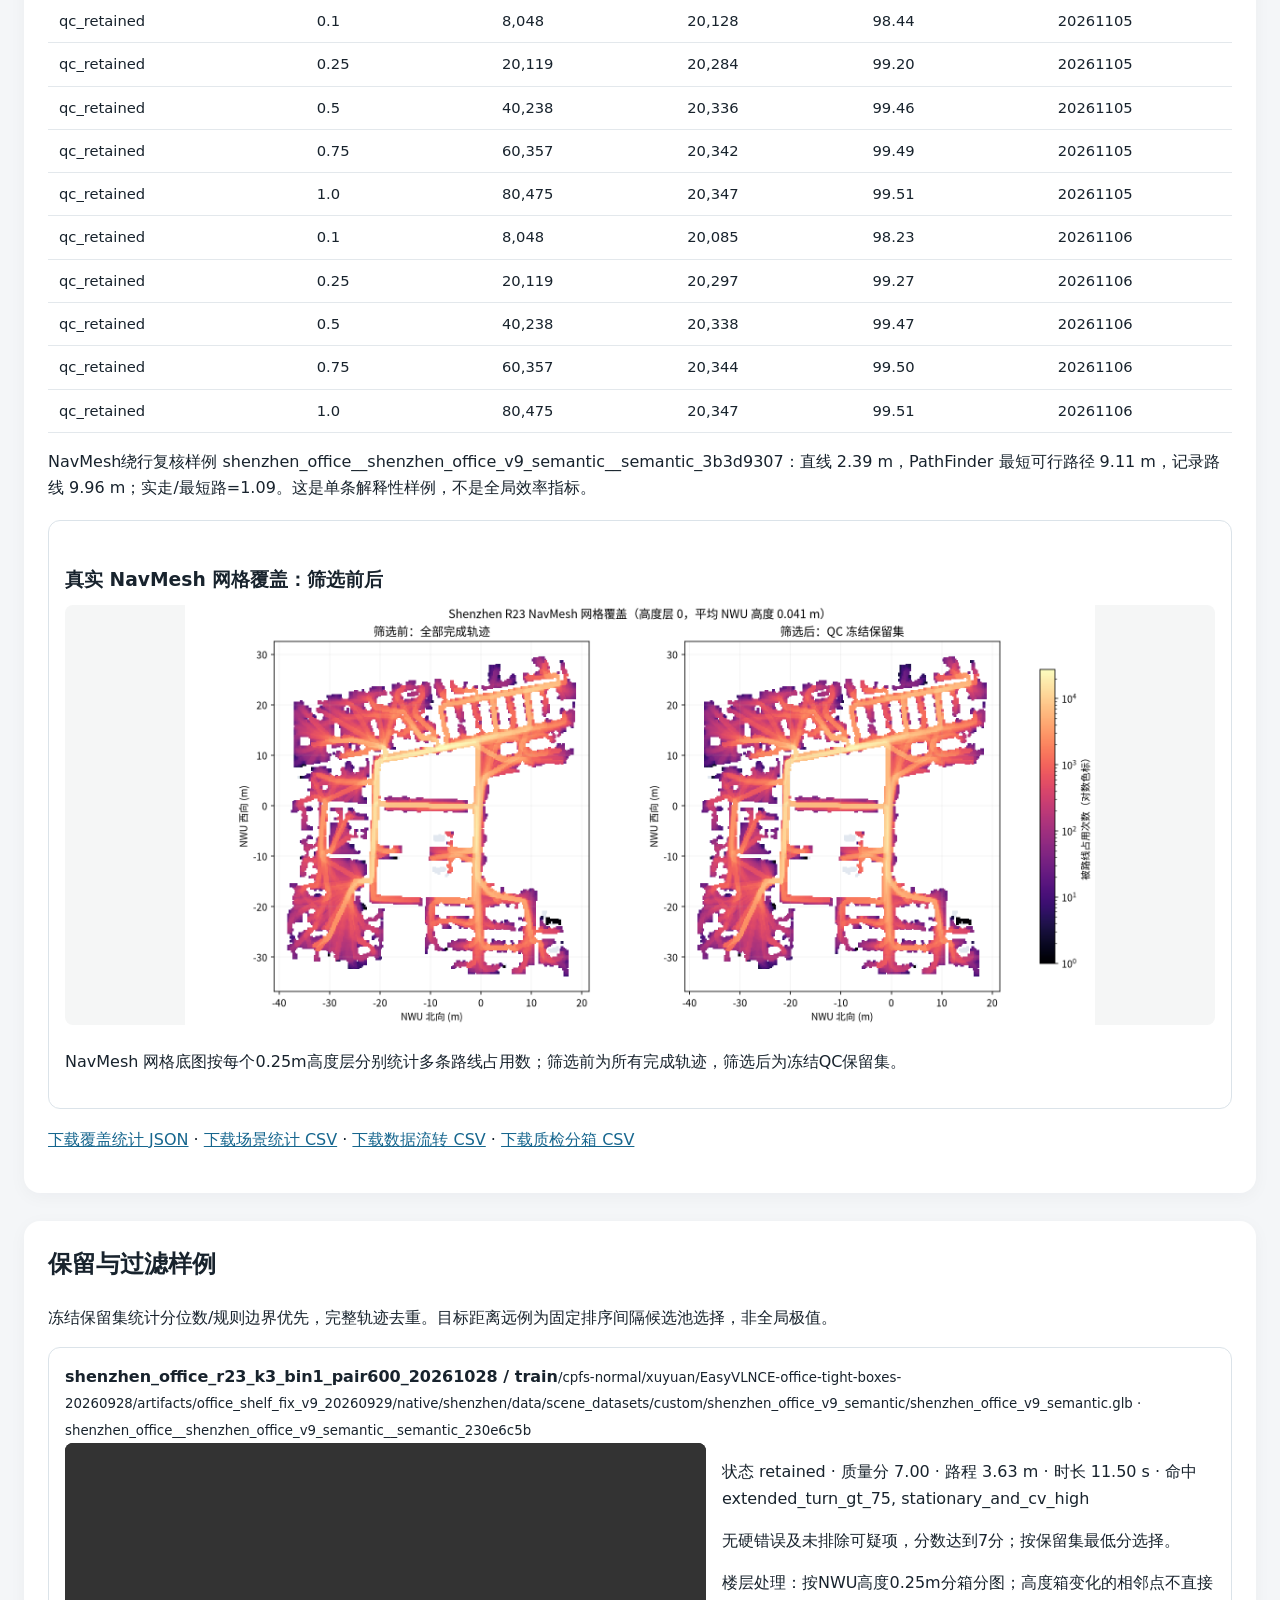
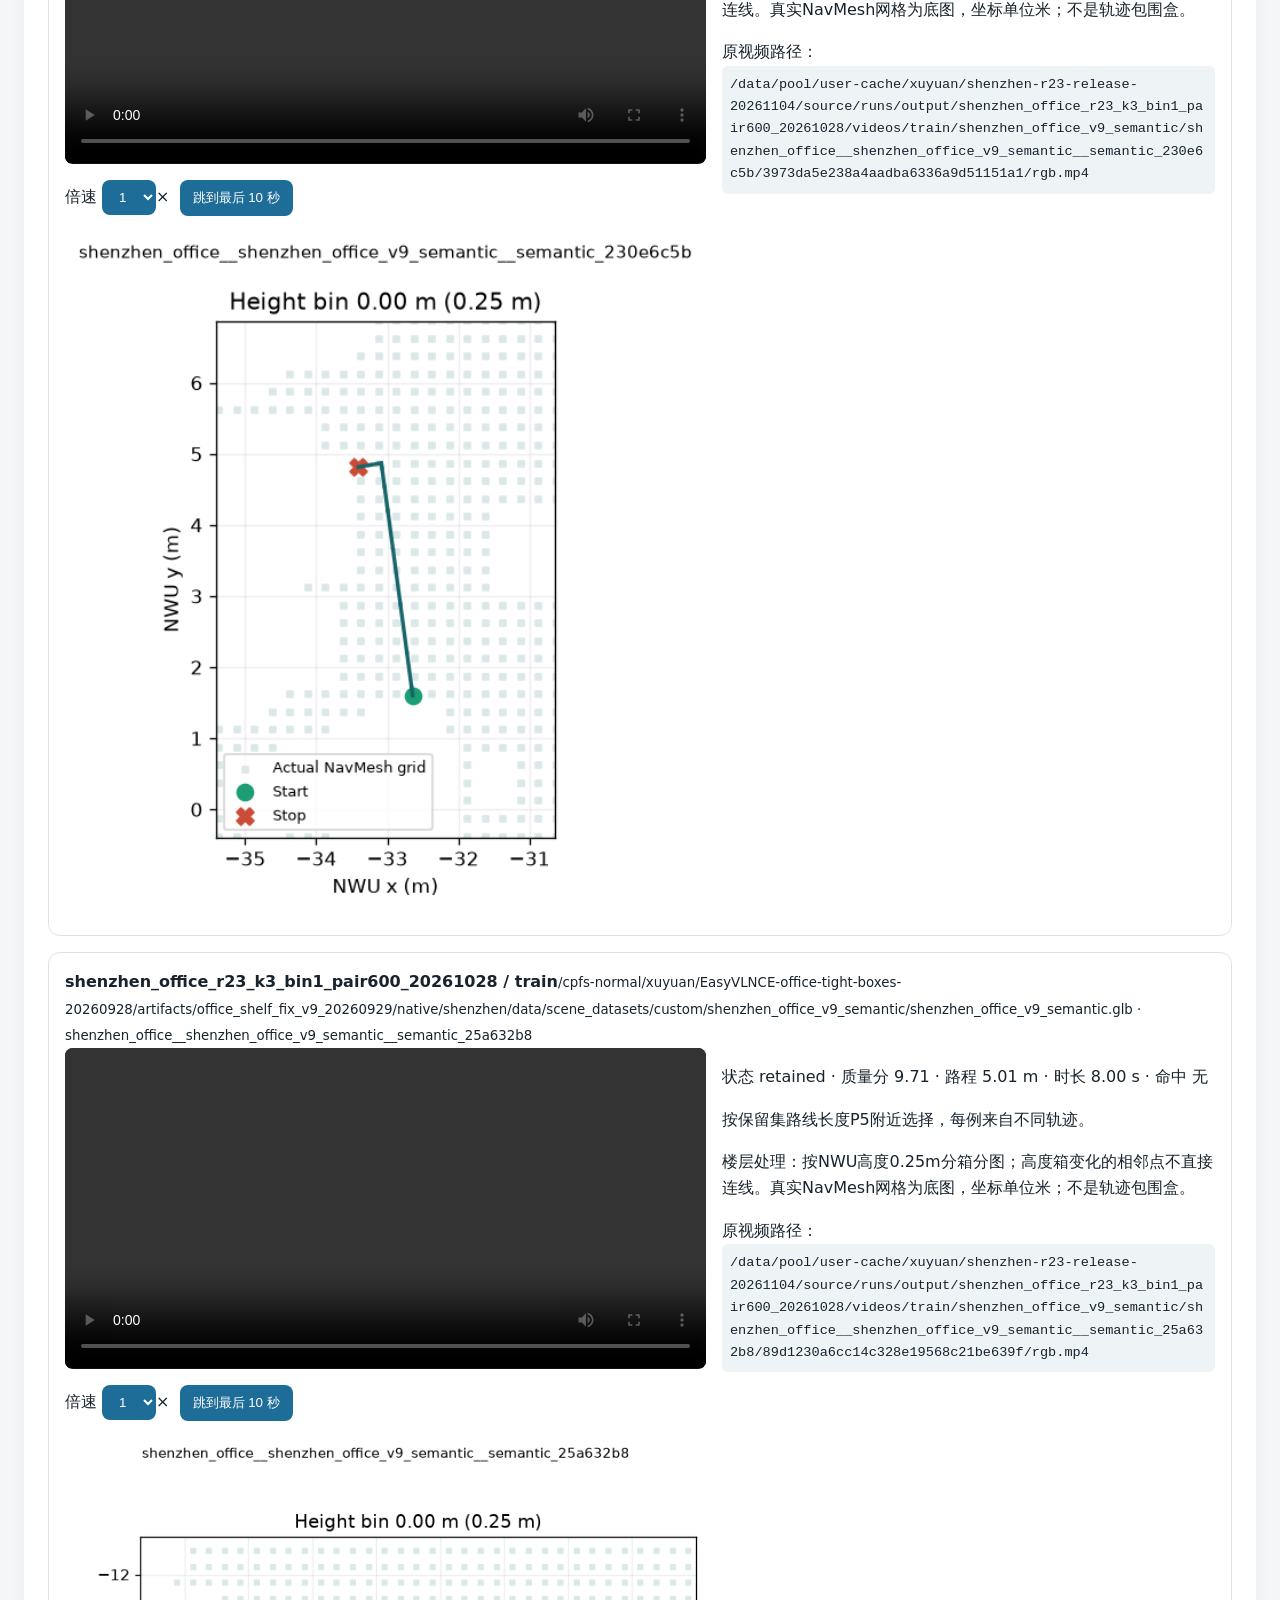
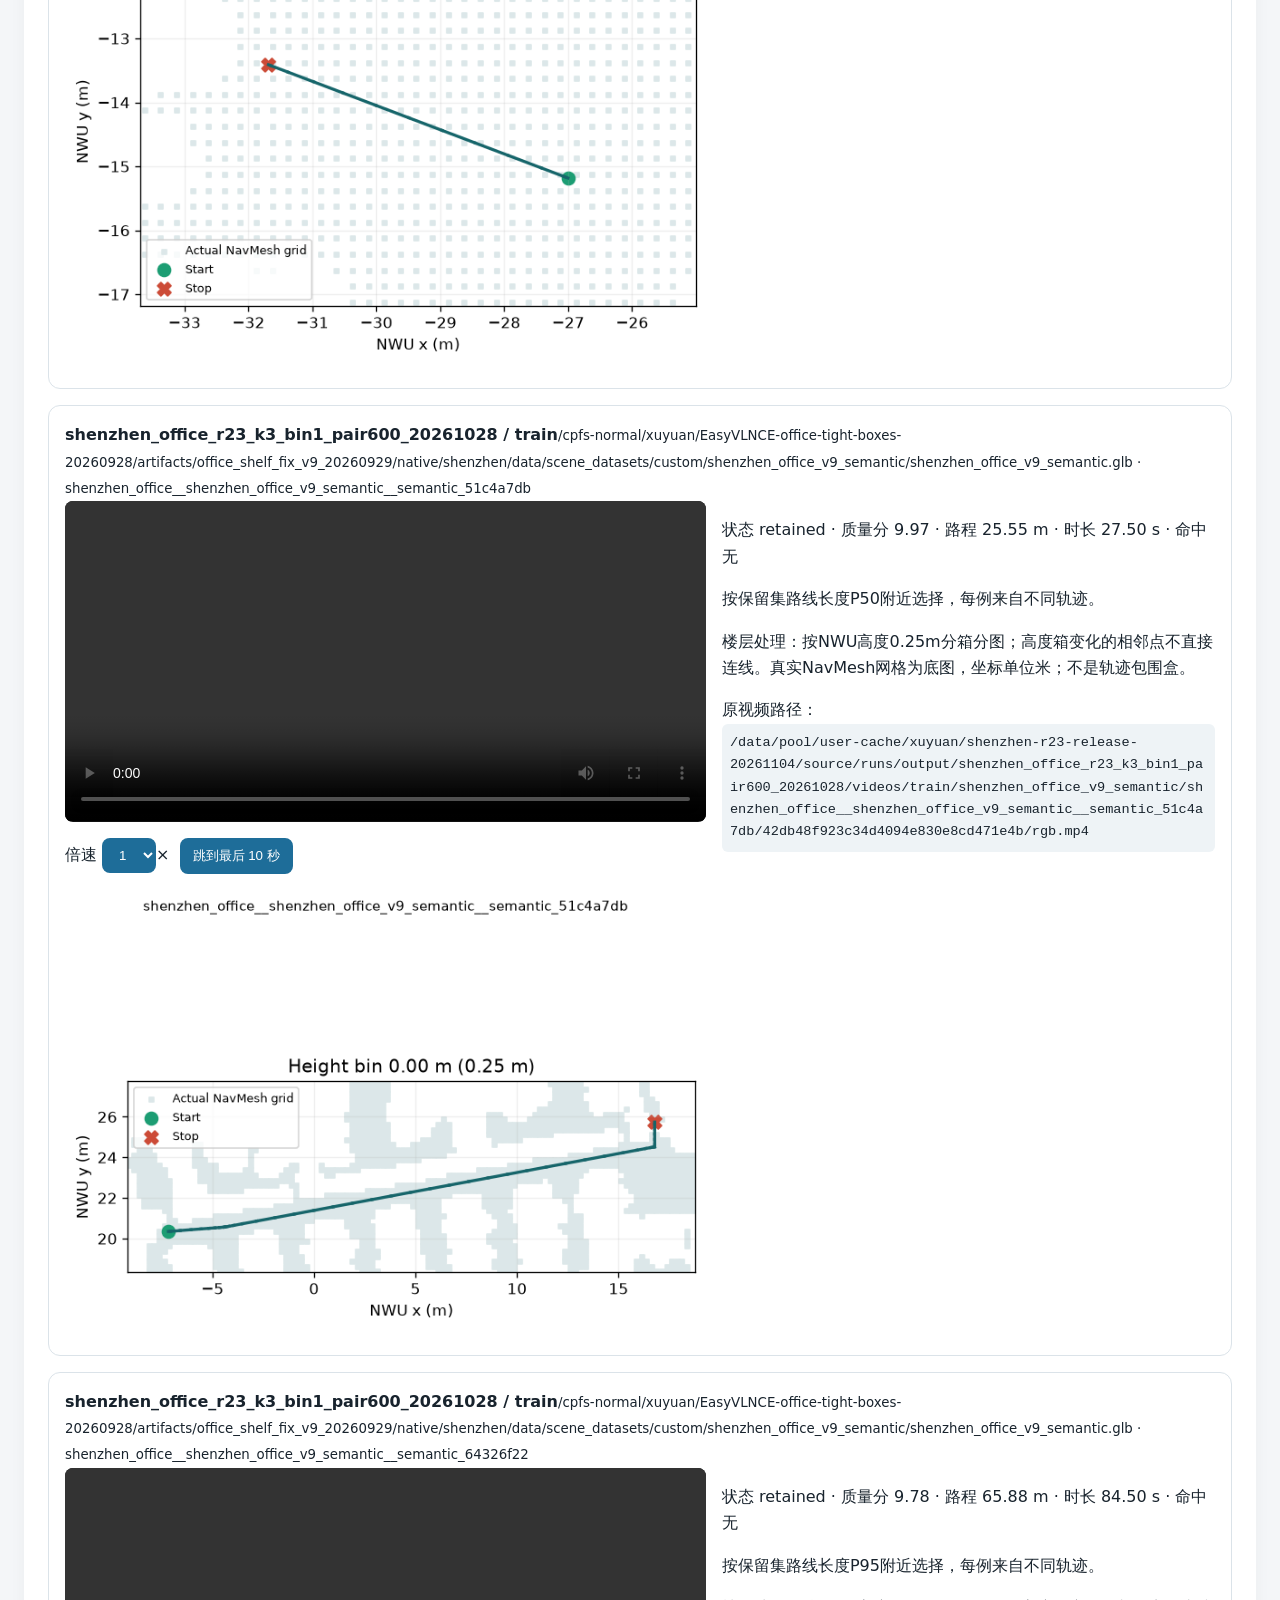
==== commit c3f6e078: "Add full open-loop metrics and codebook visualizations" ====
--- a/index.html
+++ b/index.html
@@ -1,6 +1,6 @@
 <!DOCTYPE html>
 
-<html lang="zh-CN"><head><meta charset="utf-8"/><meta content="width=device-width,initial-scale=1" name="viewport"/><title>深圳 R23 数据质检报告 · 深圳 R23</title><link href="assets/style.css" rel="stylesheet"/><script defer="" src="assets/script.js"></script></head><body><div style="padding:16px;background:#fff2cc;font-weight:bold">历史报告中的 K32、K64、RVQ 编码统计不适用于当前联合码本；请查看当前训练索引。</div><nav><a class="active" href="index.html">质检总报告</a><a class="" href="tokenizer.html">编码专题</a><a class="" href="training.html">数据与训练入口</a></nav><main><header class="hero"><p class="eyebrow">深圳 R23 · 数据发版报告</p><h1>深圳 R23 数据质检报告</h1><p>本页展示冻结质检数据；联合码本与新编码统计见编码专题。</p></header><section class="panel"><h2>默认训练：K64 宏动作编码</h2><p>80,475 条质检保留轨迹，5,167,420 个监督节点；与 K256 / RVQ 相同的真实宏节点。细碎动作已合并，原始终点和 STOP 保留。</p><p><a href="tokenizer.html#k64">K64 编码报告</a> · <a href="tokenizer.html#k32">K32 编码报告</a> · <a href="training.html#k64-training">K64 训练入口</a></p></section><section class="entry-path"><a class="button" href="training.html">数据与训练入口</a><p>最终交付根目录（CPFS 内部路径，可点击复制）：<code class="copy-path" title="点击复制">/cpfs-normal/xuyuan/data-workspace/shenzhen-r23-20261028/encoded/v4-macro-k256</code></p></section><section><h2>结论与数据边界</h2><div class="cards"><article class="card stat"><div class="stat-value">93,319</div><div class="stat-label">原始成功采集轨迹</div><small></small></article><article class="card stat"><div class="stat-value">80,475 · 86.2%</div><div class="stat-label">QC 冻结保留</div><small></small></article><article class="card stat"><div class="stat-value">954.0 小时</div><div class="stat-label">保留视频时长</div><small></small></article><article class="card stat"><div class="stat-value">1</div><div class="stat-label">有数据场景</div><small></small></article><article class="card stat"><div class="stat-value">80,475 / 5,167,420</div><div class="stat-label">K256 训练轨迹 / 样本</div><small></small></article><article class="card stat"><div class="stat-value">80,475 / 5,167,420</div><div class="stat-label">RVQ-H5 训练轨迹 / 节点</div><small></small></article></div><p class="lead">本批冻结训练数据可用于离线监督接入和编码复现。质检规则覆盖 93,319 条，正式QC视觉复核记录覆盖 66 条；另对 12 个报告样例查看了首/中/末共 36 张真实帧和NavMesh路线图，严重视觉错误确认数 0。两类复核范围不同；抽帧不能解释为全视频逐像素解码或证明所有帧均完好。</p><p>保留集包含对象目标 78,811 条、区域目标 1,664 条。停止距离采用各任务的目标注释 AABB，按 Habitat 到 NWU 变换后计算；并非独立视觉语义重标，也不证明目标逐帧可见或无遮挡。最大近黑连片为 5.51%（10%硬错误阈值），未达到阈值；本批没有近黑连片过滤命中，也没有确认严重缺面样例。统计抽样保留与过滤类别中明确缺失项：近黑连片过滤：本批没有符合条件的实际命中；未构造该类别。；确认严重缺面过滤：本批没有符合条件的实际命中；未构造该类别。。</p><p>筛选口径：分数保留两位后按 ≥7.0 比较；硬错误封顶并过滤；未排除 suspicious 过滤，review 单独记录。末段与最后 3 秒转向抵消角采用“sum(abs(turn))-abs(sum(turn)) = 2*min(positive,negative)”。规则命中可重叠，不能直接相加。成功合并跳帧作为监督粒度变化单列，不计为删除轨迹。</p><p>K256、K32、K64 与 RVQ 使用保留的真实宏节点。原始细碎动作已合并，STOP 保留；K32、K64、RVQ 由深圳与 HM3D 联合拟合。旧码本的解码统计不适用于本次更新。</p><h3>QC互斥流转与下游编码</h3><div class="table-scroll"><table class=""><thead><tr><th>数据组</th><th>split</th><th>原始完成</th><th>QC其他过滤</th><th>重复路线排除</th><th>QC保留</th><th>未解GT</th><th>K256轨迹</th><th>K256样本</th><th>未解RVQ</th><th>RVQ轨迹</th><th>RVQ节点</th><th>成功跳过帧*</th></tr></thead><tbody><tr><td>shenzhen_office_r23_k3_bin1_20261028</td><td>train</td><td>1,970</td><td>207</td><td>1,760</td><td>3</td><td>0</td><td>3</td><td>122</td><td>0</td><td>3</td><td>122</td><td>40</td></tr><tr><td>shenzhen_office_r23_k3_bin1_pair600_20261028</td><td>train</td><td>91,346</td><td>10,874</td><td>0</td><td>80,472</td><td>0</td><td>80,472</td><td>5,167,298</td><td>0</td><td>80,472</td><td>5,167,298</td><td>1,701,237</td></tr><tr><td>shenzhen_r23_smoke_20261028</td><td>train</td><td>3</td><td>0</td><td>3</td><td>0</td><td>0</td><td>0</td><td>0</td><td>0</td><td>0</td><td>0</td><td>0</td></tr></tbody></table></div><p>互斥 QC 分母关系为原始完成 = QC其他过滤 + 重复路线排除 + QC保留；QC_filtered 原始字段包含重复路线排除，表中已拆分以免重复相加。下游 unresolved 和编码数量是后续阶段，不与QC排除项相加。成功合并跳过帧是监督节点变化，不计为删除轨迹。失败采集不进入该QC保留率分母。</p><details><summary>互斥主原因计数（与可能重叠的规则命中分开）</summary><div class="table-scroll"><table class=""><thead><tr><th>主原因</th><th>轨迹数</th><th>说明</th></tr></thead><tbody><tr><td>duplicate_train_identity_or_full_trajectory</td><td>1,763</td><td>互斥总账以数据流转表为准</td></tr><tr><td>extended_turn_gt_95</td><td>7,964</td><td>互斥总账以数据流转表为准</td></tr><tr><td>extended_reversal_gt_10</td><td>1,235</td><td>互斥总账以数据流转表为准</td></tr><tr><td>suspicious/contrast_lt_7</td><td>1,817</td><td>互斥总账以数据流转表为准</td></tr><tr><td>quality_score&lt;7.0</td><td>65</td><td>互斥总账以数据流转表为准</td></tr><tr><td>retained</td><td>80,475</td><td>互斥总账以数据流转表为准</td></tr></tbody></table></div></details></section><section><h2>主要发现</h2><p>冻结保留集路线长度 P50/P95 为 25.55/65.88 m；终点到目标注释水平 AABB 距离 P50/P95 为 0.93/1.00 m。原始帧间速度 P50/P95 为 0.48/1.96 m/s，原始动作数 P50/P95 为 78/165。NavMesh覆盖从 99.52% 变为 99.51%；冻结筛选后网格覆盖损失 2 个 cell。旧码本的开环误差不适用于本次联合编码；新码本抽样误差见编码报告。高重复占用率描述路线对网格的重访，不等同于无效数据。</p></section><details><summary>评分、阈值及详细定义</summary><pre>{
+<html lang="zh-CN"><head><meta charset="utf-8"/><meta content="width=device-width,initial-scale=1" name="viewport"/><title>深圳 R23 数据质检报告 · 深圳 R23</title><link href="assets/style.css" rel="stylesheet"/><script defer="" src="assets/script.js"></script></head><body><div style="padding:16px;background:#fff2cc;font-weight:bold">历史报告中的 K32、K64、RVQ 编码统计不适用于当前联合码本；请查看当前训练索引。</div><nav><a class="active" href="index.html">质检总报告</a><a class="" href="tokenizer.html">编码专题</a><a class="" href="training.html">数据与训练入口</a></nav><main><header class="hero"><p class="eyebrow">深圳 R23 · 数据发版报告</p><h1>深圳 R23 数据质检报告</h1><p>本页展示冻结质检数据；联合码本与新编码统计见编码专题。</p></header><section class="panel"><h2>默认训练：K64 宏动作编码</h2><p>80,475 条质检保留轨迹，5,167,420 个监督节点；与 K256 / RVQ 相同的真实宏节点。细碎动作已合并，原始终点和 STOP 保留。</p><p><a href="tokenizer.html#k64">K64 编码报告</a> · <a href="tokenizer.html#k32">K32 编码报告</a> · <a href="training.html#k64-training">K64 训练入口</a></p></section><section class="entry-path"><a class="button" href="training.html">数据与训练入口</a><p>最终交付根目录（CPFS 内部路径，可点击复制）：<code class="copy-path" title="点击复制">/cpfs-normal/xuyuan/data-workspace/shenzhen-r23-20261028/encoded/v4-macro-k256</code></p></section><section><h2>结论与数据边界</h2><div class="cards"><article class="card stat"><div class="stat-value">93,319</div><div class="stat-label">原始成功采集轨迹</div><small></small></article><article class="card stat"><div class="stat-value">80,475 · 86.2%</div><div class="stat-label">QC 冻结保留</div><small></small></article><article class="card stat"><div class="stat-value">954.0 小时</div><div class="stat-label">保留视频时长</div><small></small></article><article class="card stat"><div class="stat-value">1</div><div class="stat-label">有数据场景</div><small></small></article><article class="card stat"><div class="stat-value">80,475 / 5,167,420</div><div class="stat-label">K256 训练轨迹 / 样本</div><small></small></article><article class="card stat"><div class="stat-value">80,475 / 5,167,420</div><div class="stat-label">RVQ-H5 训练轨迹 / 节点</div><small></small></article></div><p class="lead">本批冻结训练数据可用于离线监督接入和编码复现。质检规则覆盖 93,319 条，正式QC视觉复核记录覆盖 66 条；另对 12 个报告样例查看了首/中/末共 36 张真实帧和NavMesh路线图，严重视觉错误确认数 0。两类复核范围不同；抽帧不能解释为全视频逐像素解码或证明所有帧均完好。</p><p>保留集包含对象目标 78,811 条、区域目标 1,664 条。停止距离采用各任务的目标注释 AABB，按 Habitat 到 NWU 变换后计算；并非独立视觉语义重标，也不证明目标逐帧可见或无遮挡。最大近黑连片为 5.51%（10%硬错误阈值），未达到阈值；本批没有近黑连片过滤命中，也没有确认严重缺面样例。统计抽样保留与过滤类别中明确缺失项：近黑连片过滤：本批没有符合条件的实际命中；未构造该类别。；确认严重缺面过滤：本批没有符合条件的实际命中；未构造该类别。。</p><p>筛选口径：分数保留两位后按 ≥7.0 比较；硬错误封顶并过滤；未排除 suspicious 过滤，review 单独记录。末段与最后 3 秒转向抵消角采用“sum(abs(turn))-abs(sum(turn)) = 2*min(positive,negative)”。规则命中可重叠，不能直接相加。成功合并跳帧作为监督粒度变化单列，不计为删除轨迹。</p><p>K256、K32、K64 与 RVQ 使用保留的真实宏节点。原始细碎动作已合并，STOP 保留；K32、K64、RVQ 由深圳与 HM3D 联合拟合。旧码本的解码统计不适用于本次更新。</p><h3>QC互斥流转与下游编码</h3><div class="table-scroll"><table class=""><thead><tr><th>数据组</th><th>split</th><th>原始完成</th><th>QC其他过滤</th><th>重复路线排除</th><th>QC保留</th><th>未解GT</th><th>K256轨迹</th><th>K256样本</th><th>未解RVQ</th><th>RVQ轨迹</th><th>RVQ节点</th><th>成功跳过帧*</th></tr></thead><tbody><tr><td>shenzhen_office_r23_k3_bin1_20261028</td><td>train</td><td>1,970</td><td>207</td><td>1,760</td><td>3</td><td>0</td><td>3</td><td>122</td><td>0</td><td>3</td><td>122</td><td>40</td></tr><tr><td>shenzhen_office_r23_k3_bin1_pair600_20261028</td><td>train</td><td>91,346</td><td>10,874</td><td>0</td><td>80,472</td><td>0</td><td>80,472</td><td>5,167,298</td><td>0</td><td>80,472</td><td>5,167,298</td><td>1,701,237</td></tr><tr><td>shenzhen_r23_smoke_20261028</td><td>train</td><td>3</td><td>0</td><td>3</td><td>0</td><td>0</td><td>0</td><td>0</td><td>0</td><td>0</td><td>0</td><td>0</td></tr></tbody></table></div><p>互斥 QC 分母关系为原始完成 = QC其他过滤 + 重复路线排除 + QC保留；QC_filtered 原始字段包含重复路线排除，表中已拆分以免重复相加。下游 unresolved 和编码数量是后续阶段，不与QC排除项相加。成功合并跳过帧是监督节点变化，不计为删除轨迹。失败采集不进入该QC保留率分母。</p><details><summary>互斥主原因计数（与可能重叠的规则命中分开）</summary><div class="table-scroll"><table class=""><thead><tr><th>主原因</th><th>轨迹数</th><th>说明</th></tr></thead><tbody><tr><td>duplicate_train_identity_or_full_trajectory</td><td>1,763</td><td>互斥总账以数据流转表为准</td></tr><tr><td>extended_turn_gt_95</td><td>7,964</td><td>互斥总账以数据流转表为准</td></tr><tr><td>extended_reversal_gt_10</td><td>1,235</td><td>互斥总账以数据流转表为准</td></tr><tr><td>suspicious/contrast_lt_7</td><td>1,817</td><td>互斥总账以数据流转表为准</td></tr><tr><td>quality_score&lt;7.0</td><td>65</td><td>互斥总账以数据流转表为准</td></tr><tr><td>retained</td><td>80,475</td><td>互斥总账以数据流转表为准</td></tr></tbody></table></div></details></section><section><h2>主要发现</h2><p>冻结保留集路线长度 P50/P95 为 25.55/65.88 m；终点到目标注释水平 AABB 距离 P50/P95 为 0.93/1.00 m。原始帧间速度 P50/P95 为 0.48/1.96 m/s，原始动作数 P50/P95 为 78/165。NavMesh覆盖从 99.52% 变为 99.51%；冻结筛选后网格覆盖损失 2 个 cell。旧码本的开环误差不适用于本次联合编码；新码本全量开环误差与码频见编码报告。高重复占用率描述路线对网格的重访，不等同于无效数据。</p></section><details><summary>评分、阈值及详细定义</summary><pre>{
   "missingness": {
     "path_length_m": {
       "n": 80475,
